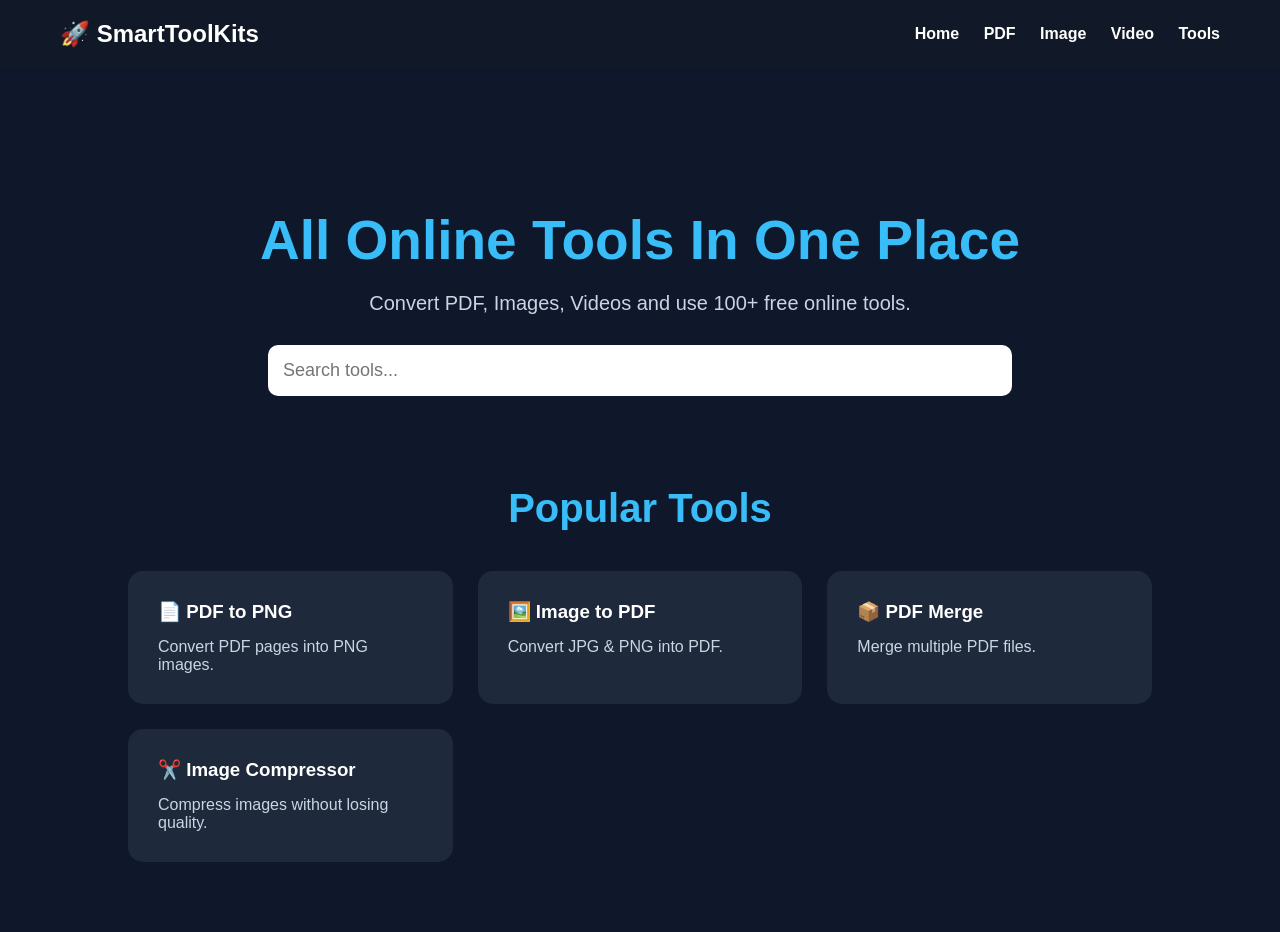
==== index.html @ 5db736d0 "Initial commit" ====
<!DOCTYPE html>
<html lang="en">
<head>
    <meta charset="UTF-8">
    <meta name="viewport" content="width=device-width, initial-scale=1.0">
    <title>SmartToolKits</title>
    <link rel="stylesheet" href="style.css">
</head>
<body>

<header>
    <h2>🚀 SmartToolKits</h2>

    <nav>
        <a href="#">Home</a>
        <a href="#">PDF</a>
        <a href="#">Image</a>
        <a href="#">Video</a>
        <a href="#">Tools</a>
    </nav>
</header>

<section class="hero">

<h1>All Online Tools In One Place</h1>

<p>
Convert PDF, Images, Videos and use 100+ free online tools.
</p>

<input type="text" placeholder="Search tools...">

</section>
<section class="tools">

<h2>Popular Tools</h2>

<div class="tool-grid">

<div class="card">
<h3>📄 PDF to PNG</h3>
<p>Convert PDF pages into PNG images.</p>
</div>

<div class="card">
<h3>🖼️ Image to PDF</h3>
<p>Convert JPG & PNG into PDF.</p>
</div>

<div class="card">
<h3>📦 PDF Merge</h3>
<p>Merge multiple PDF files.</p>
</div>

<div class="card">
<h3>✂️ Image Compressor</h3>
<p>Compress images without losing quality.</p>
</div>

</div>

</section>

<script src="script.js"></script>

</body>
</html>
---- style.css ----
*{
margin:0;
padding:0;
box-sizing:border-box;
font-family:Arial,sans-serif;
}

body{
background:#0f172a;
color:white;
}

header{
display:flex;
justify-content:space-between;
align-items:center;
padding:20px 60px;
background:#111827;
}

nav a{
color:white;
text-decoration:none;
margin-left:20px;
font-weight:bold;
}

.hero{
text-align:center;
margin-top:120px;
padding:20px;
}

.hero h1{
font-size:55px;
color:#38bdf8;
margin-bottom:20px;
}

.hero p{
font-size:20px;
color:#cbd5e1;
margin-bottom:30px;
}

input{
width:60%;
padding:15px;
border:none;
border-radius:10px;
font-size:18px;
}
.tools{
    padding:70px 10%;
}

.tools h2{
    text-align:center;
    font-size:40px;
    margin-bottom:40px;
    color:#38bdf8;
}

.tool-grid{
    display:grid;
    grid-template-columns:repeat(auto-fit,minmax(250px,1fr));
    gap:25px;
}

.card{
    background:#1e293b;
    padding:30px;
    border-radius:15px;
    transition:.3s;
    cursor:pointer;
}

.card:hover{
    transform:translateY(-10px);
    background:#2563eb;
}

.card h3{
    margin-bottom:15px;
}

.card p{
    color:#cbd5e1;
}
.convert-btn{
    padding:15px 40px;
    border:none;
    border-radius:10px;
    background:#2563eb;
    color:white;
    font-size:18px;
    cursor:pointer;
    transition:.3s;
}

.convert-btn:hover{
    background:#1d4ed8;
}
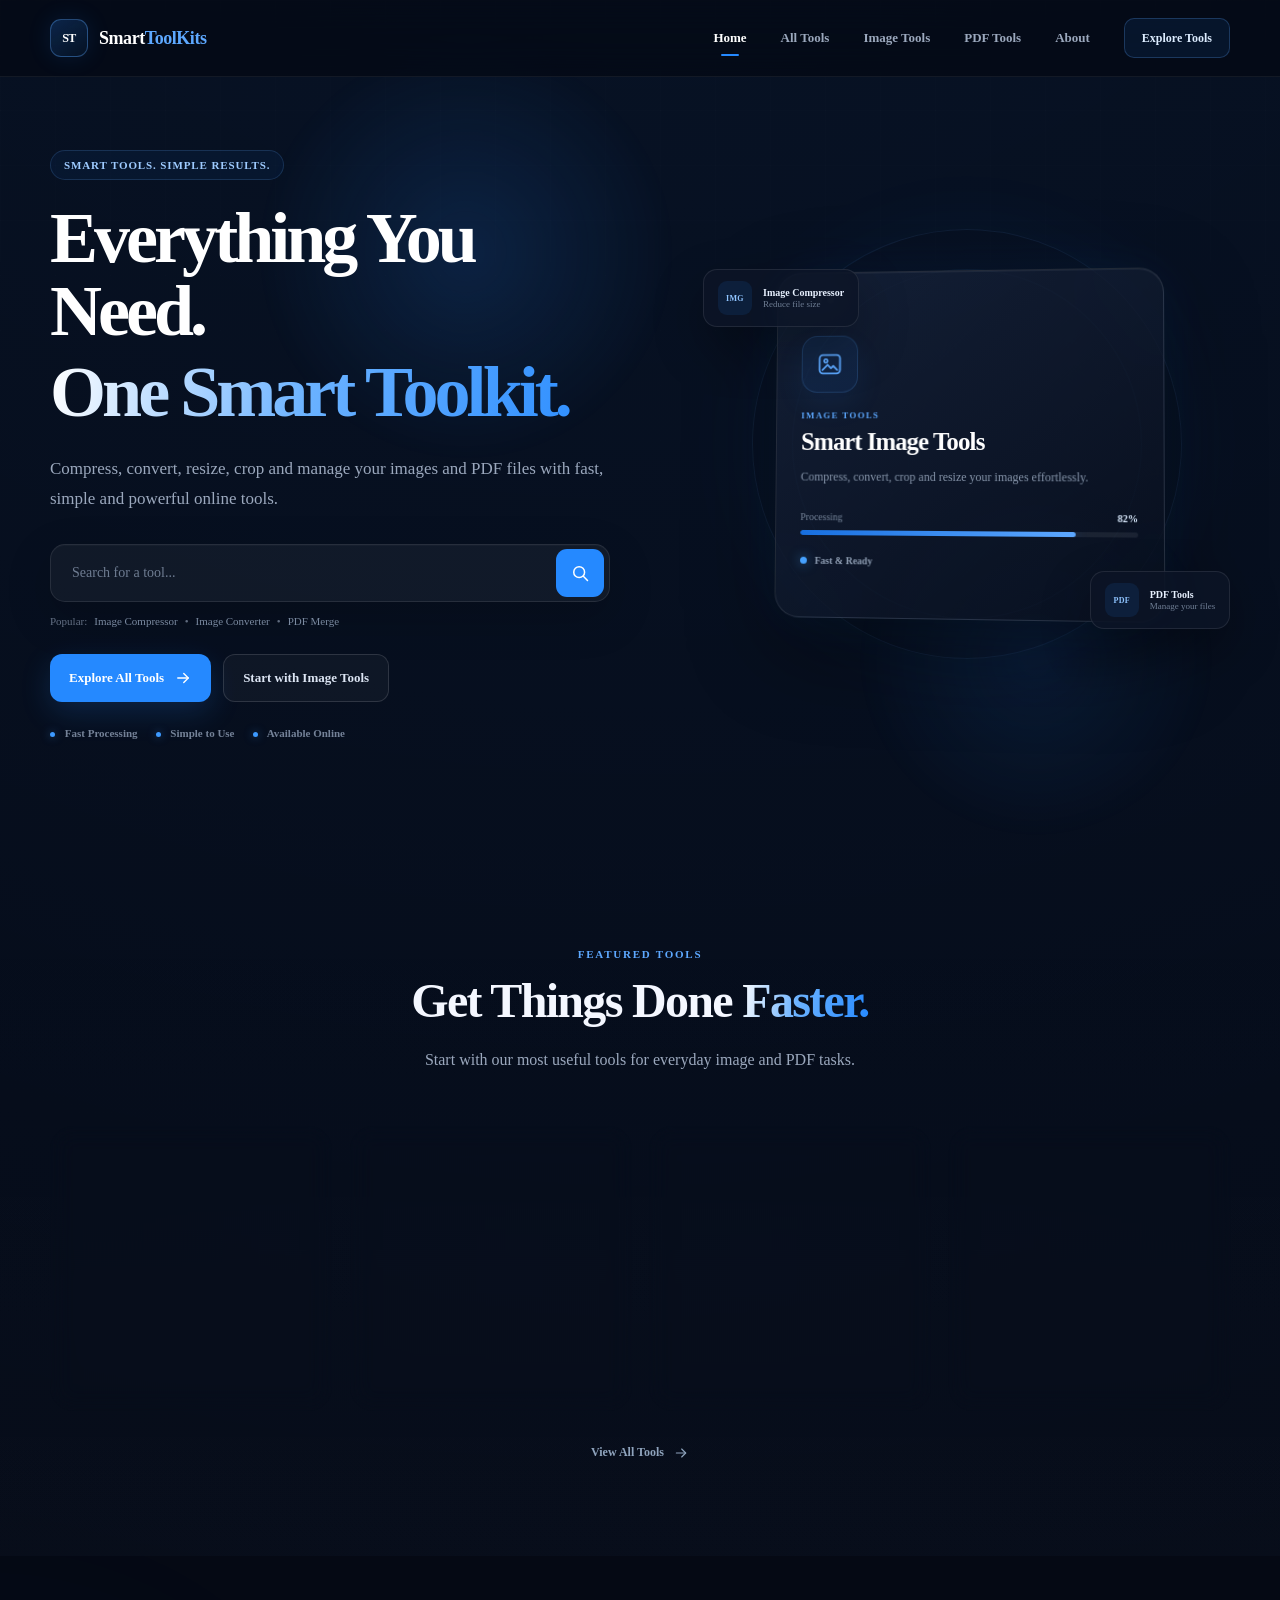
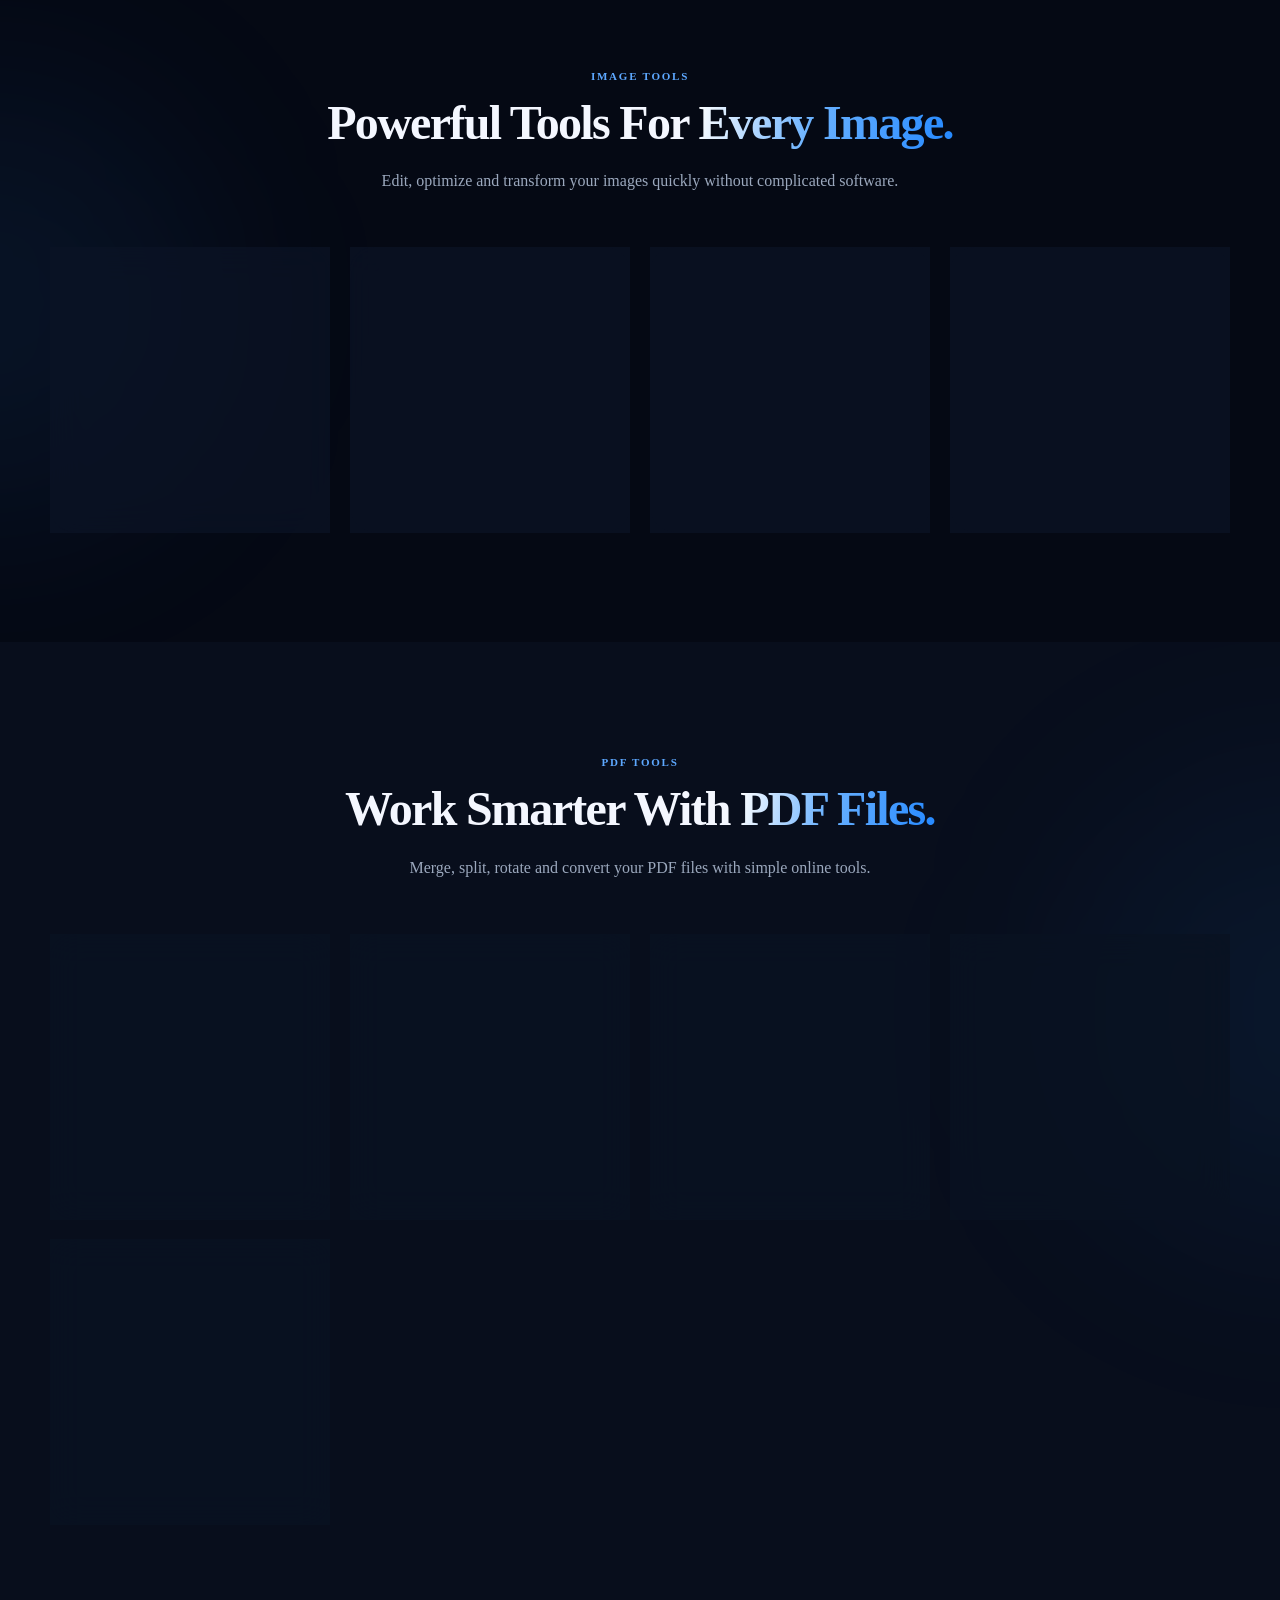
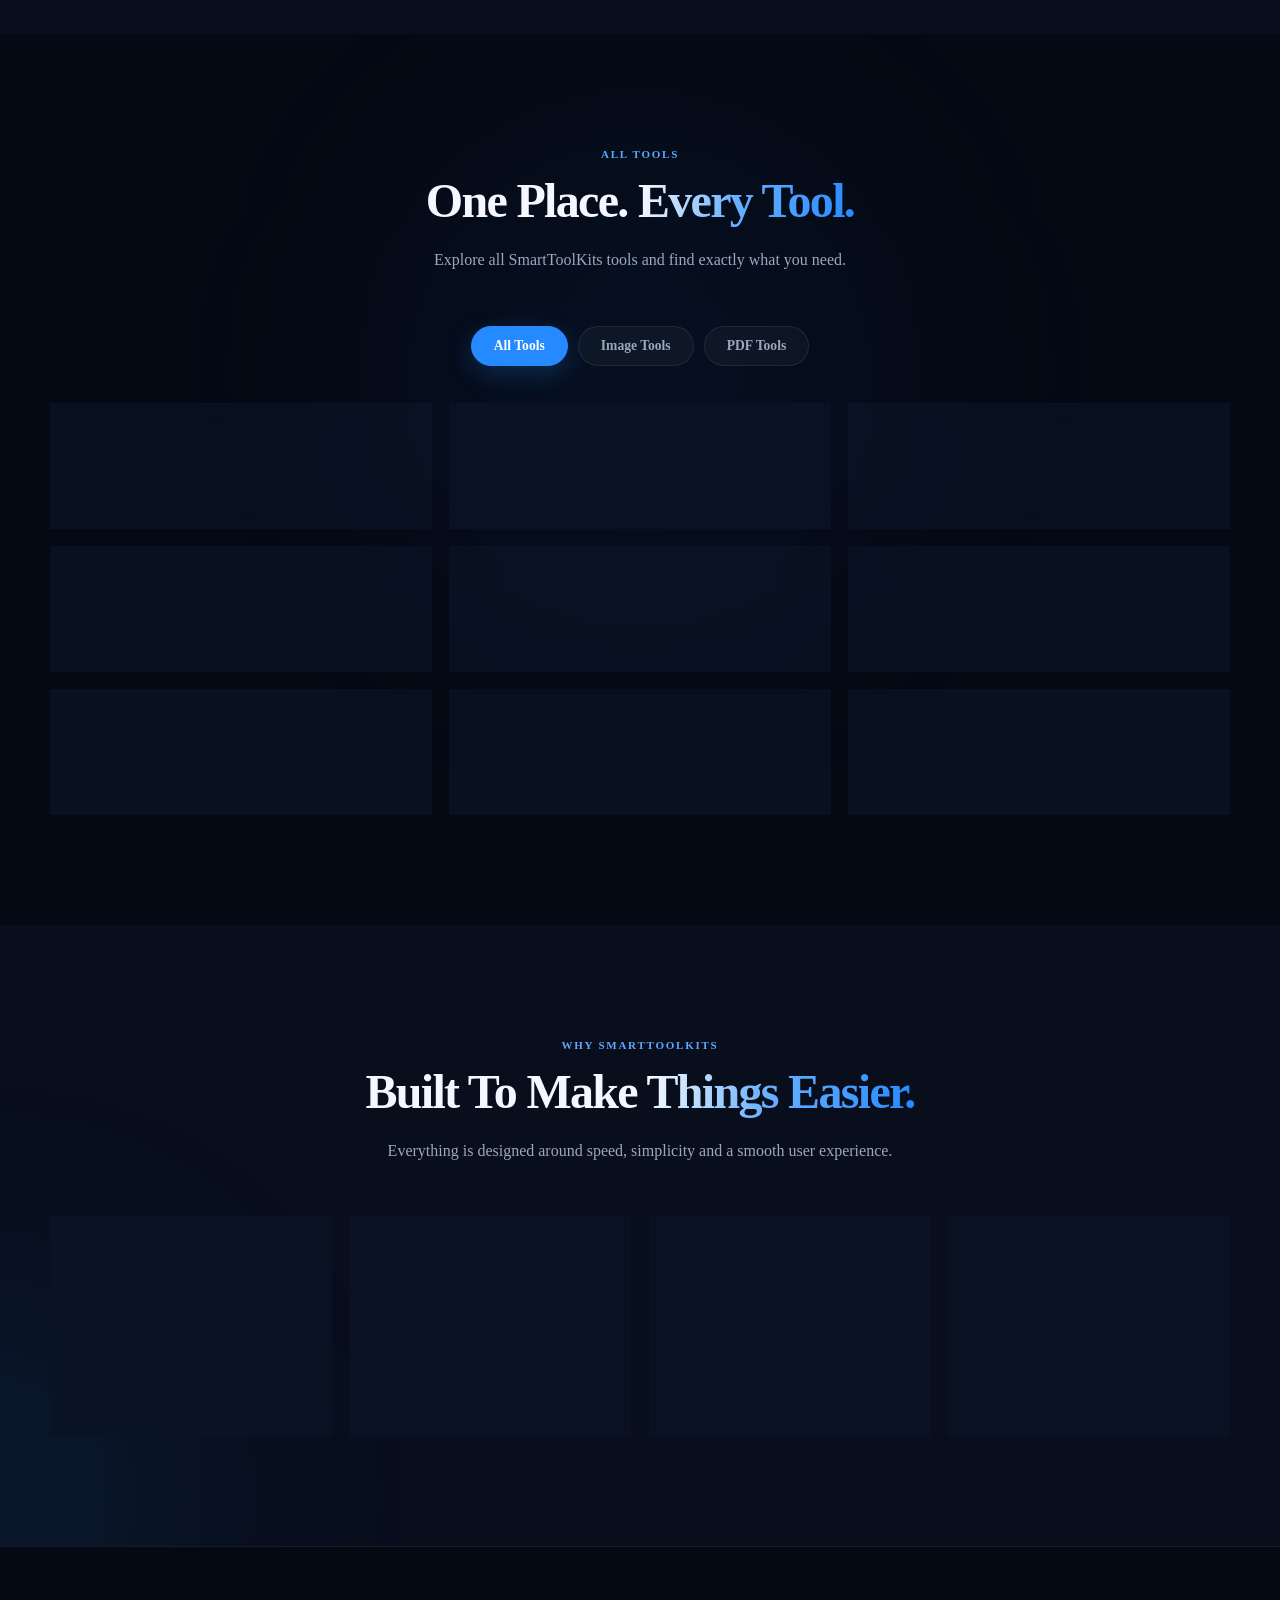
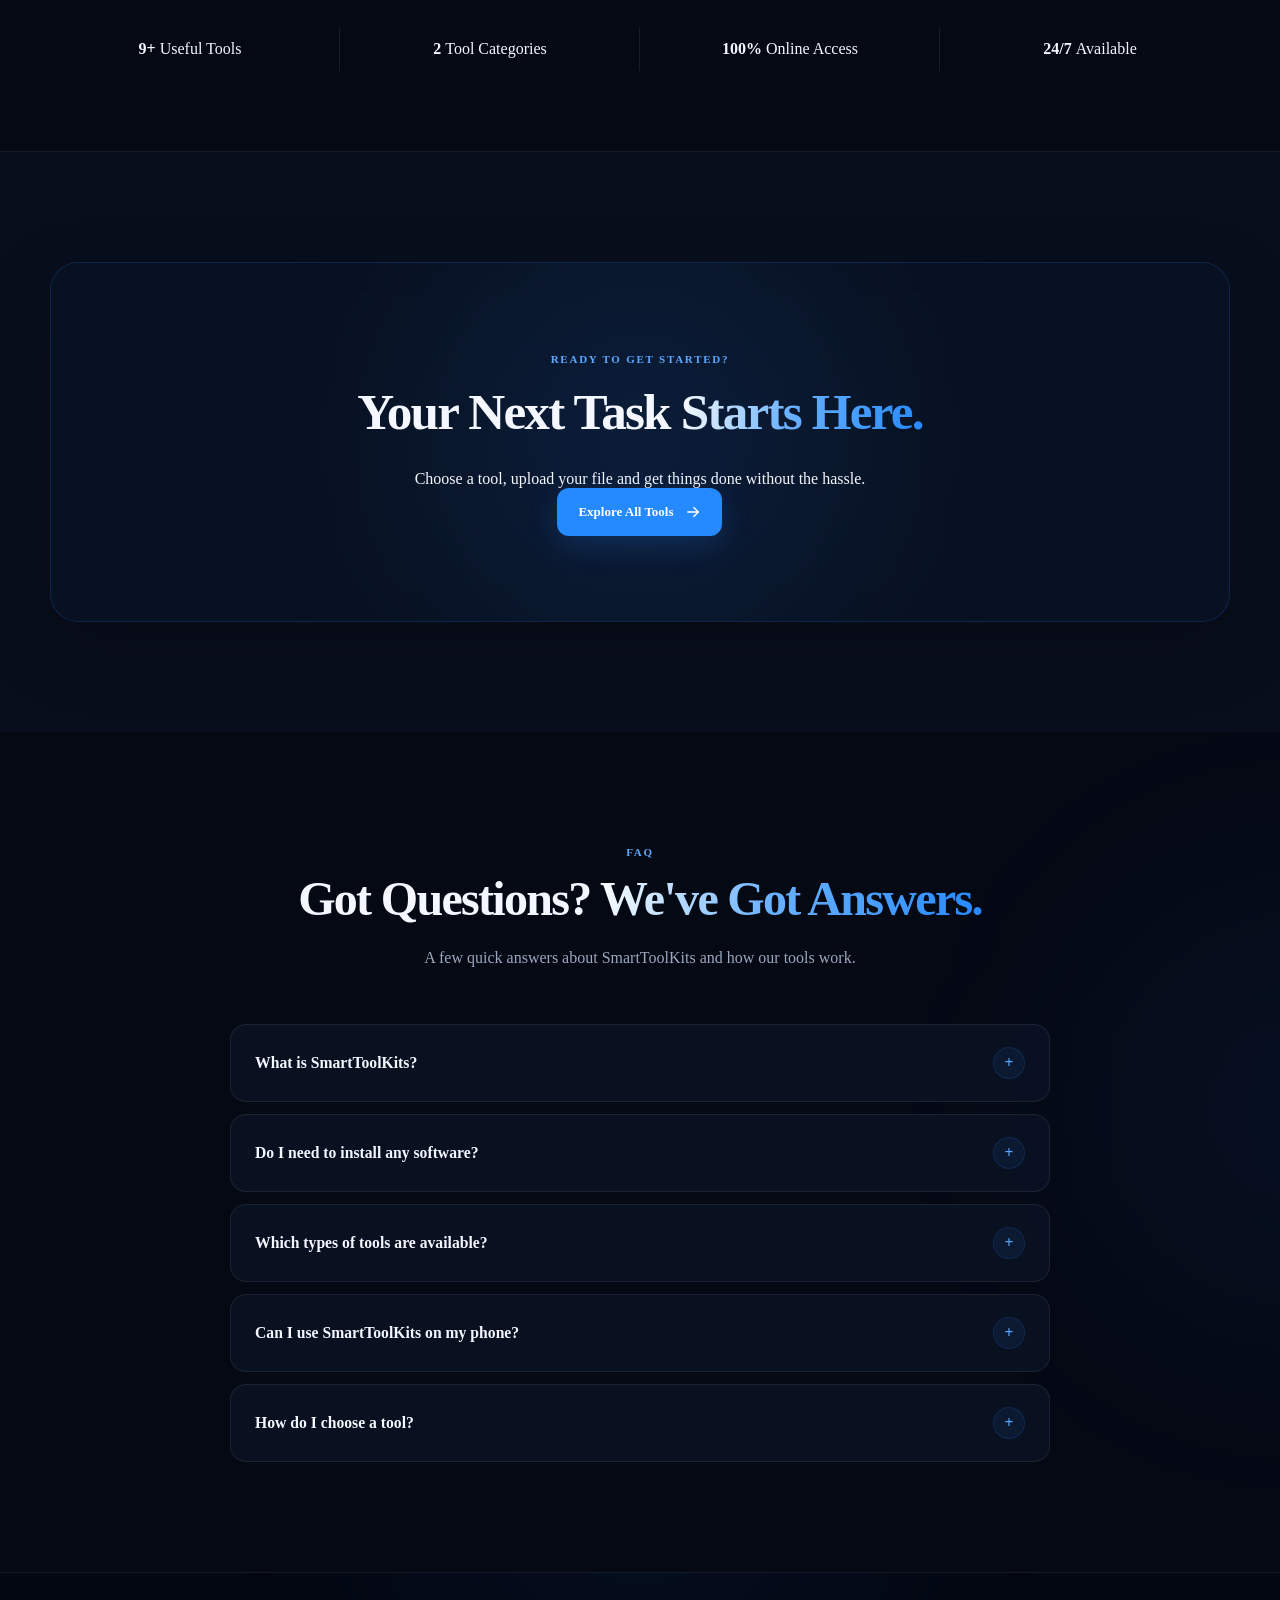
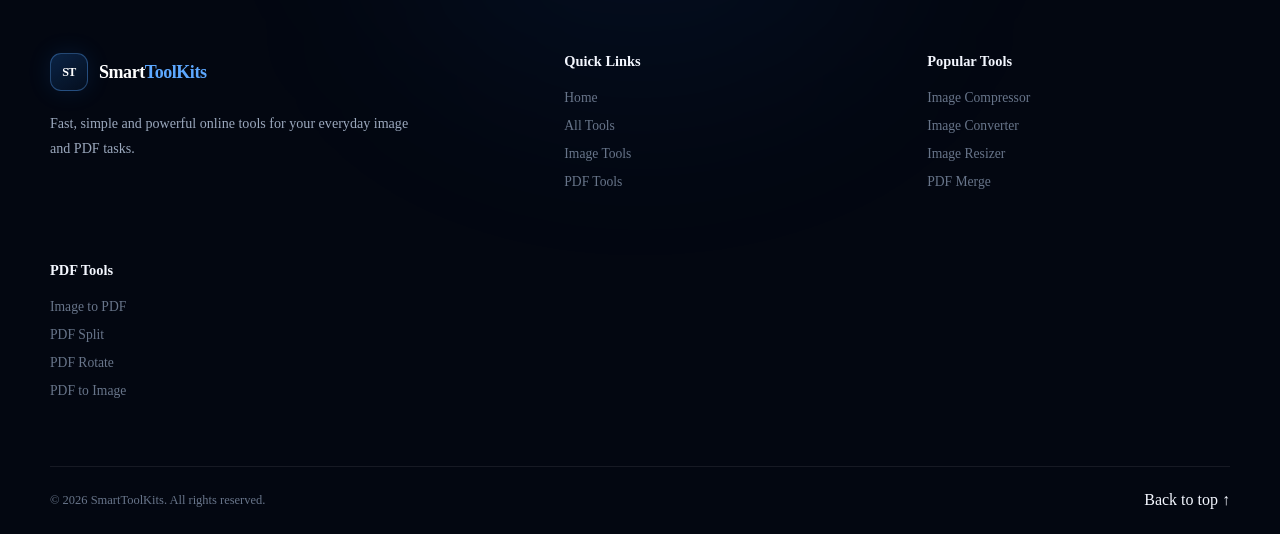
==== commit e337c265: "Fresh SmartToolKits website" ====
--- a/index.html
+++ b/index.html
@@ -2,64 +2,3029 @@
 <html lang="en">
 <head>
     <meta charset="UTF-8">
-    <meta name="viewport" content="width=device-width, initial-scale=1.0">
-    <title>SmartToolKits</title>
-    <link rel="stylesheet" href="style.css">
+
+    <meta
+        name="viewport"
+        content="width=device-width, initial-scale=1.0"
+    >
+
+    <meta
+        name="description"
+        content="SmartToolKits — Fast, simple and powerful online tools for images and PDF files."
+    >
+
+    <meta
+        name="keywords"
+        content="image tools, PDF tools, image compressor, image converter, PDF merge, PDF split"
+    >
+
+    <meta
+        name="author"
+        content="SmartToolKits"
+    >
+
+    <title>SmartToolKits — Fast Online Image & PDF Tools</title>
+
+    <link
+        rel="stylesheet"
+        href="style.css"
+    >
 </head>
+
 <body>
 
-<header>
-    <h2>🚀 SmartToolKits</h2>
-
-    <nav>
-        <a href="#">Home</a>
-        <a href="#">PDF</a>
-        <a href="#">Image</a>
-        <a href="#">Video</a>
-        <a href="#">Tools</a>
-    </nav>
+    <!-- =========================================
+         PAGE LOADER
+         ========================================= -->
+
+    <div
+        id="page-loader"
+        class="page-loader"
+    >
+        <div class="loader-content">
+
+            <div class="loader-logo">
+                ST
+            </div>
+
+            <div class="loader-bar">
+                <span></span>
+            </div>
+
+        </div>
+    </div>
+
+
+    <!-- =========================================
+         WEBSITE
+         ========================================= -->
+
+    <div class="site-wrapper">
+        <!-- =========================================
+     NAVBAR
+     ========================================= -->
+
+<header class="navbar">
+
+    <div class="navbar-container">
+
+        <a
+            href="index.html"
+            class="brand-logo"
+            aria-label="SmartToolKits Home"
+        >
+
+            <span class="brand-mark">
+                ST
+            </span>
+
+            <span class="brand-name">
+                Smart<span>ToolKits</span>
+            </span>
+
+        </a>
+
+
+        <nav
+            class="nav-menu"
+            aria-label="Main Navigation"
+        >
+
+            <a
+                href="#home"
+                class="nav-link active"
+            >
+                Home
+            </a>
+
+            <a
+                href="#tools"
+                class="nav-link"
+            >
+                All Tools
+            </a>
+
+            <a
+                href="#image-tools"
+                class="nav-link"
+            >
+                Image Tools
+            </a>
+
+            <a
+                href="#pdf-tools"
+                class="nav-link"
+            >
+                PDF Tools
+            </a>
+
+            <a
+                href="#about"
+                class="nav-link"
+            >
+                About
+            </a>
+
+        </nav>
+
+
+        <div class="navbar-actions">
+
+            <a
+                href="#tools"
+                class="nav-cta"
+            >
+                Explore Tools
+            </a>
+
+            <button
+                type="button"
+                class="mobile-menu-btn"
+                aria-label="Open navigation menu"
+                aria-expanded="false"
+            >
+
+                <span></span>
+                <span></span>
+                <span></span>
+
+            </button>
+
+        </div>
+
+    </div>
+
 </header>
 
-<section class="hero">
-
-<h1>All Online Tools In One Place</h1>
-
-<p>
-Convert PDF, Images, Videos and use 100+ free online tools.
-</p>
-
-<input type="text" placeholder="Search tools...">
+
+<!-- =========================================
+     MOBILE NAVIGATION
+     ========================================= -->
+
+<div
+    class="mobile-nav"
+    aria-hidden="true"
+>
+
+    <a
+        href="#home"
+        class="mobile-nav-link active"
+    >
+        Home
+    </a>
+
+    <a
+        href="#tools"
+        class="mobile-nav-link"
+    >
+        All Tools
+    </a>
+
+    <a
+        href="#image-tools"
+        class="mobile-nav-link"
+    >
+        Image Tools
+    </a>
+
+    <a
+        href="#pdf-tools"
+        class="mobile-nav-link"
+    >
+        PDF Tools
+    </a>
+
+    <a
+        href="#about"
+        class="mobile-nav-link"
+    >
+        About
+    </a>
+
+</div>
+<!-- =========================================
+     HERO SECTION
+     ========================================= -->
+
+<main>
+
+<section
+    class="hero-section"
+    id="home"
+>
+
+    <div class="hero-glow hero-glow-one"></div>
+    <div class="hero-glow hero-glow-two"></div>
+
+    <div class="hero-grid"></div>
+
+
+    <div class="hero-container">
+
+
+        <!-- HERO CONTENT -->
+
+        <div class="hero-content">
+
+            <div class="hero-badge">
+                Smart Tools. Simple Results.
+            </div>
+
+
+            <h1 class="hero-title">
+
+                Everything You Need.
+                <span class="gradient-text">
+                    One Smart Toolkit.
+                </span>
+
+            </h1>
+
+
+            <p class="hero-description">
+
+                Compress, convert, resize, crop and manage
+                your images and PDF files with fast,
+                simple and powerful online tools.
+
+            </p>
+
+
+            <!-- HERO SEARCH -->
+
+            <div class="hero-search">
+
+                <input
+                    type="search"
+                    id="tool-search"
+                    placeholder="Search for a tool..."
+                    autocomplete="off"
+                    aria-label="Search tools"
+                >
+
+                <button
+                    type="button"
+                    id="search-button"
+                    aria-label="Search"
+                >
+
+                    <svg
+                        viewBox="0 0 24 24"
+                        fill="none"
+                        xmlns="http://www.w3.org/2000/svg"
+                        aria-hidden="true"
+                    >
+
+                        <circle
+                            cx="11"
+                            cy="11"
+                            r="6.5"
+                            stroke="currentColor"
+                            stroke-width="1.8"
+                        />
+
+                        <path
+                            d="M16 16L21 21"
+                            stroke="currentColor"
+                            stroke-width="1.8"
+                            stroke-linecap="round"
+                        />
+
+                    </svg>
+
+                </button>
+
+            </div>
+
+
+            <!-- QUICK LINKS -->
+
+            <div class="hero-quick-links">
+
+                <span>Popular:</span>
+
+                <a href="Image/Image-compressor/image-compressor.html">
+                    Image Compressor
+                </a>
+
+                <span>•</span>
+
+                <a href="Image/image-conversion/image-converter.html">
+                    Image Converter
+                </a>
+
+                <span>•</span>
+
+                <a href="pdf/Pdf-Merge/pdf-merge.html">
+                    PDF Merge
+                </a>
+
+            </div>
+
+
+            <!-- HERO ACTIONS -->
+
+            <div class="hero-actions">
+
+                <a
+                    href="#tools"
+                    class="primary-btn"
+                >
+
+                    Explore All Tools
+
+                    <svg
+                        viewBox="0 0 24 24"
+                        fill="none"
+                        xmlns="http://www.w3.org/2000/svg"
+                        aria-hidden="true"
+                    >
+
+                        <path
+                            d="M5 12H19"
+                            stroke="currentColor"
+                            stroke-width="1.8"
+                            stroke-linecap="round"
+                        />
+
+                        <path
+                            d="M13 6L19 12L13 18"
+                            stroke="currentColor"
+                            stroke-width="1.8"
+                            stroke-linecap="round"
+                            stroke-linejoin="round"
+                        />
+
+                    </svg>
+
+                </a>
+
+
+                <a
+                    href="#image-tools"
+                    class="secondary-btn"
+                >
+                    Start with Image Tools
+                </a>
+
+            </div>
+
+
+            <!-- TRUST POINTS -->
+
+            <div class="hero-trust">
+
+                <span class="trust-point">
+                    Fast Processing
+                </span>
+
+                <span class="trust-point">
+                    Simple to Use
+                </span>
+
+                <span class="trust-point">
+                    Available Online
+                </span>
+
+            </div>
+
+        </div>
+
+
+        <!-- =========================================
+             HERO VISUAL
+             ========================================= -->
+
+        <div class="hero-visual">
+
+            <div class="hero-orbit orbit-one"></div>
+            <div class="hero-orbit orbit-two"></div>
+
+
+            <!-- MAIN VISUAL CARD -->
+
+            <div class="hero-visual-card">
+
+                <div class="visual-window-bar">
+
+                    <span></span>
+                    <span></span>
+                    <span></span>
+
+                </div>
+
+
+                <div class="visual-icon">
+
+                    <svg
+                        viewBox="0 0 24 24"
+                        fill="none"
+                        xmlns="http://www.w3.org/2000/svg"
+                        aria-hidden="true"
+                    >
+
+                        <rect
+                            x="3"
+                            y="4"
+                            width="18"
+                            height="16"
+                            rx="3"
+                            stroke="currentColor"
+                            stroke-width="1.6"
+                        />
+
+                        <circle
+                            cx="8.5"
+                            cy="9"
+                            r="1.5"
+                            stroke="currentColor"
+                            stroke-width="1.5"
+                        />
+
+                        <path
+                            d="M5.5 17L10 12.5L13 15.5L15 13.5L18.5 17"
+                            stroke="currentColor"
+                            stroke-width="1.6"
+                            stroke-linecap="round"
+                            stroke-linejoin="round"
+                        />
+
+                    </svg>
+
+                </div>
+
+
+                <div class="visual-category">
+                    IMAGE TOOLS
+                </div>
+
+
+                <h2>
+                    Smart Image Tools
+                </h2>
+
+
+                <p>
+                    Compress, convert, crop and resize
+                    your images effortlessly.
+                </p>
+
+
+                <div class="visual-progress">
+
+                    <div class="visual-progress-info">
+
+                        <span>
+                            Processing
+                        </span>
+
+                        <strong>
+                            82%
+                        </strong>
+
+                    </div>
+
+
+                    <div class="visual-progress-bar">
+                        <span></span>
+                    </div>
+
+                </div>
+
+
+                <div class="visual-status">
+
+                    <span class="status-dot"></span>
+
+                    <span>
+                        Fast & Ready
+                    </span>
+
+                </div>
+
+            </div>
+
+
+            <!-- FLOATING CARD 1 -->
+
+            <div class="floating-tool floating-tool-one">
+
+                <div class="floating-tool-icon">
+                    IMG
+                </div>
+
+                <div class="floating-tool-text">
+
+                    <strong>
+                        Image Compressor
+                    </strong>
+
+                    <small>
+                        Reduce file size
+                    </small>
+
+                </div>
+
+            </div>
+
+
+            <!-- FLOATING CARD 2 -->
+
+            <div class="floating-tool floating-tool-two">
+
+                <div class="floating-tool-icon">
+                    PDF
+                </div>
+
+                <div class="floating-tool-text">
+
+                    <strong>
+                        PDF Tools
+                    </strong>
+
+                    <small>
+                        Manage your files
+                    </small>
+
+                </div>
+
+            </div>
+
+        </div>
+
+    </div>
 
 </section>
-<section class="tools">
-
-<h2>Popular Tools</h2>
-
-<div class="tool-grid">
-
-<div class="card">
-<h3>📄 PDF to PNG</h3>
-<p>Convert PDF pages into PNG images.</p>
+<!-- =========================================
+     FEATURED TOOLS
+     ========================================= -->
+
+<section
+    class="featured-section"
+    id="tools"
+>
+
+    <div class="section-container">
+
+
+        <!-- SECTION HEADER -->
+
+        <div class="section-header">
+
+            <div class="section-label">
+                FEATURED TOOLS
+            </div>
+
+            <h2 class="section-title">
+
+                Get Things Done
+                <span class="gradient-text">
+                    Faster.
+                </span>
+
+            </h2>
+
+            <p class="section-description">
+
+                Start with our most useful tools for
+                everyday image and PDF tasks.
+
+            </p>
+
+        </div>
+
+
+        <!-- FEATURED GRID -->
+
+        <div class="featured-grid">
+
+
+            <!-- IMAGE COMPRESSOR -->
+
+            <a
+                href="Image/Image-compressor/image-compressor.html"
+                class="featured-card"
+            >
+
+                <div class="featured-icon">
+
+                    <svg
+                        viewBox="0 0 24 24"
+                        fill="none"
+                        xmlns="http://www.w3.org/2000/svg"
+                        aria-hidden="true"
+                    >
+
+                        <path
+                            d="M4 7.5C4 5.57 5.57 4 7.5 4H16.5C18.43 4 20 5.57 20 7.5V16.5C20 18.43 18.43 20 16.5 20H7.5C5.57 20 4 18.43 4 16.5V7.5Z"
+                            stroke="currentColor"
+                            stroke-width="1.6"
+                        />
+
+                        <path
+                            d="M8 15L10.5 12.5L13 15L15 13L17 15"
+                            stroke="currentColor"
+                            stroke-width="1.6"
+                            stroke-linecap="round"
+                            stroke-linejoin="round"
+                        />
+
+                    </svg>
+
+                </div>
+
+                <span class="featured-category">
+                    IMAGE
+                </span>
+
+                <h3>
+                    Image Compressor
+                </h3>
+
+                <p>
+                    Reduce image file size while keeping
+                    your images looking sharp.
+                </p>
+
+                <span class="featured-arrow">
+
+                    <svg
+                        viewBox="0 0 24 24"
+                        fill="none"
+                        xmlns="http://www.w3.org/2000/svg"
+                        aria-hidden="true"
+                    >
+
+                        <path
+                            d="M5 12H19"
+                            stroke="currentColor"
+                            stroke-width="1.7"
+                            stroke-linecap="round"
+                        />
+
+                        <path
+                            d="M13 6L19 12L13 18"
+                            stroke="currentColor"
+                            stroke-width="1.7"
+                            stroke-linecap="round"
+                            stroke-linejoin="round"
+                        />
+
+                    </svg>
+
+                </span>
+
+            </a>
+
+
+            <!-- IMAGE CONVERTER -->
+
+            <a
+                href="Image/image-conversion/image-converter.html"
+                class="featured-card"
+            >
+
+                <div class="featured-icon">
+
+                    <svg
+                        viewBox="0 0 24 24"
+                        fill="none"
+                        xmlns="http://www.w3.org/2000/svg"
+                        aria-hidden="true"
+                    >
+
+                        <path
+                            d="M7 7H17"
+                            stroke="currentColor"
+                            stroke-width="1.7"
+                            stroke-linecap="round"
+                        />
+
+                        <path
+                            d="M14 4L17 7L14 10"
+                            stroke="currentColor"
+                            stroke-width="1.7"
+                            stroke-linecap="round"
+                            stroke-linejoin="round"
+                        />
+
+                        <path
+                            d="M17 17H7"
+                            stroke="currentColor"
+                            stroke-width="1.7"
+                            stroke-linecap="round"
+                        />
+
+                        <path
+                            d="M10 14L7 17L10 20"
+                            stroke="currentColor"
+                            stroke-width="1.7"
+                            stroke-linecap="round"
+                            stroke-linejoin="round"
+                        />
+
+                    </svg>
+
+                </div>
+
+                <span class="featured-category">
+                    IMAGE
+                </span>
+
+                <h3>
+                    Image Converter
+                </h3>
+
+                <p>
+                    Convert images between popular formats
+                    quickly and easily.
+                </p>
+
+                <span class="featured-arrow">
+
+                    <svg
+                        viewBox="0 0 24 24"
+                        fill="none"
+                        xmlns="http://www.w3.org/2000/svg"
+                        aria-hidden="true"
+                    >
+
+                        <path
+                            d="M5 12H19"
+                            stroke="currentColor"
+                            stroke-width="1.7"
+                            stroke-linecap="round"
+                        />
+
+                        <path
+                            d="M13 6L19 12L13 18"
+                            stroke="currentColor"
+                            stroke-width="1.7"
+                            stroke-linecap="round"
+                            stroke-linejoin="round"
+                        />
+
+                    </svg>
+
+                </span>
+
+            </a>
+
+
+            <!-- IMAGE RESIZER -->
+
+            <a
+                href="Image/image-resizer/image-resizer.html"
+                class="featured-card"
+            >
+
+                <div class="featured-icon">
+
+                    <svg
+                        viewBox="0 0 24 24"
+                        fill="none"
+                        xmlns="http://www.w3.org/2000/svg"
+                        aria-hidden="true"
+                    >
+
+                        <path
+                            d="M5 9V6C5 5.448 5.448 5 6 5H9"
+                            stroke="currentColor"
+                            stroke-width="1.7"
+                            stroke-linecap="round"
+                        />
+
+                        <path
+                            d="M15 5H18C18.552 5 19 5.448 19 6V9"
+                            stroke="currentColor"
+                            stroke-width="1.7"
+                            stroke-linecap="round"
+                        />
+
+                        <path
+                            d="M19 15V18C19 18.552 18.552 19 18 19H15"
+                            stroke="currentColor"
+                            stroke-width="1.7"
+                            stroke-linecap="round"
+                        />
+
+                        <path
+                            d="M9 19H6C5.448 19 5 18.552 5 18V15"
+                            stroke="currentColor"
+                            stroke-width="1.7"
+                            stroke-linecap="round"
+                        />
+
+                        <path
+                            d="M9 9L15 15"
+                            stroke="currentColor"
+                            stroke-width="1.7"
+                            stroke-linecap="round"
+                        />
+
+                    </svg>
+
+                </div>
+
+                <span class="featured-category">
+                    IMAGE
+                </span>
+
+                <h3>
+                    Image Resizer
+                </h3>
+
+                <p>
+                    Resize your images to the dimensions
+                    you need in seconds.
+                </p>
+
+                <span class="featured-arrow">
+
+                    <svg
+                        viewBox="0 0 24 24"
+                        fill="none"
+                        xmlns="http://www.w3.org/2000/svg"
+                        aria-hidden="true"
+                    >
+
+                        <path
+                            d="M5 12H19"
+                            stroke="currentColor"
+                            stroke-width="1.7"
+                            stroke-linecap="round"
+                        />
+
+                        <path
+                            d="M13 6L19 12L13 18"
+                            stroke="currentColor"
+                            stroke-width="1.7"
+                            stroke-linecap="round"
+                            stroke-linejoin="round"
+                        />
+
+                    </svg>
+
+                </span>
+
+            </a>
+
+
+            <!-- PDF MERGE -->
+
+            <a
+                href="pdf/Pdf-Merge/pdf-merge.html"
+                class="featured-card"
+            >
+
+                <div class="featured-icon">
+
+                    <svg
+                        viewBox="0 0 24 24"
+                        fill="none"
+                        xmlns="http://www.w3.org/2000/svg"
+                        aria-hidden="true"
+                    >
+
+                        <path
+                            d="M7 4H14L18 8V19C18 19.552 17.552 20 17 20H7C6.448 20 6 19.552 6 19V5C6 4.448 6.448 4 7 4Z"
+                            stroke="currentColor"
+                            stroke-width="1.6"
+                            stroke-linejoin="round"
+                        />
+
+                        <path
+                            d="M14 4V8H18"
+                            stroke="currentColor"
+                            stroke-width="1.6"
+                            stroke-linejoin="round"
+                        />
+
+                        <path
+                            d="M9 14H15"
+                            stroke="currentColor"
+                            stroke-width="1.7"
+                            stroke-linecap="round"
+                        />
+
+                        <path
+                            d="M12 11V17"
+                            stroke="currentColor"
+                            stroke-width="1.7"
+                            stroke-linecap="round"
+                        />
+
+                    </svg>
+
+                </div>
+
+                <span class="featured-category">
+                    PDF
+                </span>
+
+                <h3>
+                    PDF Merge
+                </h3>
+
+                <p>
+                    Combine multiple PDF files into one
+                    organized document.
+                </p>
+
+                <span class="featured-arrow">
+
+                    <svg
+                        viewBox="0 0 24 24"
+                        fill="none"
+                        xmlns="http://www.w3.org/2000/svg"
+                        aria-hidden="true"
+                    >
+
+                        <path
+                            d="M5 12H19"
+                            stroke="currentColor"
+                            stroke-width="1.7"
+                            stroke-linecap="round"
+                        />
+
+                        <path
+                            d="M13 6L19 12L13 18"
+                            stroke="currentColor"
+                            stroke-width="1.7"
+                            stroke-linecap="round"
+                            stroke-linejoin="round"
+                        />
+
+                    </svg>
+
+                </span>
+
+            </a>
+
+        </div>
+
+
+        <!-- VIEW ALL -->
+
+        <div class="featured-view-all">
+
+            <a href="#all-tools">
+
+                View All Tools
+
+                <svg
+                    viewBox="0 0 24 24"
+                    fill="none"
+                    xmlns="http://www.w3.org/2000/svg"
+                    aria-hidden="true"
+                >
+
+                    <path
+                        d="M5 12H19"
+                        stroke="currentColor"
+                        stroke-width="1.7"
+                        stroke-linecap="round"
+                    />
+
+                    <path
+                        d="M13 6L19 12L13 18"
+                        stroke="currentColor"
+                        stroke-width="1.7"
+                        stroke-linecap="round"
+                        stroke-linejoin="round"
+                    />
+
+                </svg>
+
+            </a>
+
+        </div>
+
+    </div>
+
+</section>
+<!-- =========================================
+     IMAGE TOOLS
+     ========================================= -->
+
+<section
+    class="tools-section image-tools-section"
+    id="image-tools"
+>
+
+    <div class="section-container">
+
+
+        <div class="section-header">
+
+            <div class="section-label">
+                IMAGE TOOLS
+            </div>
+
+            <h2 class="section-title">
+
+                Powerful Tools For
+                <span class="gradient-text">
+                    Every Image.
+                </span>
+
+            </h2>
+
+            <p class="section-description">
+
+                Edit, optimize and transform your images
+                quickly without complicated software.
+
+            </p>
+
+        </div>
+
+
+        <div class="tools-grid">
+
+
+            <!-- IMAGE COMPRESSOR -->
+
+            <a
+                href="Image/Image-compressor/image-compressor.html"
+                class="tool-card"
+            >
+
+                <div class="tool-icon">
+
+                    <svg
+                        viewBox="0 0 24 24"
+                        fill="none"
+                        xmlns="http://www.w3.org/2000/svg"
+                        aria-hidden="true"
+                    >
+
+                        <path
+                            d="M5 7C5 5.895 5.895 5 7 5H17C18.105 5 19 5.895 19 7V17C19 18.105 18.105 19 17 19H7C5.895 19 5 18.105 5 17V7Z"
+                            stroke="currentColor"
+                            stroke-width="1.6"
+                        />
+
+                        <path
+                            d="M8 15L10.5 12.5L13 15L15 13L17 15"
+                            stroke="currentColor"
+                            stroke-width="1.6"
+                            stroke-linecap="round"
+                            stroke-linejoin="round"
+                        />
+
+                    </svg>
+
+                </div>
+
+                <span class="tool-category">
+                    IMAGE
+                </span>
+
+                <h3>
+                    Image Compressor
+                </h3>
+
+                <p>
+                    Compress images and reduce file size
+                    while maintaining good quality.
+                </p>
+
+                <span class="tool-arrow">
+
+                    <svg
+                        viewBox="0 0 24 24"
+                        fill="none"
+                        xmlns="http://www.w3.org/2000/svg"
+                        aria-hidden="true"
+                    >
+
+                        <path
+                            d="M5 12H19"
+                            stroke="currentColor"
+                            stroke-width="1.7"
+                            stroke-linecap="round"
+                        />
+
+                        <path
+                            d="M13 6L19 12L13 18"
+                            stroke="currentColor"
+                            stroke-width="1.7"
+                            stroke-linecap="round"
+                            stroke-linejoin="round"
+                        />
+
+                    </svg>
+
+                </span>
+
+            </a>
+
+
+            <!-- IMAGE CONVERTER -->
+
+            <a
+                href="Image/image-conversion/image-converter.html"
+                class="tool-card"
+            >
+
+                <div class="tool-icon">
+
+                    <svg
+                        viewBox="0 0 24 24"
+                        fill="none"
+                        xmlns="http://www.w3.org/2000/svg"
+                        aria-hidden="true"
+                    >
+
+                        <path
+                            d="M7 7H17"
+                            stroke="currentColor"
+                            stroke-width="1.7"
+                            stroke-linecap="round"
+                        />
+
+                        <path
+                            d="M14 4L17 7L14 10"
+                            stroke="currentColor"
+                            stroke-width="1.7"
+                            stroke-linecap="round"
+                            stroke-linejoin="round"
+                        />
+
+                        <path
+                            d="M17 17H7"
+                            stroke="currentColor"
+                            stroke-width="1.7"
+                            stroke-linecap="round"
+                        />
+
+                        <path
+                            d="M10 14L7 17L10 20"
+                            stroke="currentColor"
+                            stroke-width="1.7"
+                            stroke-linecap="round"
+                            stroke-linejoin="round"
+                        />
+
+                    </svg>
+
+                </div>
+
+                <span class="tool-category">
+                    IMAGE
+                </span>
+
+                <h3>
+                    Image Converter
+                </h3>
+
+                <p>
+                    Convert your images between different
+                    formats quickly and easily.
+                </p>
+
+                <span class="tool-arrow">
+
+                    <svg
+                        viewBox="0 0 24 24"
+                        fill="none"
+                        xmlns="http://www.w3.org/2000/svg"
+                        aria-hidden="true"
+                    >
+
+                        <path
+                            d="M5 12H19"
+                            stroke="currentColor"
+                            stroke-width="1.7"
+                            stroke-linecap="round"
+                        />
+
+                        <path
+                            d="M13 6L19 12L13 18"
+                            stroke="currentColor"
+                            stroke-width="1.7"
+                            stroke-linecap="round"
+                            stroke-linejoin="round"
+                        />
+
+                    </svg>
+
+                </span>
+
+            </a>
+
+
+            <!-- IMAGE CROPPER -->
+
+            <a
+                href="Image/image-cropper/image-cropper.html"
+                class="tool-card"
+            >
+
+                <div class="tool-icon">
+
+                    <svg
+                        viewBox="0 0 24 24"
+                        fill="none"
+                        xmlns="http://www.w3.org/2000/svg"
+                        aria-hidden="true"
+                    >
+
+                        <path
+                            d="M7 4V17C7 18.105 7.895 19 9 19H20"
+                            stroke="currentColor"
+                            stroke-width="1.7"
+                            stroke-linecap="round"
+                        />
+
+                        <path
+                            d="M4 7H17C18.105 7 19 7.895 19 9V20"
+                            stroke="currentColor"
+                            stroke-width="1.7"
+                            stroke-linecap="round"
+                        />
+
+                        <path
+                            d="M4 4L20 20"
+                            stroke="currentColor"
+                            stroke-width="1.7"
+                            stroke-linecap="round"
+                        />
+
+                    </svg>
+
+                </div>
+
+                <span class="tool-category">
+                    IMAGE
+                </span>
+
+                <h3>
+                    Image Cropper
+                </h3>
+
+                <p>
+                    Crop your images to the exact area
+                    and dimensions you need.
+                </p>
+
+                <span class="tool-arrow">
+
+                    <svg
+                        viewBox="0 0 24 24"
+                        fill="none"
+                        xmlns="http://www.w3.org/2000/svg"
+                        aria-hidden="true"
+                    >
+
+                        <path
+                            d="M5 12H19"
+                            stroke="currentColor"
+                            stroke-width="1.7"
+                            stroke-linecap="round"
+                        />
+
+                        <path
+                            d="M13 6L19 12L13 18"
+                            stroke="currentColor"
+                            stroke-width="1.7"
+                            stroke-linecap="round"
+                            stroke-linejoin="round"
+                        />
+
+                    </svg>
+
+                </span>
+
+            </a>
+
+
+            <!-- IMAGE RESIZER -->
+
+            <a
+                href="Image/image-resizer/image-resizer.html"
+                class="tool-card"
+            >
+
+                <div class="tool-icon">
+
+                    <svg
+                        viewBox="0 0 24 24"
+                        fill="none"
+                        xmlns="http://www.w3.org/2000/svg"
+                        aria-hidden="true"
+                    >
+
+                        <path
+                            d="M5 9V6C5 5.448 5.448 5 6 5H9"
+                            stroke="currentColor"
+                            stroke-width="1.7"
+                            stroke-linecap="round"
+                        />
+
+                        <path
+                            d="M15 5H18C18.552 5 19 5.448 19 6V9"
+                            stroke="currentColor"
+                            stroke-width="1.7"
+                            stroke-linecap="round"
+                        />
+
+                        <path
+                            d="M19 15V18C19 18.552 18.552 19 18 19H15"
+                            stroke="currentColor"
+                            stroke-width="1.7"
+                            stroke-linecap="round"
+                        />
+
+                        <path
+                            d="M9 19H6C5.448 19 5 18.552 5 18V15"
+                            stroke="currentColor"
+                            stroke-width="1.7"
+                            stroke-linecap="round"
+                        />
+
+                    </svg>
+
+                </div>
+
+                <span class="tool-category">
+                    IMAGE
+                </span>
+
+                <h3>
+                    Image Resizer
+                </h3>
+
+                <p>
+                    Resize images to custom dimensions
+                    without unnecessary complexity.
+                </p>
+
+                <span class="tool-arrow">
+
+                    <svg
+                        viewBox="0 0 24 24"
+                        fill="none"
+                        xmlns="http://www.w3.org/2000/svg"
+                        aria-hidden="true"
+                    >
+
+                        <path
+                            d="M5 12H19"
+                            stroke="currentColor"
+                            stroke-width="1.7"
+                            stroke-linecap="round"
+                        />
+
+                        <path
+                            d="M13 6L19 12L13 18"
+                            stroke="currentColor"
+                            stroke-width="1.7"
+                            stroke-linecap="round"
+                            stroke-linejoin="round"
+                        />
+
+                    </svg>
+
+                </span>
+
+            </a>
+
+        </div>
+
+    </div>
+
+</section>
+<!-- =========================================
+     PDF TOOLS
+     ========================================= -->
+
+<section
+    class="tools-section pdf-tools-section"
+    id="pdf-tools"
+>
+
+    <div class="section-container">
+
+
+        <div class="section-header">
+
+            <div class="section-label">
+                PDF TOOLS
+            </div>
+
+            <h2 class="section-title">
+
+                Work Smarter With
+                <span class="gradient-text">
+                    PDF Files.
+                </span>
+
+            </h2>
+
+            <p class="section-description">
+
+                Merge, split, rotate and convert your PDF
+                files with simple online tools.
+
+            </p>
+
+        </div>
+
+
+        <div class="tools-grid">
+
+
+            <!-- IMAGE TO PDF -->
+
+            <a
+                href="pdf/image-to-pdf/image-to-pdf.html"
+                class="tool-card"
+            >
+
+                <div class="tool-icon">
+
+                    <svg
+                        viewBox="0 0 24 24"
+                        fill="none"
+                        xmlns="http://www.w3.org/2000/svg"
+                        aria-hidden="true"
+                    >
+
+                        <path
+                            d="M7 3H14L19 8V20C19 20.552 18.552 21 18 21H7C6.448 21 6 20.552 6 20V4C6 3.448 6.448 3 7 3Z"
+                            stroke="currentColor"
+                            stroke-width="1.6"
+                            stroke-linejoin="round"
+                        />
+
+                        <path
+                            d="M14 3V8H19"
+                            stroke="currentColor"
+                            stroke-width="1.6"
+                            stroke-linejoin="round"
+                        />
+
+                        <path
+                            d="M9 14L11 12L13 14L15 11L17 14"
+                            stroke="currentColor"
+                            stroke-width="1.5"
+                            stroke-linecap="round"
+                            stroke-linejoin="round"
+                        />
+
+                    </svg>
+
+                </div>
+
+                <span class="tool-category">
+                    PDF
+                </span>
+
+                <h3>
+                    Image to PDF
+                </h3>
+
+                <p>
+                    Convert your images into a clean,
+                    shareable PDF document.
+                </p>
+
+                <span class="tool-arrow">
+
+                    <svg
+                        viewBox="0 0 24 24"
+                        fill="none"
+                        xmlns="http://www.w3.org/2000/svg"
+                        aria-hidden="true"
+                    >
+
+                        <path
+                            d="M5 12H19"
+                            stroke="currentColor"
+                            stroke-width="1.7"
+                            stroke-linecap="round"
+                        />
+
+                        <path
+                            d="M13 6L19 12L13 18"
+                            stroke="currentColor"
+                            stroke-width="1.7"
+                            stroke-linecap="round"
+                            stroke-linejoin="round"
+                        />
+
+                    </svg>
+
+                </span>
+
+            </a>
+
+
+            <!-- PDF MERGE -->
+
+            <a
+                href="pdf/Pdf-Merge/pdf-merge.html"
+                class="tool-card"
+            >
+
+                <div class="tool-icon">
+
+                    <svg
+                        viewBox="0 0 24 24"
+                        fill="none"
+                        xmlns="http://www.w3.org/2000/svg"
+                        aria-hidden="true"
+                    >
+
+                        <rect
+                            x="5"
+                            y="4"
+                            width="10"
+                            height="13"
+                            rx="2"
+                            stroke="currentColor"
+                            stroke-width="1.6"
+                        />
+
+                        <path
+                            d="M9 20H17C18.105 20 19 19.105 19 18V9"
+                            stroke="currentColor"
+                            stroke-width="1.6"
+                            stroke-linecap="round"
+                        />
+
+                        <path
+                            d="M12 10V14"
+                            stroke="currentColor"
+                            stroke-width="1.6"
+                            stroke-linecap="round"
+                        />
+
+                        <path
+                            d="M10 12H14"
+                            stroke="currentColor"
+                            stroke-width="1.6"
+                            stroke-linecap="round"
+                        />
+
+                    </svg>
+
+                </div>
+
+                <span class="tool-category">
+                    PDF
+                </span>
+
+                <h3>
+                    PDF Merge
+                </h3>
+
+                <p>
+                    Combine multiple PDF files into one
+                    organized document.
+                </p>
+
+                <span class="tool-arrow">
+
+                    <svg
+                        viewBox="0 0 24 24"
+                        fill="none"
+                        xmlns="http://www.w3.org/2000/svg"
+                        aria-hidden="true"
+                    >
+
+                        <path
+                            d="M5 12H19"
+                            stroke="currentColor"
+                            stroke-width="1.7"
+                            stroke-linecap="round"
+                        />
+
+                        <path
+                            d="M13 6L19 12L13 18"
+                            stroke="currentColor"
+                            stroke-width="1.7"
+                            stroke-linecap="round"
+                            stroke-linejoin="round"
+                        />
+
+                    </svg>
+
+                </span>
+
+            </a>
+
+
+            <!-- PDF ROTATE -->
+
+            <a
+                href="pdf/pdf-rotate/pdf-rotate.html"
+                class="tool-card"
+            >
+
+                <div class="tool-icon">
+
+                    <svg
+                        viewBox="0 0 24 24"
+                        fill="none"
+                        xmlns="http://www.w3.org/2000/svg"
+                        aria-hidden="true"
+                    >
+
+                        <path
+                            d="M19 8C17.9 5.6 15.5 4 12.7 4C8.99 4 6 6.99 6 10.7C6 14.41 8.99 17.4 12.7 17.4"
+                            stroke="currentColor"
+                            stroke-width="1.7"
+                            stroke-linecap="round"
+                        />
+
+                        <path
+                            d="M19 4V8H15"
+                            stroke="currentColor"
+                            stroke-width="1.7"
+                            stroke-linecap="round"
+                            stroke-linejoin="round"
+                        />
+
+                        <path
+                            d="M12 20H17"
+                            stroke="currentColor"
+                            stroke-width="1.7"
+                            stroke-linecap="round"
+                        />
+
+                    </svg>
+
+                </div>
+
+                <span class="tool-category">
+                    PDF
+                </span>
+
+                <h3>
+                    PDF Rotate
+                </h3>
+
+                <p>
+                    Rotate PDF pages to the correct
+                    orientation in seconds.
+                </p>
+
+                <span class="tool-arrow">
+
+                    <svg
+                        viewBox="0 0 24 24"
+                        fill="none"
+                        xmlns="http://www.w3.org/2000/svg"
+                        aria-hidden="true"
+                    >
+
+                        <path
+                            d="M5 12H19"
+                            stroke="currentColor"
+                            stroke-width="1.7"
+                            stroke-linecap="round"
+                        />
+
+                        <path
+                            d="M13 6L19 12L13 18"
+                            stroke="currentColor"
+                            stroke-width="1.7"
+                            stroke-linecap="round"
+                            stroke-linejoin="round"
+                        />
+
+                    </svg>
+
+                </span>
+
+            </a>
+
+
+            <!-- PDF SPLIT -->
+
+            <a
+                href="pdf/pdf-split/pdf-split.html"
+                class="tool-card"
+            >
+
+                <div class="tool-icon">
+
+                    <svg
+                        viewBox="0 0 24 24"
+                        fill="none"
+                        xmlns="http://www.w3.org/2000/svg"
+                        aria-hidden="true"
+                    >
+
+                        <path
+                            d="M6 4H18V20H6V4Z"
+                            stroke="currentColor"
+                            stroke-width="1.6"
+                            stroke-linejoin="round"
+                        />
+
+                        <path
+                            d="M6 12H18"
+                            stroke="currentColor"
+                            stroke-width="1.6"
+                            stroke-dasharray="2 2"
+                        />
+
+                        <path
+                            d="M9 8H15"
+                            stroke="currentColor"
+                            stroke-width="1.5"
+                            stroke-linecap="round"
+                        />
+
+                        <path
+                            d="M9 16H15"
+                            stroke="currentColor"
+                            stroke-width="1.5"
+                            stroke-linecap="round"
+                        />
+
+                    </svg>
+
+                </div>
+
+                <span class="tool-category">
+                    PDF
+                </span>
+
+                <h3>
+                    PDF Split
+                </h3>
+
+                <p>
+                    Split PDF documents into smaller
+                    files or selected pages.
+                </p>
+
+                <span class="tool-arrow">
+
+                    <svg
+                        viewBox="0 0 24 24"
+                        fill="none"
+                        xmlns="http://www.w3.org/2000/svg"
+                        aria-hidden="true"
+                    >
+
+                        <path
+                            d="M5 12H19"
+                            stroke="currentColor"
+                            stroke-width="1.7"
+                            stroke-linecap="round"
+                        />
+
+                        <path
+                            d="M13 6L19 12L13 18"
+                            stroke="currentColor"
+                            stroke-width="1.7"
+                            stroke-linecap="round"
+                            stroke-linejoin="round"
+                        />
+
+                    </svg>
+
+                </span>
+
+            </a>
+
+
+            <!-- PDF TO IMAGE -->
+
+            <a
+                href="pdf/Pdf-to-image/pdf-to-image.html"
+                class="tool-card"
+            >
+
+                <div class="tool-icon">
+
+                    <svg
+                        viewBox="0 0 24 24"
+                        fill="none"
+                        xmlns="http://www.w3.org/2000/svg"
+                        aria-hidden="true"
+                    >
+
+                        <path
+                            d="M7 3H14L19 8V20C19 20.552 18.552 21 18 21H7C6.448 21 6 20.552 6 20V4C6 3.448 6.448 3 7 3Z"
+                            stroke="currentColor"
+                            stroke-width="1.6"
+                            stroke-linejoin="round"
+                        />
+
+                        <path
+                            d="M14 3V8H19"
+                            stroke="currentColor"
+                            stroke-width="1.6"
+                            stroke-linejoin="round"
+                        />
+
+                        <circle
+                            cx="10"
+                            cy="13"
+                            r="1.5"
+                            stroke="currentColor"
+                            stroke-width="1.4"
+                        />
+
+                        <path
+                            d="M8 17L11 14L13 16L15 14L17 17"
+                            stroke="currentColor"
+                            stroke-width="1.5"
+                            stroke-linecap="round"
+                            stroke-linejoin="round"
+                        />
+
+                    </svg>
+
+                </div>
+
+                <span class="tool-category">
+                    PDF
+                </span>
+
+                <h3>
+                    PDF to Image
+                </h3>
+
+                <p>
+                    Convert PDF pages into convenient
+                    image files for easy sharing.
+                </p>
+
+                <span class="tool-arrow">
+
+                    <svg
+                        viewBox="0 0 24 24"
+                        fill="none"
+                        xmlns="http://www.w3.org/2000/svg"
+                        aria-hidden="true"
+                    >
+
+                        <path
+                            d="M5 12H19"
+                            stroke="currentColor"
+                            stroke-width="1.7"
+                            stroke-linecap="round"
+                        />
+
+                        <path
+                            d="M13 6L19 12L13 18"
+                            stroke="currentColor"
+                            stroke-width="1.7"
+                            stroke-linecap="round"
+                            stroke-linejoin="round"
+                        />
+
+                    </svg>
+
+                </span>
+
+            </a>
+
+        </div>
+
+    </div>
+
+</section>
+<!-- =========================================
+     ALL TOOLS
+     ========================================= -->
+
+<section
+    class="all-tools-section"
+    id="all-tools"
+>
+
+    <div class="section-container">
+
+
+        <div class="section-header">
+
+            <div class="section-label">
+                ALL TOOLS
+            </div>
+
+            <h2 class="section-title">
+
+                One Place.
+                <span class="gradient-text">
+                    Every Tool.
+                </span>
+
+            </h2>
+
+            <p class="section-description">
+
+                Explore all SmartToolKits tools and find
+                exactly what you need.
+
+            </p>
+
+        </div>
+
+
+        <!-- TOOL FILTER -->
+
+        <div
+            class="tools-filter"
+            role="tablist"
+            aria-label="Filter tools"
+        >
+
+            <button
+                type="button"
+                class="filter-btn active"
+                data-filter="all"
+            >
+                All Tools
+            </button>
+
+            <button
+                type="button"
+                class="filter-btn"
+                data-filter="image"
+            >
+                Image Tools
+            </button>
+
+            <button
+                type="button"
+                class="filter-btn"
+                data-filter="pdf"
+            >
+                PDF Tools
+            </button>
+
+        </div>
+
+
+        <!-- ALL TOOLS GRID -->
+
+        <div class="all-tools-grid">
+
+
+            <!-- IMAGE COMPRESSOR -->
+
+            <a
+                href="Image/Image-compressor/image-compressor.html"
+                class="all-tool-card"
+                data-category="image"
+            >
+
+                <div class="all-tool-icon">
+                    IMG
+                </div>
+
+                <div class="all-tool-content">
+
+                    <span class="all-tool-category">
+                        IMAGE
+                    </span>
+
+                    <h3>
+                        Image Compressor
+                    </h3>
+
+                    <p>
+                        Reduce image file size quickly.
+                    </p>
+
+                </div>
+
+                <span class="all-tool-arrow">
+                    →
+                </span>
+
+            </a>
+
+
+            <!-- IMAGE CONVERTER -->
+
+            <a
+                href="Image/image-conversion/image-converter.html"
+                class="all-tool-card"
+                data-category="image"
+            >
+
+                <div class="all-tool-icon">
+                    CONV
+                </div>
+
+                <div class="all-tool-content">
+
+                    <span class="all-tool-category">
+                        IMAGE
+                    </span>
+
+                    <h3>
+                        Image Converter
+                    </h3>
+
+                    <p>
+                        Convert images between popular formats.
+                    </p>
+
+                </div>
+
+                <span class="all-tool-arrow">
+                    →
+                </span>
+
+            </a>
+
+
+            <!-- IMAGE CROPPER -->
+
+            <a
+                href="Image/image-cropper/image-cropper.html"
+                class="all-tool-card"
+                data-category="image"
+            >
+
+                <div class="all-tool-icon">
+                    CROP
+                </div>
+
+                <div class="all-tool-content">
+
+                    <span class="all-tool-category">
+                        IMAGE
+                    </span>
+
+                    <h3>
+                        Image Cropper
+                    </h3>
+
+                    <p>
+                        Crop images to the exact area you need.
+                    </p>
+
+                </div>
+
+                <span class="all-tool-arrow">
+                    →
+                </span>
+
+            </a>
+
+
+            <!-- IMAGE RESIZER -->
+
+            <a
+                href="Image/image-resizer/image-resizer.html"
+                class="all-tool-card"
+                data-category="image"
+            >
+
+                <div class="all-tool-icon">
+                    SIZE
+                </div>
+
+                <div class="all-tool-content">
+
+                    <span class="all-tool-category">
+                        IMAGE
+                    </span>
+
+                    <h3>
+                        Image Resizer
+                    </h3>
+
+                    <p>
+                        Resize images to custom dimensions.
+                    </p>
+
+                </div>
+
+                <span class="all-tool-arrow">
+                    →
+                </span>
+
+            </a>
+
+
+            <!-- IMAGE TO PDF -->
+
+            <a
+                href="pdf/image-to-pdf/image-to-pdf.html"
+                class="all-tool-card"
+                data-category="pdf"
+            >
+
+                <div class="all-tool-icon">
+                    PDF
+                </div>
+
+                <div class="all-tool-content">
+
+                    <span class="all-tool-category">
+                        PDF
+                    </span>
+
+                    <h3>
+                        Image to PDF
+                    </h3>
+
+                    <p>
+                        Turn images into PDF documents.
+                    </p>
+
+                </div>
+
+                <span class="all-tool-arrow">
+                    →
+                </span>
+
+            </a>
+
+
+            <!-- PDF MERGE -->
+
+            <a
+                href="pdf/Pdf-Merge/pdf-merge.html"
+                class="all-tool-card"
+                data-category="pdf"
+            >
+
+                <div class="all-tool-icon">
+                    MERGE
+                </div>
+
+                <div class="all-tool-content">
+
+                    <span class="all-tool-category">
+                        PDF
+                    </span>
+
+                    <h3>
+                        PDF Merge
+                    </h3>
+
+                    <p>
+                        Combine multiple PDF files into one.
+                    </p>
+
+                </div>
+
+                <span class="all-tool-arrow">
+                    →
+                </span>
+
+            </a>
+
+
+            <!-- PDF ROTATE -->
+
+            <a
+                href="pdf/pdf-rotate/pdf-rotate.html"
+                class="all-tool-card"
+                data-category="pdf"
+            >
+
+                <div class="all-tool-icon">
+                    ROT
+                </div>
+
+                <div class="all-tool-content">
+
+                    <span class="all-tool-category">
+                        PDF
+                    </span>
+
+                    <h3>
+                        PDF Rotate
+                    </h3>
+
+                    <p>
+                        Rotate PDF pages with ease.
+                    </p>
+
+                </div>
+
+                <span class="all-tool-arrow">
+                    →
+                </span>
+
+            </a>
+
+
+            <!-- PDF SPLIT -->
+
+            <a
+                href="pdf/pdf-split/pdf-split.html"
+                class="all-tool-card"
+                data-category="pdf"
+            >
+
+                <div class="all-tool-icon">
+                    SPLIT
+                </div>
+
+                <div class="all-tool-content">
+
+                    <span class="all-tool-category">
+                        PDF
+                    </span>
+
+                    <h3>
+                        PDF Split
+                    </h3>
+
+                    <p>
+                        Split PDF documents into smaller files.
+                    </p>
+
+                </div>
+
+                <span class="all-tool-arrow">
+                    →
+                </span>
+
+            </a>
+
+
+            <!-- PDF TO IMAGE -->
+
+            <a
+                href="pdf/Pdf-to-image/pdf-to-image.html"
+                class="all-tool-card"
+                data-category="pdf"
+            >
+
+                <div class="all-tool-icon">
+                    IMG
+                </div>
+
+                <div class="all-tool-content">
+
+                    <span class="all-tool-category">
+                        PDF
+                    </span>
+
+                    <h3>
+                        PDF to Image
+                    </h3>
+
+                    <p>
+                        Convert PDF pages into images.
+                    </p>
+
+                </div>
+
+                <span class="all-tool-arrow">
+                    →
+                </span>
+
+            </a>
+
+        </div>
+
+    </div>
+
+</section>
+<!-- =========================================
+     FEATURES
+     ========================================= -->
+
+<section
+    class="features-section"
+    id="about"
+>
+
+    <div class="section-container">
+
+
+        <div class="section-header">
+
+            <div class="section-label">
+                WHY SMARTTOOLKITS
+            </div>
+
+            <h2 class="section-title">
+
+                Built To Make
+                <span class="gradient-text">
+                    Things Easier.
+                </span>
+
+            </h2>
+
+            <p class="section-description">
+
+                Everything is designed around speed,
+                simplicity and a smooth user experience.
+
+            </p>
+
+        </div>
+
+
+        <div class="features-grid">
+
+
+            <!-- FEATURE 1 -->
+
+            <div class="feature-card">
+
+                <div class="feature-icon">
+
+                    <svg
+                        viewBox="0 0 24 24"
+                        fill="none"
+                        xmlns="http://www.w3.org/2000/svg"
+                        aria-hidden="true"
+                    >
+
+                        <path
+                            d="M13 2L4 14H11L10 22L20 9H13L13 2Z"
+                            stroke="currentColor"
+                            stroke-width="1.7"
+                            stroke-linejoin="round"
+                        />
+
+                    </svg>
+
+                </div>
+
+                <h3>
+                    Fast Processing
+                </h3>
+
+                <p>
+                    Get your files processed quickly
+                    without unnecessary steps.
+                </p>
+
+            </div>
+
+
+            <!-- FEATURE 2 -->
+
+            <div class="feature-card">
+
+                <div class="feature-icon">
+
+                    <svg
+                        viewBox="0 0 24 24"
+                        fill="none"
+                        xmlns="http://www.w3.org/2000/svg"
+                        aria-hidden="true"
+                    >
+
+                        <circle
+                            cx="12"
+                            cy="12"
+                            r="9"
+                            stroke="currentColor"
+                            stroke-width="1.7"
+                        />
+
+                        <path
+                            d="M9 12L11 14L15 10"
+                            stroke="currentColor"
+                            stroke-width="1.7"
+                            stroke-linecap="round"
+                            stroke-linejoin="round"
+                        />
+
+                    </svg>
+
+                </div>
+
+                <h3>
+                    Simple To Use
+                </h3>
+
+                <p>
+                    Clean interfaces make every tool
+                    easy to understand and use.
+                </p>
+
+            </div>
+
+
+            <!-- FEATURE 3 -->
+
+            <div class="feature-card">
+
+                <div class="feature-icon">
+
+                    <svg
+                        viewBox="0 0 24 24"
+                        fill="none"
+                        xmlns="http://www.w3.org/2000/svg"
+                        aria-hidden="true"
+                    >
+
+                        <path
+                            d="M12 3V15"
+                            stroke="currentColor"
+                            stroke-width="1.7"
+                            stroke-linecap="round"
+                        />
+
+                        <path
+                            d="M8 11L12 15L16 11"
+                            stroke="currentColor"
+                            stroke-width="1.7"
+                            stroke-linecap="round"
+                            stroke-linejoin="round"
+                        />
+
+                        <path
+                            d="M5 20H19"
+                            stroke="currentColor"
+                            stroke-width="1.7"
+                            stroke-linecap="round"
+                        />
+
+                    </svg>
+
+                </div>
+
+                <h3>
+                    Easy Downloads
+                </h3>
+
+                <p>
+                    Download your processed files
+                    whenever your work is complete.
+                </p>
+
+            </div>
+
+
+            <!-- FEATURE 4 -->
+
+            <div class="feature-card">
+
+                <div class="feature-icon">
+
+                    <svg
+                        viewBox="0 0 24 24"
+                        fill="none"
+                        xmlns="http://www.w3.org/2000/svg"
+                        aria-hidden="true"
+                    >
+
+                        <rect
+                            x="5"
+                            y="10"
+                            width="14"
+                            height="10"
+                            rx="2"
+                            stroke="currentColor"
+                            stroke-width="1.7"
+                        />
+
+                        <path
+                            d="M8 10V7C8 4.791 9.791 3 12 3C14.209 3 16 4.791 16 7V10"
+                            stroke="currentColor"
+                            stroke-width="1.7"
+                            stroke-linecap="round"
+                        />
+
+                        <circle
+                            cx="12"
+                            cy="15"
+                            r="1"
+                            fill="currentColor"
+                        />
+
+                    </svg>
+
+                </div>
+
+                <h3>
+                    Privacy Focused
+                </h3>
+
+                <p>
+                    Your files are handled through
+                    straightforward and secure workflows.
+                </p>
+
+            </div>
+
+        </div>
+
+    </div>
+
+</section>
+<!-- =========================================
+     STATS
+     ========================================= -->
+
+<section class="stats-section">
+
+    <div class="section-container">
+
+        <div class="stats-grid">
+
+            <div class="stat-item">
+
+                <strong>
+                    9+
+                </strong>
+
+                <span>
+                    Useful Tools
+                </span>
+
+            </div>
+
+
+            <div class="stat-item">
+
+                <strong>
+                    2
+                </strong>
+
+                <span>
+                    Tool Categories
+                </span>
+
+            </div>
+
+
+            <div class="stat-item">
+
+                <strong>
+                    100%
+                </strong>
+
+                <span>
+                    Online Access
+                </span>
+
+            </div>
+
+
+            <div class="stat-item">
+
+                <strong>
+                    24/7
+                </strong>
+
+                <span>
+                    Available
+                </span>
+
+            </div>
+
+        </div>
+
+    </div>
+
+</section>
+
+
+<!-- =========================================
+     CTA SECTION
+     ========================================= -->
+
+<section class="cta-section">
+
+    <div class="section-container">
+
+        <div class="cta-card">
+
+
+            <div class="cta-glow"></div>
+
+
+            <div class="cta-content">
+
+                <div class="section-label">
+                    READY TO GET STARTED?
+                </div>
+
+                <h2>
+
+                    Your Next Task
+                    <span class="gradient-text">
+                        Starts Here.
+                    </span>
+
+                </h2>
+
+                <p>
+
+                    Choose a tool, upload your file and
+                    get things done without the hassle.
+
+                </p>
+
+
+                <a
+                    href="#all-tools"
+                    class="primary-btn cta-btn"
+                >
+
+                    Explore All Tools
+
+                    <svg
+                        viewBox="0 0 24 24"
+                        fill="none"
+                        xmlns="http://www.w3.org/2000/svg"
+                        aria-hidden="true"
+                    >
+
+                        <path
+                            d="M5 12H19"
+                            stroke="currentColor"
+                            stroke-width="1.8"
+                            stroke-linecap="round"
+                        />
+
+                        <path
+                            d="M13 6L19 12L13 18"
+                            stroke="currentColor"
+                            stroke-width="1.8"
+                            stroke-linecap="round"
+                            stroke-linejoin="round"
+                        />
+
+                    </svg>
+
+                </a>
+
+            </div>
+
+        </div>
+
+    </div>
+
+</section>
+<!-- =========================================
+     FAQ SECTION
+     ========================================= -->
+
+<section class="faq-section">
+
+    <div class="section-container">
+
+
+        <div class="section-header">
+
+            <div class="section-label">
+                FAQ
+            </div>
+
+            <h2 class="section-title">
+
+                Got Questions?
+                <span class="gradient-text">
+                    We've Got Answers.
+                </span>
+
+            </h2>
+
+            <p class="section-description">
+
+                A few quick answers about SmartToolKits
+                and how our tools work.
+
+            </p>
+
+        </div>
+
+
+        <div class="faq-list">
+
+
+            <!-- FAQ 1 -->
+
+            <div class="faq-item">
+
+                <button
+                    type="button"
+                    class="faq-question"
+                    aria-expanded="false"
+                >
+
+                    <span>
+                        What is SmartToolKits?
+                    </span>
+
+                    <span class="faq-icon">
+                        +
+                    </span>
+
+                </button>
+
+
+                <div class="faq-answer">
+
+                    <p>
+                        SmartToolKits is a collection of simple
+                        online tools for working with images
+                        and PDF files.
+                    </p>
+
+                </div>
+
+            </div>
+
+
+            <!-- FAQ 2 -->
+
+            <div class="faq-item">
+
+                <button
+                    type="button"
+                    class="faq-question"
+                    aria-expanded="false"
+                >
+
+                    <span>
+                        Do I need to install any software?
+                    </span>
+
+                    <span class="faq-icon">
+                        +
+                    </span>
+
+                </button>
+
+
+                <div class="faq-answer">
+
+                    <p>
+                        No. SmartToolKits is designed to work
+                        directly in your web browser, so there
+                        is no software installation required.
+                    </p>
+
+                </div>
+
+            </div>
+
+
+            <!-- FAQ 3 -->
+
+            <div class="faq-item">
+
+                <button
+                    type="button"
+                    class="faq-question"
+                    aria-expanded="false"
+                >
+
+                    <span>
+                        Which types of tools are available?
+                    </span>
+
+                    <span class="faq-icon">
+                        +
+                    </span>
+
+                </button>
+
+
+                <div class="faq-answer">
+
+                    <p>
+                        You can find tools for image compression,
+                        conversion, cropping and resizing, along
+                        with several PDF management tools.
+                    </p>
+
+                </div>
+
+            </div>
+
+
+            <!-- FAQ 4 -->
+
+            <div class="faq-item">
+
+                <button
+                    type="button"
+                    class="faq-question"
+                    aria-expanded="false"
+                >
+
+                    <span>
+                        Can I use SmartToolKits on my phone?
+                    </span>
+
+                    <span class="faq-icon">
+                        +
+                    </span>
+
+                </button>
+
+
+                <div class="faq-answer">
+
+                    <p>
+                        Yes. The website is designed to provide
+                        a smooth experience across desktop,
+                        tablet and mobile devices.
+                    </p>
+
+                </div>
+
+            </div>
+
+
+            <!-- FAQ 5 -->
+
+            <div class="faq-item">
+
+                <button
+                    type="button"
+                    class="faq-question"
+                    aria-expanded="false"
+                >
+
+                    <span>
+                        How do I choose a tool?
+                    </span>
+
+                    <span class="faq-icon">
+                        +
+                    </span>
+
+                </button>
+
+
+                <div class="faq-answer">
+
+                    <p>
+                        You can browse the tool sections or use
+                        the search box at the top of the homepage
+                        to quickly find a specific tool.
+                    </p>
+
+                </div>
+
+            </div>
+
+
+        </div>
+
+    </div>
+
+</section>
+<!-- =========================================
+     FOOTER
+     ========================================= -->
+
+<footer class="site-footer">
+
+    <div class="section-container">
+
+        <div class="footer-main">
+
+
+            <!-- BRAND -->
+
+            <div class="footer-brand">
+
+                <a
+                    href="index.html"
+                    class="brand-logo"
+                    aria-label="SmartToolKits Home"
+                >
+
+                    <span class="brand-mark">
+                        ST
+                    </span>
+
+                    <span class="brand-name">
+                        Smart<span>ToolKits</span>
+                    </span>
+
+                </a>
+
+
+                <p>
+
+                    Fast, simple and powerful online tools
+                    for your everyday image and PDF tasks.
+
+                </p>
+
+            </div>
+
+
+            <!-- QUICK LINKS -->
+
+            <div class="footer-column">
+
+                <h3>
+                    Quick Links
+                </h3>
+
+                <a href="#home">
+                    Home
+                </a>
+
+                <a href="#tools">
+                    All Tools
+                </a>
+
+                <a href="#image-tools">
+                    Image Tools
+                </a>
+
+                <a href="#pdf-tools">
+                    PDF Tools
+                </a>
+
+            </div>
+
+
+            <!-- POPULAR TOOLS -->
+
+            <div class="footer-column">
+
+                <h3>
+                    Popular Tools
+                </h3>
+
+                <a href="Image/Image-compressor/image-compressor.html">
+                    Image Compressor
+                </a>
+
+                <a href="Image/image-conversion/image-converter.html">
+                    Image Converter
+                </a>
+
+                <a href="Image/image-resizer/image-resizer.html">
+                    Image Resizer
+                </a>
+
+                <a href="pdf/Pdf-Merge/pdf-merge.html">
+                    PDF Merge
+                </a>
+
+            </div>
+
+
+            <!-- PDF TOOLS -->
+
+            <div class="footer-column">
+
+                <h3>
+                    PDF Tools
+                </h3>
+
+                <a href="pdf/image-to-pdf/image-to-pdf.html">
+                    Image to PDF
+                </a>
+
+                <a href="pdf/pdf-split/pdf-split.html">
+                    PDF Split
+                </a>
+
+                <a href="pdf/pdf-rotate/pdf-rotate.html">
+                    PDF Rotate
+                </a>
+
+                <a href="pdf/Pdf-to-image/pdf-to-image.html">
+                    PDF to Image
+                </a>
+
+            </div>
+
+        </div>
+
+
+        <!-- FOOTER BOTTOM -->
+
+        <div class="footer-bottom">
+
+            <p>
+                © 2026 SmartToolKits. All rights reserved.
+            </p>
+
+            <a href="#home">
+                Back to top ↑
+            </a>
+
+        </div>
+
+    </div>
+
+</footer>
+
+
+<!-- =========================================
+     CLOSE WEBSITE
+     ========================================= -->
+
 </div>
 
-<div class="card">
-<h3>🖼️ Image to PDF</h3>
-<p>Convert JPG & PNG into PDF.</p>
-</div>
-
-<div class="card">
-<h3>📦 PDF Merge</h3>
-<p>Merge multiple PDF files.</p>
-</div>
-
-<div class="card">
-<h3>✂️ Image Compressor</h3>
-<p>Compress images without losing quality.</p>
-</div>
-
-</div>
-
-</section>
 
 <script src="script.js"></script>
 
--- a/style.css
+++ b/style.css
@@ -1,103 +1,3547 @@
-*{
-margin:0;
-padding:0;
-box-sizing:border-box;
-font-family:Arial,sans-serif;
-}
-
-body{
-background:#0f172a;
-color:white;
-}
-
-header{
-display:flex;
-justify-content:space-between;
-align-items:center;
-padding:20px 60px;
-background:#111827;
-}
-
-nav a{
-color:white;
-text-decoration:none;
-margin-left:20px;
-font-weight:bold;
-}
-
-.hero{
-text-align:center;
-margin-top:120px;
-padding:20px;
-}
-
-.hero h1{
-font-size:55px;
-color:#38bdf8;
-margin-bottom:20px;
-}
-
-.hero p{
-font-size:20px;
-color:#cbd5e1;
-margin-bottom:30px;
-}
-
-input{
-width:60%;
-padding:15px;
-border:none;
-border-radius:10px;
-font-size:18px;
-}
-.tools{
-    padding:70px 10%;
-}
-
-.tools h2{
-    text-align:center;
-    font-size:40px;
-    margin-bottom:40px;
-    color:#38bdf8;
-}
-
-.tool-grid{
-    display:grid;
-    grid-template-columns:repeat(auto-fit,minmax(250px,1fr));
-    gap:25px;
-}
-
-.card{
-    background:#1e293b;
-    padding:30px;
-    border-radius:15px;
-    transition:.3s;
-    cursor:pointer;
-}
-
-.card:hover{
-    transform:translateY(-10px);
-    background:#2563eb;
-}
-
-.card h3{
-    margin-bottom:15px;
-}
-
-.card p{
-    color:#cbd5e1;
-}
-.convert-btn{
-    padding:15px 40px;
-    border:none;
-    border-radius:10px;
-    background:#2563eb;
-    color:white;
-    font-size:18px;
-    cursor:pointer;
-    transition:.3s;
-}
-
-.convert-btn:hover{
-    background:#1d4ed8;
+/* =========================================
+   SMARTTOOLKITS
+   GLOBAL CSS — PART 1
+   ========================================= */
+
+
+/* =========================================
+   ROOT VARIABLES
+   ========================================= */
+
+:root {
+
+    --bg-main: #050914;
+    --bg-secondary: #080e1c;
+    --bg-card: rgba(12, 20, 38, 0.72);
+
+    --text-primary: #f4f7ff;
+    --text-secondary: #9ba8bd;
+    --text-muted: #68758a;
+
+    --accent: #2589ff;
+    --accent-light: #5da8ff;
+    --accent-dark: #1165d8;
+
+    --border: rgba(255, 255, 255, 0.08);
+    --border-light: rgba(255, 255, 255, 0.13);
+
+    --shadow-card:
+        0 20px 60px rgba(0, 0, 0, 0.28);
+
+    --shadow-glow:
+        0 0 45px rgba(37, 137, 255, 0.16);
+
+    --radius-sm: 10px;
+    --radius-md: 16px;
+    --radius-lg: 24px;
+    --radius-xl: 32px;
+
+    --container-width: 1180px;
+
+    --transition-fast: 180ms ease;
+    --transition-normal: 280ms ease;
+    --transition-smooth: 420ms cubic-bezier(.2,.8,.2,1);
+
+}
+
+
+/* =========================================
+   RESET
+   ========================================= */
+
+*,
+*::before,
+*::after {
+    box-sizing: border-box;
+    margin: 0;
+    padding: 0;
+}
+
+
+html {
+    scroll-behavior: smooth;
+}
+
+
+body {
+    min-height: 100vh;
+
+    background:
+        radial-gradient(
+            circle at 50% -10%,
+            rgba(37, 137, 255, 0.09),
+            transparent 38%
+        ),
+        var(--bg-main);
+
+    color: var(--text-primary);
+
+    font-family:
+        Inter,
+        ui-sans-serif,
+        system-ui,
+        -apple-system,
+        BlinkMacSystemFont,
+        "Segoe UI",
+        sans-serif;
+
+    line-height: 1.6;
+
+    overflow-x: hidden;
+
+    -webkit-font-smoothing: antialiased;
+    text-rendering: optimizeLegibility;
+}
+
+
+body,
+button,
+input {
+    font: inherit;
+}
+
+
+button,
+a {
+    -webkit-tap-highlight-color: transparent;
+}
+
+
+button {
+    border: 0;
+    background: none;
+    color: inherit;
+    cursor: pointer;
+}
+
+
+a {
+    color: inherit;
+    text-decoration: none;
+}
+
+
+img,
+svg {
+    display: block;
+    max-width: 100%;
+}
+
+
+input {
+    border: 0;
+    outline: 0;
+}
+
+
+/* =========================================
+   SITE WRAPPER
+   ========================================= */
+
+.site-wrapper {
+    position: relative;
+    width: 100%;
+    min-height: 100vh;
+    overflow: hidden;
+}
+
+
+/* =========================================
+   COMMON CONTAINER
+   ========================================= */
+
+.section-container {
+    width: min(
+        calc(100% - 48px),
+        var(--container-width)
+    );
+
+    margin-inline: auto;
+}
+
+
+/* =========================================
+   GRADIENT TEXT
+   ========================================= */
+
+.gradient-text {
+    background:
+        linear-gradient(
+            100deg,
+            #ffffff 0%,
+            #69b1ff 45%,
+            #2589ff 100%
+        );
+
+    -webkit-background-clip: text;
+    background-clip: text;
+
+    -webkit-text-fill-color: transparent;
+    color: transparent;
+}
+
+
+/* =========================================
+   SECTION COMMON
+   ========================================= */
+
+section {
+    position: relative;
+}
+
+
+.section-header {
+    max-width: 720px;
+    margin-inline: auto;
+    margin-bottom: 52px;
+    text-align: center;
+}
+
+
+.section-label {
+    display: inline-flex;
+    align-items: center;
+    justify-content: center;
+
+    margin-bottom: 14px;
+
+    color: var(--accent-light);
+
+    font-size: 11px;
+    font-weight: 700;
+
+    letter-spacing: 0.16em;
+    text-transform: uppercase;
+}
+
+
+.section-title {
+    color: var(--text-primary);
+
+    font-size: clamp(
+        32px,
+        4vw,
+        48px
+    );
+
+    font-weight: 750;
+    line-height: 1.12;
+    letter-spacing: -0.035em;
+}
+
+
+.section-description {
+    max-width: 620px;
+
+    margin: 18px auto 0;
+
+    color: var(--text-secondary);
+
+    font-size: 16px;
+    line-height: 1.75;
+}
+
+
+/* =========================================
+   ACCESSIBILITY
+   ========================================= */
+
+:focus-visible {
+    outline: 2px solid var(--accent-light);
+    outline-offset: 4px;
+}
+
+
+::selection {
+    background: rgba(37, 137, 255, 0.28);
+    color: #ffffff;
+}
+
+
+/* =========================================
+   SCROLLBAR
+   ========================================= */
+
+::-webkit-scrollbar {
+    width: 8px;
+}
+
+
+::-webkit-scrollbar-track {
+    background: var(--bg-main);
+}
+
+
+::-webkit-scrollbar-thumb {
+    background: rgba(255, 255, 255, 0.14);
+    border-radius: 999px;
+}
+
+
+::-webkit-scrollbar-thumb:hover {
+    background: rgba(255, 255, 255, 0.22);
+}
+
+
+/* =========================================
+   REDUCED MOTION
+   ========================================= */
+
+@media (prefers-reduced-motion: reduce) {
+
+    html {
+        scroll-behavior: auto;
+    }
+
+    *,
+    *::before,
+    *::after {
+        animation-duration: 0.01ms !important;
+        animation-iteration-count: 1 !important;
+        transition-duration: 0.01ms !important;
+    }
+
+}
+/* =========================================
+   NAVBAR
+   ========================================= */
+
+.navbar {
+    position: fixed;
+    top: 0;
+    left: 0;
+    z-index: 1000;
+
+    width: 100%;
+
+    border-bottom: 1px solid rgba(255, 255, 255, 0.06);
+
+    background: rgba(5, 9, 20, 0.72);
+
+    backdrop-filter: blur(18px);
+    -webkit-backdrop-filter: blur(18px);
+}
+
+
+.navbar-container {
+    display: flex;
+    align-items: center;
+    justify-content: space-between;
+
+    width: min(
+        calc(100% - 48px),
+        var(--container-width)
+    );
+
+    min-height: 76px;
+    margin-inline: auto;
+}
+
+
+/* =========================================
+   BRAND
+   ========================================= */
+
+.brand-logo {
+    display: inline-flex;
+    align-items: center;
+    gap: 11px;
+
+    flex-shrink: 0;
+}
+
+
+.brand-mark {
+    display: grid;
+    place-items: center;
+
+    width: 38px;
+    height: 38px;
+
+    border: 1px solid rgba(93, 168, 255, 0.35);
+    border-radius: 11px;
+
+    background:
+        linear-gradient(
+            145deg,
+            rgba(37, 137, 255, 0.22),
+            rgba(37, 137, 255, 0.06)
+        );
+
+    box-shadow:
+        0 0 24px rgba(37, 137, 255, 0.12);
+
+    color: #ffffff;
+
+    font-size: 12px;
+    font-weight: 800;
+    letter-spacing: -0.04em;
+}
+
+
+.brand-name {
+    color: #ffffff;
+
+    font-size: 18px;
+    font-weight: 750;
+    letter-spacing: -0.025em;
+}
+
+
+.brand-name span {
+    color: var(--accent-light);
+}
+
+
+/* =========================================
+   DESKTOP NAVIGATION
+   ========================================= */
+
+.nav-menu {
+    display: flex;
+    align-items: center;
+    gap: 34px;
+
+    margin-left: auto;
+    margin-right: 34px;
+}
+
+
+.nav-link {
+    position: relative;
+
+    padding: 28px 0;
+
+    color: var(--text-secondary);
+
+    font-size: 13px;
+    font-weight: 600;
+
+    transition:
+        color var(--transition-fast);
+}
+
+
+.nav-link::after {
+    content: "";
+
+    position: absolute;
+    left: 50%;
+    bottom: 18px;
+
+    width: 0;
+    height: 2px;
+
+    border-radius: 999px;
+
+    background: var(--accent);
+
+    transform: translateX(-50%);
+
+    transition:
+        width var(--transition-normal);
+}
+
+
+.nav-link:hover,
+.nav-link.active {
+    color: #ffffff;
+}
+
+
+.nav-link:hover::after,
+.nav-link.active::after {
+    width: 18px;
+}
+
+
+/* =========================================
+   NAV CTA
+   ========================================= */
+
+.navbar-actions {
+    display: flex;
+    align-items: center;
+}
+
+
+.nav-cta {
+    display: inline-flex;
+    align-items: center;
+    justify-content: center;
+
+    min-height: 40px;
+    padding: 0 17px;
+
+    border: 1px solid rgba(93, 168, 255, 0.24);
+    border-radius: 10px;
+
+    background: rgba(37, 137, 255, 0.09);
+
+    color: #dcecff;
+
+    font-size: 12px;
+    font-weight: 700;
+
+    transition:
+        background var(--transition-fast),
+        border-color var(--transition-fast),
+        transform var(--transition-fast),
+        box-shadow var(--transition-fast);
+}
+
+
+.nav-cta:hover {
+    border-color: rgba(93, 168, 255, 0.5);
+
+    background: rgba(37, 137, 255, 0.16);
+
+    box-shadow:
+        0 8px 28px rgba(37, 137, 255, 0.12);
+
+    transform: translateY(-1px);
+}
+
+
+/* =========================================
+   MOBILE MENU BUTTON
+   ========================================= */
+
+.mobile-menu-btn {
+    display: none;
+
+    flex-direction: column;
+    justify-content: center;
+    align-items: center;
+
+    gap: 5px;
+
+    width: 42px;
+    height: 42px;
+
+    border: 1px solid var(--border);
+    border-radius: 11px;
+
+    background: rgba(255, 255, 255, 0.035);
+}
+
+
+.mobile-menu-btn span {
+    width: 18px;
+    height: 2px;
+
+    border-radius: 999px;
+
+    background: #ffffff;
+
+    transition:
+        transform var(--transition-normal),
+        opacity var(--transition-normal);
+}
+
+
+/* =========================================
+   MOBILE NAVIGATION
+   ========================================= */
+
+.mobile-nav {
+    position: fixed;
+    top: 76px;
+    left: 16px;
+    right: 16px;
+
+    z-index: 999;
+
+    display: flex;
+    flex-direction: column;
+
+    padding: 10px;
+
+    border: 1px solid var(--border);
+    border-radius: 18px;
+
+    background: rgba(8, 14, 28, 0.96);
+
+    backdrop-filter: blur(20px);
+    -webkit-backdrop-filter: blur(20px);
+
+    box-shadow:
+        0 25px 70px rgba(0, 0, 0, 0.4);
+
+    opacity: 0;
+    visibility: hidden;
+    transform: translateY(-10px);
+
+    pointer-events: none;
+
+    transition:
+        opacity var(--transition-normal),
+        visibility var(--transition-normal),
+        transform var(--transition-normal);
+}
+
+
+.mobile-nav-link {
+    padding: 13px 14px;
+
+    border-radius: 10px;
+
+    color: var(--text-secondary);
+
+    font-size: 14px;
+    font-weight: 600;
+
+    transition:
+        color var(--transition-fast),
+        background var(--transition-fast);
+}
+
+
+.mobile-nav-link:hover,
+.mobile-nav-link.active {
+    background: rgba(37, 137, 255, 0.09);
+    color: #ffffff;
+}
+
+
+/* =========================================
+   MOBILE NAV OPEN STATE
+   ========================================= */
+
+.mobile-nav.open {
+    opacity: 1;
+    visibility: visible;
+    transform: translateY(0);
+    pointer-events: auto;
+}
+
+
+.mobile-menu-btn.open span:nth-child(1) {
+    transform: translateY(7px) rotate(45deg);
+}
+
+
+.mobile-menu-btn.open span:nth-child(2) {
+    opacity: 0;
+}
+
+
+.mobile-menu-btn.open span:nth-child(3) {
+    transform: translateY(-7px) rotate(-45deg);
+}
+
+
+/* =========================================
+   NAVBAR RESPONSIVE
+   ========================================= */
+
+@media (max-width: 850px) {
+
+    .nav-menu,
+    .nav-cta {
+        display: none;
+    }
+
+    .mobile-menu-btn {
+        display: flex;
+    }
+
+}
+
+
+@media (max-width: 520px) {
+
+    .navbar-container {
+        width: min(
+            calc(100% - 32px),
+            var(--container-width)
+        );
+
+        min-height: 68px;
+    }
+
+    .brand-mark {
+        width: 35px;
+        height: 35px;
+    }
+
+    .brand-name {
+        font-size: 16px;
+    }
+
+    .mobile-nav {
+        top: 68px;
+    }
+
+}
+/* =========================================
+   PAGE LOADER
+   ========================================= */
+
+.page-loader {
+    position: fixed;
+    inset: 0;
+    z-index: 9999;
+
+    display: grid;
+    place-items: center;
+
+    background: #050914;
+
+    opacity: 1;
+    visibility: visible;
+
+    transition:
+        opacity 500ms ease,
+        visibility 500ms ease;
+}
+
+
+.page-loader.hide {
+    opacity: 0;
+    visibility: hidden;
+    pointer-events: none;
+}
+
+
+/* =========================================
+   LOADER CONTENT
+   ========================================= */
+
+.loader-content {
+    display: flex;
+    flex-direction: column;
+    align-items: center;
+    gap: 24px;
+}
+
+
+/* =========================================
+   LOADER LOGO
+   ========================================= */
+
+.loader-logo {
+    display: grid;
+    place-items: center;
+
+    width: 58px;
+    height: 58px;
+
+    border: 1px solid rgba(93, 168, 255, 0.35);
+    border-radius: 17px;
+
+    background:
+        linear-gradient(
+            145deg,
+            rgba(37, 137, 255, 0.2),
+            rgba(37, 137, 255, 0.04)
+        );
+
+    box-shadow:
+        0 0 35px rgba(37, 137, 255, 0.2);
+
+    color: #ffffff;
+
+    font-size: 17px;
+    font-weight: 800;
+    letter-spacing: -0.04em;
+
+    animation:
+        loader-logo-pulse 1.6s ease-in-out infinite;
+}
+
+
+/* =========================================
+   LOADER BAR
+   ========================================= */
+
+.loader-bar {
+    width: 120px;
+    height: 3px;
+
+    overflow: hidden;
+
+    border-radius: 999px;
+
+    background: rgba(255, 255, 255, 0.08);
+}
+
+
+.loader-bar span {
+    display: block;
+
+    width: 45%;
+    height: 100%;
+
+    border-radius: inherit;
+
+    background:
+        linear-gradient(
+            90deg,
+            transparent,
+            var(--accent-light),
+            transparent
+        );
+
+    transform: translateX(-120%);
+
+    animation:
+        loader-progress 1.15s ease-in-out infinite;
+}
+
+
+/* =========================================
+   LOADER ANIMATIONS
+   ========================================= */
+
+@keyframes loader-logo-pulse {
+
+    0%,
+    100% {
+        transform: scale(1);
+        box-shadow:
+            0 0 25px rgba(37, 137, 255, 0.12);
+    }
+
+    50% {
+        transform: scale(1.04);
+        box-shadow:
+            0 0 40px rgba(37, 137, 255, 0.24);
+    }
+
+}
+
+
+@keyframes loader-progress {
+
+    0% {
+        transform: translateX(-120%);
+    }
+
+    100% {
+        transform: translateX(340%);
+    }
+
+}
+/* =========================================
+   HERO SECTION
+   ========================================= */
+
+.hero-section {
+    position: relative;
+
+    min-height: 760px;
+    padding: 150px 0 100px;
+
+    display: flex;
+    align-items: center;
+
+    overflow: hidden;
+}
+
+
+/* =========================================
+   HERO BACKGROUND
+   ========================================= */
+
+.hero-grid {
+    position: absolute;
+    inset: 0;
+
+    opacity: 0.35;
+
+    background-image:
+        linear-gradient(
+            rgba(255, 255, 255, 0.035) 1px,
+            transparent 1px
+        ),
+        linear-gradient(
+            90deg,
+            rgba(255, 255, 255, 0.035) 1px,
+            transparent 1px
+        );
+
+    background-size: 55px 55px;
+
+    mask-image:
+        linear-gradient(
+            to bottom,
+            black,
+            transparent 80%
+        );
+
+    pointer-events: none;
+}
+
+
+.hero-glow {
+    position: absolute;
+
+    border-radius: 50%;
+
+    filter: blur(5px);
+
+    pointer-events: none;
+
+    will-change: transform;
+}
+
+
+.hero-glow-one {
+    top: 5%;
+    left: 20%;
+
+    width: 420px;
+    height: 420px;
+
+    background:
+        radial-gradient(
+            circle,
+            rgba(37, 137, 255, 0.15),
+            transparent 70%
+        );
+
+    animation:
+        hero-glow-one 9s ease-in-out infinite;
+}
+
+
+.hero-glow-two {
+    right: 5%;
+    bottom: 0;
+
+    width: 360px;
+    height: 360px;
+
+    background:
+        radial-gradient(
+            circle,
+            rgba(37, 137, 255, 0.10),
+            transparent 70%
+        );
+
+    animation:
+        hero-glow-two 11s ease-in-out infinite;
+}
+
+
+@keyframes hero-glow-one {
+
+    0%,
+    100% {
+        transform: translate3d(0, 0, 0);
+    }
+
+    50% {
+        transform: translate3d(25px, 18px, 0);
+    }
+
+}
+
+
+@keyframes hero-glow-two {
+
+    0%,
+    100% {
+        transform: translate3d(0, 0, 0);
+    }
+
+    50% {
+        transform: translate3d(-20px, -25px, 0);
+    }
+
+}
+
+
+/* =========================================
+   HERO CONTAINER
+   ========================================= */
+
+.hero-container {
+    position: relative;
+    z-index: 2;
+
+    display: grid;
+    grid-template-columns: minmax(0, 1.05fr) minmax(420px, 0.95fr);
+
+    align-items: center;
+    gap: 70px;
+
+    width: min(
+        calc(100% - 48px),
+        var(--container-width)
+    );
+
+    margin-inline: auto;
+}
+
+
+/* =========================================
+   HERO CONTENT
+   ========================================= */
+
+.hero-content {
+    position: relative;
+    z-index: 3;
+
+    max-width: 650px;
+
+    animation:
+        hero-content-in 700ms cubic-bezier(.2,.8,.2,1) both;
+}
+
+
+@keyframes hero-content-in {
+
+    from {
+        opacity: 0;
+        transform: translateY(22px);
+    }
+
+    to {
+        opacity: 1;
+        transform: translateY(0);
+    }
+
+}
+
+
+/* =========================================
+   HERO BADGE
+   ========================================= */
+
+.hero-badge {
+    display: inline-flex;
+    align-items: center;
+
+    margin-bottom: 22px;
+    padding: 8px 13px;
+
+    border: 1px solid rgba(93, 168, 255, 0.18);
+    border-radius: 999px;
+
+    background: rgba(37, 137, 255, 0.06);
+
+    color: #9ecbff;
+
+    font-size: 11px;
+    font-weight: 700;
+
+    letter-spacing: 0.08em;
+    text-transform: uppercase;
+
+    box-shadow:
+        inset 0 0 20px rgba(37, 137, 255, 0.025);
+}
+
+
+/* =========================================
+   HERO TITLE
+   ========================================= */
+
+.hero-title {
+    max-width: 720px;
+
+    color: #ffffff;
+
+    font-size: clamp(
+        46px,
+        6vw,
+        72px
+    );
+
+    font-weight: 800;
+    line-height: 1.02;
+
+    letter-spacing: -0.055em;
+}
+
+
+.hero-title .gradient-text {
+    display: block;
+    margin-top: 7px;
+}
+
+
+/* =========================================
+   HERO DESCRIPTION
+   ========================================= */
+
+.hero-description {
+    max-width: 590px;
+
+    margin-top: 25px;
+
+    color: var(--text-secondary);
+
+    font-size: 17px;
+    line-height: 1.75;
+}
+
+
+/* =========================================
+   HERO SEARCH
+   ========================================= */
+
+.hero-search {
+    display: flex;
+    align-items: center;
+
+    width: min(100%, 560px);
+    height: 58px;
+
+    margin-top: 30px;
+
+    padding: 5px;
+
+    border: 1px solid rgba(255, 255, 255, 0.09);
+    border-radius: 15px;
+
+    background: rgba(255, 255, 255, 0.045);
+
+    box-shadow:
+        0 15px 45px rgba(0, 0, 0, 0.18),
+        inset 0 1px 0 rgba(255, 255, 255, 0.025);
+
+    backdrop-filter: blur(14px);
+    -webkit-backdrop-filter: blur(14px);
+
+    transition:
+        border-color var(--transition-normal),
+        box-shadow var(--transition-normal);
+}
+
+
+.hero-search:focus-within {
+    border-color: rgba(93, 168, 255, 0.4);
+
+    box-shadow:
+        0 15px 45px rgba(0, 0, 0, 0.2),
+        0 0 30px rgba(37, 137, 255, 0.09);
+}
+
+
+.hero-search input {
+    flex: 1;
+
+    width: 100%;
+    height: 100%;
+
+    padding: 0 16px;
+
+    background: transparent;
+
+    color: #ffffff;
+
+    font-size: 14px;
+}
+
+
+.hero-search input::placeholder {
+    color: #6f7d92;
+}
+
+
+.hero-search button {
+    display: grid;
+    place-items: center;
+
+    flex-shrink: 0;
+
+    width: 48px;
+    height: 48px;
+
+    border-radius: 11px;
+
+    background: var(--accent);
+
+    color: #ffffff;
+
+    transition:
+        background var(--transition-fast),
+        transform var(--transition-fast),
+        box-shadow var(--transition-fast);
+}
+
+
+.hero-search button:hover {
+    background: var(--accent-light);
+
+    box-shadow:
+        0 8px 25px rgba(37, 137, 255, 0.25);
+
+    transform: translateY(-1px);
+}
+
+
+.hero-search button svg {
+    width: 20px;
+    height: 20px;
+}
+
+
+/* =========================================
+   QUICK LINKS
+   ========================================= */
+
+.hero-quick-links {
+    display: flex;
+    align-items: center;
+    flex-wrap: wrap;
+    gap: 7px;
+
+    margin-top: 13px;
+
+    color: var(--text-muted);
+
+    font-size: 11px;
+}
+
+
+.hero-quick-links a {
+    color: #8495ad;
+
+    transition:
+        color var(--transition-fast);
+}
+
+
+.hero-quick-links a:hover {
+    color: var(--accent-light);
+}
+
+
+/* =========================================
+   HERO ACTIONS
+   ========================================= */
+
+.hero-actions {
+    display: flex;
+    align-items: center;
+    flex-wrap: wrap;
+    gap: 12px;
+
+    margin-top: 27px;
+}
+
+
+.primary-btn,
+.secondary-btn {
+    display: inline-flex;
+    align-items: center;
+    justify-content: center;
+    gap: 10px;
+
+    min-height: 48px;
+    padding: 0 19px;
+
+    border-radius: 12px;
+
+    font-size: 13px;
+    font-weight: 700;
+
+    transition:
+        transform var(--transition-fast),
+        background var(--transition-fast),
+        border-color var(--transition-fast),
+        box-shadow var(--transition-fast);
+}
+
+
+.primary-btn {
+    background: var(--accent);
+
+    color: #ffffff;
+
+    box-shadow:
+        0 10px 30px rgba(37, 137, 255, 0.18);
+}
+
+
+.primary-btn:hover {
+    background: var(--accent-light);
+
+    box-shadow:
+        0 14px 35px rgba(37, 137, 255, 0.25);
+
+    transform: translateY(-2px);
+}
+
+
+.secondary-btn {
+    border: 1px solid var(--border-light);
+
+    background: rgba(255, 255, 255, 0.035);
+
+    color: #dce5f3;
+}
+
+
+.secondary-btn:hover {
+    border-color: rgba(93, 168, 255, 0.3);
+
+    background: rgba(255, 255, 255, 0.065);
+
+    transform: translateY(-2px);
+}
+
+
+.primary-btn svg,
+.secondary-btn svg {
+    width: 18px;
+    height: 18px;
+}
+
+
+/* =========================================
+   HERO TRUST
+   ========================================= */
+
+.hero-trust {
+    display: flex;
+    align-items: center;
+    flex-wrap: wrap;
+    gap: 18px;
+
+    margin-top: 25px;
+}
+
+
+.trust-point {
+    position: relative;
+
+    color: #748298;
+
+    font-size: 11px;
+    font-weight: 600;
+}
+
+
+.trust-point::before {
+    content: "";
+
+    display: inline-block;
+
+    width: 5px;
+    height: 5px;
+
+    margin-right: 7px;
+
+    border-radius: 50%;
+
+    background: #3d9aff;
+
+    box-shadow:
+        0 0 9px rgba(61, 154, 255, 0.5);
+}
+
+
+/* =========================================
+   HERO VISUAL
+   ========================================= */
+
+.hero-visual {
+    position: relative;
+
+    display: grid;
+    place-items: center;
+
+    min-height: 520px;
+
+    perspective: 1000px;
+
+    animation:
+        hero-visual-in 850ms 120ms
+        cubic-bezier(.2,.8,.2,1) both;
+}
+
+
+@keyframes hero-visual-in {
+
+    from {
+        opacity: 0;
+        transform: translateY(28px) scale(0.97);
+    }
+
+    to {
+        opacity: 1;
+        transform: translateY(0) scale(1);
+    }
+
+}
+
+
+/* =========================================
+   ORBITS
+   ========================================= */
+
+.hero-orbit {
+    position: absolute;
+
+    border: 1px solid rgba(93, 168, 255, 0.09);
+
+    border-radius: 50%;
+
+    pointer-events: none;
+}
+
+
+.orbit-one {
+    width: 430px;
+    height: 430px;
+
+    transform: rotate(-18deg);
+
+    box-shadow:
+        0 0 80px rgba(37, 137, 255, 0.05);
+
+    animation:
+        orbit-one 18s linear infinite;
+}
+
+
+.orbit-two {
+    width: 350px;
+    height: 350px;
+
+    transform: rotate(28deg);
+
+    border-color: rgba(93, 168, 255, 0.07);
+
+    animation:
+        orbit-two 14s linear infinite reverse;
+}
+
+
+@keyframes orbit-one {
+
+    to {
+        transform: rotate(342deg);
+    }
+
+}
+
+
+@keyframes orbit-two {
+
+    to {
+        transform: rotate(-332deg);
+    }
+
+}
+
+
+/* =========================================
+   MAIN VISUAL CARD
+   ========================================= */
+
+.hero-visual-card {
+    position: relative;
+    z-index: 4;
+
+    width: min(390px, 82%);
+    min-height: 350px;
+
+    padding: 18px 25px 26px;
+
+    border: 1px solid rgba(255, 255, 255, 0.10);
+    border-radius: 25px;
+
+    background:
+        linear-gradient(
+            145deg,
+            rgba(22, 35, 59, 0.82),
+            rgba(8, 15, 29, 0.84)
+        );
+
+    box-shadow:
+        0 30px 90px rgba(0, 0, 0, 0.42),
+        0 0 55px rgba(37, 137, 255, 0.08),
+        inset 0 1px 0 rgba(255, 255, 255, 0.055);
+
+    backdrop-filter: blur(20px);
+    -webkit-backdrop-filter: blur(20px);
+
+    transform: rotateY(-5deg) rotateX(2deg);
+
+    transition:
+        transform var(--transition-smooth),
+        box-shadow var(--transition-smooth);
+}
+
+
+.hero-visual-card:hover {
+    transform:
+        rotateY(-2deg)
+        rotateX(1deg)
+        translateY(-5px);
+
+    box-shadow:
+        0 38px 100px rgba(0, 0, 0, 0.46),
+        0 0 65px rgba(37, 137, 255, 0.12),
+        inset 0 1px 0 rgba(255, 255, 255, 0.07);
+}
+
+
+/* =========================================
+   VISUAL WINDOW BAR
+   ========================================= */
+
+.visual-window-bar {
+    display: flex;
+    align-items: center;
+    gap: 6px;
+
+    height: 18px;
+
+    margin-bottom: 28px;
+}
+
+
+.visual-window-bar span {
+    width: 7px;
+    height: 7px;
+
+    border-radius: 50%;
+
+    background: rgba(255, 255, 255, 0.18);
+}
+
+
+/* =========================================
+   VISUAL ICON
+   ========================================= */
+
+.visual-icon {
+    display: grid;
+    place-items: center;
+
+    width: 58px;
+    height: 58px;
+
+    margin-bottom: 18px;
+
+    border: 1px solid rgba(93, 168, 255, 0.18);
+    border-radius: 16px;
+
+    background: rgba(37, 137, 255, 0.09);
+
+    color: var(--accent-light);
+
+    box-shadow:
+        0 12px 30px rgba(37, 137, 255, 0.08);
+}
+
+
+.visual-icon svg {
+    width: 28px;
+    height: 28px;
+}
+
+
+.visual-category {
+    color: var(--accent-light);
+
+    font-size: 9px;
+    font-weight: 800;
+
+    letter-spacing: 0.16em;
+}
+
+
+.hero-visual-card h2 {
+    margin-top: 7px;
+
+    color: #ffffff;
+
+    font-size: 25px;
+    font-weight: 750;
+    line-height: 1.2;
+
+    letter-spacing: -0.035em;
+}
+
+
+.hero-visual-card p {
+    margin-top: 10px;
+
+    color: #8795aa;
+
+    font-size: 12px;
+    line-height: 1.7;
+}
+
+
+/* =========================================
+   VISUAL PROGRESS
+   ========================================= */
+
+.visual-progress {
+    margin-top: 25px;
+}
+
+
+.visual-progress-info {
+    display: flex;
+    align-items: center;
+    justify-content: space-between;
+
+    margin-bottom: 8px;
+
+    color: #78869b;
+
+    font-size: 10px;
+}
+
+
+.visual-progress-info strong {
+    color: #dcecff;
+
+    font-size: 10px;
+}
+
+
+.visual-progress-bar {
+    width: 100%;
+    height: 5px;
+
+    overflow: hidden;
+
+    border-radius: 999px;
+
+    background: rgba(255, 255, 255, 0.07);
+}
+
+
+.visual-progress-bar span {
+    display: block;
+
+    width: 82%;
+    height: 100%;
+
+    border-radius: inherit;
+
+    background:
+        linear-gradient(
+            90deg,
+            #176fe0,
+            #5da8ff
+        );
+
+    box-shadow:
+        0 0 14px rgba(37, 137, 255, 0.3);
+}
+
+
+/* =========================================
+   VISUAL STATUS
+   ========================================= */
+
+.visual-status {
+    display: flex;
+    align-items: center;
+    gap: 8px;
+
+    margin-top: 20px;
+
+    color: #91a0b5;
+
+    font-size: 10px;
+    font-weight: 600;
+}
+
+
+.status-dot {
+    width: 7px;
+    height: 7px;
+
+    border-radius: 50%;
+
+    background: #46a1ff;
+
+    box-shadow:
+        0 0 12px rgba(70, 161, 255, 0.6);
+
+    animation:
+        status-pulse 2s ease-in-out infinite;
+}
+
+
+@keyframes status-pulse {
+
+    0%,
+    100% {
+        opacity: 0.55;
+        transform: scale(0.9);
+    }
+
+    50% {
+        opacity: 1;
+        transform: scale(1);
+    }
+
+}
+
+
+/* =========================================
+   FLOATING TOOL CARDS
+   ========================================= */
+
+.floating-tool {
+    position: absolute;
+    z-index: 5;
+
+    display: flex;
+    align-items: center;
+    gap: 11px;
+
+    padding: 11px 14px;
+
+    border: 1px solid rgba(255, 255, 255, 0.09);
+    border-radius: 14px;
+
+    background: rgba(12, 21, 39, 0.84);
+
+    box-shadow:
+        0 20px 50px rgba(0, 0, 0, 0.3);
+
+    backdrop-filter: blur(15px);
+    -webkit-backdrop-filter: blur(15px);
+}
+
+
+.floating-tool-one {
+    top: 85px;
+    left: 0;
+
+    animation:
+        floating-one 5s ease-in-out infinite;
+}
+
+
+.floating-tool-two {
+    right: 0;
+    bottom: 75px;
+
+    animation:
+        floating-two 6s ease-in-out infinite;
+}
+
+
+@keyframes floating-one {
+
+    0%,
+    100% {
+        transform: translateY(0);
+    }
+
+    50% {
+        transform: translateY(-9px);
+    }
+
+}
+
+
+@keyframes floating-two {
+
+    0%,
+    100% {
+        transform: translateY(0);
+    }
+
+    50% {
+        transform: translateY(8px);
+    }
+
+}
+
+
+.floating-tool-icon {
+    display: grid;
+    place-items: center;
+
+    width: 34px;
+    height: 34px;
+
+    border-radius: 9px;
+
+    background: rgba(37, 137, 255, 0.1);
+
+    color: #8fc4ff;
+
+    font-size: 8px;
+    font-weight: 800;
+    letter-spacing: 0.04em;
+}
+
+
+.floating-tool-text {
+    display: flex;
+    flex-direction: column;
+    gap: 1px;
+}
+
+
+.floating-tool-text strong {
+    color: #e8f1ff;
+
+    font-size: 10px;
+    font-weight: 700;
+}
+
+
+.floating-tool-text small {
+    color: #6f7e94;
+
+    font-size: 9px;
+}
+
+
+/* =========================================
+   HERO RESPONSIVE
+   ========================================= */
+
+@media (max-width: 1050px) {
+
+    .hero-container {
+        grid-template-columns:
+            minmax(0, 1fr)
+            minmax(360px, 0.8fr);
+
+        gap: 35px;
+    }
+
+    .hero-title {
+        font-size: clamp(44px, 5.5vw, 62px);
+    }
+
+}
+
+
+@media (max-width: 850px) {
+
+    .hero-section {
+        min-height: auto;
+        padding: 125px 0 80px;
+    }
+
+    .hero-container {
+        grid-template-columns: 1fr;
+        gap: 55px;
+    }
+
+    .hero-content {
+        max-width: 720px;
+        margin-inline: auto;
+        text-align: center;
+    }
+
+    .hero-description {
+        margin-inline: auto;
+    }
+
+    .hero-search {
+        margin-inline: auto;
+    }
+
+    .hero-quick-links,
+    .hero-actions,
+    .hero-trust {
+        justify-content: center;
+    }
+
+    .hero-visual {
+        min-height: 460px;
+    }
+
+}
+
+
+@media (max-width: 520px) {
+
+    .hero-section {
+        padding: 105px 0 60px;
+    }
+
+    .hero-container {
+        width: min(
+            calc(100% - 32px),
+            var(--container-width)
+        );
+    }
+
+    .hero-badge {
+        font-size: 9px;
+    }
+
+    .hero-title {
+        font-size: clamp(38px, 11vw, 50px);
+    }
+
+    .hero-description {
+        margin-top: 20px;
+        font-size: 14px;
+    }
+
+    .hero-search {
+        height: 54px;
+        margin-top: 25px;
+    }
+
+    .hero-search button {
+        width: 44px;
+        height: 44px;
+    }
+
+    .hero-actions {
+        flex-direction: column;
+        width: 100%;
+    }
+
+    .primary-btn,
+    .secondary-btn {
+        width: 100%;
+    }
+
+    .hero-trust {
+        gap: 10px 16px;
+    }
+
+    .hero-visual {
+        min-height: 400px;
+    }
+
+    .hero-visual-card {
+        width: min(350px, 86%);
+        min-height: 325px;
+        padding: 16px 20px 22px;
+    }
+
+    .orbit-one {
+        width: 340px;
+        height: 340px;
+    }
+
+    .orbit-two {
+        width: 280px;
+        height: 280px;
+    }
+
+    .floating-tool {
+        padding: 9px 11px;
+    }
+
+    .floating-tool-one {
+        top: 55px;
+        left: 0;
+    }
+
+    .floating-tool-two {
+        right: 0;
+        bottom: 50px;
+    }
+
+}
+/* =========================================
+   FEATURED TOOLS
+   ========================================= */
+
+.featured-section {
+    padding: 105px 0 95px;
+
+    background:
+        linear-gradient(
+            180deg,
+            transparent,
+            rgba(255, 255, 255, 0.012)
+        );
+}
+
+
+/* =========================================
+   FEATURED GRID
+   ========================================= */
+
+.featured-grid {
+    display: grid;
+
+    grid-template-columns:
+        repeat(4, minmax(0, 1fr));
+
+    gap: 18px;
+}
+
+
+/* =========================================
+   FEATURED CARD
+   ========================================= */
+
+.featured-card {
+    position: relative;
+
+    min-height: 285px;
+
+    padding: 25px;
+
+    overflow: hidden;
+
+    border: 1px solid var(--border);
+    border-radius: var(--radius-lg);
+
+    background:
+        linear-gradient(
+            145deg,
+            rgba(17, 28, 49, 0.72),
+            rgba(8, 15, 29, 0.72)
+        );
+
+    box-shadow:
+        0 18px 55px rgba(0, 0, 0, 0.18);
+
+    backdrop-filter: blur(12px);
+    -webkit-backdrop-filter: blur(12px);
+
+    transition:
+        transform var(--transition-smooth),
+        border-color var(--transition-normal),
+        box-shadow var(--transition-smooth);
+}
+
+
+.featured-card::before {
+    content: "";
+
+    position: absolute;
+    top: -100px;
+    right: -100px;
+
+    width: 200px;
+    height: 200px;
+
+    border-radius: 50%;
+
+    background:
+        radial-gradient(
+            circle,
+            rgba(37, 137, 255, 0.13),
+            transparent 70%
+        );
+
+    opacity: 0;
+
+    transition:
+        opacity var(--transition-smooth);
+}
+
+
+.featured-card:hover {
+    transform: translateY(-7px);
+
+    border-color:
+        rgba(93, 168, 255, 0.22);
+
+    box-shadow:
+        0 28px 70px rgba(0, 0, 0, 0.28),
+        0 0 35px rgba(37, 137, 255, 0.06);
+}
+
+
+.featured-card:hover::before {
+    opacity: 1;
+}
+
+
+/* =========================================
+   FEATURED ICON
+   ========================================= */
+
+.featured-icon {
+    position: relative;
+    z-index: 1;
+
+    display: grid;
+    place-items: center;
+
+    width: 52px;
+    height: 52px;
+
+    margin-bottom: 24px;
+
+    border: 1px solid rgba(93, 168, 255, 0.14);
+    border-radius: 14px;
+
+    background:
+        rgba(37, 137, 255, 0.08);
+
+    color: var(--accent-light);
+
+    transition:
+        transform var(--transition-normal),
+        background var(--transition-normal);
+}
+
+
+.featured-icon svg {
+    width: 25px;
+    height: 25px;
+}
+
+
+.featured-card:hover .featured-icon {
+    background:
+        rgba(37, 137, 255, 0.13);
+
+    transform: translateY(-2px);
+}
+
+
+/* =========================================
+   FEATURED CONTENT
+   ========================================= */
+
+.featured-category {
+    position: relative;
+    z-index: 1;
+
+    display: block;
+
+    margin-bottom: 7px;
+
+    color: var(--accent-light);
+
+    font-size: 9px;
+    font-weight: 800;
+
+    letter-spacing: 0.15em;
+}
+
+
+.featured-card h3 {
+    position: relative;
+    z-index: 1;
+
+    color: #ffffff;
+
+    font-size: 18px;
+    font-weight: 700;
+
+    line-height: 1.3;
+
+    letter-spacing: -0.025em;
+}
+
+
+.featured-card p {
+    position: relative;
+    z-index: 1;
+
+    max-width: 250px;
+
+    margin-top: 10px;
+
+    color: var(--text-secondary);
+
+    font-size: 12px;
+    line-height: 1.7;
+}
+
+
+/* =========================================
+   FEATURED ARROW
+   ========================================= */
+
+.featured-arrow {
+    position: absolute;
+    right: 22px;
+    bottom: 21px;
+
+    display: grid;
+    place-items: center;
+
+    width: 34px;
+    height: 34px;
+
+    border: 1px solid var(--border);
+    border-radius: 10px;
+
+    background:
+        rgba(255, 255, 255, 0.035);
+
+    color: #8e9eb5;
+
+    transition:
+        color var(--transition-fast),
+        background var(--transition-fast),
+        border-color var(--transition-fast),
+        transform var(--transition-fast);
+}
+
+
+.featured-arrow svg {
+    width: 16px;
+    height: 16px;
+}
+
+
+.featured-card:hover .featured-arrow {
+    border-color:
+        rgba(93, 168, 255, 0.25);
+
+    background:
+        rgba(37, 137, 255, 0.1);
+
+    color: var(--accent-light);
+
+    transform: translateX(3px);
+}
+
+
+/* =========================================
+   VIEW ALL
+   ========================================= */
+
+.featured-view-all {
+    display: flex;
+    justify-content: center;
+
+    margin-top: 34px;
+}
+
+
+.featured-view-all a {
+    display: inline-flex;
+    align-items: center;
+    gap: 9px;
+
+    color: #8fa4bd;
+
+    font-size: 12px;
+    font-weight: 700;
+
+    transition:
+        color var(--transition-fast);
+}
+
+
+.featured-view-all a:hover {
+    color: var(--accent-light);
+}
+
+
+.featured-view-all svg {
+    width: 16px;
+    height: 16px;
+
+    transition:
+        transform var(--transition-fast);
+}
+
+
+.featured-view-all a:hover svg {
+    transform: translateX(4px);
+}
+
+
+/* =========================================
+   FEATURED RESPONSIVE
+   ========================================= */
+
+@media (max-width: 1000px) {
+
+    .featured-grid {
+        grid-template-columns:
+            repeat(2, minmax(0, 1fr));
+    }
+
+}
+
+
+@media (max-width: 600px) {
+
+    .featured-section {
+        padding: 80px 0 75px;
+    }
+
+    .featured-grid {
+        grid-template-columns: 1fr;
+        gap: 14px;
+    }
+
+    .featured-card {
+        min-height: 255px;
+        padding: 22px;
+    }
+
+}
+/* =========================================
+   IMAGE TOOLS
+========================================= */
+
+.tools-section {
+    position: relative;
+    padding: 110px 0;
+    background: var(--bg-main);
+    overflow: hidden;
+}
+
+.image-tools-section::before {
+    content: "";
+    position: absolute;
+    width: 420px;
+    height: 420px;
+    top: 20%;
+    left: -220px;
+    background: rgba(37, 137, 255, 0.08);
+    filter: blur(100px);
+    border-radius: 50%;
+    pointer-events: none;
+}
+
+.tools-grid {
+    display: grid;
+    grid-template-columns: repeat(4, 1fr);
+    gap: 20px;
+    margin-top: 48px;
+}
+
+.tool-card {
+    position: relative;
+    display: flex;
+    flex-direction: column;
+    min-height: 285px;
+    padding: 28px;
+    background: var(--bg-card);
+    border: 1px solid var(--border);
+    border-radius: var(--radius-lg);
+    overflow: hidden;
+    backdrop-filter: blur(16px);
+    -webkit-backdrop-filter: blur(16px);
+    transition:
+        transform var(--transition-normal),
+        border-color var(--transition-normal),
+        background var(--transition-normal),
+        box-shadow var(--transition-normal);
+}
+
+.tool-card::before {
+    content: "";
+    position: absolute;
+    width: 180px;
+    height: 180px;
+    top: -100px;
+    right: -80px;
+    background: rgba(37, 137, 255, 0.10);
+    border-radius: 50%;
+    filter: blur(35px);
+    opacity: 0;
+    transition: opacity var(--transition-normal);
+}
+
+.tool-card:hover {
+    transform: translateY(-7px);
+    border-color: rgba(37, 137, 255, 0.30);
+    background: rgba(14, 25, 47, 0.86);
+    box-shadow: 0 18px 45px rgba(0, 0, 0, 0.25);
+}
+
+.tool-card:hover::before {
+    opacity: 1;
+}
+
+.tool-icon {
+    position: relative;
+    z-index: 1;
+    display: flex;
+    align-items: center;
+    justify-content: center;
+    width: 58px;
+    height: 58px;
+    margin-bottom: 24px;
+    color: var(--accent-light);
+    background: rgba(37, 137, 255, 0.10);
+    border: 1px solid rgba(37, 137, 255, 0.18);
+    border-radius: 16px;
+    transition:
+        transform var(--transition-normal),
+        background var(--transition-normal);
+}
+
+.tool-icon svg {
+    width: 28px;
+    height: 28px;
+}
+
+.tool-card:hover .tool-icon {
+    transform: translateY(-2px);
+    background: rgba(37, 137, 255, 0.16);
+}
+
+.tool-category {
+    position: relative;
+    z-index: 1;
+    margin-bottom: 9px;
+    color: var(--accent-light);
+    font-size: 0.72rem;
+    font-weight: 700;
+    letter-spacing: 0.12em;
+    text-transform: uppercase;
+}
+
+.tool-card h3 {
+    position: relative;
+    z-index: 1;
+    margin-bottom: 10px;
+    color: var(--text-primary);
+    font-size: 1.18rem;
+    font-weight: 700;
+    line-height: 1.35;
+}
+
+.tool-card p {
+    position: relative;
+    z-index: 1;
+    margin: 0;
+    color: var(--text-secondary);
+    font-size: 0.9rem;
+    line-height: 1.7;
+}
+
+.tool-arrow {
+    position: relative;
+    z-index: 1;
+    display: flex;
+    align-items: center;
+    justify-content: center;
+    width: 38px;
+    height: 38px;
+    margin-top: auto;
+    margin-left: auto;
+    color: var(--text-secondary);
+    background: rgba(255, 255, 255, 0.04);
+    border: 1px solid var(--border);
+    border-radius: 50%;
+    transition:
+        transform var(--transition-fast),
+        color var(--transition-fast),
+        background var(--transition-fast),
+        border-color var(--transition-fast);
+}
+
+.tool-arrow svg {
+    width: 17px;
+    height: 17px;
+}
+
+.tool-card:hover .tool-arrow {
+    color: #ffffff;
+    background: var(--accent);
+    border-color: var(--accent);
+    transform: translateX(3px);
+}
+
+
+/* =========================================
+   IMAGE TOOLS RESPONSIVE
+========================================= */
+
+@media (max-width: 1050px) {
+    .tools-grid {
+        grid-template-columns: repeat(2, 1fr);
+    }
+}
+
+@media (max-width: 600px) {
+    .tools-section {
+        padding: 80px 0;
+    }
+
+    .tools-grid {
+        grid-template-columns: 1fr;
+        gap: 16px;
+        margin-top: 36px;
+    }
+
+    .tool-card {
+        min-height: 255px;
+        padding: 24px;
+    }
+
+    .tool-icon {
+        width: 54px;
+        height: 54px;
+        margin-bottom: 20px;
+    }
+}
+/* =========================================
+   PDF TOOLS
+========================================= */
+
+.pdf-tools-section {
+    background: var(--bg-secondary);
+}
+
+.pdf-tools-section::before {
+    content: "";
+    position: absolute;
+    width: 440px;
+    height: 440px;
+    top: 15%;
+    right: -240px;
+    background: rgba(37, 137, 255, 0.07);
+    filter: blur(110px);
+    border-radius: 50%;
+    pointer-events: none;
+}
+
+.pdf-tools-section .tools-grid {
+    position: relative;
+    z-index: 1;
+}
+
+.pdf-tools-section .tool-card {
+    background: rgba(10, 18, 34, 0.78);
+}
+
+.pdf-tools-section .tool-card:hover {
+    background: rgba(14, 25, 47, 0.90);
+}
+
+.pdf-tools-section .tool-icon {
+    background: rgba(37, 137, 255, 0.09);
+}
+
+.pdf-tools-section .tool-card:hover .tool-icon {
+    background: rgba(37, 137, 255, 0.16);
+}
+
+
+/* =========================================
+   PDF TOOLS RESPONSIVE
+========================================= */
+
+@media (max-width: 1050px) {
+    .pdf-tools-section .tools-grid {
+        grid-template-columns: repeat(2, 1fr);
+    }
+}
+
+@media (max-width: 600px) {
+    .pdf-tools-section .tools-grid {
+        grid-template-columns: 1fr;
+    }
+}
+/* =========================================
+   ALL TOOLS
+========================================= */
+
+.all-tools-section {
+    position: relative;
+    padding: 110px 0;
+    background: var(--bg-main);
+    overflow: hidden;
+}
+
+.all-tools-section::before {
+    content: "";
+    position: absolute;
+    width: 500px;
+    height: 500px;
+    top: 10%;
+    left: 50%;
+    transform: translateX(-50%);
+    background: rgba(37, 137, 255, 0.055);
+    filter: blur(120px);
+    border-radius: 50%;
+    pointer-events: none;
+}
+
+.tools-filter {
+    position: relative;
+    z-index: 2;
+    display: flex;
+    justify-content: center;
+    gap: 10px;
+    margin-top: 38px;
+}
+
+.filter-btn {
+    padding: 11px 22px;
+    color: var(--text-secondary);
+    background: rgba(255, 255, 255, 0.035);
+    border: 1px solid var(--border);
+    border-radius: 999px;
+    font-size: 0.85rem;
+    font-weight: 600;
+    cursor: pointer;
+    transition:
+        color var(--transition-fast),
+        background var(--transition-fast),
+        border-color var(--transition-fast),
+        transform var(--transition-fast);
+}
+
+.filter-btn:hover {
+    color: var(--text-primary);
+    border-color: var(--border-light);
+    transform: translateY(-1px);
+}
+
+.filter-btn.active {
+    color: #ffffff;
+    background: var(--accent);
+    border-color: var(--accent);
+    box-shadow: 0 8px 24px rgba(37, 137, 255, 0.22);
+}
+
+.all-tools-grid {
+    position: relative;
+    z-index: 1;
+    display: grid;
+    grid-template-columns: repeat(3, 1fr);
+    gap: 18px;
+    margin-top: 38px;
+}
+
+.all-tool-card {
+    position: relative;
+    display: flex;
+    align-items: center;
+    gap: 18px;
+    min-height: 125px;
+    padding: 22px;
+    background: var(--bg-card);
+    border: 1px solid var(--border);
+    border-radius: var(--radius-md);
+    overflow: hidden;
+    backdrop-filter: blur(14px);
+    -webkit-backdrop-filter: blur(14px);
+    transition:
+        transform var(--transition-normal),
+        border-color var(--transition-normal),
+        background var(--transition-normal),
+        opacity var(--transition-normal);
+}
+
+.all-tool-card::before {
+    content: "";
+    position: absolute;
+    width: 160px;
+    height: 160px;
+    top: -100px;
+    right: -70px;
+    background: rgba(37, 137, 255, 0.10);
+    filter: blur(35px);
+    border-radius: 50%;
+    opacity: 0;
+    transition: opacity var(--transition-normal);
+}
+
+.all-tool-card:hover {
+    transform: translateY(-5px);
+    border-color: rgba(37, 137, 255, 0.28);
+    background: rgba(14, 25, 47, 0.86);
+}
+
+.all-tool-card:hover::before {
+    opacity: 1;
+}
+
+.all-tool-icon {
+    position: relative;
+    z-index: 1;
+    flex: 0 0 auto;
+    display: flex;
+    align-items: center;
+    justify-content: center;
+    width: 52px;
+    height: 52px;
+    color: var(--accent-light);
+    background: rgba(37, 137, 255, 0.10);
+    border: 1px solid rgba(37, 137, 255, 0.16);
+    border-radius: 14px;
+    transition: transform var(--transition-fast);
+}
+
+.all-tool-icon svg {
+    width: 25px;
+    height: 25px;
+}
+
+.all-tool-card:hover .all-tool-icon {
+    transform: scale(1.04);
+}
+
+.all-tool-content {
+    position: relative;
+    z-index: 1;
+    min-width: 0;
+    flex: 1;
+}
+
+.all-tool-category {
+    margin-bottom: 5px;
+    color: var(--accent-light);
+    font-size: 0.68rem;
+    font-weight: 700;
+    letter-spacing: 0.1em;
+    text-transform: uppercase;
+}
+
+.all-tool-card h3 {
+    margin: 0;
+    color: var(--text-primary);
+    font-size: 1rem;
+    font-weight: 700;
+}
+
+.all-tool-arrow {
+    position: relative;
+    z-index: 1;
+    flex: 0 0 auto;
+    display: flex;
+    align-items: center;
+    justify-content: center;
+    width: 34px;
+    height: 34px;
+    color: var(--text-muted);
+    border: 1px solid var(--border);
+    border-radius: 50%;
+    transition:
+        color var(--transition-fast),
+        background var(--transition-fast),
+        border-color var(--transition-fast),
+        transform var(--transition-fast);
+}
+
+.all-tool-arrow svg {
+    width: 15px;
+    height: 15px;
+}
+
+.all-tool-card:hover .all-tool-arrow {
+    color: #ffffff;
+    background: var(--accent);
+    border-color: var(--accent);
+    transform: translateX(3px);
+}
+
+
+/* =========================================
+   FILTER HIDDEN STATE
+========================================= */
+
+.all-tool-card.is-hidden {
+    display: none;
+}
+
+
+/* =========================================
+   ALL TOOLS RESPONSIVE
+========================================= */
+
+@media (max-width: 1000px) {
+    .all-tools-grid {
+        grid-template-columns: repeat(2, 1fr);
+    }
+}
+
+@media (max-width: 650px) {
+    .all-tools-section {
+        padding: 80px 0;
+    }
+
+    .tools-filter {
+        flex-wrap: wrap;
+        margin-top: 30px;
+    }
+
+    .filter-btn {
+        padding: 10px 18px;
+    }
+
+    .all-tools-grid {
+        grid-template-columns: 1fr;
+        gap: 14px;
+        margin-top: 30px;
+    }
+
+    .all-tool-card {
+        min-height: 105px;
+        padding: 18px;
+    }
+
+    .all-tool-icon {
+        width: 48px;
+        height: 48px;
+    }
+}
+/* =========================================
+   FEATURES
+========================================= */
+
+.features-section {
+    position: relative;
+    padding: 110px 0;
+    background: var(--bg-secondary);
+    overflow: hidden;
+}
+
+.features-section::before {
+    content: "";
+    position: absolute;
+    width: 460px;
+    height: 460px;
+    left: -240px;
+    bottom: -180px;
+    background: rgba(37, 137, 255, 0.07);
+    filter: blur(110px);
+    border-radius: 50%;
+    pointer-events: none;
+}
+
+.features-grid {
+    position: relative;
+    z-index: 1;
+    display: grid;
+    grid-template-columns: repeat(4, 1fr);
+    gap: 18px;
+    margin-top: 48px;
+}
+
+.feature-card {
+    position: relative;
+    padding: 30px 26px;
+    background: var(--bg-card);
+    border: 1px solid var(--border);
+    border-radius: var(--radius-lg);
+    overflow: hidden;
+    backdrop-filter: blur(15px);
+    -webkit-backdrop-filter: blur(15px);
+    transition:
+        transform var(--transition-normal),
+        border-color var(--transition-normal),
+        background var(--transition-normal),
+        box-shadow var(--transition-normal);
+}
+
+.feature-card::before {
+    content: "";
+    position: absolute;
+    width: 150px;
+    height: 150px;
+    top: -90px;
+    right: -70px;
+    background: rgba(37, 137, 255, 0.10);
+    filter: blur(35px);
+    border-radius: 50%;
+    opacity: 0;
+    transition: opacity var(--transition-normal);
+}
+
+.feature-card:hover {
+    transform: translateY(-6px);
+    border-color: rgba(37, 137, 255, 0.28);
+    background: rgba(14, 25, 47, 0.86);
+    box-shadow: 0 18px 40px rgba(0, 0, 0, 0.22);
+}
+
+.feature-card:hover::before {
+    opacity: 1;
+}
+
+.feature-icon {
+    position: relative;
+    z-index: 1;
+    display: flex;
+    align-items: center;
+    justify-content: center;
+    width: 56px;
+    height: 56px;
+    margin-bottom: 24px;
+    color: var(--accent-light);
+    background: rgba(37, 137, 255, 0.10);
+    border: 1px solid rgba(37, 137, 255, 0.17);
+    border-radius: 15px;
+    transition:
+        transform var(--transition-normal),
+        background var(--transition-normal);
+}
+
+.feature-icon svg {
+    width: 27px;
+    height: 27px;
+}
+
+.feature-card:hover .feature-icon {
+    transform: translateY(-2px);
+    background: rgba(37, 137, 255, 0.16);
+}
+
+.feature-card h3 {
+    position: relative;
+    z-index: 1;
+    margin-bottom: 10px;
+    color: var(--text-primary);
+    font-size: 1.08rem;
+    font-weight: 700;
+}
+
+.feature-card p {
+    position: relative;
+    z-index: 1;
+    margin: 0;
+    color: var(--text-secondary);
+    font-size: 0.88rem;
+    line-height: 1.7;
+}
+
+
+/* =========================================
+   FEATURES RESPONSIVE
+========================================= */
+
+@media (max-width: 1000px) {
+    .features-grid {
+        grid-template-columns: repeat(2, 1fr);
+    }
+}
+
+@media (max-width: 600px) {
+    .features-section {
+        padding: 80px 0;
+    }
+
+    .features-grid {
+        grid-template-columns: 1fr;
+        gap: 15px;
+        margin-top: 36px;
+    }
+
+    .feature-card {
+        padding: 25px 22px;
+    }
+}
+/* =========================================
+   STATS
+========================================= */
+
+.stats-section {
+    position: relative;
+    padding: 75px 0;
+    background: var(--bg-main);
+    border-top: 1px solid var(--border);
+    border-bottom: 1px solid var(--border);
+    overflow: hidden;
+}
+
+.stats-grid {
+    display: grid;
+    grid-template-columns: repeat(4, 1fr);
+    gap: 20px;
+}
+
+.stat-item {
+    position: relative;
+    text-align: center;
+    padding: 18px 10px;
+}
+
+.stat-item:not(:last-child)::after {
+    content: "";
+    position: absolute;
+    top: 10%;
+    right: -10px;
+    width: 1px;
+    height: 80%;
+    background: var(--border);
+}
+
+.stat-item h3 {
+    margin-bottom: 7px;
+    color: var(--text-primary);
+    font-size: 2rem;
+    font-weight: 800;
+    letter-spacing: -0.03em;
+}
+
+.stat-item p {
+    margin: 0;
+    color: var(--text-muted);
+    font-size: 0.82rem;
+    font-weight: 600;
+}
+
+
+/* =========================================
+   CTA
+========================================= */
+
+.cta-section {
+    position: relative;
+    padding: 110px 0;
+    background: var(--bg-secondary);
+    overflow: hidden;
+}
+
+.cta-card {
+    position: relative;
+    display: flex;
+    align-items: center;
+    justify-content: center;
+    min-height: 360px;
+    padding: 60px 40px;
+    text-align: center;
+    background: rgba(10, 18, 35, 0.78);
+    border: 1px solid rgba(37, 137, 255, 0.18);
+    border-radius: 28px;
+    overflow: hidden;
+    backdrop-filter: blur(18px);
+    -webkit-backdrop-filter: blur(18px);
+    box-shadow: 0 25px 70px rgba(0, 0, 0, 0.25);
+}
+
+.cta-glow {
+    position: absolute;
+    width: 420px;
+    height: 420px;
+    top: 50%;
+    left: 50%;
+    transform: translate(-50%, -50%);
+    background: rgba(37, 137, 255, 0.11);
+    filter: blur(100px);
+    border-radius: 50%;
+    pointer-events: none;
+}
+
+.cta-content {
+    position: relative;
+    z-index: 1;
+    max-width: 680px;
+    margin: 0 auto;
+}
+
+.cta-content .section-label {
+    margin-bottom: 18px;
+}
+
+.cta-content h2 {
+    margin-bottom: 28px;
+    color: var(--text-primary);
+    font-size: clamp(2rem, 4vw, 3.3rem);
+    font-weight: 800;
+    line-height: 1.15;
+    letter-spacing: -0.035em;
+}
+
+.cta-btn {
+    display: inline-flex;
+    align-items: center;
+    justify-content: center;
+    min-width: 165px;
+}
+
+
+/* =========================================
+   STATS + CTA RESPONSIVE
+========================================= */
+
+@media (max-width: 800px) {
+    .stats-grid {
+        grid-template-columns: repeat(2, 1fr);
+        gap: 10px;
+    }
+
+    .stat-item:nth-child(2)::after {
+        display: none;
+    }
+
+    .cta-section {
+        padding: 80px 0;
+    }
+
+    .cta-card {
+        min-height: 320px;
+        padding: 50px 25px;
+        border-radius: 22px;
+    }
+}
+
+@media (max-width: 520px) {
+    .stats-section {
+        padding: 55px 0;
+    }
+
+    .stats-grid {
+        grid-template-columns: repeat(2, 1fr);
+    }
+
+    .stat-item {
+        padding: 14px 5px;
+    }
+
+    .stat-item h3 {
+        font-size: 1.55rem;
+    }
+
+    .stat-item p {
+        font-size: 0.75rem;
+    }
+
+    .cta-card {
+        min-height: 290px;
+        padding: 40px 20px;
+    }
+
+    .cta-content h2 {
+        margin-bottom: 24px;
+        font-size: 2rem;
+    }
+}
+/* =========================================
+   FAQ
+========================================= */
+
+.faq-section {
+    position: relative;
+    padding: 110px 0;
+    background: var(--bg-main);
+    overflow: hidden;
+}
+
+.faq-section::before {
+    content: "";
+    position: absolute;
+    width: 420px;
+    height: 420px;
+    top: 20%;
+    right: -230px;
+    background: rgba(37, 137, 255, 0.06);
+    filter: blur(110px);
+    border-radius: 50%;
+    pointer-events: none;
+}
+
+.faq-list {
+    position: relative;
+    z-index: 1;
+    max-width: 820px;
+    margin: 48px auto 0;
+}
+
+.faq-item {
+    border: 1px solid var(--border);
+    border-radius: var(--radius-md);
+    background: var(--bg-card);
+    overflow: hidden;
+    transition:
+        border-color var(--transition-normal),
+        background var(--transition-normal);
+}
+
+.faq-item + .faq-item {
+    margin-top: 12px;
+}
+
+.faq-item:hover {
+    border-color: var(--border-light);
+}
+
+.faq-question {
+    width: 100%;
+    display: flex;
+    align-items: center;
+    justify-content: space-between;
+    gap: 20px;
+    padding: 22px 24px;
+    color: var(--text-primary);
+    background: transparent;
+    border: 0;
+    text-align: left;
+    font-size: 0.98rem;
+    font-weight: 650;
+    cursor: pointer;
+}
+
+.faq-icon {
+    flex: 0 0 auto;
+    display: flex;
+    align-items: center;
+    justify-content: center;
+    width: 32px;
+    height: 32px;
+    color: var(--accent-light);
+    background: rgba(37, 137, 255, 0.08);
+    border: 1px solid rgba(37, 137, 255, 0.15);
+    border-radius: 50%;
+    transition:
+        transform var(--transition-normal),
+        background var(--transition-normal);
+}
+
+.faq-icon svg {
+    width: 15px;
+    height: 15px;
+}
+
+.faq-question[aria-expanded="true"] .faq-icon {
+    transform: rotate(180deg);
+    background: rgba(37, 137, 255, 0.15);
+}
+
+.faq-answer {
+    max-height: 0;
+    overflow: hidden;
+    opacity: 0;
+    transition:
+        max-height 0.35s ease,
+        opacity 0.25s ease;
+}
+
+.faq-answer p {
+    padding: 0 24px 22px;
+    margin: 0;
+    color: var(--text-secondary);
+    font-size: 0.9rem;
+    line-height: 1.75;
+}
+
+.faq-item.active .faq-answer {
+    max-height: 300px;
+    opacity: 1;
+}
+
+
+/* =========================================
+   FAQ RESPONSIVE
+========================================= */
+
+@media (max-width: 600px) {
+    .faq-section {
+        padding: 80px 0;
+    }
+
+    .faq-list {
+        margin-top: 36px;
+    }
+
+    .faq-question {
+        padding: 18px;
+        font-size: 0.9rem;
+    }
+
+    .faq-icon {
+        width: 29px;
+        height: 29px;
+    }
+
+    .faq-answer p {
+        padding: 0 18px 18px;
+        font-size: 0.85rem;
+    }
+}
+/* =========================================
+   FOOTER
+========================================= */
+
+.site-footer {
+    position: relative;
+    padding: 80px 0 25px;
+    background: #030711;
+    border-top: 1px solid var(--border);
+    overflow: hidden;
+}
+
+.site-footer::before {
+    content: "";
+    position: absolute;
+    width: 500px;
+    height: 300px;
+    left: 50%;
+    top: -180px;
+    transform: translateX(-50%);
+    background: rgba(37, 137, 255, 0.06);
+    filter: blur(100px);
+    border-radius: 50%;
+    pointer-events: none;
+}
+
+.footer-main {
+    position: relative;
+    z-index: 1;
+    display: grid;
+    grid-template-columns: 1.5fr 1fr 1fr;
+    gap: 60px;
+    padding-bottom: 55px;
+}
+
+.footer-brand {
+    max-width: 360px;
+}
+
+.footer-brand .brand-logo {
+    display: inline-flex;
+    margin-bottom: 20px;
+}
+
+.footer-brand p {
+    margin: 0;
+    color: var(--text-secondary);
+    font-size: 0.88rem;
+    line-height: 1.75;
+}
+
+.footer-column h3 {
+    margin-bottom: 20px;
+    color: var(--text-primary);
+    font-size: 0.9rem;
+    font-weight: 700;
+}
+
+.footer-column a {
+    display: block;
+    width: fit-content;
+    margin-bottom: 12px;
+    color: var(--text-muted);
+    font-size: 0.85rem;
+    transition:
+        color var(--transition-fast),
+        transform var(--transition-fast);
+}
+
+.footer-column a:hover {
+    color: var(--accent-light);
+    transform: translateX(3px);
+}
+
+.footer-bottom {
+    position: relative;
+    z-index: 1;
+    display: flex;
+    align-items: center;
+    justify-content: space-between;
+    gap: 20px;
+    padding-top: 24px;
+    border-top: 1px solid var(--border);
+}
+
+.footer-bottom p {
+    margin: 0;
+    color: var(--text-muted);
+    font-size: 0.78rem;
+}
+
+
+/* =========================================
+   FOOTER RESPONSIVE
+========================================= */
+
+@media (max-width: 800px) {
+    .site-footer {
+        padding-top: 65px;
+    }
+
+    .footer-main {
+        grid-template-columns: 1fr 1fr;
+        gap: 40px 30px;
+    }
+
+    .footer-brand {
+        grid-column: 1 / -1;
+        max-width: 500px;
+    }
+}
+
+@media (max-width: 520px) {
+    .site-footer {
+        padding: 60px 0 22px;
+    }
+
+    .footer-main {
+        grid-template-columns: 1fr 1fr;
+        gap: 35px 20px;
+        padding-bottom: 40px;
+    }
+
+    .footer-brand {
+        grid-column: 1 / -1;
+    }
+
+    .footer-column h3 {
+        margin-bottom: 16px;
+    }
+
+    .footer-column a {
+        margin-bottom: 10px;
+        font-size: 0.8rem;
+    }
+
+    .footer-bottom {
+        flex-direction: column;
+        align-items: flex-start;
+        gap: 8px;
+    }
+}
+/* =========================================
+   FINAL RESPONSIVE POLISH
+========================================= */
+
+@media (max-width: 1050px) {
+    .section-container {
+        width: min(100% - 40px, var(--container-width));
+    }
+
+    .hero-container {
+        gap: 45px;
+    }
+
+    .hero-title {
+        font-size: clamp(2.7rem, 5vw, 4.2rem);
+    }
+}
+
+@media (max-width: 850px) {
+    .section-container {
+        width: min(100% - 32px, var(--container-width));
+    }
+
+    .hero-container {
+        grid-template-columns: 1fr;
+        text-align: center;
+    }
+
+    .hero-content {
+        max-width: 700px;
+        margin: 0 auto;
+    }
+
+    .hero-badge,
+    .hero-actions,
+    .hero-trust {
+        justify-content: center;
+    }
+
+    .hero-search {
+        margin-left: auto;
+        margin-right: auto;
+    }
+
+    .hero-visual {
+        max-width: 600px;
+        width: 100%;
+        margin: 20px auto 0;
+    }
+}
+
+@media (max-width: 600px) {
+    .section-container {
+        width: min(100% - 28px, var(--container-width));
+    }
+
+    .section-header {
+        margin-bottom: 0;
+    }
+
+    .section-title {
+        font-size: clamp(1.8rem, 8vw, 2.5rem);
+    }
+
+    .section-description {
+        font-size: 0.88rem;
+    }
+
+    .hero-section {
+        min-height: auto;
+        padding-top: 75px;
+        padding-bottom: 70px;
+    }
+
+    .hero-title {
+        font-size: clamp(2.35rem, 11vw, 3.5rem);
+        line-height: 1.08;
+    }
+
+    .hero-description {
+        font-size: 0.92rem;
+    }
+
+    .hero-search {
+        width: 100%;
+    }
+
+    .hero-actions {
+        flex-direction: column;
+        width: 100%;
+    }
+
+    .primary-btn,
+    .secondary-btn {
+        width: 100%;
+    }
+
+    .hero-trust {
+        flex-direction: column;
+        gap: 10px;
+    }
+
+    .hero-orbit {
+        display: none;
+    }
+
+    .hero-visual-card {
+        padding: 22px;
+    }
+
+    .floating-tool {
+        display: none;
+    }
+}
+
+@media (max-width: 420px) {
+    .hero-title {
+        font-size: 2.2rem;
+    }
+
+    .hero-badge {
+        font-size: 0.68rem;
+    }
+
+    .hero-visual-card {
+        padding: 18px;
+    }
+
+    .visual-window-bar {
+        margin-bottom: 22px;
+    }
+
+    .brand-name {
+        font-size: 1rem;
+    }
+
+    .navbar-container {
+        min-height: 68px;
+    }
+}
+/* =========================================
+   SCROLL REVEAL
+========================================= */
+
+.reveal {
+    opacity: 0;
+    transform: translateY(22px);
+    transition:
+        opacity 0.55s ease,
+        transform 0.55s ease;
+}
+
+.reveal.revealed {
+    opacity: 1;
+    transform: translateY(0);
+}
+
+@media (prefers-reduced-motion: reduce) {
+    .reveal {
+        opacity: 1;
+        transform: none;
+        transition: none;
+    }
 }
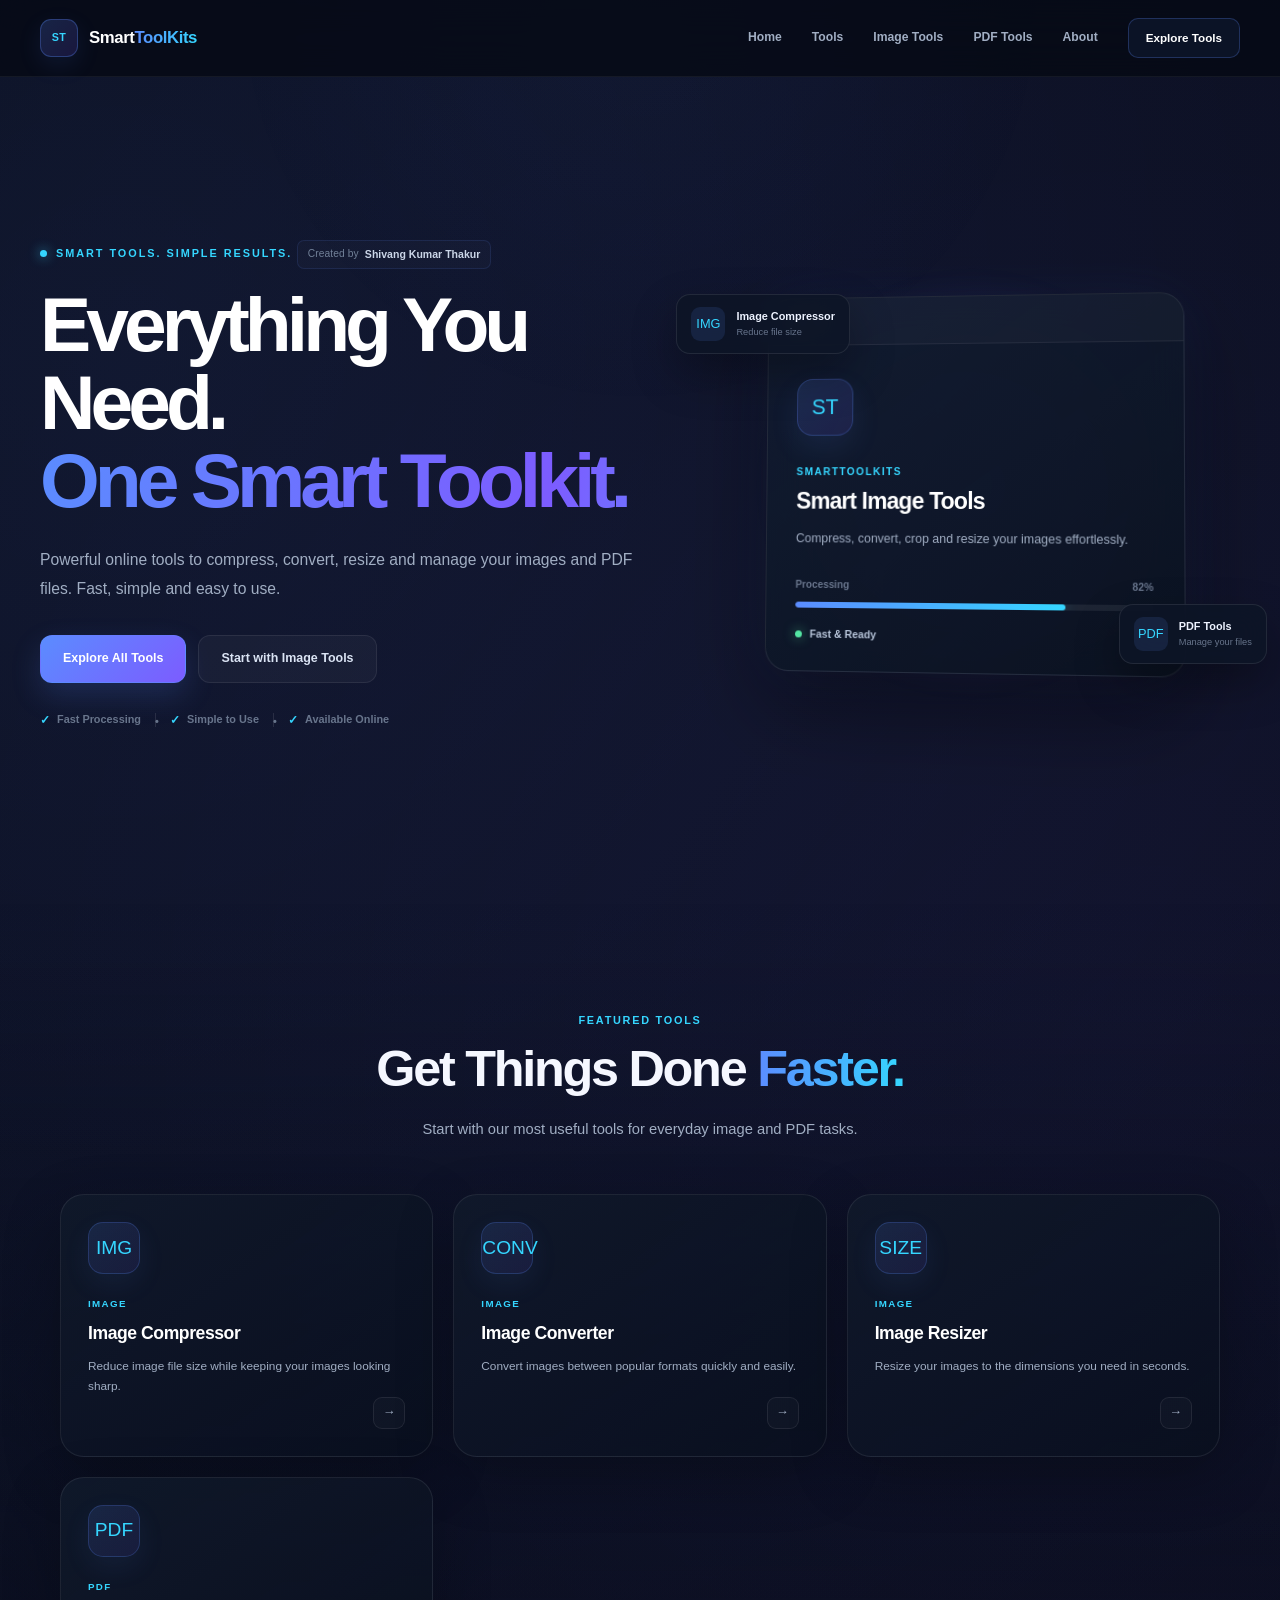
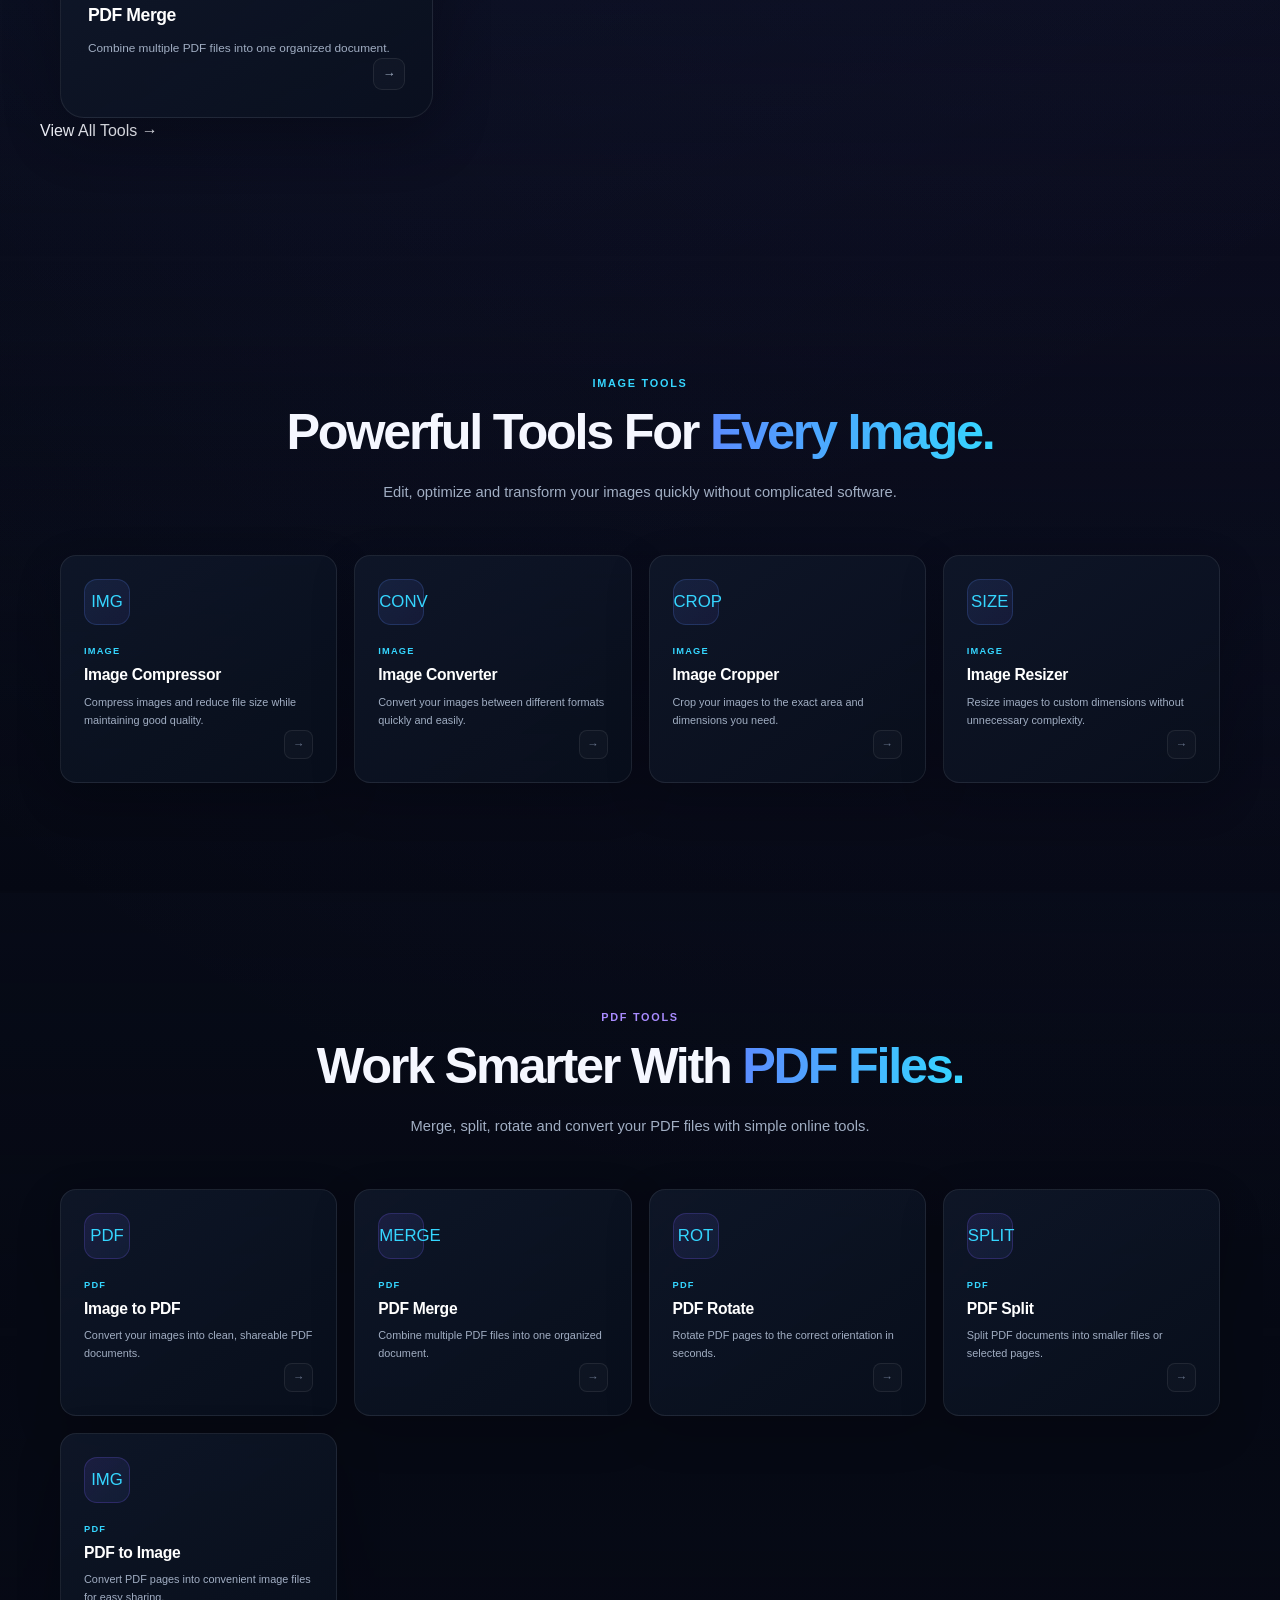
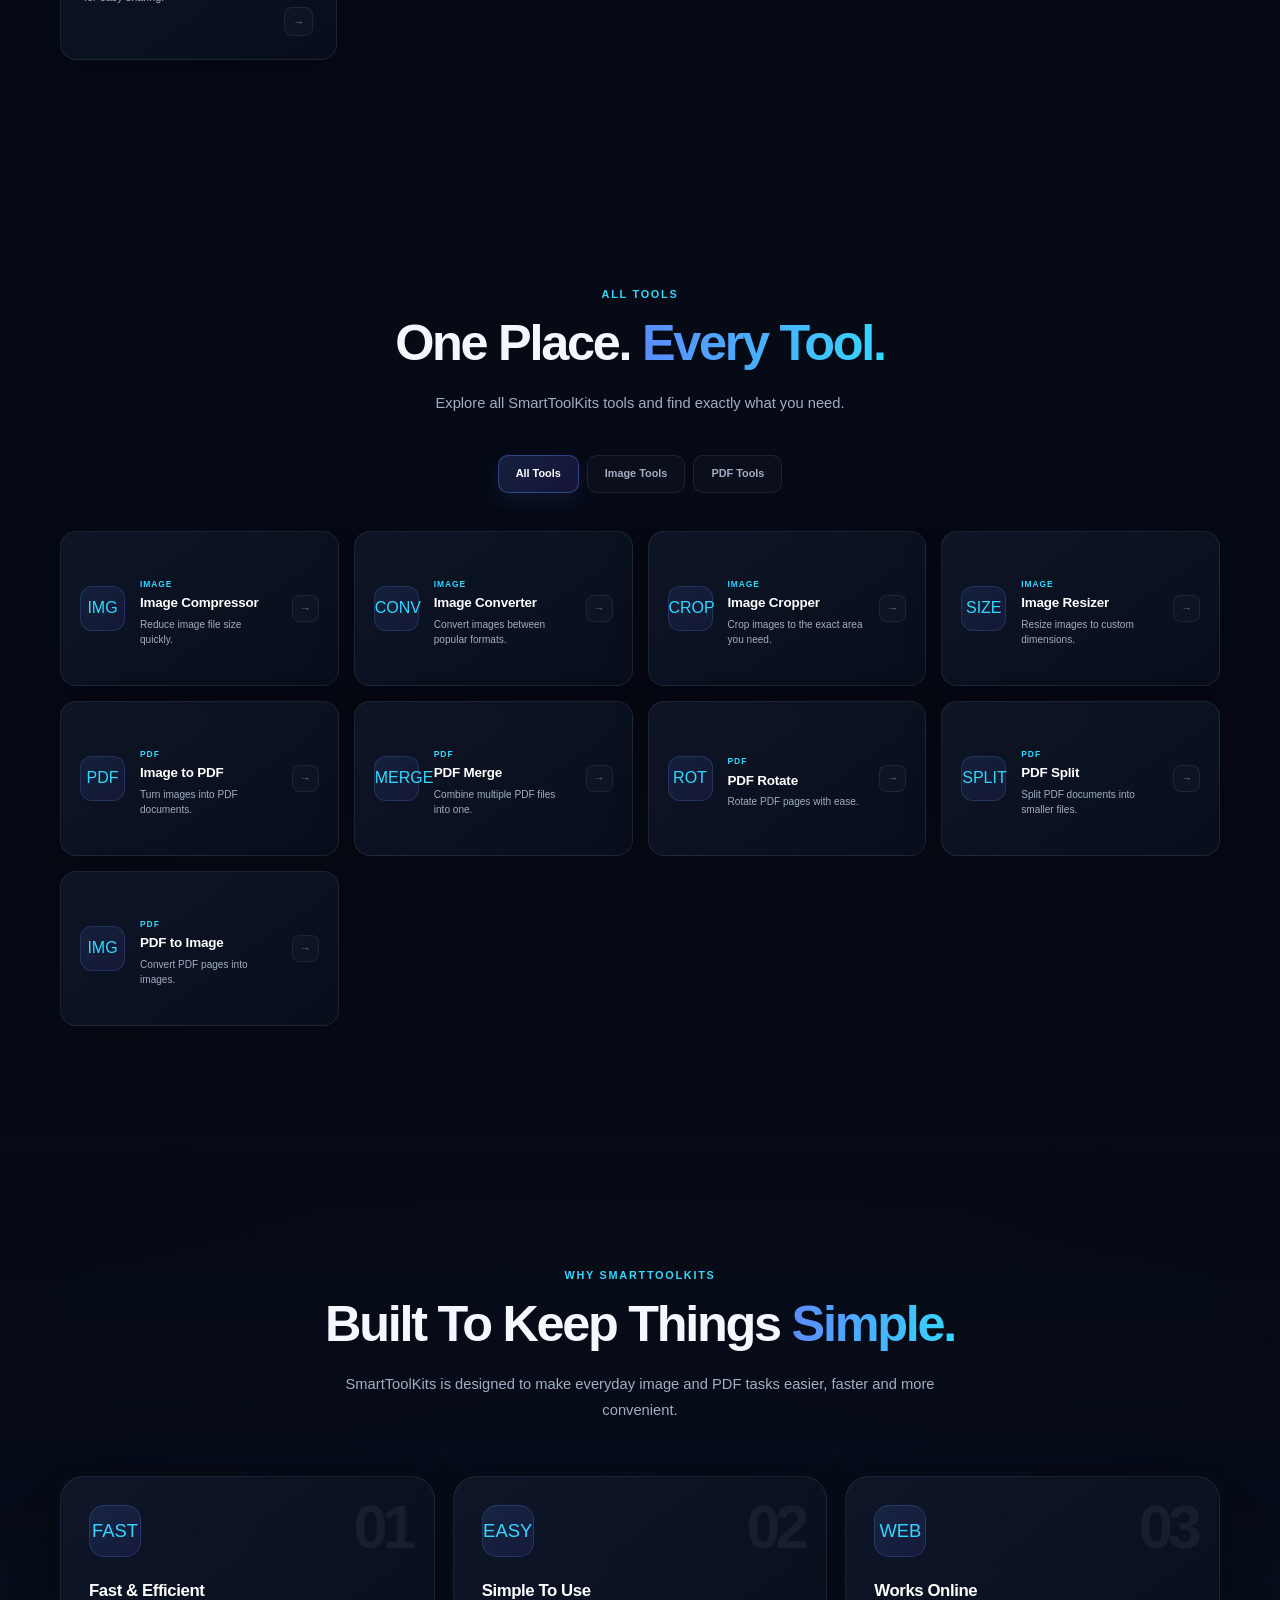
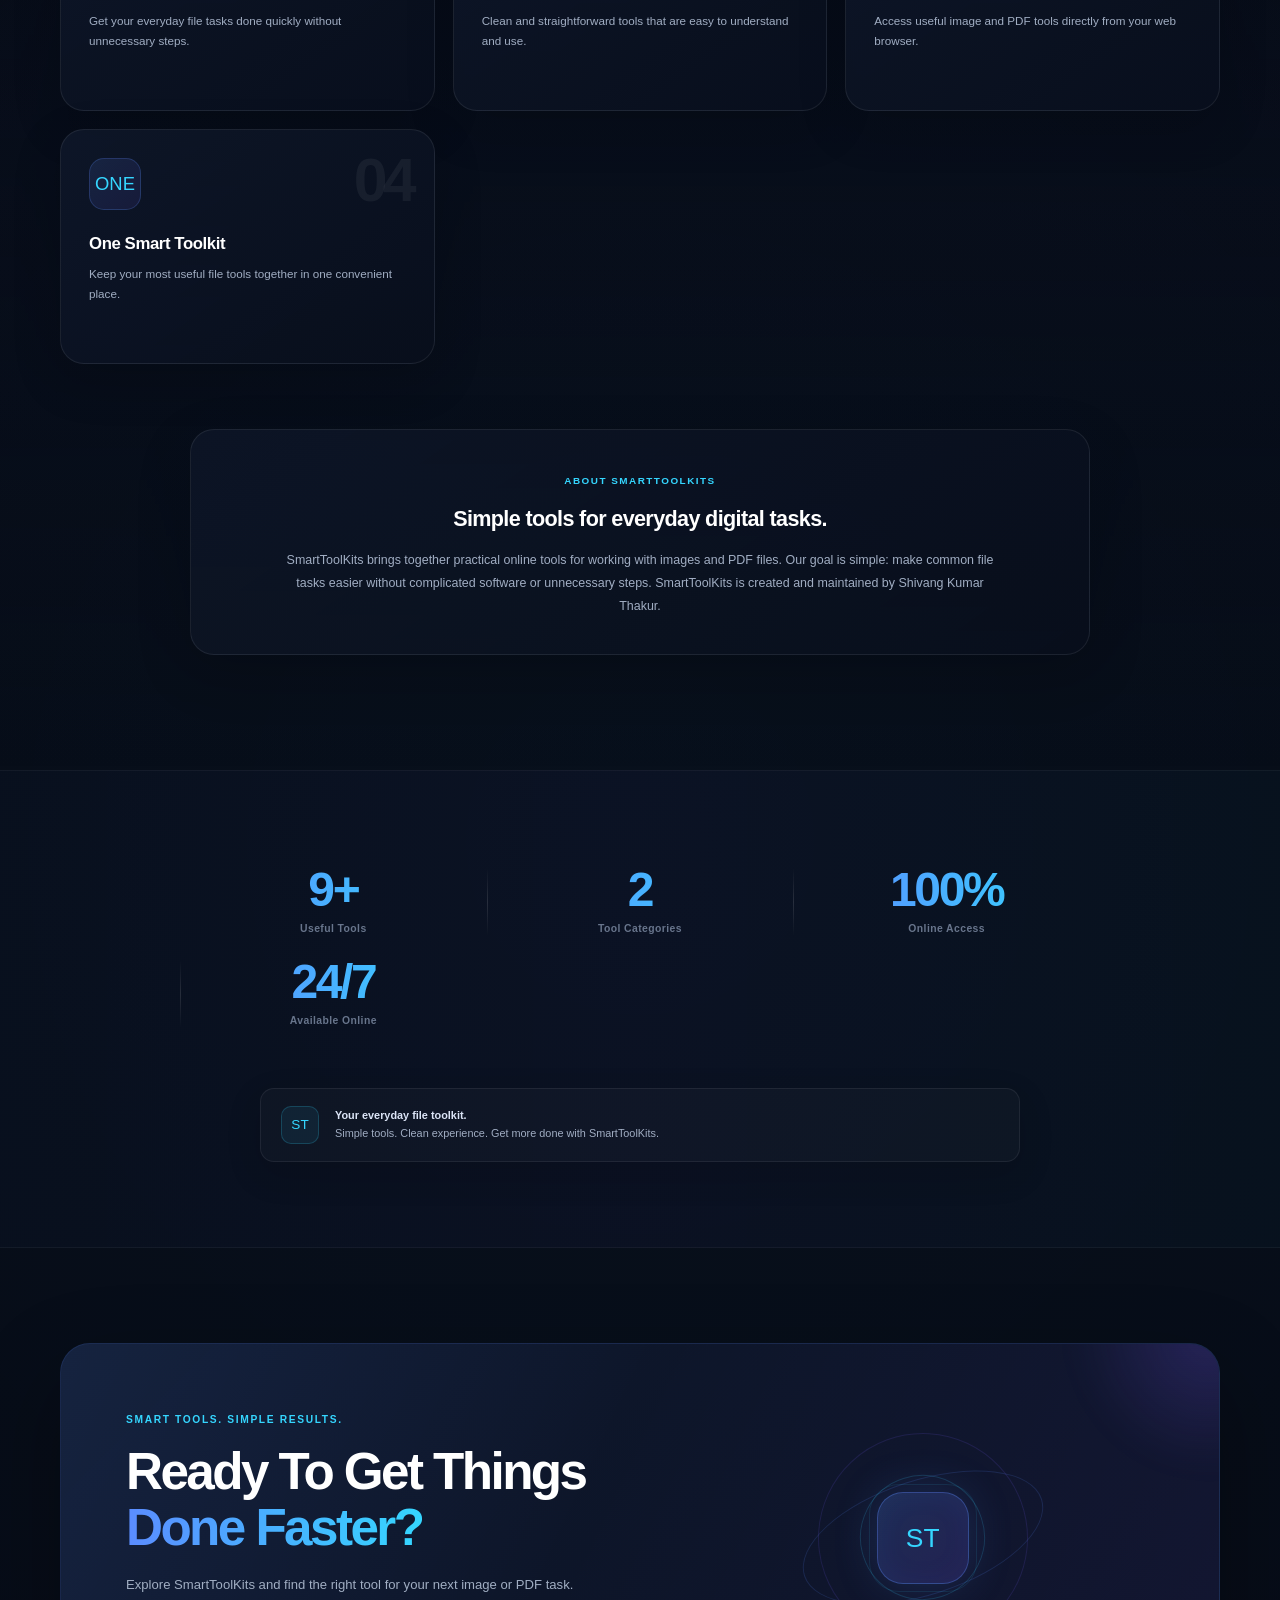
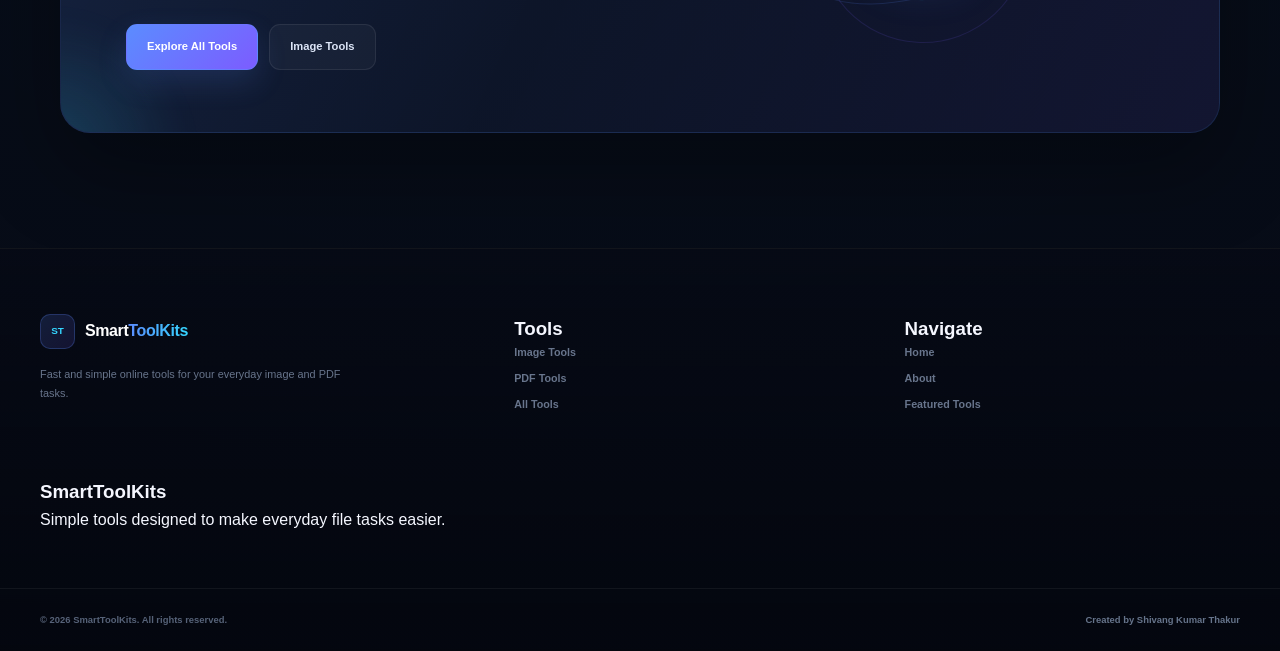
==== commit 089648da: "Update SmartToolKits homepage" ====
--- a/index.html
+++ b/index.html
@@ -1,6 +1,8 @@
 <!DOCTYPE html>
 <html lang="en">
+
 <head>
+
     <meta charset="UTF-8">
 
     <meta
@@ -10,12 +12,7 @@
 
     <meta
         name="description"
-        content="SmartToolKits — Fast, simple and powerful online tools for images and PDF files."
-    >
-
-    <meta
-        name="keywords"
-        content="image tools, PDF tools, image compressor, image converter, PDF merge, PDF split"
+        content="SmartToolKits — Fast and simple online tools for images and PDF files."
     >
 
     <meta
@@ -25,1966 +22,429 @@
 
     <title>SmartToolKits — Fast Online Image & PDF Tools</title>
 
-    <link
-        rel="stylesheet"
-        href="style.css"
-    >
+    <link rel="stylesheet" href="style.css">
+
 </head>
 
+
 <body>
 
     <!-- =========================================
-         PAGE LOADER
+         HEADER / NAVIGATION
          ========================================= -->
 
-    <div
-        id="page-loader"
-        class="page-loader"
-    >
-        <div class="loader-content">
-
-            <div class="loader-logo">
-                ST
-            </div>
-
-            <div class="loader-bar">
-                <span></span>
-            </div>
-
-        </div>
-    </div>
-
-
-    <!-- =========================================
-         WEBSITE
-         ========================================= -->
-
-    <div class="site-wrapper">
-        <!-- =========================================
-     NAVBAR
-     ========================================= -->
-
-<header class="navbar">
-
-    <div class="navbar-container">
-
-        <a
-            href="index.html"
-            class="brand-logo"
-            aria-label="SmartToolKits Home"
-        >
-
-            <span class="brand-mark">
-                ST
-            </span>
-
-            <span class="brand-name">
-                Smart<span>ToolKits</span>
-            </span>
-
-        </a>
-
-
-        <nav
-            class="nav-menu"
-            aria-label="Main Navigation"
-        >
+    <header class="site-header">
+
+        <div class="header-container">
+
+            <!-- BRAND -->
 
             <a
-                href="#home"
-                class="nav-link active"
+                href="index.html"
+                class="brand"
+                aria-label="SmartToolKits Home"
             >
-                Home
+
+                <span class="brand-symbol">
+                    ST
+                </span>
+
+                <span class="brand-name">
+                    Smart<span>ToolKits</span>
+                </span>
+
             </a>
 
-            <a
-                href="#tools"
-                class="nav-link"
+
+            <!-- MAIN NAVIGATION -->
+
+            <nav
+                class="main-navigation"
+                aria-label="Main Navigation"
             >
-                All Tools
-            </a>
-
-            <a
-                href="#image-tools"
-                class="nav-link"
-            >
-                Image Tools
-            </a>
-
-            <a
-                href="#pdf-tools"
-                class="nav-link"
-            >
-                PDF Tools
-            </a>
-
-            <a
-                href="#about"
-                class="nav-link"
-            >
-                About
-            </a>
-
-        </nav>
-
-
-        <div class="navbar-actions">
-
-            <a
-                href="#tools"
-                class="nav-cta"
-            >
-                Explore Tools
-            </a>
-
-            <button
-                type="button"
-                class="mobile-menu-btn"
-                aria-label="Open navigation menu"
-                aria-expanded="false"
-            >
-
-                <span></span>
-                <span></span>
-                <span></span>
-
-            </button>
-
-        </div>
-
-    </div>
-
-</header>
-
-
-<!-- =========================================
-     MOBILE NAVIGATION
-     ========================================= -->
-
-<div
-    class="mobile-nav"
-    aria-hidden="true"
->
-
-    <a
-        href="#home"
-        class="mobile-nav-link active"
-    >
-        Home
-    </a>
-
-    <a
-        href="#tools"
-        class="mobile-nav-link"
-    >
-        All Tools
-    </a>
-
-    <a
-        href="#image-tools"
-        class="mobile-nav-link"
-    >
-        Image Tools
-    </a>
-
-    <a
-        href="#pdf-tools"
-        class="mobile-nav-link"
-    >
-        PDF Tools
-    </a>
-
-    <a
-        href="#about"
-        class="mobile-nav-link"
-    >
-        About
-    </a>
-
-</div>
-<!-- =========================================
-     HERO SECTION
-     ========================================= -->
-
-<main>
-
-<section
-    class="hero-section"
-    id="home"
->
-
-    <div class="hero-glow hero-glow-one"></div>
-    <div class="hero-glow hero-glow-two"></div>
-
-    <div class="hero-grid"></div>
-
-
-    <div class="hero-container">
-
-
-        <!-- HERO CONTENT -->
-
-        <div class="hero-content">
-
-            <div class="hero-badge">
-                Smart Tools. Simple Results.
-            </div>
-
-
-            <h1 class="hero-title">
-
-                Everything You Need.
-                <span class="gradient-text">
-                    One Smart Toolkit.
-                </span>
-
-            </h1>
-
-
-            <p class="hero-description">
-
-                Compress, convert, resize, crop and manage
-                your images and PDF files with fast,
-                simple and powerful online tools.
-
-            </p>
-
-
-            <!-- HERO SEARCH -->
-
-            <div class="hero-search">
-
-                <input
-                    type="search"
-                    id="tool-search"
-                    placeholder="Search for a tool..."
-                    autocomplete="off"
-                    aria-label="Search tools"
-                >
+
+                <a
+                    href="#home"
+                    class="nav-link active"
+                >
+                    Home
+                </a>
+
+                <a
+                    href="#tools"
+                    class="nav-link"
+                >
+                    Tools
+                </a>
+
+                <a
+                    href="#image-tools"
+                    class="nav-link"
+                >
+                    Image Tools
+                </a>
+
+                <a
+                    href="#pdf-tools"
+                    class="nav-link"
+                >
+                    PDF Tools
+                </a>
+
+                <a
+                    href="#about"
+                    class="nav-link"
+                >
+                    About
+                </a>
+
+            </nav>
+
+
+            <!-- HEADER ACTION -->
+
+            <div class="header-action">
+
+                <a
+                    href="#tools"
+                    class="header-button"
+                >
+                    Explore Tools
+                </a>
 
                 <button
                     type="button"
-                    id="search-button"
-                    aria-label="Search"
-                >
-
-                    <svg
-                        viewBox="0 0 24 24"
-                        fill="none"
-                        xmlns="http://www.w3.org/2000/svg"
-                        aria-hidden="true"
-                    >
-
-                        <circle
-                            cx="11"
-                            cy="11"
-                            r="6.5"
-                            stroke="currentColor"
-                            stroke-width="1.8"
-                        />
-
-                        <path
-                            d="M16 16L21 21"
-                            stroke="currentColor"
-                            stroke-width="1.8"
-                            stroke-linecap="round"
-                        />
-
-                    </svg>
-
-                </button>
-
-            </div>
-
-
-            <!-- QUICK LINKS -->
-
-            <div class="hero-quick-links">
-
-                <span>Popular:</span>
-
-                <a href="Image/Image-compressor/image-compressor.html">
-                    Image Compressor
-                </a>
-
-                <span>•</span>
-
-                <a href="Image/image-conversion/image-converter.html">
-                    Image Converter
-                </a>
-
-                <span>•</span>
-
-                <a href="pdf/Pdf-Merge/pdf-merge.html">
-                    PDF Merge
-                </a>
-
-            </div>
-
-
-            <!-- HERO ACTIONS -->
-
-            <div class="hero-actions">
-
-                <a
-                    href="#tools"
-                    class="primary-btn"
-                >
-
-                    Explore All Tools
-
-                    <svg
-                        viewBox="0 0 24 24"
-                        fill="none"
-                        xmlns="http://www.w3.org/2000/svg"
-                        aria-hidden="true"
-                    >
-
-                        <path
-                            d="M5 12H19"
-                            stroke="currentColor"
-                            stroke-width="1.8"
-                            stroke-linecap="round"
-                        />
-
-                        <path
-                            d="M13 6L19 12L13 18"
-                            stroke="currentColor"
-                            stroke-width="1.8"
-                            stroke-linecap="round"
-                            stroke-linejoin="round"
-                        />
-
-                    </svg>
-
-                </a>
-
-
-                <a
-                    href="#image-tools"
-                    class="secondary-btn"
-                >
-                    Start with Image Tools
-                </a>
-
-            </div>
-
-
-            <!-- TRUST POINTS -->
-
-            <div class="hero-trust">
-
-                <span class="trust-point">
-                    Fast Processing
-                </span>
-
-                <span class="trust-point">
-                    Simple to Use
-                </span>
-
-                <span class="trust-point">
-                    Available Online
-                </span>
-
-            </div>
-
-        </div>
-
-
-        <!-- =========================================
-             HERO VISUAL
-             ========================================= -->
-
-        <div class="hero-visual">
-
-            <div class="hero-orbit orbit-one"></div>
-            <div class="hero-orbit orbit-two"></div>
-
-
-            <!-- MAIN VISUAL CARD -->
-
-            <div class="hero-visual-card">
-
-                <div class="visual-window-bar">
+                    class="menu-toggle"
+                    aria-label="Open navigation menu"
+                    aria-expanded="false"
+                >
 
                     <span></span>
                     <span></span>
                     <span></span>
 
+                </button>
+
+            </div>
+
+        </div>
+
+    </header>
+
+
+    <!-- =========================================
+         MOBILE NAVIGATION
+         ========================================= -->
+
+    <nav
+        class="mobile-navigation"
+        aria-label="Mobile Navigation"
+    >
+
+        <a href="#home">
+            Home
+        </a>
+
+        <a href="#tools">
+            Tools
+        </a>
+
+        <a href="#image-tools">
+            Image Tools
+        </a>
+
+        <a href="#pdf-tools">
+            PDF Tools
+        </a>
+
+        <a href="#about">
+            About
+        </a>
+
+    </nav>
+
+
+    <!-- =========================================
+         MAIN CONTENT
+         HTML PART 2 WILL START HERE
+         ========================================= -->
+
+    <main id="home">
+            <!-- =========================================
+         HERO SECTION
+         ========================================= -->
+
+    <section
+        class="hero-section"
+        id="hero"
+    >
+
+        <div class="hero-container">
+
+
+            <!-- HERO CONTENT -->
+
+            <div class="hero-content">
+
+                <div class="hero-eyebrow">
+                    SMART TOOLS. SIMPLE RESULTS.
                 </div>
-
-
-                <div class="visual-icon">
-
-                    <svg
-                        viewBox="0 0 24 24"
-                        fill="none"
-                        xmlns="http://www.w3.org/2000/svg"
-                        aria-hidden="true"
+                <div class="hero-creator">
+    Created by <strong>Shivang Kumar Thakur</strong>
+</div>
+
+                <h1 class="hero-title">
+
+                    Everything You Need.
+
+                    <span class="hero-title-highlight">
+                        One Smart Toolkit.
+                    </span>
+
+                </h1>
+
+
+                <p class="hero-description">
+
+                    Powerful online tools to compress, convert,
+                    resize and manage your images and PDF files.
+                    Fast, simple and easy to use.
+
+                </p>
+
+
+                <!-- HERO ACTIONS -->
+
+                <div class="hero-actions">
+
+                    <a
+                        href="#tools"
+                        class="hero-primary-button"
                     >
-
-                        <rect
-                            x="3"
-                            y="4"
-                            width="18"
-                            height="16"
-                            rx="3"
-                            stroke="currentColor"
-                            stroke-width="1.6"
-                        />
-
-                        <circle
-                            cx="8.5"
-                            cy="9"
-                            r="1.5"
-                            stroke="currentColor"
-                            stroke-width="1.5"
-                        />
-
-                        <path
-                            d="M5.5 17L10 12.5L13 15.5L15 13.5L18.5 17"
-                            stroke="currentColor"
-                            stroke-width="1.6"
-                            stroke-linecap="round"
-                            stroke-linejoin="round"
-                        />
-
-                    </svg>
+                        Explore All Tools
+                    </a>
+
+                    <a
+                        href="#image-tools"
+                        class="hero-secondary-button"
+                    >
+                        Start with Image Tools
+                    </a>
 
                 </div>
 
 
-                <div class="visual-category">
-                    IMAGE TOOLS
+                <!-- HERO TRUST POINTS -->
+
+                <div class="hero-trust">
+
+                    <span class="trust-item">
+                        Fast Processing
+                    </span>
+
+                    <span class="trust-divider">
+                        •
+                    </span>
+
+                    <span class="trust-item">
+                        Simple to Use
+                    </span>
+
+                    <span class="trust-divider">
+                        •
+                    </span>
+
+                    <span class="trust-item">
+                        Available Online
+                    </span>
+
                 </div>
 
-
-                <h2>
-                    Smart Image Tools
+            </div>
+
+
+            <!-- HERO VISUAL -->
+
+            <div class="hero-visual">
+
+                <div class="hero-glow"></div>
+
+
+                <div class="hero-card">
+
+                    <div class="hero-card-top">
+
+                        <span class="window-dot"></span>
+                        <span class="window-dot"></span>
+                        <span class="window-dot"></span>
+
+                    </div>
+
+
+                    <div class="hero-card-content">
+
+                        <div class="hero-card-icon">
+                            ST
+                        </div>
+
+                        <span class="hero-card-label">
+                            SMARTTOOLKITS
+                        </span>
+
+                        <h2>
+                            Smart Image Tools
+                        </h2>
+
+                        <p>
+                            Compress, convert, crop and resize
+                            your images effortlessly.
+                        </p>
+
+
+                        <div class="hero-progress">
+
+                            <div class="hero-progress-info">
+
+                                <span>
+                                    Processing
+                                </span>
+
+                                <strong>
+                                    82%
+                                </strong>
+
+                            </div>
+
+                            <div class="hero-progress-bar">
+
+                                <span></span>
+
+                            </div>
+
+                        </div>
+
+
+                        <div class="hero-status">
+
+                            <span class="status-indicator"></span>
+
+                            <span>
+                                Fast &amp; Ready
+                            </span>
+
+                        </div>
+
+                    </div>
+
+                </div>
+
+
+                <!-- FLOATING TOOL CARD -->
+
+                <div class="floating-card floating-card-image">
+
+                    <span class="floating-card-icon">
+                        IMG
+                    </span>
+
+                    <div>
+
+                        <strong>
+                            Image Compressor
+                        </strong>
+
+                        <small>
+                            Reduce file size
+                        </small>
+
+                    </div>
+
+                </div>
+
+
+                <!-- FLOATING TOOL CARD -->
+
+                <div class="floating-card floating-card-pdf">
+
+                    <span class="floating-card-icon">
+                        PDF
+                    </span>
+
+                    <div>
+
+                        <strong>
+                            PDF Tools
+                        </strong>
+
+                        <small>
+                            Manage your files
+                        </small>
+
+                    </div>
+
+                </div>
+
+            </div>
+
+        </div>
+
+    </section>
+        <!-- =========================================
+         FEATURED TOOLS SECTION
+         ========================================= -->
+
+    <section
+        class="featured-tools-section"
+        id="tools"
+    >
+
+        <div class="section-container">
+
+
+            <!-- SECTION HEADER -->
+
+            <div class="section-header">
+
+                <span class="section-label">
+                    FEATURED TOOLS
+                </span>
+
+                <h2 class="section-title">
+
+                    Get Things Done
+                    <span>
+                        Faster.
+                    </span>
+
                 </h2>
 
-
-                <p>
-                    Compress, convert, crop and resize
-                    your images effortlessly.
+                <p class="section-description">
+
+                    Start with our most useful tools for
+                    everyday image and PDF tasks.
+
                 </p>
 
-
-                <div class="visual-progress">
-
-                    <div class="visual-progress-info">
-
-                        <span>
-                            Processing
-                        </span>
-
-                        <strong>
-                            82%
-                        </strong>
-
-                    </div>
-
-
-                    <div class="visual-progress-bar">
-                        <span></span>
-                    </div>
-
-                </div>
-
-
-                <div class="visual-status">
-
-                    <span class="status-dot"></span>
-
-                    <span>
-                        Fast & Ready
-                    </span>
-
-                </div>
-
-            </div>
-
-
-            <!-- FLOATING CARD 1 -->
-
-            <div class="floating-tool floating-tool-one">
-
-                <div class="floating-tool-icon">
-                    IMG
-                </div>
-
-                <div class="floating-tool-text">
-
-                    <strong>
-                        Image Compressor
-                    </strong>
-
-                    <small>
-                        Reduce file size
-                    </small>
-
-                </div>
-
-            </div>
-
-
-            <!-- FLOATING CARD 2 -->
-
-            <div class="floating-tool floating-tool-two">
-
-                <div class="floating-tool-icon">
-                    PDF
-                </div>
-
-                <div class="floating-tool-text">
-
-                    <strong>
-                        PDF Tools
-                    </strong>
-
-                    <small>
-                        Manage your files
-                    </small>
-
-                </div>
-
-            </div>
-
-        </div>
-
-    </div>
-
-</section>
-<!-- =========================================
-     FEATURED TOOLS
-     ========================================= -->
-
-<section
-    class="featured-section"
-    id="tools"
->
-
-    <div class="section-container">
-
-
-        <!-- SECTION HEADER -->
-
-        <div class="section-header">
-
-            <div class="section-label">
-                FEATURED TOOLS
-            </div>
-
-            <h2 class="section-title">
-
-                Get Things Done
-                <span class="gradient-text">
-                    Faster.
-                </span>
-
-            </h2>
-
-            <p class="section-description">
-
-                Start with our most useful tools for
-                everyday image and PDF tasks.
-
-            </p>
-
-        </div>
-
-
-        <!-- FEATURED GRID -->
-
-        <div class="featured-grid">
-
-
-            <!-- IMAGE COMPRESSOR -->
-
-            <a
-                href="Image/Image-compressor/image-compressor.html"
-                class="featured-card"
-            >
-
-                <div class="featured-icon">
-
-                    <svg
-                        viewBox="0 0 24 24"
-                        fill="none"
-                        xmlns="http://www.w3.org/2000/svg"
-                        aria-hidden="true"
-                    >
-
-                        <path
-                            d="M4 7.5C4 5.57 5.57 4 7.5 4H16.5C18.43 4 20 5.57 20 7.5V16.5C20 18.43 18.43 20 16.5 20H7.5C5.57 20 4 18.43 4 16.5V7.5Z"
-                            stroke="currentColor"
-                            stroke-width="1.6"
-                        />
-
-                        <path
-                            d="M8 15L10.5 12.5L13 15L15 13L17 15"
-                            stroke="currentColor"
-                            stroke-width="1.6"
-                            stroke-linecap="round"
-                            stroke-linejoin="round"
-                        />
-
-                    </svg>
-
-                </div>
-
-                <span class="featured-category">
-                    IMAGE
-                </span>
-
-                <h3>
-                    Image Compressor
-                </h3>
-
-                <p>
-                    Reduce image file size while keeping
-                    your images looking sharp.
-                </p>
-
-                <span class="featured-arrow">
-
-                    <svg
-                        viewBox="0 0 24 24"
-                        fill="none"
-                        xmlns="http://www.w3.org/2000/svg"
-                        aria-hidden="true"
-                    >
-
-                        <path
-                            d="M5 12H19"
-                            stroke="currentColor"
-                            stroke-width="1.7"
-                            stroke-linecap="round"
-                        />
-
-                        <path
-                            d="M13 6L19 12L13 18"
-                            stroke="currentColor"
-                            stroke-width="1.7"
-                            stroke-linecap="round"
-                            stroke-linejoin="round"
-                        />
-
-                    </svg>
-
-                </span>
-
-            </a>
-
-
-            <!-- IMAGE CONVERTER -->
-
-            <a
-                href="Image/image-conversion/image-converter.html"
-                class="featured-card"
-            >
-
-                <div class="featured-icon">
-
-                    <svg
-                        viewBox="0 0 24 24"
-                        fill="none"
-                        xmlns="http://www.w3.org/2000/svg"
-                        aria-hidden="true"
-                    >
-
-                        <path
-                            d="M7 7H17"
-                            stroke="currentColor"
-                            stroke-width="1.7"
-                            stroke-linecap="round"
-                        />
-
-                        <path
-                            d="M14 4L17 7L14 10"
-                            stroke="currentColor"
-                            stroke-width="1.7"
-                            stroke-linecap="round"
-                            stroke-linejoin="round"
-                        />
-
-                        <path
-                            d="M17 17H7"
-                            stroke="currentColor"
-                            stroke-width="1.7"
-                            stroke-linecap="round"
-                        />
-
-                        <path
-                            d="M10 14L7 17L10 20"
-                            stroke="currentColor"
-                            stroke-width="1.7"
-                            stroke-linecap="round"
-                            stroke-linejoin="round"
-                        />
-
-                    </svg>
-
-                </div>
-
-                <span class="featured-category">
-                    IMAGE
-                </span>
-
-                <h3>
-                    Image Converter
-                </h3>
-
-                <p>
-                    Convert images between popular formats
-                    quickly and easily.
-                </p>
-
-                <span class="featured-arrow">
-
-                    <svg
-                        viewBox="0 0 24 24"
-                        fill="none"
-                        xmlns="http://www.w3.org/2000/svg"
-                        aria-hidden="true"
-                    >
-
-                        <path
-                            d="M5 12H19"
-                            stroke="currentColor"
-                            stroke-width="1.7"
-                            stroke-linecap="round"
-                        />
-
-                        <path
-                            d="M13 6L19 12L13 18"
-                            stroke="currentColor"
-                            stroke-width="1.7"
-                            stroke-linecap="round"
-                            stroke-linejoin="round"
-                        />
-
-                    </svg>
-
-                </span>
-
-            </a>
-
-
-            <!-- IMAGE RESIZER -->
-
-            <a
-                href="Image/image-resizer/image-resizer.html"
-                class="featured-card"
-            >
-
-                <div class="featured-icon">
-
-                    <svg
-                        viewBox="0 0 24 24"
-                        fill="none"
-                        xmlns="http://www.w3.org/2000/svg"
-                        aria-hidden="true"
-                    >
-
-                        <path
-                            d="M5 9V6C5 5.448 5.448 5 6 5H9"
-                            stroke="currentColor"
-                            stroke-width="1.7"
-                            stroke-linecap="round"
-                        />
-
-                        <path
-                            d="M15 5H18C18.552 5 19 5.448 19 6V9"
-                            stroke="currentColor"
-                            stroke-width="1.7"
-                            stroke-linecap="round"
-                        />
-
-                        <path
-                            d="M19 15V18C19 18.552 18.552 19 18 19H15"
-                            stroke="currentColor"
-                            stroke-width="1.7"
-                            stroke-linecap="round"
-                        />
-
-                        <path
-                            d="M9 19H6C5.448 19 5 18.552 5 18V15"
-                            stroke="currentColor"
-                            stroke-width="1.7"
-                            stroke-linecap="round"
-                        />
-
-                        <path
-                            d="M9 9L15 15"
-                            stroke="currentColor"
-                            stroke-width="1.7"
-                            stroke-linecap="round"
-                        />
-
-                    </svg>
-
-                </div>
-
-                <span class="featured-category">
-                    IMAGE
-                </span>
-
-                <h3>
-                    Image Resizer
-                </h3>
-
-                <p>
-                    Resize your images to the dimensions
-                    you need in seconds.
-                </p>
-
-                <span class="featured-arrow">
-
-                    <svg
-                        viewBox="0 0 24 24"
-                        fill="none"
-                        xmlns="http://www.w3.org/2000/svg"
-                        aria-hidden="true"
-                    >
-
-                        <path
-                            d="M5 12H19"
-                            stroke="currentColor"
-                            stroke-width="1.7"
-                            stroke-linecap="round"
-                        />
-
-                        <path
-                            d="M13 6L19 12L13 18"
-                            stroke="currentColor"
-                            stroke-width="1.7"
-                            stroke-linecap="round"
-                            stroke-linejoin="round"
-                        />
-
-                    </svg>
-
-                </span>
-
-            </a>
-
-
-            <!-- PDF MERGE -->
-
-            <a
-                href="pdf/Pdf-Merge/pdf-merge.html"
-                class="featured-card"
-            >
-
-                <div class="featured-icon">
-
-                    <svg
-                        viewBox="0 0 24 24"
-                        fill="none"
-                        xmlns="http://www.w3.org/2000/svg"
-                        aria-hidden="true"
-                    >
-
-                        <path
-                            d="M7 4H14L18 8V19C18 19.552 17.552 20 17 20H7C6.448 20 6 19.552 6 19V5C6 4.448 6.448 4 7 4Z"
-                            stroke="currentColor"
-                            stroke-width="1.6"
-                            stroke-linejoin="round"
-                        />
-
-                        <path
-                            d="M14 4V8H18"
-                            stroke="currentColor"
-                            stroke-width="1.6"
-                            stroke-linejoin="round"
-                        />
-
-                        <path
-                            d="M9 14H15"
-                            stroke="currentColor"
-                            stroke-width="1.7"
-                            stroke-linecap="round"
-                        />
-
-                        <path
-                            d="M12 11V17"
-                            stroke="currentColor"
-                            stroke-width="1.7"
-                            stroke-linecap="round"
-                        />
-
-                    </svg>
-
-                </div>
-
-                <span class="featured-category">
-                    PDF
-                </span>
-
-                <h3>
-                    PDF Merge
-                </h3>
-
-                <p>
-                    Combine multiple PDF files into one
-                    organized document.
-                </p>
-
-                <span class="featured-arrow">
-
-                    <svg
-                        viewBox="0 0 24 24"
-                        fill="none"
-                        xmlns="http://www.w3.org/2000/svg"
-                        aria-hidden="true"
-                    >
-
-                        <path
-                            d="M5 12H19"
-                            stroke="currentColor"
-                            stroke-width="1.7"
-                            stroke-linecap="round"
-                        />
-
-                        <path
-                            d="M13 6L19 12L13 18"
-                            stroke="currentColor"
-                            stroke-width="1.7"
-                            stroke-linecap="round"
-                            stroke-linejoin="round"
-                        />
-
-                    </svg>
-
-                </span>
-
-            </a>
-
-        </div>
-
-
-        <!-- VIEW ALL -->
-
-        <div class="featured-view-all">
-
-            <a href="#all-tools">
-
-                View All Tools
-
-                <svg
-                    viewBox="0 0 24 24"
-                    fill="none"
-                    xmlns="http://www.w3.org/2000/svg"
-                    aria-hidden="true"
-                >
-
-                    <path
-                        d="M5 12H19"
-                        stroke="currentColor"
-                        stroke-width="1.7"
-                        stroke-linecap="round"
-                    />
-
-                    <path
-                        d="M13 6L19 12L13 18"
-                        stroke="currentColor"
-                        stroke-width="1.7"
-                        stroke-linecap="round"
-                        stroke-linejoin="round"
-                    />
-
-                </svg>
-
-            </a>
-
-        </div>
-
-    </div>
-
-</section>
-<!-- =========================================
-     IMAGE TOOLS
-     ========================================= -->
-
-<section
-    class="tools-section image-tools-section"
-    id="image-tools"
->
-
-    <div class="section-container">
-
-
-        <div class="section-header">
-
-            <div class="section-label">
-                IMAGE TOOLS
-            </div>
-
-            <h2 class="section-title">
-
-                Powerful Tools For
-                <span class="gradient-text">
-                    Every Image.
-                </span>
-
-            </h2>
-
-            <p class="section-description">
-
-                Edit, optimize and transform your images
-                quickly without complicated software.
-
-            </p>
-
-        </div>
-
-
-        <div class="tools-grid">
-
-
-            <!-- IMAGE COMPRESSOR -->
-
-            <a
-                href="Image/Image-compressor/image-compressor.html"
-                class="tool-card"
-            >
-
-                <div class="tool-icon">
-
-                    <svg
-                        viewBox="0 0 24 24"
-                        fill="none"
-                        xmlns="http://www.w3.org/2000/svg"
-                        aria-hidden="true"
-                    >
-
-                        <path
-                            d="M5 7C5 5.895 5.895 5 7 5H17C18.105 5 19 5.895 19 7V17C19 18.105 18.105 19 17 19H7C5.895 19 5 18.105 5 17V7Z"
-                            stroke="currentColor"
-                            stroke-width="1.6"
-                        />
-
-                        <path
-                            d="M8 15L10.5 12.5L13 15L15 13L17 15"
-                            stroke="currentColor"
-                            stroke-width="1.6"
-                            stroke-linecap="round"
-                            stroke-linejoin="round"
-                        />
-
-                    </svg>
-
-                </div>
-
-                <span class="tool-category">
-                    IMAGE
-                </span>
-
-                <h3>
-                    Image Compressor
-                </h3>
-
-                <p>
-                    Compress images and reduce file size
-                    while maintaining good quality.
-                </p>
-
-                <span class="tool-arrow">
-
-                    <svg
-                        viewBox="0 0 24 24"
-                        fill="none"
-                        xmlns="http://www.w3.org/2000/svg"
-                        aria-hidden="true"
-                    >
-
-                        <path
-                            d="M5 12H19"
-                            stroke="currentColor"
-                            stroke-width="1.7"
-                            stroke-linecap="round"
-                        />
-
-                        <path
-                            d="M13 6L19 12L13 18"
-                            stroke="currentColor"
-                            stroke-width="1.7"
-                            stroke-linecap="round"
-                            stroke-linejoin="round"
-                        />
-
-                    </svg>
-
-                </span>
-
-            </a>
-
-
-            <!-- IMAGE CONVERTER -->
-
-            <a
-                href="Image/image-conversion/image-converter.html"
-                class="tool-card"
-            >
-
-                <div class="tool-icon">
-
-                    <svg
-                        viewBox="0 0 24 24"
-                        fill="none"
-                        xmlns="http://www.w3.org/2000/svg"
-                        aria-hidden="true"
-                    >
-
-                        <path
-                            d="M7 7H17"
-                            stroke="currentColor"
-                            stroke-width="1.7"
-                            stroke-linecap="round"
-                        />
-
-                        <path
-                            d="M14 4L17 7L14 10"
-                            stroke="currentColor"
-                            stroke-width="1.7"
-                            stroke-linecap="round"
-                            stroke-linejoin="round"
-                        />
-
-                        <path
-                            d="M17 17H7"
-                            stroke="currentColor"
-                            stroke-width="1.7"
-                            stroke-linecap="round"
-                        />
-
-                        <path
-                            d="M10 14L7 17L10 20"
-                            stroke="currentColor"
-                            stroke-width="1.7"
-                            stroke-linecap="round"
-                            stroke-linejoin="round"
-                        />
-
-                    </svg>
-
-                </div>
-
-                <span class="tool-category">
-                    IMAGE
-                </span>
-
-                <h3>
-                    Image Converter
-                </h3>
-
-                <p>
-                    Convert your images between different
-                    formats quickly and easily.
-                </p>
-
-                <span class="tool-arrow">
-
-                    <svg
-                        viewBox="0 0 24 24"
-                        fill="none"
-                        xmlns="http://www.w3.org/2000/svg"
-                        aria-hidden="true"
-                    >
-
-                        <path
-                            d="M5 12H19"
-                            stroke="currentColor"
-                            stroke-width="1.7"
-                            stroke-linecap="round"
-                        />
-
-                        <path
-                            d="M13 6L19 12L13 18"
-                            stroke="currentColor"
-                            stroke-width="1.7"
-                            stroke-linecap="round"
-                            stroke-linejoin="round"
-                        />
-
-                    </svg>
-
-                </span>
-
-            </a>
-
-
-            <!-- IMAGE CROPPER -->
-
-            <a
-                href="Image/image-cropper/image-cropper.html"
-                class="tool-card"
-            >
-
-                <div class="tool-icon">
-
-                    <svg
-                        viewBox="0 0 24 24"
-                        fill="none"
-                        xmlns="http://www.w3.org/2000/svg"
-                        aria-hidden="true"
-                    >
-
-                        <path
-                            d="M7 4V17C7 18.105 7.895 19 9 19H20"
-                            stroke="currentColor"
-                            stroke-width="1.7"
-                            stroke-linecap="round"
-                        />
-
-                        <path
-                            d="M4 7H17C18.105 7 19 7.895 19 9V20"
-                            stroke="currentColor"
-                            stroke-width="1.7"
-                            stroke-linecap="round"
-                        />
-
-                        <path
-                            d="M4 4L20 20"
-                            stroke="currentColor"
-                            stroke-width="1.7"
-                            stroke-linecap="round"
-                        />
-
-                    </svg>
-
-                </div>
-
-                <span class="tool-category">
-                    IMAGE
-                </span>
-
-                <h3>
-                    Image Cropper
-                </h3>
-
-                <p>
-                    Crop your images to the exact area
-                    and dimensions you need.
-                </p>
-
-                <span class="tool-arrow">
-
-                    <svg
-                        viewBox="0 0 24 24"
-                        fill="none"
-                        xmlns="http://www.w3.org/2000/svg"
-                        aria-hidden="true"
-                    >
-
-                        <path
-                            d="M5 12H19"
-                            stroke="currentColor"
-                            stroke-width="1.7"
-                            stroke-linecap="round"
-                        />
-
-                        <path
-                            d="M13 6L19 12L13 18"
-                            stroke="currentColor"
-                            stroke-width="1.7"
-                            stroke-linecap="round"
-                            stroke-linejoin="round"
-                        />
-
-                    </svg>
-
-                </span>
-
-            </a>
-
-
-            <!-- IMAGE RESIZER -->
-
-            <a
-                href="Image/image-resizer/image-resizer.html"
-                class="tool-card"
-            >
-
-                <div class="tool-icon">
-
-                    <svg
-                        viewBox="0 0 24 24"
-                        fill="none"
-                        xmlns="http://www.w3.org/2000/svg"
-                        aria-hidden="true"
-                    >
-
-                        <path
-                            d="M5 9V6C5 5.448 5.448 5 6 5H9"
-                            stroke="currentColor"
-                            stroke-width="1.7"
-                            stroke-linecap="round"
-                        />
-
-                        <path
-                            d="M15 5H18C18.552 5 19 5.448 19 6V9"
-                            stroke="currentColor"
-                            stroke-width="1.7"
-                            stroke-linecap="round"
-                        />
-
-                        <path
-                            d="M19 15V18C19 18.552 18.552 19 18 19H15"
-                            stroke="currentColor"
-                            stroke-width="1.7"
-                            stroke-linecap="round"
-                        />
-
-                        <path
-                            d="M9 19H6C5.448 19 5 18.552 5 18V15"
-                            stroke="currentColor"
-                            stroke-width="1.7"
-                            stroke-linecap="round"
-                        />
-
-                    </svg>
-
-                </div>
-
-                <span class="tool-category">
-                    IMAGE
-                </span>
-
-                <h3>
-                    Image Resizer
-                </h3>
-
-                <p>
-                    Resize images to custom dimensions
-                    without unnecessary complexity.
-                </p>
-
-                <span class="tool-arrow">
-
-                    <svg
-                        viewBox="0 0 24 24"
-                        fill="none"
-                        xmlns="http://www.w3.org/2000/svg"
-                        aria-hidden="true"
-                    >
-
-                        <path
-                            d="M5 12H19"
-                            stroke="currentColor"
-                            stroke-width="1.7"
-                            stroke-linecap="round"
-                        />
-
-                        <path
-                            d="M13 6L19 12L13 18"
-                            stroke="currentColor"
-                            stroke-width="1.7"
-                            stroke-linecap="round"
-                            stroke-linejoin="round"
-                        />
-
-                    </svg>
-
-                </span>
-
-            </a>
-
-        </div>
-
-    </div>
-
-</section>
-<!-- =========================================
-     PDF TOOLS
-     ========================================= -->
-
-<section
-    class="tools-section pdf-tools-section"
-    id="pdf-tools"
->
-
-    <div class="section-container">
-
-
-        <div class="section-header">
-
-            <div class="section-label">
-                PDF TOOLS
-            </div>
-
-            <h2 class="section-title">
-
-                Work Smarter With
-                <span class="gradient-text">
-                    PDF Files.
-                </span>
-
-            </h2>
-
-            <p class="section-description">
-
-                Merge, split, rotate and convert your PDF
-                files with simple online tools.
-
-            </p>
-
-        </div>
-
-
-        <div class="tools-grid">
-
-
-            <!-- IMAGE TO PDF -->
-
-            <a
-                href="pdf/image-to-pdf/image-to-pdf.html"
-                class="tool-card"
-            >
-
-                <div class="tool-icon">
-
-                    <svg
-                        viewBox="0 0 24 24"
-                        fill="none"
-                        xmlns="http://www.w3.org/2000/svg"
-                        aria-hidden="true"
-                    >
-
-                        <path
-                            d="M7 3H14L19 8V20C19 20.552 18.552 21 18 21H7C6.448 21 6 20.552 6 20V4C6 3.448 6.448 3 7 3Z"
-                            stroke="currentColor"
-                            stroke-width="1.6"
-                            stroke-linejoin="round"
-                        />
-
-                        <path
-                            d="M14 3V8H19"
-                            stroke="currentColor"
-                            stroke-width="1.6"
-                            stroke-linejoin="round"
-                        />
-
-                        <path
-                            d="M9 14L11 12L13 14L15 11L17 14"
-                            stroke="currentColor"
-                            stroke-width="1.5"
-                            stroke-linecap="round"
-                            stroke-linejoin="round"
-                        />
-
-                    </svg>
-
-                </div>
-
-                <span class="tool-category">
-                    PDF
-                </span>
-
-                <h3>
-                    Image to PDF
-                </h3>
-
-                <p>
-                    Convert your images into a clean,
-                    shareable PDF document.
-                </p>
-
-                <span class="tool-arrow">
-
-                    <svg
-                        viewBox="0 0 24 24"
-                        fill="none"
-                        xmlns="http://www.w3.org/2000/svg"
-                        aria-hidden="true"
-                    >
-
-                        <path
-                            d="M5 12H19"
-                            stroke="currentColor"
-                            stroke-width="1.7"
-                            stroke-linecap="round"
-                        />
-
-                        <path
-                            d="M13 6L19 12L13 18"
-                            stroke="currentColor"
-                            stroke-width="1.7"
-                            stroke-linecap="round"
-                            stroke-linejoin="round"
-                        />
-
-                    </svg>
-
-                </span>
-
-            </a>
-
-
-            <!-- PDF MERGE -->
-
-            <a
-                href="pdf/Pdf-Merge/pdf-merge.html"
-                class="tool-card"
-            >
-
-                <div class="tool-icon">
-
-                    <svg
-                        viewBox="0 0 24 24"
-                        fill="none"
-                        xmlns="http://www.w3.org/2000/svg"
-                        aria-hidden="true"
-                    >
-
-                        <rect
-                            x="5"
-                            y="4"
-                            width="10"
-                            height="13"
-                            rx="2"
-                            stroke="currentColor"
-                            stroke-width="1.6"
-                        />
-
-                        <path
-                            d="M9 20H17C18.105 20 19 19.105 19 18V9"
-                            stroke="currentColor"
-                            stroke-width="1.6"
-                            stroke-linecap="round"
-                        />
-
-                        <path
-                            d="M12 10V14"
-                            stroke="currentColor"
-                            stroke-width="1.6"
-                            stroke-linecap="round"
-                        />
-
-                        <path
-                            d="M10 12H14"
-                            stroke="currentColor"
-                            stroke-width="1.6"
-                            stroke-linecap="round"
-                        />
-
-                    </svg>
-
-                </div>
-
-                <span class="tool-category">
-                    PDF
-                </span>
-
-                <h3>
-                    PDF Merge
-                </h3>
-
-                <p>
-                    Combine multiple PDF files into one
-                    organized document.
-                </p>
-
-                <span class="tool-arrow">
-
-                    <svg
-                        viewBox="0 0 24 24"
-                        fill="none"
-                        xmlns="http://www.w3.org/2000/svg"
-                        aria-hidden="true"
-                    >
-
-                        <path
-                            d="M5 12H19"
-                            stroke="currentColor"
-                            stroke-width="1.7"
-                            stroke-linecap="round"
-                        />
-
-                        <path
-                            d="M13 6L19 12L13 18"
-                            stroke="currentColor"
-                            stroke-width="1.7"
-                            stroke-linecap="round"
-                            stroke-linejoin="round"
-                        />
-
-                    </svg>
-
-                </span>
-
-            </a>
-
-
-            <!-- PDF ROTATE -->
-
-            <a
-                href="pdf/pdf-rotate/pdf-rotate.html"
-                class="tool-card"
-            >
-
-                <div class="tool-icon">
-
-                    <svg
-                        viewBox="0 0 24 24"
-                        fill="none"
-                        xmlns="http://www.w3.org/2000/svg"
-                        aria-hidden="true"
-                    >
-
-                        <path
-                            d="M19 8C17.9 5.6 15.5 4 12.7 4C8.99 4 6 6.99 6 10.7C6 14.41 8.99 17.4 12.7 17.4"
-                            stroke="currentColor"
-                            stroke-width="1.7"
-                            stroke-linecap="round"
-                        />
-
-                        <path
-                            d="M19 4V8H15"
-                            stroke="currentColor"
-                            stroke-width="1.7"
-                            stroke-linecap="round"
-                            stroke-linejoin="round"
-                        />
-
-                        <path
-                            d="M12 20H17"
-                            stroke="currentColor"
-                            stroke-width="1.7"
-                            stroke-linecap="round"
-                        />
-
-                    </svg>
-
-                </div>
-
-                <span class="tool-category">
-                    PDF
-                </span>
-
-                <h3>
-                    PDF Rotate
-                </h3>
-
-                <p>
-                    Rotate PDF pages to the correct
-                    orientation in seconds.
-                </p>
-
-                <span class="tool-arrow">
-
-                    <svg
-                        viewBox="0 0 24 24"
-                        fill="none"
-                        xmlns="http://www.w3.org/2000/svg"
-                        aria-hidden="true"
-                    >
-
-                        <path
-                            d="M5 12H19"
-                            stroke="currentColor"
-                            stroke-width="1.7"
-                            stroke-linecap="round"
-                        />
-
-                        <path
-                            d="M13 6L19 12L13 18"
-                            stroke="currentColor"
-                            stroke-width="1.7"
-                            stroke-linecap="round"
-                            stroke-linejoin="round"
-                        />
-
-                    </svg>
-
-                </span>
-
-            </a>
-
-
-            <!-- PDF SPLIT -->
-
-            <a
-                href="pdf/pdf-split/pdf-split.html"
-                class="tool-card"
-            >
-
-                <div class="tool-icon">
-
-                    <svg
-                        viewBox="0 0 24 24"
-                        fill="none"
-                        xmlns="http://www.w3.org/2000/svg"
-                        aria-hidden="true"
-                    >
-
-                        <path
-                            d="M6 4H18V20H6V4Z"
-                            stroke="currentColor"
-                            stroke-width="1.6"
-                            stroke-linejoin="round"
-                        />
-
-                        <path
-                            d="M6 12H18"
-                            stroke="currentColor"
-                            stroke-width="1.6"
-                            stroke-dasharray="2 2"
-                        />
-
-                        <path
-                            d="M9 8H15"
-                            stroke="currentColor"
-                            stroke-width="1.5"
-                            stroke-linecap="round"
-                        />
-
-                        <path
-                            d="M9 16H15"
-                            stroke="currentColor"
-                            stroke-width="1.5"
-                            stroke-linecap="round"
-                        />
-
-                    </svg>
-
-                </div>
-
-                <span class="tool-category">
-                    PDF
-                </span>
-
-                <h3>
-                    PDF Split
-                </h3>
-
-                <p>
-                    Split PDF documents into smaller
-                    files or selected pages.
-                </p>
-
-                <span class="tool-arrow">
-
-                    <svg
-                        viewBox="0 0 24 24"
-                        fill="none"
-                        xmlns="http://www.w3.org/2000/svg"
-                        aria-hidden="true"
-                    >
-
-                        <path
-                            d="M5 12H19"
-                            stroke="currentColor"
-                            stroke-width="1.7"
-                            stroke-linecap="round"
-                        />
-
-                        <path
-                            d="M13 6L19 12L13 18"
-                            stroke="currentColor"
-                            stroke-width="1.7"
-                            stroke-linecap="round"
-                            stroke-linejoin="round"
-                        />
-
-                    </svg>
-
-                </span>
-
-            </a>
-
-
-            <!-- PDF TO IMAGE -->
-
-            <a
-                href="pdf/Pdf-to-image/pdf-to-image.html"
-                class="tool-card"
-            >
-
-                <div class="tool-icon">
-
-                    <svg
-                        viewBox="0 0 24 24"
-                        fill="none"
-                        xmlns="http://www.w3.org/2000/svg"
-                        aria-hidden="true"
-                    >
-
-                        <path
-                            d="M7 3H14L19 8V20C19 20.552 18.552 21 18 21H7C6.448 21 6 20.552 6 20V4C6 3.448 6.448 3 7 3Z"
-                            stroke="currentColor"
-                            stroke-width="1.6"
-                            stroke-linejoin="round"
-                        />
-
-                        <path
-                            d="M14 3V8H19"
-                            stroke="currentColor"
-                            stroke-width="1.6"
-                            stroke-linejoin="round"
-                        />
-
-                        <circle
-                            cx="10"
-                            cy="13"
-                            r="1.5"
-                            stroke="currentColor"
-                            stroke-width="1.4"
-                        />
-
-                        <path
-                            d="M8 17L11 14L13 16L15 14L17 17"
-                            stroke="currentColor"
-                            stroke-width="1.5"
-                            stroke-linecap="round"
-                            stroke-linejoin="round"
-                        />
-
-                    </svg>
-
-                </div>
-
-                <span class="tool-category">
-                    PDF
-                </span>
-
-                <h3>
-                    PDF to Image
-                </h3>
-
-                <p>
-                    Convert PDF pages into convenient
-                    image files for easy sharing.
-                </p>
-
-                <span class="tool-arrow">
-
-                    <svg
-                        viewBox="0 0 24 24"
-                        fill="none"
-                        xmlns="http://www.w3.org/2000/svg"
-                        aria-hidden="true"
-                    >
-
-                        <path
-                            d="M5 12H19"
-                            stroke="currentColor"
-                            stroke-width="1.7"
-                            stroke-linecap="round"
-                        />
-
-                        <path
-                            d="M13 6L19 12L13 18"
-                            stroke="currentColor"
-                            stroke-width="1.7"
-                            stroke-linecap="round"
-                            stroke-linejoin="round"
-                        />
-
-                    </svg>
-
-                </span>
-
-            </a>
-
-        </div>
-
-    </div>
-
-</section>
-<!-- =========================================
-     ALL TOOLS
-     ========================================= -->
-
-<section
-    class="all-tools-section"
-    id="all-tools"
->
-
-    <div class="section-container">
-
-
-        <div class="section-header">
-
-            <div class="section-label">
-                ALL TOOLS
-            </div>
-
-            <h2 class="section-title">
-
-                One Place.
-                <span class="gradient-text">
-                    Every Tool.
-                </span>
-
-            </h2>
-
-            <p class="section-description">
-
-                Explore all SmartToolKits tools and find
-                exactly what you need.
-
-            </p>
-
-        </div>
-
-
-        <!-- TOOL FILTER -->
-
-        <div
-            class="tools-filter"
-            role="tablist"
-            aria-label="Filter tools"
-        >
-
-            <button
-                type="button"
-                class="filter-btn active"
-                data-filter="all"
-            >
-                All Tools
-            </button>
-
-            <button
-                type="button"
-                class="filter-btn"
-                data-filter="image"
-            >
-                Image Tools
-            </button>
-
-            <button
-                type="button"
-                class="filter-btn"
-                data-filter="pdf"
-            >
-                PDF Tools
-            </button>
-
-        </div>
-
-
-        <!-- ALL TOOLS GRID -->
-
-        <div class="all-tools-grid">
-
-
-            <!-- IMAGE COMPRESSOR -->
-
-            <a
-                href="Image/Image-compressor/image-compressor.html"
-                class="all-tool-card"
-                data-category="image"
-            >
-
-                <div class="all-tool-icon">
-                    IMG
-                </div>
-
-                <div class="all-tool-content">
-
-                    <span class="all-tool-category">
+            </div>
+
+
+            <!-- FEATURED TOOLS GRID -->
+
+            <div class="featured-tools-grid">
+
+
+                <!-- IMAGE COMPRESSOR -->
+
+                <a
+                    href="Image/Image-compressor/image-compressor.html"
+                    class="featured-tool-card"
+                >
+
+                    <div class="tool-card-icon">
+                        IMG
+                    </div>
+
+                    <span class="tool-card-category">
                         IMAGE
                     </span>
 
@@ -1993,33 +453,29 @@
                     </h3>
 
                     <p>
-                        Reduce image file size quickly.
+                        Reduce image file size while keeping
+                        your images looking sharp.
                     </p>
 
-                </div>
-
-                <span class="all-tool-arrow">
-                    →
-                </span>
-
-            </a>
-
-
-            <!-- IMAGE CONVERTER -->
-
-            <a
-                href="Image/image-conversion/image-converter.html"
-                class="all-tool-card"
-                data-category="image"
-            >
-
-                <div class="all-tool-icon">
-                    CONV
-                </div>
-
-                <div class="all-tool-content">
-
-                    <span class="all-tool-category">
+                    <span class="tool-card-arrow">
+                        →
+                    </span>
+
+                </a>
+
+
+                <!-- IMAGE CONVERTER -->
+
+                <a
+                    href="Image/image-conversion/image-converter.html"
+                    class="featured-tool-card"
+                >
+
+                    <div class="tool-card-icon">
+                        CONV
+                    </div>
+
+                    <span class="tool-card-category">
                         IMAGE
                     </span>
 
@@ -2028,33 +484,212 @@
                     </h3>
 
                     <p>
-                        Convert images between popular formats.
+                        Convert images between popular formats
+                        quickly and easily.
                     </p>
 
-                </div>
-
-                <span class="all-tool-arrow">
-                    →
+                    <span class="tool-card-arrow">
+                        →
+                    </span>
+
+                </a>
+
+
+                <!-- IMAGE RESIZER -->
+
+                <a
+                    href="Image/image-resizer/image-resizer.html"
+                    class="featured-tool-card"
+                >
+
+                    <div class="tool-card-icon">
+                        SIZE
+                    </div>
+
+                    <span class="tool-card-category">
+                        IMAGE
+                    </span>
+
+                    <h3>
+                        Image Resizer
+                    </h3>
+
+                    <p>
+                        Resize your images to the dimensions
+                        you need in seconds.
+                    </p>
+
+                    <span class="tool-card-arrow">
+                        →
+                    </span>
+
+                </a>
+
+
+                <!-- PDF MERGE -->
+
+                <a
+                    href="pdf/Pdf-Merge/pdf-merge.html"
+                    class="featured-tool-card"
+                >
+
+                    <div class="tool-card-icon">
+                        PDF
+                    </div>
+
+                    <span class="tool-card-category">
+                        PDF
+                    </span>
+
+                    <h3>
+                        PDF Merge
+                    </h3>
+
+                    <p>
+                        Combine multiple PDF files into one
+                        organized document.
+                    </p>
+
+                    <span class="tool-card-arrow">
+                        →
+                    </span>
+
+                </a>
+
+            </div>
+
+
+            <!-- VIEW ALL TOOLS -->
+
+            <div class="section-action">
+
+                <a href="#all-tools">
+                    View All Tools →
+                </a>
+
+            </div>
+
+        </div>
+
+    </section>
+        <!-- =========================================
+         IMAGE TOOLS SECTION
+         ========================================= -->
+
+    <section
+        class="tools-section image-tools-section"
+        id="image-tools"
+    >
+
+        <div class="section-container">
+
+
+            <!-- SECTION HEADER -->
+
+            <div class="section-header">
+
+                <span class="section-label">
+                    IMAGE TOOLS
                 </span>
 
-            </a>
-
-
-            <!-- IMAGE CROPPER -->
-
-            <a
-                href="Image/image-cropper/image-cropper.html"
-                class="all-tool-card"
-                data-category="image"
-            >
-
-                <div class="all-tool-icon">
-                    CROP
-                </div>
-
-                <div class="all-tool-content">
-
-                    <span class="all-tool-category">
+                <h2 class="section-title">
+
+                    Powerful Tools For
+                    <span>
+                        Every Image.
+                    </span>
+
+                </h2>
+
+                <p class="section-description">
+
+                    Edit, optimize and transform your images
+                    quickly without complicated software.
+
+                </p>
+
+            </div>
+
+
+            <!-- IMAGE TOOLS GRID -->
+
+            <div class="tools-grid">
+
+
+                <!-- IMAGE COMPRESSOR -->
+
+                <a
+                    href="Image/Image-compressor/image-compressor.html"
+                    class="tool-card"
+                >
+
+                    <div class="tool-icon">
+                        IMG
+                    </div>
+
+                    <span class="tool-category">
+                        IMAGE
+                    </span>
+
+                    <h3>
+                        Image Compressor
+                    </h3>
+
+                    <p>
+                        Compress images and reduce file size
+                        while maintaining good quality.
+                    </p>
+
+                    <span class="tool-arrow">
+                        →
+                    </span>
+
+                </a>
+
+
+                <!-- IMAGE CONVERTER -->
+
+                <a
+                    href="Image/image-conversion/image-converter.html"
+                    class="tool-card"
+                >
+
+                    <div class="tool-icon">
+                        CONV
+                    </div>
+
+                    <span class="tool-category">
+                        IMAGE
+                    </span>
+
+                    <h3>
+                        Image Converter
+                    </h3>
+
+                    <p>
+                        Convert your images between different
+                        formats quickly and easily.
+                    </p>
+
+                    <span class="tool-arrow">
+                        →
+                    </span>
+
+                </a>
+
+
+                <!-- IMAGE CROPPER -->
+
+                <a
+                    href="Image/image-cropper/image-cropper.html"
+                    class="tool-card"
+                >
+
+                    <div class="tool-icon">
+                        CROP
+                    </div>
+
+                    <span class="tool-category">
                         IMAGE
                     </span>
 
@@ -2063,33 +698,29 @@
                     </h3>
 
                     <p>
-                        Crop images to the exact area you need.
+                        Crop your images to the exact area
+                        and dimensions you need.
                     </p>
 
-                </div>
-
-                <span class="all-tool-arrow">
-                    →
-                </span>
-
-            </a>
-
-
-            <!-- IMAGE RESIZER -->
-
-            <a
-                href="Image/image-resizer/image-resizer.html"
-                class="all-tool-card"
-                data-category="image"
-            >
-
-                <div class="all-tool-icon">
-                    SIZE
-                </div>
-
-                <div class="all-tool-content">
-
-                    <span class="all-tool-category">
+                    <span class="tool-arrow">
+                        →
+                    </span>
+
+                </a>
+
+
+                <!-- IMAGE RESIZER -->
+
+                <a
+                    href="Image/image-resizer/image-resizer.html"
+                    class="tool-card"
+                >
+
+                    <div class="tool-icon">
+                        SIZE
+                    </div>
+
+                    <span class="tool-category">
                         IMAGE
                     </span>
 
@@ -2098,33 +729,77 @@
                     </h3>
 
                     <p>
-                        Resize images to custom dimensions.
+                        Resize images to custom dimensions
+                        without unnecessary complexity.
                     </p>
 
-                </div>
-
-                <span class="all-tool-arrow">
-                    →
+                    <span class="tool-arrow">
+                        →
+                    </span>
+
+                </a>
+
+            </div>
+
+        </div>
+
+    </section>
+        <!-- =========================================
+         PDF TOOLS SECTION
+         ========================================= -->
+
+    <section
+        class="tools-section pdf-tools-section"
+        id="pdf-tools"
+    >
+
+        <div class="section-container">
+
+
+            <!-- SECTION HEADER -->
+
+            <div class="section-header">
+
+                <span class="section-label">
+                    PDF TOOLS
                 </span>
 
-            </a>
-
-
-            <!-- IMAGE TO PDF -->
-
-            <a
-                href="pdf/image-to-pdf/image-to-pdf.html"
-                class="all-tool-card"
-                data-category="pdf"
-            >
-
-                <div class="all-tool-icon">
-                    PDF
-                </div>
-
-                <div class="all-tool-content">
-
-                    <span class="all-tool-category">
+                <h2 class="section-title">
+
+                    Work Smarter With
+                    <span>
+                        PDF Files.
+                    </span>
+
+                </h2>
+
+                <p class="section-description">
+
+                    Merge, split, rotate and convert your PDF
+                    files with simple online tools.
+
+                </p>
+
+            </div>
+
+
+            <!-- PDF TOOLS GRID -->
+
+            <div class="tools-grid">
+
+
+                <!-- IMAGE TO PDF -->
+
+                <a
+                    href="pdf/image-to-pdf/image-to-pdf.html"
+                    class="tool-card"
+                >
+
+                    <div class="tool-icon">
+                        PDF
+                    </div>
+
+                    <span class="tool-category">
                         PDF
                     </span>
 
@@ -2133,33 +808,29 @@
                     </h3>
 
                     <p>
-                        Turn images into PDF documents.
+                        Convert your images into clean,
+                        shareable PDF documents.
                     </p>
 
-                </div>
-
-                <span class="all-tool-arrow">
-                    →
-                </span>
-
-            </a>
-
-
-            <!-- PDF MERGE -->
-
-            <a
-                href="pdf/Pdf-Merge/pdf-merge.html"
-                class="all-tool-card"
-                data-category="pdf"
-            >
-
-                <div class="all-tool-icon">
-                    MERGE
-                </div>
-
-                <div class="all-tool-content">
-
-                    <span class="all-tool-category">
+                    <span class="tool-arrow">
+                        →
+                    </span>
+
+                </a>
+
+
+                <!-- PDF MERGE -->
+
+                <a
+                    href="pdf/Pdf-Merge/pdf-merge.html"
+                    class="tool-card"
+                >
+
+                    <div class="tool-icon">
+                        MERGE
+                    </div>
+
+                    <span class="tool-category">
                         PDF
                     </span>
 
@@ -2168,33 +839,29 @@
                     </h3>
 
                     <p>
-                        Combine multiple PDF files into one.
+                        Combine multiple PDF files into one
+                        organized document.
                     </p>
 
-                </div>
-
-                <span class="all-tool-arrow">
-                    →
-                </span>
-
-            </a>
-
-
-            <!-- PDF ROTATE -->
-
-            <a
-                href="pdf/pdf-rotate/pdf-rotate.html"
-                class="all-tool-card"
-                data-category="pdf"
-            >
-
-                <div class="all-tool-icon">
-                    ROT
-                </div>
-
-                <div class="all-tool-content">
-
-                    <span class="all-tool-category">
+                    <span class="tool-arrow">
+                        →
+                    </span>
+
+                </a>
+
+
+                <!-- PDF ROTATE -->
+
+                <a
+                    href="pdf/pdf-rotate/pdf-rotate.html"
+                    class="tool-card"
+                >
+
+                    <div class="tool-icon">
+                        ROT
+                    </div>
+
+                    <span class="tool-category">
                         PDF
                     </span>
 
@@ -2203,33 +870,29 @@
                     </h3>
 
                     <p>
-                        Rotate PDF pages with ease.
+                        Rotate PDF pages to the correct
+                        orientation in seconds.
                     </p>
 
-                </div>
-
-                <span class="all-tool-arrow">
-                    →
-                </span>
-
-            </a>
-
-
-            <!-- PDF SPLIT -->
-
-            <a
-                href="pdf/pdf-split/pdf-split.html"
-                class="all-tool-card"
-                data-category="pdf"
-            >
-
-                <div class="all-tool-icon">
-                    SPLIT
-                </div>
-
-                <div class="all-tool-content">
-
-                    <span class="all-tool-category">
+                    <span class="tool-arrow">
+                        →
+                    </span>
+
+                </a>
+
+
+                <!-- PDF SPLIT -->
+
+                <a
+                    href="pdf/pdf-split/pdf-split.html"
+                    class="tool-card"
+                >
+
+                    <div class="tool-icon">
+                        SPLIT
+                    </div>
+
+                    <span class="tool-category">
                         PDF
                     </span>
 
@@ -2238,33 +901,29 @@
                     </h3>
 
                     <p>
-                        Split PDF documents into smaller files.
+                        Split PDF documents into smaller
+                        files or selected pages.
                     </p>
 
-                </div>
-
-                <span class="all-tool-arrow">
-                    →
-                </span>
-
-            </a>
-
-
-            <!-- PDF TO IMAGE -->
-
-            <a
-                href="pdf/Pdf-to-image/pdf-to-image.html"
-                class="all-tool-card"
-                data-category="pdf"
-            >
-
-                <div class="all-tool-icon">
-                    IMG
-                </div>
-
-                <div class="all-tool-content">
-
-                    <span class="all-tool-category">
+                    <span class="tool-arrow">
+                        →
+                    </span>
+
+                </a>
+
+
+                <!-- PDF TO IMAGE -->
+
+                <a
+                    href="pdf/Pdf-to-image/pdf-to-image.html"
+                    class="tool-card"
+                >
+
+                    <div class="tool-icon">
+                        IMG
+                    </div>
+
+                    <span class="tool-category">
                         PDF
                     </span>
 
@@ -2273,727 +932,881 @@
                     </h3>
 
                     <p>
-                        Convert PDF pages into images.
+                        Convert PDF pages into convenient
+                        image files for easy sharing.
                     </p>
 
-                </div>
-
-                <span class="all-tool-arrow">
-                    →
+                    <span class="tool-arrow">
+                        →
+                    </span>
+
+                </a>
+
+            </div>
+
+        </div>
+
+    </section>
+        <!-- =========================================
+         ALL TOOLS SECTION
+         ========================================= -->
+
+    <section
+        class="all-tools-section"
+        id="all-tools"
+    >
+
+        <div class="section-container">
+
+
+            <!-- SECTION HEADER -->
+
+            <div class="section-header">
+
+                <span class="section-label">
+                    ALL TOOLS
                 </span>
 
-            </a>
-
-        </div>
-
-    </div>
-
-</section>
-<!-- =========================================
-     FEATURES
-     ========================================= -->
-
-<section
-    class="features-section"
-    id="about"
->
-
-    <div class="section-container">
-
-
-        <div class="section-header">
-
-            <div class="section-label">
-                WHY SMARTTOOLKITS
-            </div>
-
-            <h2 class="section-title">
-
-                Built To Make
-                <span class="gradient-text">
-                    Things Easier.
-                </span>
-
-            </h2>
-
-            <p class="section-description">
-
-                Everything is designed around speed,
-                simplicity and a smooth user experience.
-
-            </p>
-
-        </div>
-
-
-        <div class="features-grid">
-
-
-            <!-- FEATURE 1 -->
-
-            <div class="feature-card">
-
-                <div class="feature-icon">
-
-                    <svg
-                        viewBox="0 0 24 24"
-                        fill="none"
-                        xmlns="http://www.w3.org/2000/svg"
-                        aria-hidden="true"
-                    >
-
-                        <path
-                            d="M13 2L4 14H11L10 22L20 9H13L13 2Z"
-                            stroke="currentColor"
-                            stroke-width="1.7"
-                            stroke-linejoin="round"
-                        />
-
-                    </svg>
-
-                </div>
-
-                <h3>
-                    Fast Processing
-                </h3>
-
-                <p>
-                    Get your files processed quickly
-                    without unnecessary steps.
+                <h2 class="section-title">
+
+                    One Place.
+                    <span>
+                        Every Tool.
+                    </span>
+
+                </h2>
+
+                <p class="section-description">
+
+                    Explore all SmartToolKits tools and find
+                    exactly what you need.
+
                 </p>
 
             </div>
 
 
-            <!-- FEATURE 2 -->
-
-            <div class="feature-card">
-
-                <div class="feature-icon">
-
-                    <svg
-                        viewBox="0 0 24 24"
-                        fill="none"
-                        xmlns="http://www.w3.org/2000/svg"
-                        aria-hidden="true"
-                    >
-
-                        <circle
-                            cx="12"
-                            cy="12"
-                            r="9"
-                            stroke="currentColor"
-                            stroke-width="1.7"
-                        />
-
-                        <path
-                            d="M9 12L11 14L15 10"
-                            stroke="currentColor"
-                            stroke-width="1.7"
-                            stroke-linecap="round"
-                            stroke-linejoin="round"
-                        />
-
-                    </svg>
-
-                </div>
-
-                <h3>
-                    Simple To Use
-                </h3>
-
-                <p>
-                    Clean interfaces make every tool
-                    easy to understand and use.
-                </p>
-
-            </div>
-
-
-            <!-- FEATURE 3 -->
-
-            <div class="feature-card">
-
-                <div class="feature-icon">
-
-                    <svg
-                        viewBox="0 0 24 24"
-                        fill="none"
-                        xmlns="http://www.w3.org/2000/svg"
-                        aria-hidden="true"
-                    >
-
-                        <path
-                            d="M12 3V15"
-                            stroke="currentColor"
-                            stroke-width="1.7"
-                            stroke-linecap="round"
-                        />
-
-                        <path
-                            d="M8 11L12 15L16 11"
-                            stroke="currentColor"
-                            stroke-width="1.7"
-                            stroke-linecap="round"
-                            stroke-linejoin="round"
-                        />
-
-                        <path
-                            d="M5 20H19"
-                            stroke="currentColor"
-                            stroke-width="1.7"
-                            stroke-linecap="round"
-                        />
-
-                    </svg>
-
-                </div>
-
-                <h3>
-                    Easy Downloads
-                </h3>
-
-                <p>
-                    Download your processed files
-                    whenever your work is complete.
-                </p>
-
-            </div>
-
-
-            <!-- FEATURE 4 -->
-
-            <div class="feature-card">
-
-                <div class="feature-icon">
-
-                    <svg
-                        viewBox="0 0 24 24"
-                        fill="none"
-                        xmlns="http://www.w3.org/2000/svg"
-                        aria-hidden="true"
-                    >
-
-                        <rect
-                            x="5"
-                            y="10"
-                            width="14"
-                            height="10"
-                            rx="2"
-                            stroke="currentColor"
-                            stroke-width="1.7"
-                        />
-
-                        <path
-                            d="M8 10V7C8 4.791 9.791 3 12 3C14.209 3 16 4.791 16 7V10"
-                            stroke="currentColor"
-                            stroke-width="1.7"
-                            stroke-linecap="round"
-                        />
-
-                        <circle
-                            cx="12"
-                            cy="15"
-                            r="1"
-                            fill="currentColor"
-                        />
-
-                    </svg>
-
-                </div>
-
-                <h3>
-                    Privacy Focused
-                </h3>
-
-                <p>
-                    Your files are handled through
-                    straightforward and secure workflows.
-                </p>
-
-            </div>
-
-        </div>
-
-    </div>
-
-</section>
-<!-- =========================================
-     STATS
-     ========================================= -->
-
-<section class="stats-section">
-
-    <div class="section-container">
-
-        <div class="stats-grid">
-
-            <div class="stat-item">
-
-                <strong>
-                    9+
-                </strong>
-
-                <span>
-                    Useful Tools
-                </span>
-
-            </div>
-
-
-            <div class="stat-item">
-
-                <strong>
-                    2
-                </strong>
-
-                <span>
-                    Tool Categories
-                </span>
-
-            </div>
-
-
-            <div class="stat-item">
-
-                <strong>
-                    100%
-                </strong>
-
-                <span>
-                    Online Access
-                </span>
-
-            </div>
-
-
-            <div class="stat-item">
-
-                <strong>
-                    24/7
-                </strong>
-
-                <span>
-                    Available
-                </span>
-
-            </div>
-
-        </div>
-
-    </div>
-
-</section>
-
-
-<!-- =========================================
-     CTA SECTION
-     ========================================= -->
-
-<section class="cta-section">
-
-    <div class="section-container">
-
-        <div class="cta-card">
-
-
-            <div class="cta-glow"></div>
-
-
-            <div class="cta-content">
-
-                <div class="section-label">
-                    READY TO GET STARTED?
-                </div>
-
-                <h2>
-
-                    Your Next Task
-                    <span class="gradient-text">
-                        Starts Here.
-                    </span>
-
-                </h2>
-
-                <p>
-
-                    Choose a tool, upload your file and
-                    get things done without the hassle.
-
-                </p>
-
-
-                <a
-                    href="#all-tools"
-                    class="primary-btn cta-btn"
-                >
-
-                    Explore All Tools
-
-                    <svg
-                        viewBox="0 0 24 24"
-                        fill="none"
-                        xmlns="http://www.w3.org/2000/svg"
-                        aria-hidden="true"
-                    >
-
-                        <path
-                            d="M5 12H19"
-                            stroke="currentColor"
-                            stroke-width="1.8"
-                            stroke-linecap="round"
-                        />
-
-                        <path
-                            d="M13 6L19 12L13 18"
-                            stroke="currentColor"
-                            stroke-width="1.8"
-                            stroke-linecap="round"
-                            stroke-linejoin="round"
-                        />
-
-                    </svg>
-
-                </a>
-
-            </div>
-
-        </div>
-
-    </div>
-
-</section>
-<!-- =========================================
-     FAQ SECTION
-     ========================================= -->
-
-<section class="faq-section">
-
-    <div class="section-container">
-
-
-        <div class="section-header">
-
-            <div class="section-label">
-                FAQ
-            </div>
-
-            <h2 class="section-title">
-
-                Got Questions?
-                <span class="gradient-text">
-                    We've Got Answers.
-                </span>
-
-            </h2>
-
-            <p class="section-description">
-
-                A few quick answers about SmartToolKits
-                and how our tools work.
-
-            </p>
-
-        </div>
-
-
-        <div class="faq-list">
-
-
-            <!-- FAQ 1 -->
-
-            <div class="faq-item">
+            <!-- TOOL FILTER -->
+
+            <div
+                class="tools-filter"
+            >
 
                 <button
                     type="button"
-                    class="faq-question"
-                    aria-expanded="false"
-                >
-
-                    <span>
-                        What is SmartToolKits?
-                    </span>
-
-                    <span class="faq-icon">
-                        +
-                    </span>
-
+                    class="filter-button active"
+                    data-filter="all"
+                >
+                    All Tools
                 </button>
-
-
-                <div class="faq-answer">
-
-                    <p>
-                        SmartToolKits is a collection of simple
-                        online tools for working with images
-                        and PDF files.
-                    </p>
-
-                </div>
-
-            </div>
-
-
-            <!-- FAQ 2 -->
-
-            <div class="faq-item">
 
                 <button
                     type="button"
-                    class="faq-question"
-                    aria-expanded="false"
-                >
-
-                    <span>
-                        Do I need to install any software?
-                    </span>
-
-                    <span class="faq-icon">
-                        +
-                    </span>
-
+                    class="filter-button"
+                    data-filter="image"
+                >
+                    Image Tools
                 </button>
-
-
-                <div class="faq-answer">
-
-                    <p>
-                        No. SmartToolKits is designed to work
-                        directly in your web browser, so there
-                        is no software installation required.
-                    </p>
-
-                </div>
-
-            </div>
-
-
-            <!-- FAQ 3 -->
-
-            <div class="faq-item">
 
                 <button
                     type="button"
-                    class="faq-question"
-                    aria-expanded="false"
-                >
-
+                    class="filter-button"
+                    data-filter="pdf"
+                >
+                    PDF Tools
+                </button>
+
+            </div>
+
+
+            <!-- ALL TOOLS GRID -->
+
+            <div class="all-tools-grid">
+
+
+                <!-- IMAGE COMPRESSOR -->
+
+                <a
+                    href="Image/Image-compressor/image-compressor.html"
+                    class="all-tool-card"
+                    data-category="image"
+                >
+
+                    <div class="all-tool-icon">
+                        IMG
+                    </div>
+
+                    <div class="all-tool-content">
+
+                        <span class="all-tool-category">
+                            IMAGE
+                        </span>
+
+                        <h3>
+                            Image Compressor
+                        </h3>
+
+                        <p>
+                            Reduce image file size quickly.
+                        </p>
+
+                    </div>
+
+                    <span class="all-tool-arrow">
+                        →
+                    </span>
+
+                </a>
+
+
+                <!-- IMAGE CONVERTER -->
+
+                <a
+                    href="Image/image-conversion/image-converter.html"
+                    class="all-tool-card"
+                    data-category="image"
+                >
+
+                    <div class="all-tool-icon">
+                        CONV
+                    </div>
+
+                    <div class="all-tool-content">
+
+                        <span class="all-tool-category">
+                            IMAGE
+                        </span>
+
+                        <h3>
+                            Image Converter
+                        </h3>
+
+                        <p>
+                            Convert images between popular formats.
+                        </p>
+
+                    </div>
+
+                    <span class="all-tool-arrow">
+                        →
+                    </span>
+
+                </a>
+
+
+                <!-- IMAGE CROPPER -->
+
+                <a
+                    href="Image/image-cropper/image-cropper.html"
+                    class="all-tool-card"
+                    data-category="image"
+                >
+
+                    <div class="all-tool-icon">
+                        CROP
+                    </div>
+
+                    <div class="all-tool-content">
+
+                        <span class="all-tool-category">
+                            IMAGE
+                        </span>
+
+                        <h3>
+                            Image Cropper
+                        </h3>
+
+                        <p>
+                            Crop images to the exact area you need.
+                        </p>
+
+                    </div>
+
+                    <span class="all-tool-arrow">
+                        →
+                    </span>
+
+                </a>
+
+
+                <!-- IMAGE RESIZER -->
+
+                <a
+                    href="Image/image-resizer/image-resizer.html"
+                    class="all-tool-card"
+                    data-category="image"
+                >
+
+                    <div class="all-tool-icon">
+                        SIZE
+                    </div>
+
+                    <div class="all-tool-content">
+
+                        <span class="all-tool-category">
+                            IMAGE
+                        </span>
+
+                        <h3>
+                            Image Resizer
+                        </h3>
+
+                        <p>
+                            Resize images to custom dimensions.
+                        </p>
+
+                    </div>
+
+                    <span class="all-tool-arrow">
+                        →
+                    </span>
+
+                </a>
+
+
+                <!-- IMAGE TO PDF -->
+
+                <a
+                    href="pdf/image-to-pdf/image-to-pdf.html"
+                    class="all-tool-card"
+                    data-category="pdf"
+                >
+
+                    <div class="all-tool-icon">
+                        PDF
+                    </div>
+
+                    <div class="all-tool-content">
+
+                        <span class="all-tool-category">
+                            PDF
+                        </span>
+
+                        <h3>
+                            Image to PDF
+                        </h3>
+
+                        <p>
+                            Turn images into PDF documents.
+                        </p>
+
+                    </div>
+
+                    <span class="all-tool-arrow">
+                        →
+                    </span>
+
+                </a>
+
+
+                <!-- PDF MERGE -->
+
+                <a
+                    href="pdf/Pdf-Merge/pdf-merge.html"
+                    class="all-tool-card"
+                    data-category="pdf"
+                >
+
+                    <div class="all-tool-icon">
+                        MERGE
+                    </div>
+
+                    <div class="all-tool-content">
+
+                        <span class="all-tool-category">
+                            PDF
+                        </span>
+
+                        <h3>
+                            PDF Merge
+                        </h3>
+
+                        <p>
+                            Combine multiple PDF files into one.
+                        </p>
+
+                    </div>
+
+                    <span class="all-tool-arrow">
+                        →
+                    </span>
+
+                </a>
+
+
+                <!-- PDF ROTATE -->
+
+                <a
+                    href="pdf/pdf-rotate/pdf-rotate.html"
+                    class="all-tool-card"
+                    data-category="pdf"
+                >
+
+                    <div class="all-tool-icon">
+                        ROT
+                    </div>
+
+                    <div class="all-tool-content">
+
+                        <span class="all-tool-category">
+                            PDF
+                        </span>
+
+                        <h3>
+                            PDF Rotate
+                        </h3>
+
+                        <p>
+                            Rotate PDF pages with ease.
+                        </p>
+
+                    </div>
+
+                    <span class="all-tool-arrow">
+                        →
+                    </span>
+
+                </a>
+
+
+                <!-- PDF SPLIT -->
+
+                <a
+                    href="pdf/pdf-split/pdf-split.html"
+                    class="all-tool-card"
+                    data-category="pdf"
+                >
+
+                    <div class="all-tool-icon">
+                        SPLIT
+                    </div>
+
+                    <div class="all-tool-content">
+
+                        <span class="all-tool-category">
+                            PDF
+                        </span>
+
+                        <h3>
+                            PDF Split
+                        </h3>
+
+                        <p>
+                            Split PDF documents into smaller files.
+                        </p>
+
+                    </div>
+
+                    <span class="all-tool-arrow">
+                        →
+                    </span>
+
+                </a>
+
+
+                <!-- PDF TO IMAGE -->
+
+                <a
+                    href="pdf/Pdf-to-image/pdf-to-image.html"
+                    class="all-tool-card"
+                    data-category="pdf"
+                >
+
+                    <div class="all-tool-icon">
+                        IMG
+                    </div>
+
+                    <div class="all-tool-content">
+
+                        <span class="all-tool-category">
+                            PDF
+                        </span>
+
+                        <h3>
+                            PDF to Image
+                        </h3>
+
+                        <p>
+                            Convert PDF pages into images.
+                        </p>
+
+                    </div>
+
+                    <span class="all-tool-arrow">
+                        →
+                    </span>
+
+                </a>
+
+            </div>
+
+        </div>
+
+    </section>
+        <!-- =========================================
+         WHY SMARTTOOLKITS SECTION
+         ========================================= -->
+
+    <section
+        class="why-section"
+        id="about"
+    >
+
+        <div class="section-container">
+
+
+            <!-- SECTION HEADER -->
+
+            <div class="section-header">
+
+                <span class="section-label">
+                    WHY SMARTTOOLKITS
+                </span>
+
+                <h2 class="section-title">
+
+                    Built To Keep Things
                     <span>
-                        Which types of tools are available?
-                    </span>
-
-                    <span class="faq-icon">
-                        +
-                    </span>
-
-                </button>
-
-
-                <div class="faq-answer">
+                        Simple.
+                    </span>
+
+                </h2>
+
+                <p class="section-description">
+
+                    SmartToolKits is designed to make everyday
+                    image and PDF tasks easier, faster and more
+                    convenient.
+
+                </p>
+
+            </div>
+
+
+            <!-- WHY FEATURES -->
+
+            <div class="why-features-grid">
+
+
+                <!-- FEATURE 1 -->
+
+                <div class="why-feature-card">
+
+                    <div class="why-feature-number">
+                        01
+                    </div>
+
+                    <div class="why-feature-icon">
+                        FAST
+                    </div>
+
+                    <h3>
+                        Fast &amp; Efficient
+                    </h3>
 
                     <p>
-                        You can find tools for image compression,
-                        conversion, cropping and resizing, along
-                        with several PDF management tools.
+                        Get your everyday file tasks done
+                        quickly without unnecessary steps.
                     </p>
 
                 </div>
 
-            </div>
-
-
-            <!-- FAQ 4 -->
-
-            <div class="faq-item">
-
-                <button
-                    type="button"
-                    class="faq-question"
-                    aria-expanded="false"
-                >
-
-                    <span>
-                        Can I use SmartToolKits on my phone?
-                    </span>
-
-                    <span class="faq-icon">
-                        +
-                    </span>
-
-                </button>
-
-
-                <div class="faq-answer">
+
+                <!-- FEATURE 2 -->
+
+                <div class="why-feature-card">
+
+                    <div class="why-feature-number">
+                        02
+                    </div>
+
+                    <div class="why-feature-icon">
+                        EASY
+                    </div>
+
+                    <h3>
+                        Simple To Use
+                    </h3>
 
                     <p>
-                        Yes. The website is designed to provide
-                        a smooth experience across desktop,
-                        tablet and mobile devices.
+                        Clean and straightforward tools that
+                        are easy to understand and use.
                     </p>
 
                 </div>
 
-            </div>
-
-
-            <!-- FAQ 5 -->
-
-            <div class="faq-item">
-
-                <button
-                    type="button"
-                    class="faq-question"
-                    aria-expanded="false"
-                >
-
-                    <span>
-                        How do I choose a tool?
-                    </span>
-
-                    <span class="faq-icon">
-                        +
-                    </span>
-
-                </button>
-
-
-                <div class="faq-answer">
+
+                <!-- FEATURE 3 -->
+
+                <div class="why-feature-card">
+
+                    <div class="why-feature-number">
+                        03
+                    </div>
+
+                    <div class="why-feature-icon">
+                        WEB
+                    </div>
+
+                    <h3>
+                        Works Online
+                    </h3>
 
                     <p>
-                        You can browse the tool sections or use
-                        the search box at the top of the homepage
-                        to quickly find a specific tool.
+                        Access useful image and PDF tools
+                        directly from your web browser.
                     </p>
 
                 </div>
 
-            </div>
-
+
+                <!-- FEATURE 4 -->
+
+                <div class="why-feature-card">
+
+                    <div class="why-feature-number">
+                        04
+                    </div>
+
+                    <div class="why-feature-icon">
+                        ONE
+                    </div>
+
+                    <h3>
+                        One Smart Toolkit
+                    </h3>
+
+                    <p>
+                        Keep your most useful file tools
+                        together in one convenient place.
+                    </p>
+
+                </div>
+
+            </div>
+
+
+            <!-- ABOUT TEXT -->
+
+            <div class="about-content">
+
+                <div class="about-content-label">
+                    ABOUT SMARTTOOLKITS
+                </div>
+
+                <h3>
+                    Simple tools for everyday
+                    digital tasks.
+                </h3>
+
+                <p>
+                    SmartToolKits brings together practical
+    online tools for working with images and
+    PDF files. Our goal is simple: make common
+    file tasks easier without complicated
+    software or unnecessary steps.
+    SmartToolKits is created and maintained by
+    Shivang Kumar Thakur.
+                </p>
+
+            </div>
 
         </div>
 
-    </div>
-
-</section>
-<!-- =========================================
-     FOOTER
-     ========================================= -->
-
-<footer class="site-footer">
-
-    <div class="section-container">
-
-        <div class="footer-main">
-
-
-            <!-- BRAND -->
+    </section>
+        <!-- =========================================
+         STATS / TRUST SECTION
+         ========================================= -->
+
+    <section
+        class="stats-section"
+    >
+
+        <div class="section-container">
+
+
+            <!-- STATS GRID -->
+
+            <div class="stats-grid">
+
+
+                <!-- STAT 1 -->
+
+                <div class="stat-item">
+
+                    <div class="stat-value">
+                        9+
+                    </div>
+
+                    <div class="stat-label">
+                        Useful Tools
+                    </div>
+
+                </div>
+
+
+                <!-- STAT 2 -->
+
+                <div class="stat-item">
+
+                    <div class="stat-value">
+                        2
+                    </div>
+
+                    <div class="stat-label">
+                        Tool Categories
+                    </div>
+
+                </div>
+
+
+                <!-- STAT 3 -->
+
+                <div class="stat-item">
+
+                    <div class="stat-value">
+                        100%
+                    </div>
+
+                    <div class="stat-label">
+                        Online Access
+                    </div>
+
+                </div>
+
+
+                <!-- STAT 4 -->
+
+                <div class="stat-item">
+
+                    <div class="stat-value">
+                        24/7
+                    </div>
+
+                    <div class="stat-label">
+                        Available Online
+                    </div>
+
+                </div>
+
+            </div>
+
+
+            <!-- TRUST MESSAGE -->
+
+            <div class="trust-message">
+
+                <span class="trust-message-icon">
+                    ST
+                </span>
+
+                <div class="trust-message-content">
+
+                    <strong>
+                        Your everyday file toolkit.
+                    </strong>
+
+                    <p>
+                        Simple tools. Clean experience.
+                        Get more done with SmartToolKits.
+                    </p>
+
+                </div>
+
+            </div>
+
+        </div>
+
+    </section>
+        <!-- =========================================
+         FINAL CTA SECTION
+         ========================================= -->
+
+    <section
+        class="cta-section"
+    >
+
+        <div class="section-container">
+
+            <div class="cta-card">
+
+
+                <!-- CTA BACKGROUND ELEMENTS -->
+
+                <div class="cta-glow cta-glow-left"></div>
+
+                <div class="cta-glow cta-glow-right"></div>
+
+
+                <!-- CTA CONTENT -->
+
+                <div class="cta-content">
+
+                    <span class="cta-label">
+                        SMART TOOLS. SIMPLE RESULTS.
+                    </span>
+
+                    <h2>
+
+                        Ready To Get Things
+                        <span>
+                            Done Faster?
+                        </span>
+
+                    </h2>
+
+                    <p>
+
+                        Explore SmartToolKits and find the right
+                        tool for your next image or PDF task.
+
+                    </p>
+
+
+                    <!-- CTA ACTION -->
+
+                    <div class="cta-actions">
+
+                        <a
+                            href="#tools"
+                            class="cta-primary-button"
+                        >
+                            Explore All Tools
+                        </a>
+
+                        <a
+                            href="#image-tools"
+                            class="cta-secondary-button"
+                        >
+                            Image Tools
+                        </a>
+
+                    </div>
+
+                </div>
+
+
+                <!-- CTA VISUAL -->
+
+                <div class="cta-visual">
+
+                    <div class="cta-orbit orbit-one"></div>
+
+                    <div class="cta-orbit orbit-two"></div>
+
+                    <div class="cta-orbit orbit-three"></div>
+
+
+                    <div class="cta-core">
+
+                        <span>
+                            ST
+                        </span>
+
+                    </div>
+
+                </div>
+
+            </div>
+
+        </div>
+
+    </section>
+        <!-- =========================================
+         FOOTER
+         ========================================= -->
+
+    <footer class="site-footer">
+
+        <div class="footer-container">
+
+
+            <!-- FOOTER BRAND -->
 
             <div class="footer-brand">
 
                 <a
                     href="index.html"
-                    class="brand-logo"
+                    class="footer-logo"
                     aria-label="SmartToolKits Home"
                 >
 
-                    <span class="brand-mark">
+                    <span class="footer-logo-symbol">
                         ST
                     </span>
 
-                    <span class="brand-name">
+                    <span class="footer-logo-name">
                         Smart<span>ToolKits</span>
                     </span>
 
                 </a>
 
-
                 <p>
-
-                    Fast, simple and powerful online tools
-                    for your everyday image and PDF tasks.
-
+                    Fast and simple online tools for your
+                    everyday image and PDF tasks.
                 </p>
 
             </div>
 
 
-            <!-- QUICK LINKS -->
-
-            <div class="footer-column">
+            <!-- FOOTER LINKS -->
+
+            <div class="footer-links-group">
 
                 <h3>
-                    Quick Links
+                    Tools
+                </h3>
+
+                <a href="#image-tools">
+                    Image Tools
+                </a>
+
+                <a href="#pdf-tools">
+                    PDF Tools
+                </a>
+
+                <a href="#all-tools">
+                    All Tools
+                </a>
+
+            </div>
+
+
+            <!-- FOOTER NAVIGATION -->
+
+            <div class="footer-links-group">
+
+                <h3>
+                    Navigate
                 </h3>
 
                 <a href="#home">
                     Home
                 </a>
 
+                <a href="#about">
+                    About
+                </a>
+
                 <a href="#tools">
-                    All Tools
-                </a>
-
-                <a href="#image-tools">
-                    Image Tools
-                </a>
-
-                <a href="#pdf-tools">
-                    PDF Tools
-                </a>
-
-            </div>
-
-
-            <!-- POPULAR TOOLS -->
-
-            <div class="footer-column">
+                    Featured Tools
+                </a>
+
+            </div>
+
+
+            <!-- FOOTER INFO -->
+
+            <div class="footer-links-group">
 
                 <h3>
-                    Popular Tools
+                    SmartToolKits
                 </h3>
 
-                <a href="Image/Image-compressor/image-compressor.html">
-                    Image Compressor
-                </a>
-
-                <a href="Image/image-conversion/image-converter.html">
-                    Image Converter
-                </a>
-
-                <a href="Image/image-resizer/image-resizer.html">
-                    Image Resizer
-                </a>
-
-                <a href="pdf/Pdf-Merge/pdf-merge.html">
-                    PDF Merge
-                </a>
-
-            </div>
-
-
-            <!-- PDF TOOLS -->
-
-            <div class="footer-column">
-
-                <h3>
-                    PDF Tools
-                </h3>
-
-                <a href="pdf/image-to-pdf/image-to-pdf.html">
-                    Image to PDF
-                </a>
-
-                <a href="pdf/pdf-split/pdf-split.html">
-                    PDF Split
-                </a>
-
-                <a href="pdf/pdf-rotate/pdf-rotate.html">
-                    PDF Rotate
-                </a>
-
-                <a href="pdf/Pdf-to-image/pdf-to-image.html">
-                    PDF to Image
-                </a>
+                <p class="footer-info">
+                    Simple tools designed to make
+                    everyday file tasks easier.
+                </p>
 
             </div>
 
@@ -3004,29 +1817,31 @@
 
         <div class="footer-bottom">
 
-            <p>
-                © 2026 SmartToolKits. All rights reserved.
-            </p>
-
-            <a href="#home">
-                Back to top ↑
-            </a>
+            <div class="footer-bottom-container">
+<span>
+    © 2026 SmartToolKits. All rights reserved.
+</span>
+
+<span>
+    Created by Shivang Kumar Thakur
+</span>
+            </div>
 
         </div>
 
-    </div>
-
-</footer>
+    </footer>
+
+
+</main>
 
 
 <!-- =========================================
-     CLOSE WEBSITE
+     JAVASCRIPT
+     WILL BE ADDED AFTER CSS
      ========================================= -->
 
-</div>
-
-
 <script src="script.js"></script>
 
 </body>
+
 </html>
--- a/style.css
+++ b/style.css
@@ -1,47 +1,41 @@
 /* =========================================
    SMARTTOOLKITS
-   GLOBAL CSS — PART 1
-   ========================================= */
-
-
-/* =========================================
-   ROOT VARIABLES
+   PREMIUM FUTURISTIC HOMEPAGE
+   CSS PART 1 — BASE & GLOBAL
    ========================================= */
 
 :root {
-
-    --bg-main: #050914;
-    --bg-secondary: #080e1c;
-    --bg-card: rgba(12, 20, 38, 0.72);
-
-    --text-primary: #f4f7ff;
-    --text-secondary: #9ba8bd;
-    --text-muted: #68758a;
-
-    --accent: #2589ff;
-    --accent-light: #5da8ff;
-    --accent-dark: #1165d8;
+    --bg-main: #060914;
+    --bg-secondary: #0a1020;
+    --bg-surface: #0d1424;
+    --bg-card: #10192b;
+
+    --text-primary: #f5f7ff;
+    --text-secondary: #a1aec3;
+    --text-muted: #68758c;
+
+    --accent-blue: #5b8cff;
+    --accent-purple: #7c5cff;
+    --accent-cyan: #35d6ff;
 
     --border: rgba(255, 255, 255, 0.08);
-    --border-light: rgba(255, 255, 255, 0.13);
-
-    --shadow-card:
-        0 20px 60px rgba(0, 0, 0, 0.28);
-
-    --shadow-glow:
-        0 0 45px rgba(37, 137, 255, 0.16);
+    --border-light: rgba(255, 255, 255, 0.055);
+    --border-hover: rgba(91, 140, 255, 0.35);
+
+    --container: 1200px;
 
     --radius-sm: 10px;
     --radius-md: 16px;
     --radius-lg: 24px;
-    --radius-xl: 32px;
-
-    --container-width: 1180px;
-
-    --transition-fast: 180ms ease;
-    --transition-normal: 280ms ease;
-    --transition-smooth: 420ms cubic-bezier(.2,.8,.2,1);
-
+    --radius-xl: 30px;
+
+    --shadow-card:
+        0 18px 55px rgba(0, 0, 0, 0.25);
+
+    --shadow-hover:
+        0 28px 75px rgba(0, 0, 0, 0.38);
+
+    --transition: 0.3s ease;
 }
 
 
@@ -49,28 +43,36 @@
    RESET
    ========================================= */
 
-*,
-*::before,
-*::after {
-    box-sizing: border-box;
+* {
     margin: 0;
     padding: 0;
-}
-
+    box-sizing: border-box;
+}
 
 html {
     scroll-behavior: smooth;
-}
-
+    scroll-padding-top: 90px;
+}
 
 body {
     min-height: 100vh;
+    overflow-x: hidden;
 
     background:
         radial-gradient(
-            circle at 50% -10%,
-            rgba(37, 137, 255, 0.09),
-            transparent 38%
+            circle at 10% 5%,
+            rgba(91, 140, 255, 0.10),
+            transparent 28%
+        ),
+        radial-gradient(
+            circle at 90% 15%,
+            rgba(124, 92, 255, 0.08),
+            transparent 30%
+        ),
+        radial-gradient(
+            circle at 50% 80%,
+            rgba(53, 214, 255, 0.035),
+            transparent 32%
         ),
         var(--bg-main);
 
@@ -78,71 +80,51 @@
 
     font-family:
         Inter,
-        ui-sans-serif,
-        system-ui,
         -apple-system,
         BlinkMacSystemFont,
         "Segoe UI",
+        Roboto,
+        Arial,
         sans-serif;
 
     line-height: 1.6;
-
-    overflow-x: hidden;
-
     -webkit-font-smoothing: antialiased;
     text-rendering: optimizeLegibility;
 }
 
-
-body,
+a {
+    color: inherit;
+    text-decoration: none;
+}
+
 button,
-input {
+input,
+textarea,
+select {
     font: inherit;
 }
-
-
-button,
-a {
-    -webkit-tap-highlight-color: transparent;
-}
-
 
 button {
     border: 0;
+    outline: 0;
     background: none;
     color: inherit;
     cursor: pointer;
 }
 
-
-a {
-    color: inherit;
-    text-decoration: none;
-}
-
-
-img,
-svg {
+img {
     display: block;
     max-width: 100%;
 }
 
-
-input {
-    border: 0;
-    outline: 0;
-}
-
-
-/* =========================================
-   SITE WRAPPER
-   ========================================= */
-
-.site-wrapper {
+main {
+    width: 100%;
+    overflow: hidden;
+}
+
+section {
     position: relative;
     width: 100%;
-    min-height: 100vh;
-    overflow: hidden;
 }
 
 
@@ -150,110 +132,89 @@
    COMMON CONTAINER
    ========================================= */
 
-.section-container {
+.section-container,
+.header-container,
+.footer-container,
+.footer-bottom-container {
     width: min(
-        calc(100% - 48px),
-        var(--container-width)
+        calc(100% - 40px),
+        var(--container)
     );
 
-    margin-inline: auto;
-}
-
-
-/* =========================================
-   GRADIENT TEXT
-   ========================================= */
-
-.gradient-text {
-    background:
-        linear-gradient(
-            100deg,
-            #ffffff 0%,
-            #69b1ff 45%,
-            #2589ff 100%
+    margin-left: auto;
+    margin-right: auto;
+}
+
+
+/* =========================================
+   COMMON SECTION HEADER
+   ========================================= */
+
+.section-header {
+    max-width: 760px;
+    margin-left: auto;
+    margin-right: auto;
+    text-align: center;
+}
+
+.section-label {
+    display: inline-block;
+
+    margin-bottom: 14px;
+
+    color: var(--accent-cyan);
+
+    font-size: 0.68rem;
+    font-weight: 750;
+    letter-spacing: 0.16em;
+    line-height: 1.2;
+}
+
+.section-title {
+    color: var(--text-primary);
+
+    font-size: clamp(
+        2rem,
+        4vw,
+        3.15rem
+    );
+
+    font-weight: 750;
+    line-height: 1.13;
+    letter-spacing: -0.045em;
+}
+
+.section-title span {
+    background:
+        linear-gradient(
+            90deg,
+            var(--accent-blue),
+            var(--accent-cyan)
         );
 
     -webkit-background-clip: text;
     background-clip: text;
-
     -webkit-text-fill-color: transparent;
-    color: transparent;
-}
-
-
-/* =========================================
-   SECTION COMMON
-   ========================================= */
-
-section {
-    position: relative;
-}
-
-
-.section-header {
-    max-width: 720px;
-    margin-inline: auto;
-    margin-bottom: 52px;
-    text-align: center;
-}
-
-
-.section-label {
-    display: inline-flex;
-    align-items: center;
-    justify-content: center;
-
-    margin-bottom: 14px;
-
-    color: var(--accent-light);
-
-    font-size: 11px;
-    font-weight: 700;
-
-    letter-spacing: 0.16em;
-    text-transform: uppercase;
-}
-
-
-.section-title {
-    color: var(--text-primary);
-
-    font-size: clamp(
-        32px,
-        4vw,
-        48px
-    );
-
-    font-weight: 750;
-    line-height: 1.12;
-    letter-spacing: -0.035em;
-}
-
+}
 
 .section-description {
-    max-width: 620px;
+    max-width: 650px;
 
     margin: 18px auto 0;
 
     color: var(--text-secondary);
 
-    font-size: 16px;
-    line-height: 1.75;
-}
-
-
-/* =========================================
-   ACCESSIBILITY
-   ========================================= */
-
-:focus-visible {
-    outline: 2px solid var(--accent-light);
-    outline-offset: 4px;
-}
-
+    font-size: 0.92rem;
+    line-height: 1.8;
+}
+
+
+/* =========================================
+   SELECTION
+   ========================================= */
 
 ::selection {
-    background: rgba(37, 137, 255, 0.28);
+    background: rgba(91, 140, 255, 0.32);
     color: #ffffff;
 }
 
@@ -266,20 +227,75 @@
     width: 8px;
 }
 
-
 ::-webkit-scrollbar-track {
     background: var(--bg-main);
 }
 
-
 ::-webkit-scrollbar-thumb {
-    background: rgba(255, 255, 255, 0.14);
-    border-radius: 999px;
-}
-
+    border-radius: 20px;
+
+    background:
+        linear-gradient(
+            180deg,
+            var(--accent-blue),
+            var(--accent-purple)
+        );
+}
 
 ::-webkit-scrollbar-thumb:hover {
-    background: rgba(255, 255, 255, 0.22);
+    background:
+        linear-gradient(
+            180deg,
+            var(--accent-cyan),
+            var(--accent-blue)
+        );
+}
+
+
+/* =========================================
+   FOCUS ACCESSIBILITY
+   ========================================= */
+
+a:focus-visible,
+button:focus-visible {
+    outline: 2px solid var(--accent-cyan);
+    outline-offset: 4px;
+}
+
+
+/* =========================================
+   HIDDEN ATTRIBUTE
+   ========================================= */
+
+[hidden] {
+    display: none !important;
+}
+
+
+/* =========================================
+   MOBILE BASE
+   ========================================= */
+
+@media (max-width: 600px) {
+
+    .section-container,
+    .header-container,
+    .footer-container,
+    .footer-bottom-container {
+        width: min(
+            calc(100% - 28px),
+            var(--container)
+        );
+    }
+
+    .section-title {
+        font-size: 1.9rem;
+    }
+
+    .section-description {
+        font-size: 0.84rem;
+        line-height: 1.7;
+    }
 }
 
 
@@ -300,41 +316,39 @@
         animation-iteration-count: 1 !important;
         transition-duration: 0.01ms !important;
     }
-
-}
-/* =========================================
-   NAVBAR
-   ========================================= */
-
-.navbar {
-    position: fixed;
+}
+/* =========================================
+   CSS PART 2 — HEADER & NAVIGATION
+   ========================================= */
+
+/* =========================================
+   HEADER
+   ========================================= */
+
+.site-header {
+    position: sticky;
     top: 0;
-    left: 0;
     z-index: 1000;
 
     width: 100%;
 
-    border-bottom: 1px solid rgba(255, 255, 255, 0.06);
-
-    background: rgba(5, 9, 20, 0.72);
+    border-bottom: 1px solid rgba(255, 255, 255, 0.055);
+
+    background:
+        rgba(6, 9, 20, 0.78);
 
     backdrop-filter: blur(18px);
     -webkit-backdrop-filter: blur(18px);
 }
 
-
-.navbar-container {
+.header-container {
+    min-height: 76px;
+
     display: flex;
     align-items: center;
     justify-content: space-between;
 
-    width: min(
-        calc(100% - 48px),
-        var(--container-width)
-    );
-
-    min-height: 76px;
-    margin-inline: auto;
+    gap: 30px;
 }
 
 
@@ -342,70 +356,78 @@
    BRAND
    ========================================= */
 
-.brand-logo {
+.brand {
     display: inline-flex;
     align-items: center;
+
     gap: 11px;
 
     flex-shrink: 0;
 }
 
-
-.brand-mark {
+.brand-symbol {
+    width: 38px;
+    height: 38px;
+
     display: grid;
     place-items: center;
 
-    width: 38px;
-    height: 38px;
-
-    border: 1px solid rgba(93, 168, 255, 0.35);
+    border: 1px solid rgba(91, 140, 255, 0.30);
     border-radius: 11px;
 
     background:
         linear-gradient(
-            145deg,
-            rgba(37, 137, 255, 0.22),
-            rgba(37, 137, 255, 0.06)
-        );
+            135deg,
+            rgba(91, 140, 255, 0.20),
+            rgba(124, 92, 255, 0.16)
+        );
+
+    color: var(--accent-cyan);
+
+    font-size: 0.67rem;
+    font-weight: 800;
+    letter-spacing: 0.03em;
 
     box-shadow:
-        0 0 24px rgba(37, 137, 255, 0.12);
-
-    color: #ffffff;
-
-    font-size: 12px;
-    font-weight: 800;
-    letter-spacing: -0.04em;
-}
-
+        0 8px 25px rgba(91, 140, 255, 0.10);
+}
 
 .brand-name {
     color: #ffffff;
 
-    font-size: 18px;
+    font-size: 1.05rem;
     font-weight: 750;
+
     letter-spacing: -0.025em;
-}
-
+    white-space: nowrap;
+}
 
 .brand-name span {
-    color: var(--accent-light);
-}
-
-
-/* =========================================
-   DESKTOP NAVIGATION
-   ========================================= */
-
-.nav-menu {
+    background:
+        linear-gradient(
+            90deg,
+            var(--accent-blue),
+            var(--accent-cyan)
+        );
+
+    -webkit-background-clip: text;
+    background-clip: text;
+    -webkit-text-fill-color: transparent;
+}
+
+
+/* =========================================
+   MAIN NAVIGATION
+   ========================================= */
+
+.main-navigation {
     display: flex;
     align-items: center;
-    gap: 34px;
+
+    gap: 30px;
 
     margin-left: auto;
-    margin-right: 34px;
-}
-
+}
 
 .nav-link {
     position: relative;
@@ -414,129 +436,151 @@
 
     color: var(--text-secondary);
 
-    font-size: 13px;
+    font-size: 0.76rem;
     font-weight: 600;
 
     transition:
-        color var(--transition-fast);
-}
-
+        color var(--transition);
+}
 
 .nav-link::after {
     content: "";
 
     position: absolute;
+
     left: 50%;
-    bottom: 18px;
+    bottom: 17px;
 
     width: 0;
     height: 2px;
 
-    border-radius: 999px;
-
-    background: var(--accent);
-
     transform: translateX(-50%);
 
+    border-radius: 10px;
+
+    background:
+        linear-gradient(
+            90deg,
+            var(--accent-blue),
+            var(--accent-cyan)
+        );
+
     transition:
-        width var(--transition-normal);
-}
-
-
-.nav-link:hover,
+        width var(--transition);
+}
+
+.nav-link:hover {
+    color: #ffffff;
+}
+
+.nav-link:hover::after,
+.nav-link.active::after {
+    width: 22px;
+}
+
 .nav-link.active {
     color: #ffffff;
 }
 
 
-.nav-link:hover::after,
-.nav-link.active::after {
-    width: 18px;
-}
-
-
-/* =========================================
-   NAV CTA
-   ========================================= */
-
-.navbar-actions {
+/* =========================================
+   HEADER ACTION
+   ========================================= */
+
+.header-action {
     display: flex;
     align-items: center;
-}
-
-
-.nav-cta {
+
+    gap: 12px;
+
+    flex-shrink: 0;
+}
+
+.header-button {
+    min-height: 40px;
+
     display: inline-flex;
     align-items: center;
     justify-content: center;
 
-    min-height: 40px;
     padding: 0 17px;
 
-    border: 1px solid rgba(93, 168, 255, 0.24);
+    border: 1px solid rgba(91, 140, 255, 0.25);
     border-radius: 10px;
 
-    background: rgba(37, 137, 255, 0.09);
-
-    color: #dcecff;
-
-    font-size: 12px;
-    font-weight: 700;
+    background:
+        rgba(91, 140, 255, 0.07);
+
+    color: #ffffff;
+
+    font-size: 0.73rem;
+    font-weight: 650;
 
     transition:
-        background var(--transition-fast),
-        border-color var(--transition-fast),
-        transform var(--transition-fast),
-        box-shadow var(--transition-fast);
-}
-
-
-.nav-cta:hover {
-    border-color: rgba(93, 168, 255, 0.5);
-
-    background: rgba(37, 137, 255, 0.16);
+        transform var(--transition),
+        background var(--transition),
+        border-color var(--transition),
+        box-shadow var(--transition);
+}
+
+.header-button:hover {
+    transform: translateY(-2px);
+
+    border-color: rgba(91, 140, 255, 0.45);
+
+    background:
+        rgba(91, 140, 255, 0.13);
 
     box-shadow:
-        0 8px 28px rgba(37, 137, 255, 0.12);
-
-    transform: translateY(-1px);
-}
-
-
-/* =========================================
-   MOBILE MENU BUTTON
-   ========================================= */
-
-.mobile-menu-btn {
-    display: none;
-
-    flex-direction: column;
-    justify-content: center;
-    align-items: center;
-
-    gap: 5px;
-
+        0 8px 25px rgba(91, 140, 255, 0.12);
+}
+
+
+/* =========================================
+   MENU TOGGLE
+   ========================================= */
+
+.menu-toggle {
     width: 42px;
     height: 42px;
 
+    display: none;
+
+    align-items: center;
+    justify-content: center;
+    flex-direction: column;
+
+    gap: 5px;
+
     border: 1px solid var(--border);
-    border-radius: 11px;
-
-    background: rgba(255, 255, 255, 0.035);
-}
-
-
-.mobile-menu-btn span {
+    border-radius: 10px;
+
+    background:
+        rgba(255, 255, 255, 0.025);
+
+    transition:
+        border-color var(--transition),
+        background var(--transition);
+}
+
+.menu-toggle:hover {
+    border-color: var(--border-hover);
+    background: rgba(91, 140, 255, 0.07);
+}
+
+.menu-toggle span {
     width: 18px;
     height: 2px;
 
-    border-radius: 999px;
-
-    background: #ffffff;
+    display: block;
+
+    border-radius: 10px;
+
+    background: var(--text-primary);
 
     transition:
-        transform var(--transition-normal),
-        opacity var(--transition-normal);
+        transform var(--transition),
+        opacity var(--transition);
 }
 
 
@@ -544,500 +588,242 @@
    MOBILE NAVIGATION
    ========================================= */
 
-.mobile-nav {
+.mobile-navigation {
     position: fixed;
+
     top: 76px;
-    left: 16px;
-    right: 16px;
+    left: 0;
+    right: 0;
 
     z-index: 999;
 
     display: flex;
     flex-direction: column;
 
-    padding: 10px;
-
-    border: 1px solid var(--border);
-    border-radius: 18px;
-
-    background: rgba(8, 14, 28, 0.96);
+    padding: 12px 20px 18px;
+
+    border-bottom: 1px solid var(--border);
+
+    background:
+        rgba(6, 9, 20, 0.96);
 
     backdrop-filter: blur(20px);
     -webkit-backdrop-filter: blur(20px);
 
-    box-shadow:
-        0 25px 70px rgba(0, 0, 0, 0.4);
-
     opacity: 0;
     visibility: hidden;
-    transform: translateY(-10px);
-
-    pointer-events: none;
+
+    transform: translateY(-12px);
 
     transition:
-        opacity var(--transition-normal),
-        visibility var(--transition-normal),
-        transform var(--transition-normal);
-}
-
-
-.mobile-nav-link {
-    padding: 13px 14px;
-
-    border-radius: 10px;
-
-    color: var(--text-secondary);
-
-    font-size: 14px;
-    font-weight: 600;
-
-    transition:
-        color var(--transition-fast),
-        background var(--transition-fast);
-}
-
-
-.mobile-nav-link:hover,
-.mobile-nav-link.active {
-    background: rgba(37, 137, 255, 0.09);
-    color: #ffffff;
-}
-
-
-/* =========================================
-   MOBILE NAV OPEN STATE
-   ========================================= */
-
-.mobile-nav.open {
+        opacity var(--transition),
+        visibility var(--transition),
+        transform var(--transition);
+}
+
+.mobile-navigation.active {
     opacity: 1;
     visibility: visible;
+
     transform: translateY(0);
-    pointer-events: auto;
-}
-
-
-.mobile-menu-btn.open span:nth-child(1) {
-    transform: translateY(7px) rotate(45deg);
-}
-
-
-.mobile-menu-btn.open span:nth-child(2) {
-    opacity: 0;
-}
-
-
-.mobile-menu-btn.open span:nth-child(3) {
-    transform: translateY(-7px) rotate(-45deg);
-}
-
-
-/* =========================================
-   NAVBAR RESPONSIVE
-   ========================================= */
-
-@media (max-width: 850px) {
-
-    .nav-menu,
-    .nav-cta {
+}
+
+.mobile-navigation a {
+    min-height: 48px;
+
+    display: flex;
+    align-items: center;
+
+    padding: 0 14px;
+
+    border-radius: 10px;
+
+    color: var(--text-secondary);
+
+    font-size: 0.82rem;
+    font-weight: 600;
+
+    transition:
+        color var(--transition),
+        background var(--transition);
+}
+
+.mobile-navigation a:hover {
+    color: #ffffff;
+
+    background:
+        rgba(91, 140, 255, 0.07);
+}
+
+
+/* =========================================
+   TABLET
+   ========================================= */
+
+@media (max-width: 900px) {
+
+    .main-navigation {
+        gap: 20px;
+    }
+
+    .header-button {
         display: none;
     }
 
-    .mobile-menu-btn {
+    .menu-toggle {
         display: flex;
     }
-
-}
-
-
-@media (max-width: 520px) {
-
-    .navbar-container {
-        width: min(
-            calc(100% - 32px),
-            var(--container-width)
-        );
-
+}
+
+
+/* =========================================
+   MOBILE
+   ========================================= */
+
+@media (max-width: 600px) {
+
+    .header-container {
         min-height: 68px;
     }
 
-    .brand-mark {
-        width: 35px;
-        height: 35px;
+    .brand-symbol {
+        width: 36px;
+        height: 36px;
     }
 
     .brand-name {
-        font-size: 16px;
-    }
-
-    .mobile-nav {
+        font-size: 0.98rem;
+    }
+
+    .main-navigation {
+        display: none;
+    }
+
+    .mobile-navigation {
         top: 68px;
-    }
-
-}
-/* =========================================
-   PAGE LOADER
-   ========================================= */
-
-.page-loader {
-    position: fixed;
-    inset: 0;
-    z-index: 9999;
-
-    display: grid;
-    place-items: center;
-
-    background: #050914;
-
-    opacity: 1;
-    visibility: visible;
-
-    transition:
-        opacity 500ms ease,
-        visibility 500ms ease;
-}
-
-
-.page-loader.hide {
-    opacity: 0;
-    visibility: hidden;
-    pointer-events: none;
-}
-
-
-/* =========================================
-   LOADER CONTENT
-   ========================================= */
-
-.loader-content {
-    display: flex;
-    flex-direction: column;
-    align-items: center;
-    gap: 24px;
-}
-
-
-/* =========================================
-   LOADER LOGO
-   ========================================= */
-
-.loader-logo {
-    display: grid;
-    place-items: center;
-
-    width: 58px;
-    height: 58px;
-
-    border: 1px solid rgba(93, 168, 255, 0.35);
-    border-radius: 17px;
-
-    background:
-        linear-gradient(
-            145deg,
-            rgba(37, 137, 255, 0.2),
-            rgba(37, 137, 255, 0.04)
-        );
-
-    box-shadow:
-        0 0 35px rgba(37, 137, 255, 0.2);
-
-    color: #ffffff;
-
-    font-size: 17px;
-    font-weight: 800;
-    letter-spacing: -0.04em;
-
-    animation:
-        loader-logo-pulse 1.6s ease-in-out infinite;
-}
-
-
-/* =========================================
-   LOADER BAR
-   ========================================= */
-
-.loader-bar {
-    width: 120px;
-    height: 3px;
-
-    overflow: hidden;
-
-    border-radius: 999px;
-
-    background: rgba(255, 255, 255, 0.08);
-}
-
-
-.loader-bar span {
-    display: block;
-
-    width: 45%;
-    height: 100%;
-
-    border-radius: inherit;
-
-    background:
-        linear-gradient(
-            90deg,
-            transparent,
-            var(--accent-light),
-            transparent
-        );
-
-    transform: translateX(-120%);
-
-    animation:
-        loader-progress 1.15s ease-in-out infinite;
-}
-
-
-/* =========================================
-   LOADER ANIMATIONS
-   ========================================= */
-
-@keyframes loader-logo-pulse {
-
-    0%,
-    100% {
-        transform: scale(1);
-        box-shadow:
-            0 0 25px rgba(37, 137, 255, 0.12);
-    }
-
-    50% {
-        transform: scale(1.04);
-        box-shadow:
-            0 0 40px rgba(37, 137, 255, 0.24);
-    }
-
-}
-
-
-@keyframes loader-progress {
-
-    0% {
-        transform: translateX(-120%);
-    }
-
-    100% {
-        transform: translateX(340%);
-    }
-
-}
-/* =========================================
-   HERO SECTION
+        padding-left: 14px;
+        padding-right: 14px;
+    }
+
+    .menu-toggle {
+        width: 40px;
+        height: 40px;
+    }
+}
+
+
+/* =========================================
+   VERY SMALL MOBILE
+   ========================================= */
+
+@media (max-width: 360px) {
+
+    .brand {
+        gap: 8px;
+    }
+
+    .brand-name {
+        font-size: 0.92rem;
+    }
+
+    .brand-symbol {
+        width: 34px;
+        height: 34px;
+    }
+}
+/* =========================================
+   CSS PART 3 — HERO SECTION
    ========================================= */
 
 .hero-section {
     position: relative;
-
-    min-height: 760px;
-    padding: 150px 0 100px;
-
+    min-height: calc(100vh - 76px);
     display: flex;
     align-items: center;
-
+    padding: 90px 0 100px;
     overflow: hidden;
 }
-
-
-/* =========================================
-   HERO BACKGROUND
-   ========================================= */
-
-.hero-grid {
-    position: absolute;
-    inset: 0;
-
-    opacity: 0.35;
-
-    background-image:
-        linear-gradient(
-            rgba(255, 255, 255, 0.035) 1px,
-            transparent 1px
-        ),
-        linear-gradient(
-            90deg,
-            rgba(255, 255, 255, 0.035) 1px,
-            transparent 1px
-        );
-
-    background-size: 55px 55px;
-
-    mask-image:
-        linear-gradient(
-            to bottom,
-            black,
-            transparent 80%
-        );
-
-    pointer-events: none;
-}
-
-
-.hero-glow {
-    position: absolute;
-
-    border-radius: 50%;
-
-    filter: blur(5px);
-
-    pointer-events: none;
-
-    will-change: transform;
-}
-
-
-.hero-glow-one {
-    top: 5%;
-    left: 20%;
-
-    width: 420px;
-    height: 420px;
-
-    background:
-        radial-gradient(
-            circle,
-            rgba(37, 137, 255, 0.15),
-            transparent 70%
-        );
-
-    animation:
-        hero-glow-one 9s ease-in-out infinite;
-}
-
-
-.hero-glow-two {
-    right: 5%;
-    bottom: 0;
-
-    width: 360px;
-    height: 360px;
-
-    background:
-        radial-gradient(
-            circle,
-            rgba(37, 137, 255, 0.10),
-            transparent 70%
-        );
-
-    animation:
-        hero-glow-two 11s ease-in-out infinite;
-}
-
-
-@keyframes hero-glow-one {
-
-    0%,
-    100% {
-        transform: translate3d(0, 0, 0);
-    }
-
-    50% {
-        transform: translate3d(25px, 18px, 0);
-    }
-
-}
-
-
-@keyframes hero-glow-two {
-
-    0%,
-    100% {
-        transform: translate3d(0, 0, 0);
-    }
-
-    50% {
-        transform: translate3d(-20px, -25px, 0);
-    }
-
-}
-
-
-/* =========================================
-   HERO CONTAINER
-   ========================================= */
 
 .hero-container {
     position: relative;
     z-index: 2;
 
+    width: min(
+        calc(100% - 40px),
+        var(--container)
+    );
+
+    margin: 0 auto;
+
     display: grid;
     grid-template-columns: minmax(0, 1.05fr) minmax(420px, 0.95fr);
-
     align-items: center;
     gap: 70px;
-
-    width: min(
-        calc(100% - 48px),
-        var(--container-width)
-    );
-
-    margin-inline: auto;
-}
-
-
-/* =========================================
-   HERO CONTENT
-   ========================================= */
+}
 
 .hero-content {
-    position: relative;
-    z-index: 3;
-
-    max-width: 650px;
-
-    animation:
-        hero-content-in 700ms cubic-bezier(.2,.8,.2,1) both;
-}
-
-
-@keyframes hero-content-in {
-
-    from {
-        opacity: 0;
-        transform: translateY(22px);
-    }
-
-    to {
-        opacity: 1;
-        transform: translateY(0);
-    }
-
-}
-
-
-/* =========================================
-   HERO BADGE
-   ========================================= */
-
-.hero-badge {
+    max-width: 680px;
+}
+
+.hero-eyebrow {
     display: inline-flex;
     align-items: center;
-
-    margin-bottom: 22px;
-    padding: 8px 13px;
-
-    border: 1px solid rgba(93, 168, 255, 0.18);
-    border-radius: 999px;
-
-    background: rgba(37, 137, 255, 0.06);
-
-    color: #9ecbff;
-
-    font-size: 11px;
-    font-weight: 700;
-
-    letter-spacing: 0.08em;
-    text-transform: uppercase;
+    gap: 9px;
+
+    margin-bottom: 18px;
+
+    color: var(--accent-cyan);
+
+    font-size: 0.68rem;
+    font-weight: 750;
+    letter-spacing: 0.18em;
+    line-height: 1.2;
+}
+
+.hero-eyebrow::before {
+    content: "";
+
+    width: 7px;
+    height: 7px;
+
+    border-radius: 50%;
+
+    background: var(--accent-cyan);
 
     box-shadow:
-        inset 0 0 20px rgba(37, 137, 255, 0.025);
-}
-
-
-/* =========================================
-   HERO TITLE
-   ========================================= */
+        0 0 12px rgba(53, 214, 255, 0.75);
+}
+
+.hero-creator {
+    display: inline-flex;
+    align-items: center;
+    gap: 6px;
+
+    margin-bottom: 16px;
+
+    padding: 5px 10px;
+
+    border: 1px solid rgba(91, 140, 255, 0.13);
+    border-radius: 7px;
+
+    background: rgba(255, 255, 255, 0.018);
+
+    color: #718098;
+
+    font-size: 0.64rem;
+    font-weight: 500;
+    letter-spacing: 0.01em;
+
+    box-shadow: none;
+}
+
+.hero-creator strong {
+    color: #cbd6e8;
+
+    font-size: 0.66rem;
+    font-weight: 650;
+    letter-spacing: 0;
+}
 
 .hero-title {
     max-width: 720px;
@@ -1045,175 +831,46 @@
     color: #ffffff;
 
     font-size: clamp(
-        46px,
+        3rem,
         6vw,
-        72px
+        5.4rem
     );
 
     font-weight: 800;
     line-height: 1.02;
-
-    letter-spacing: -0.055em;
-}
-
-
-.hero-title .gradient-text {
+    letter-spacing: -0.065em;
+}
+
+.hero-title-highlight {
     display: block;
-    margin-top: 7px;
-}
-
-
-/* =========================================
-   HERO DESCRIPTION
-   ========================================= */
+
+    background:
+        linear-gradient(
+            100deg,
+            var(--accent-blue),
+            var(--accent-purple) 48%,
+            var(--accent-cyan)
+        );
+
+    -webkit-background-clip: text;
+    background-clip: text;
+    -webkit-text-fill-color: transparent;
+
+    background-size: 180% auto;
+
+    animation: heroGradient 7s ease-in-out infinite;
+}
 
 .hero-description {
-    max-width: 590px;
+    max-width: 610px;
 
     margin-top: 25px;
 
     color: var(--text-secondary);
 
-    font-size: 17px;
-    line-height: 1.75;
-}
-
-
-/* =========================================
-   HERO SEARCH
-   ========================================= */
-
-.hero-search {
-    display: flex;
-    align-items: center;
-
-    width: min(100%, 560px);
-    height: 58px;
-
-    margin-top: 30px;
-
-    padding: 5px;
-
-    border: 1px solid rgba(255, 255, 255, 0.09);
-    border-radius: 15px;
-
-    background: rgba(255, 255, 255, 0.045);
-
-    box-shadow:
-        0 15px 45px rgba(0, 0, 0, 0.18),
-        inset 0 1px 0 rgba(255, 255, 255, 0.025);
-
-    backdrop-filter: blur(14px);
-    -webkit-backdrop-filter: blur(14px);
-
-    transition:
-        border-color var(--transition-normal),
-        box-shadow var(--transition-normal);
-}
-
-
-.hero-search:focus-within {
-    border-color: rgba(93, 168, 255, 0.4);
-
-    box-shadow:
-        0 15px 45px rgba(0, 0, 0, 0.2),
-        0 0 30px rgba(37, 137, 255, 0.09);
-}
-
-
-.hero-search input {
-    flex: 1;
-
-    width: 100%;
-    height: 100%;
-
-    padding: 0 16px;
-
-    background: transparent;
-
-    color: #ffffff;
-
-    font-size: 14px;
-}
-
-
-.hero-search input::placeholder {
-    color: #6f7d92;
-}
-
-
-.hero-search button {
-    display: grid;
-    place-items: center;
-
-    flex-shrink: 0;
-
-    width: 48px;
-    height: 48px;
-
-    border-radius: 11px;
-
-    background: var(--accent);
-
-    color: #ffffff;
-
-    transition:
-        background var(--transition-fast),
-        transform var(--transition-fast),
-        box-shadow var(--transition-fast);
-}
-
-
-.hero-search button:hover {
-    background: var(--accent-light);
-
-    box-shadow:
-        0 8px 25px rgba(37, 137, 255, 0.25);
-
-    transform: translateY(-1px);
-}
-
-
-.hero-search button svg {
-    width: 20px;
-    height: 20px;
-}
-
-
-/* =========================================
-   QUICK LINKS
-   ========================================= */
-
-.hero-quick-links {
-    display: flex;
-    align-items: center;
-    flex-wrap: wrap;
-    gap: 7px;
-
-    margin-top: 13px;
-
-    color: var(--text-muted);
-
-    font-size: 11px;
-}
-
-
-.hero-quick-links a {
-    color: #8495ad;
-
-    transition:
-        color var(--transition-fast);
-}
-
-
-.hero-quick-links a:hover {
-    color: var(--accent-light);
-}
-
-
-/* =========================================
-   HERO ACTIONS
-   ========================================= */
+    font-size: 0.98rem;
+    line-height: 1.85;
+}
 
 .hero-actions {
     display: flex;
@@ -1221,118 +878,104 @@
     flex-wrap: wrap;
     gap: 12px;
 
-    margin-top: 27px;
-}
-
-
-.primary-btn,
-.secondary-btn {
+    margin-top: 32px;
+}
+
+.hero-primary-button,
+.hero-secondary-button {
+    min-height: 48px;
+
     display: inline-flex;
     align-items: center;
     justify-content: center;
-    gap: 10px;
-
-    min-height: 48px;
-    padding: 0 19px;
+
+    padding: 0 22px;
 
     border-radius: 12px;
 
-    font-size: 13px;
+    font-size: 0.78rem;
     font-weight: 700;
 
     transition:
-        transform var(--transition-fast),
-        background var(--transition-fast),
-        border-color var(--transition-fast),
-        box-shadow var(--transition-fast);
-}
-
-
-.primary-btn {
-    background: var(--accent);
+        transform var(--transition),
+        box-shadow var(--transition),
+        border-color var(--transition),
+        background var(--transition);
+}
+
+.hero-primary-button {
+    border: 1px solid rgba(91, 140, 255, 0.45);
+
+    background:
+        linear-gradient(
+            135deg,
+            var(--accent-blue),
+            var(--accent-purple)
+        );
 
     color: #ffffff;
 
     box-shadow:
-        0 10px 30px rgba(37, 137, 255, 0.18);
-}
-
-
-.primary-btn:hover {
-    background: var(--accent-light);
+        0 12px 30px rgba(91, 140, 255, 0.18);
+}
+
+.hero-primary-button:hover {
+    transform: translateY(-3px);
 
     box-shadow:
-        0 14px 35px rgba(37, 137, 255, 0.25);
-
-    transform: translateY(-2px);
-}
-
-
-.secondary-btn {
-    border: 1px solid var(--border-light);
+        0 18px 40px rgba(91, 140, 255, 0.28);
+}
+
+.hero-secondary-button {
+    border: 1px solid var(--border);
 
     background: rgba(255, 255, 255, 0.035);
 
-    color: #dce5f3;
-}
-
-
-.secondary-btn:hover {
-    border-color: rgba(93, 168, 255, 0.3);
-
-    background: rgba(255, 255, 255, 0.065);
-
-    transform: translateY(-2px);
-}
-
-
-.primary-btn svg,
-.secondary-btn svg {
-    width: 18px;
-    height: 18px;
-}
-
-
-/* =========================================
-   HERO TRUST
-   ========================================= */
+    color: #dbe4f4;
+}
+
+.hero-secondary-button:hover {
+    transform: translateY(-3px);
+
+    border-color: var(--border-hover);
+
+    background: rgba(91, 140, 255, 0.07);
+}
 
 .hero-trust {
     display: flex;
     align-items: center;
     flex-wrap: wrap;
-    gap: 18px;
-
-    margin-top: 25px;
-}
-
-
-.trust-point {
-    position: relative;
-
-    color: #748298;
-
-    font-size: 11px;
+    gap: 14px;
+
+    margin-top: 28px;
+
+    color: var(--text-muted);
+
+    font-size: 0.68rem;
     font-weight: 600;
 }
 
-
-.trust-point::before {
-    content: "";
-
-    display: inline-block;
-
-    width: 5px;
-    height: 5px;
-
-    margin-right: 7px;
-
-    border-radius: 50%;
-
-    background: #3d9aff;
-
-    box-shadow:
-        0 0 9px rgba(61, 154, 255, 0.5);
+.trust-item {
+    display: inline-flex;
+    align-items: center;
+    gap: 7px;
+}
+
+.trust-item::before {
+    content: "✓";
+
+    color: var(--accent-cyan);
+
+    font-size: 0.72rem;
+    font-weight: 800;
+}
+
+.trust-divider {
+    width: 1px;
+    height: 14px;
+
+    background: rgba(255, 255, 255, 0.10);
 }
 
 
@@ -1343,280 +986,199 @@
 .hero-visual {
     position: relative;
 
+    min-height: 500px;
+
+    display: flex;
+    align-items: center;
+    justify-content: center;
+}
+
+.hero-glow {
+    position: absolute;
+
+    width: 430px;
+    height: 430px;
+
+    border-radius: 50%;
+
+    background:
+        radial-gradient(
+            circle,
+            rgba(91, 140, 255, 0.20),
+            rgba(124, 92, 255, 0.09) 42%,
+            transparent 70%
+        );
+
+    filter: blur(8px);
+
+    pointer-events: none;
+
+    animation: heroGlow 6s ease-in-out infinite;
+}
+
+.hero-card {
+    position: relative;
+    z-index: 3;
+
+    width: min(100%, 420px);
+
+    padding: 0 0 28px;
+
+    border: 1px solid rgba(255, 255, 255, 0.09);
+    border-radius: 24px;
+
+    background:
+        linear-gradient(
+            145deg,
+            rgba(17, 27, 48, 0.96),
+            rgba(10, 17, 32, 0.94)
+        );
+
+    box-shadow:
+        0 35px 90px rgba(0, 0, 0, 0.42),
+        0 0 60px rgba(91, 140, 255, 0.08);
+
+    backdrop-filter: blur(20px);
+    -webkit-backdrop-filter: blur(20px);
+
+    overflow: hidden;
+
+    transform: perspective(1000px) rotateY(-5deg) rotateX(2deg);
+
+    transition:
+        transform 0.5s ease,
+        box-shadow 0.5s ease;
+}
+
+.hero-card:hover {
+    transform:
+        perspective(1000px)
+        rotateY(0deg)
+        rotateX(0deg)
+        translateY(-5px);
+
+    box-shadow:
+        0 42px 100px rgba(0, 0, 0, 0.48),
+        0 0 75px rgba(91, 140, 255, 0.12);
+}
+
+.hero-card-top {
+    min-height: 48px;
+
+    display: flex;
+    align-items: center;
+
+    padding: 0 18px;
+
+    border-bottom: 1px solid rgba(255, 255, 255, 0.065);
+
+    background: rgba(255, 255, 255, 0.025);
+}
+
+.window-dot {
+    width: 8px;
+    height: 8px;
+
+    margin-right: 6px;
+
+    border-radius: 50%;
+
+    background: rgba(255, 255, 255, 0.20);
+}
+
+.hero-card-content {
+    padding: 34px 30px 0;
+}
+
+.hero-card-icon {
+    width: 58px;
+    height: 58px;
+
     display: grid;
     place-items: center;
 
-    min-height: 520px;
-
-    perspective: 1000px;
-
-    animation:
-        hero-visual-in 850ms 120ms
-        cubic-bezier(.2,.8,.2,1) both;
-}
-
-
-@keyframes hero-visual-in {
-
-    from {
-        opacity: 0;
-        transform: translateY(28px) scale(0.97);
-    }
-
-    to {
-        opacity: 1;
-        transform: translateY(0) scale(1);
-    }
-
-}
-
-
-/* =========================================
-   ORBITS
-   ========================================= */
-
-.hero-orbit {
-    position: absolute;
-
-    border: 1px solid rgba(93, 168, 255, 0.09);
-
-    border-radius: 50%;
-
-    pointer-events: none;
-}
-
-
-.orbit-one {
-    width: 430px;
-    height: 430px;
-
-    transform: rotate(-18deg);
+    margin-bottom: 22px;
+
+    border: 1px solid rgba(91, 140, 255, 0.25);
+    border-radius: 16px;
+
+    background:
+        linear-gradient(
+            135deg,
+            rgba(91, 140, 255, 0.16),
+            rgba(124, 92, 255, 0.13)
+        );
+
+    color: var(--accent-cyan);
+
+    font-size: 1.35rem;
 
     box-shadow:
-        0 0 80px rgba(37, 137, 255, 0.05);
-
-    animation:
-        orbit-one 18s linear infinite;
-}
-
-
-.orbit-two {
-    width: 350px;
-    height: 350px;
-
-    transform: rotate(28deg);
-
-    border-color: rgba(93, 168, 255, 0.07);
-
-    animation:
-        orbit-two 14s linear infinite reverse;
-}
-
-
-@keyframes orbit-one {
-
-    to {
-        transform: rotate(342deg);
-    }
-
-}
-
-
-@keyframes orbit-two {
-
-    to {
-        transform: rotate(-332deg);
-    }
-
-}
-
-
-/* =========================================
-   MAIN VISUAL CARD
-   ========================================= */
-
-.hero-visual-card {
-    position: relative;
-    z-index: 4;
-
-    width: min(390px, 82%);
-    min-height: 350px;
-
-    padding: 18px 25px 26px;
-
-    border: 1px solid rgba(255, 255, 255, 0.10);
-    border-radius: 25px;
-
-    background:
-        linear-gradient(
-            145deg,
-            rgba(22, 35, 59, 0.82),
-            rgba(8, 15, 29, 0.84)
-        );
-
-    box-shadow:
-        0 30px 90px rgba(0, 0, 0, 0.42),
-        0 0 55px rgba(37, 137, 255, 0.08),
-        inset 0 1px 0 rgba(255, 255, 255, 0.055);
-
-    backdrop-filter: blur(20px);
-    -webkit-backdrop-filter: blur(20px);
-
-    transform: rotateY(-5deg) rotateX(2deg);
-
-    transition:
-        transform var(--transition-smooth),
-        box-shadow var(--transition-smooth);
-}
-
-
-.hero-visual-card:hover {
-    transform:
-        rotateY(-2deg)
-        rotateX(1deg)
-        translateY(-5px);
-
-    box-shadow:
-        0 38px 100px rgba(0, 0, 0, 0.46),
-        0 0 65px rgba(37, 137, 255, 0.12),
-        inset 0 1px 0 rgba(255, 255, 255, 0.07);
-}
-
-
-/* =========================================
-   VISUAL WINDOW BAR
-   ========================================= */
-
-.visual-window-bar {
-    display: flex;
-    align-items: center;
-    gap: 6px;
-
-    height: 18px;
-
-    margin-bottom: 28px;
-}
-
-
-.visual-window-bar span {
-    width: 7px;
-    height: 7px;
-
-    border-radius: 50%;
-
-    background: rgba(255, 255, 255, 0.18);
-}
-
-
-/* =========================================
-   VISUAL ICON
-   ========================================= */
-
-.visual-icon {
-    display: grid;
-    place-items: center;
-
-    width: 58px;
-    height: 58px;
-
-    margin-bottom: 18px;
-
-    border: 1px solid rgba(93, 168, 255, 0.18);
-    border-radius: 16px;
-
-    background: rgba(37, 137, 255, 0.09);
-
-    color: var(--accent-light);
-
-    box-shadow:
-        0 12px 30px rgba(37, 137, 255, 0.08);
-}
-
-
-.visual-icon svg {
-    width: 28px;
-    height: 28px;
-}
-
-
-.visual-category {
-    color: var(--accent-light);
-
-    font-size: 9px;
-    font-weight: 800;
-
-    letter-spacing: 0.16em;
-}
-
-
-.hero-visual-card h2 {
-    margin-top: 7px;
+        0 12px 30px rgba(91, 140, 255, 0.10);
+}
+
+.hero-card-label {
+    margin-bottom: 8px;
+
+    color: var(--accent-cyan);
+
+    font-size: 0.65rem;
+    font-weight: 750;
+    letter-spacing: 0.14em;
+    text-transform: uppercase;
+}
+
+.hero-card h2 {
+    margin-bottom: 9px;
 
     color: #ffffff;
 
-    font-size: 25px;
+    font-size: 1.45rem;
     font-weight: 750;
-    line-height: 1.2;
-
     letter-spacing: -0.035em;
 }
 
-
-.hero-visual-card p {
-    margin-top: 10px;
-
-    color: #8795aa;
-
-    font-size: 12px;
+.hero-card p {
+    color: var(--text-secondary);
+
+    font-size: 0.78rem;
     line-height: 1.7;
 }
 
-
-/* =========================================
-   VISUAL PROGRESS
-   ========================================= */
-
-.visual-progress {
-    margin-top: 25px;
-}
-
-
-.visual-progress-info {
+.hero-progress {
+    margin-top: 28px;
+}
+
+.hero-progress-info {
     display: flex;
     align-items: center;
     justify-content: space-between;
 
-    margin-bottom: 8px;
-
-    color: #78869b;
-
-    font-size: 10px;
-}
-
-
-.visual-progress-info strong {
-    color: #dcecff;
-
-    font-size: 10px;
-}
-
-
-.visual-progress-bar {
+    margin-bottom: 9px;
+
+    color: var(--text-muted);
+
+    font-size: 0.64rem;
+    font-weight: 650;
+}
+
+.hero-progress-bar {
     width: 100%;
-    height: 5px;
+    height: 6px;
 
     overflow: hidden;
 
-    border-radius: 999px;
+    border-radius: 20px;
 
     background: rgba(255, 255, 255, 0.07);
 }
 
-
-.visual-progress-bar span {
+.hero-progress-bar::before {
+    content: "";
+
     display: block;
 
-    width: 82%;
+    width: 76%;
     height: 100%;
 
     border-radius: inherit;
@@ -1624,112 +1186,183 @@
     background:
         linear-gradient(
             90deg,
-            #176fe0,
-            #5da8ff
+            var(--accent-blue),
+            var(--accent-cyan)
         );
 
     box-shadow:
-        0 0 14px rgba(37, 137, 255, 0.3);
-}
-
-
-/* =========================================
-   VISUAL STATUS
-   ========================================= */
-
-.visual-status {
+        0 0 14px rgba(53, 214, 255, 0.30);
+
+    animation: progressPulse 3s ease-in-out infinite;
+}
+
+.hero-status {
     display: flex;
     align-items: center;
     gap: 8px;
 
-    margin-top: 20px;
-
-    color: #91a0b5;
-
-    font-size: 10px;
+    margin-top: 18px;
+
+    color: #b9c7dc;
+
+    font-size: 0.67rem;
     font-weight: 600;
 }
 
-
-.status-dot {
+.status-indicator {
     width: 7px;
     height: 7px;
 
+    flex-shrink: 0;
+
     border-radius: 50%;
 
-    background: #46a1ff;
+    background: #54e6a3;
 
     box-shadow:
-        0 0 12px rgba(70, 161, 255, 0.6);
-
-    animation:
-        status-pulse 2s ease-in-out infinite;
-}
-
-
-@keyframes status-pulse {
-
-    0%,
-    100% {
-        opacity: 0.55;
-        transform: scale(0.9);
-    }
-
-    50% {
-        opacity: 1;
-        transform: scale(1);
-    }
-
-}
-
-
-/* =========================================
-   FLOATING TOOL CARDS
-   ========================================= */
-
-.floating-tool {
+        0 0 12px rgba(84, 230, 163, 0.65);
+
+    animation: statusPulse 2s ease-in-out infinite;
+}
+
+
+/* =========================================
+   FLOATING CARDS
+   ========================================= */
+
+.floating-card {
     position: absolute;
-    z-index: 5;
+    z-index: 4;
 
     display: flex;
     align-items: center;
     gap: 11px;
 
-    padding: 11px 14px;
+    min-width: 145px;
+
+    padding: 12px 14px;
 
     border: 1px solid rgba(255, 255, 255, 0.09);
     border-radius: 14px;
 
-    background: rgba(12, 21, 39, 0.84);
+    background:
+        rgba(13, 21, 38, 0.88);
 
     box-shadow:
-        0 20px 50px rgba(0, 0, 0, 0.3);
-
-    backdrop-filter: blur(15px);
-    -webkit-backdrop-filter: blur(15px);
-}
-
-
-.floating-tool-one {
-    top: 85px;
-    left: 0;
-
-    animation:
-        floating-one 5s ease-in-out infinite;
-}
-
-
-.floating-tool-two {
-    right: 0;
-    bottom: 75px;
-
-    animation:
-        floating-two 6s ease-in-out infinite;
-}
-
-
-@keyframes floating-one {
-
+        0 20px 45px rgba(0, 0, 0, 0.30);
+
+    backdrop-filter: blur(16px);
+    -webkit-backdrop-filter: blur(16px);
+
+    animation: floatingCard 5s ease-in-out infinite;
+}
+
+.floating-card-image {
+    top: 12%;
+    left: -5%;
+}
+
+.floating-card-pdf {
+    right: -5%;
+    bottom: 14%;
+
+    animation-delay: -2.2s;
+}
+
+.floating-card-icon {
+    width: 34px;
+    height: 34px;
+
+    display: grid;
+    place-items: center;
+
+    flex-shrink: 0;
+
+    border-radius: 9px;
+
+    background:
+        rgba(91, 140, 255, 0.12);
+
+    color: var(--accent-cyan);
+
+    font-size: 0.8rem;
+}
+
+.floating-card strong {
+    display: block;
+
+    color: #eef3ff;
+
+    font-size: 0.68rem;
+    font-weight: 700;
+    line-height: 1.25;
+}
+
+.floating-card small {
+    display: block;
+
+    margin-top: 3px;
+
+    color: var(--text-muted);
+
+    font-size: 0.58rem;
+    line-height: 1.2;
+}
+
+
+/* =========================================
+   HERO ANIMATIONS
+   ========================================= */
+
+@keyframes heroGradient {
+    0%,
+    100% {
+        background-position: 0% 50%;
+    }
+
+    50% {
+        background-position: 100% 50%;
+    }
+}
+
+@keyframes heroGlow {
+    0%,
+    100% {
+        transform: scale(0.95);
+        opacity: 0.75;
+    }
+
+    50% {
+        transform: scale(1.08);
+        opacity: 1;
+    }
+}
+
+@keyframes progressPulse {
+    0%,
+    100% {
+        opacity: 0.82;
+    }
+
+    50% {
+        opacity: 1;
+    }
+}
+
+@keyframes statusPulse {
+    0%,
+    100% {
+        transform: scale(1);
+        opacity: 0.8;
+    }
+
+    50% {
+        transform: scale(1.3);
+        opacity: 1;
+    }
+}
+
+@keyframes floatingCard {
     0%,
     100% {
         transform: translateY(0);
@@ -1738,1627 +1371,2561 @@
     50% {
         transform: translateY(-9px);
     }
-
-}
-
-
-@keyframes floating-two {
-
-    0%,
-    100% {
-        transform: translateY(0);
-    }
-
-    50% {
-        transform: translateY(8px);
-    }
-
-}
-
-
-.floating-tool-icon {
+}
+
+
+/* =========================================
+   HERO RESPONSIVE
+   ========================================= */
+
+@media (max-width: 1050px) {
+    .hero-container {
+        grid-template-columns: minmax(0, 1fr) minmax(360px, 0.85fr);
+        gap: 45px;
+    }
+
+    .hero-title {
+        font-size: clamp(
+            2.8rem,
+            6vw,
+            4.5rem
+        );
+    }
+
+    .hero-visual {
+        min-height: 440px;
+    }
+
+    .floating-card-image {
+        left: -2%;
+    }
+
+    .floating-card-pdf {
+        right: -2%;
+    }
+}
+
+@media (max-width: 850px) {
+    .hero-section {
+        min-height: auto;
+        padding: 75px 0 85px;
+    }
+
+    .hero-container {
+        grid-template-columns: 1fr;
+        gap: 65px;
+    }
+
+    .hero-content {
+        max-width: 720px;
+        margin: 0 auto;
+        text-align: center;
+    }
+
+    .hero-eyebrow {
+        justify-content: center;
+    }
+
+    .hero-title {
+        margin-left: auto;
+        margin-right: auto;
+    }
+
+    .hero-description {
+        margin-left: auto;
+        margin-right: auto;
+    }
+
+    .hero-actions {
+        justify-content: center;
+    }
+
+    .hero-trust {
+        justify-content: center;
+    }
+
+    .hero-visual {
+        min-height: 460px;
+    }
+}
+
+@media (max-width: 600px) {
+    .hero-section {
+        padding: 58px 0 70px;
+    }
+
+    .hero-container {
+        width: min(
+            calc(100% - 28px),
+            var(--container)
+        );
+
+        gap: 48px;
+    }
+
+    .hero-eyebrow {
+        font-size: 0.6rem;
+        letter-spacing: 0.14em;
+    }
+
+    .hero-creator {
+        font-size: 0.7rem;
+    }
+
+    .hero-title {
+        font-size: clamp(
+            2.45rem,
+            12vw,
+            3.5rem
+        );
+
+        letter-spacing: -0.055em;
+    }
+
+    .hero-description {
+        margin-top: 20px;
+
+        font-size: 0.84rem;
+        line-height: 1.75;
+    }
+
+    .hero-actions {
+        margin-top: 27px;
+    }
+
+    .hero-primary-button,
+    .hero-secondary-button {
+        min-height: 45px;
+        padding: 0 17px;
+
+        font-size: 0.7rem;
+    }
+
+    .hero-trust {
+        gap: 10px;
+
+        margin-top: 23px;
+
+        font-size: 0.6rem;
+    }
+
+    .trust-divider {
+        height: 11px;
+    }
+
+    .hero-visual {
+        min-height: 390px;
+    }
+
+    .hero-glow {
+        width: 320px;
+        height: 320px;
+    }
+
+    .hero-card {
+        width: min(
+            100%,
+            360px
+        );
+
+        border-radius: 20px;
+
+        transform: none;
+    }
+
+    .hero-card:hover {
+        transform: translateY(-3px);
+    }
+
+    .hero-card-content {
+        padding: 27px 22px 0;
+    }
+
+    .hero-card-icon {
+        width: 50px;
+        height: 50px;
+
+        margin-bottom: 17px;
+
+        border-radius: 14px;
+    }
+
+    .hero-card h2 {
+        font-size: 1.25rem;
+    }
+
+    .hero-card p {
+        font-size: 0.72rem;
+    }
+
+    .floating-card {
+        min-width: 125px;
+
+        padding: 9px 10px;
+
+        gap: 8px;
+    }
+
+    .floating-card-image {
+        top: 5%;
+        left: -2%;
+    }
+
+    .floating-card-pdf {
+        right: -2%;
+        bottom: 5%;
+    }
+
+    .floating-card-icon {
+        width: 29px;
+        height: 29px;
+
+        border-radius: 8px;
+
+        font-size: 0.7rem;
+    }
+
+    .floating-card strong {
+        font-size: 0.6rem;
+    }
+
+    .floating-card small {
+        font-size: 0.52rem;
+    }
+}
+
+@media (max-width: 390px) {
+    .hero-visual {
+        min-height: 360px;
+    }
+
+    .hero-card {
+        width: 100%;
+    }
+
+    .floating-card {
+        min-width: 112px;
+    }
+
+    .floating-card-image {
+        left: -4%;
+    }
+
+    .floating-card-pdf {
+        right: -4%;
+    }
+}
+/* =========================================
+   CSS PART 4 — FEATURED TOOLS
+   ========================================= */
+
+.featured-tools-section {
+    padding: 105px 0 115px;
+    background:
+        linear-gradient(
+            180deg,
+            transparent,
+            rgba(10, 16, 32, 0.35),
+            transparent
+        );
+}
+
+.featured-tools-grid {
+    width: min(
+        calc(100% - 40px),
+        var(--container)
+    );
+
+    margin: 52px auto 0;
+
+    display: grid;
+    grid-template-columns: repeat(3, 1fr);
+    gap: 20px;
+}
+
+.featured-tool-card {
+    position: relative;
+
+    min-height: 235px;
+
+    display: flex;
+    flex-direction: column;
+
+    padding: 27px;
+
+    border: 1px solid var(--border);
+    border-radius: var(--radius-lg);
+
+    background:
+        linear-gradient(
+            145deg,
+            rgba(16, 25, 43, 0.92),
+            rgba(10, 16, 31, 0.82)
+        );
+
+    box-shadow: var(--shadow-card);
+
+    overflow: hidden;
+
+    transition:
+        transform var(--transition),
+        border-color var(--transition),
+        box-shadow var(--transition),
+        background var(--transition);
+}
+
+.featured-tool-card::before {
+    content: "";
+
+    position: absolute;
+
+    top: -100px;
+    right: -100px;
+
+    width: 220px;
+    height: 220px;
+
+    border-radius: 50%;
+
+    background:
+        radial-gradient(
+            circle,
+            rgba(91, 140, 255, 0.14),
+            transparent 68%
+        );
+
+    opacity: 0;
+
+    transition: opacity var(--transition);
+
+    pointer-events: none;
+}
+
+.featured-tool-card::after {
+    content: "";
+
+    position: absolute;
+
+    left: 27px;
+    right: 27px;
+    bottom: 0;
+
+    height: 1px;
+
+    background:
+        linear-gradient(
+            90deg,
+            transparent,
+            rgba(91, 140, 255, 0.45),
+            transparent
+        );
+
+    opacity: 0;
+
+    transition: opacity var(--transition);
+}
+
+.featured-tool-card:hover {
+    transform: translateY(-7px);
+
+    border-color: var(--border-hover);
+
+    background:
+        linear-gradient(
+            145deg,
+            rgba(18, 29, 50, 0.98),
+            rgba(11, 18, 35, 0.94)
+        );
+
+    box-shadow: var(--shadow-hover);
+}
+
+.featured-tool-card:hover::before,
+.featured-tool-card:hover::after {
+    opacity: 1;
+}
+
+.tool-card-icon {
+    width: 52px;
+    height: 52px;
+
     display: grid;
     place-items: center;
 
-    width: 34px;
-    height: 34px;
-
+    margin-bottom: 22px;
+
+    border: 1px solid rgba(91, 140, 255, 0.22);
+    border-radius: 15px;
+
+    background:
+        linear-gradient(
+            135deg,
+            rgba(91, 140, 255, 0.13),
+            rgba(124, 92, 255, 0.10)
+        );
+
+    color: var(--accent-cyan);
+
+    font-size: 1.2rem;
+
+    box-shadow:
+        0 10px 28px rgba(91, 140, 255, 0.08);
+
+    transition:
+        transform var(--transition),
+        border-color var(--transition),
+        background var(--transition);
+}
+
+.featured-tool-card:hover .tool-card-icon {
+    transform: translateY(-3px) scale(1.04);
+
+    border-color: rgba(53, 214, 255, 0.35);
+
+    background:
+        linear-gradient(
+            135deg,
+            rgba(91, 140, 255, 0.19),
+            rgba(124, 92, 255, 0.15)
+        );
+}
+
+.tool-card-category {
+    margin-bottom: 7px;
+
+    color: var(--accent-cyan);
+
+    font-size: 0.61rem;
+    font-weight: 750;
+    letter-spacing: 0.14em;
+    text-transform: uppercase;
+}
+
+.featured-tool-card h3 {
+    margin-bottom: 9px;
+
+    color: #ffffff;
+
+    font-size: 1.1rem;
+    font-weight: 720;
+    letter-spacing: -0.025em;
+}
+
+.featured-tool-card p {
+    max-width: 330px;
+
+    color: var(--text-secondary);
+
+    font-size: 0.74rem;
+    line-height: 1.7;
+}
+
+.tool-card-arrow {
+    width: 32px;
+    height: 32px;
+
+    display: grid;
+    place-items: center;
+
+    margin-top: auto;
+    margin-left: auto;
+
+    border: 1px solid rgba(255, 255, 255, 0.08);
     border-radius: 9px;
 
-    background: rgba(37, 137, 255, 0.1);
-
-    color: #8fc4ff;
-
-    font-size: 8px;
-    font-weight: 800;
-    letter-spacing: 0.04em;
-}
-
-
-.floating-tool-text {
+    background: rgba(255, 255, 255, 0.025);
+
+    color: var(--text-secondary);
+
+    font-size: 0.8rem;
+
+    transition:
+        transform var(--transition),
+        color var(--transition),
+        border-color var(--transition),
+        background var(--transition);
+}
+
+.featured-tool-card:hover .tool-card-arrow {
+    transform: translateX(3px);
+
+    border-color: rgba(91, 140, 255, 0.35);
+
+    background: rgba(91, 140, 255, 0.10);
+
+    color: var(--accent-cyan);
+}
+
+
+/* =========================================
+   FEATURED TOOLS RESPONSIVE
+   ========================================= */
+
+@media (max-width: 900px) {
+    .featured-tools-section {
+        padding: 85px 0 95px;
+    }
+
+    .featured-tools-grid {
+        grid-template-columns: repeat(2, 1fr);
+        gap: 16px;
+    }
+
+    .featured-tool-card:last-child {
+        grid-column: 1 / -1;
+    }
+}
+
+@media (max-width: 600px) {
+    .featured-tools-section {
+        padding: 70px 0 80px;
+    }
+
+    .featured-tools-grid {
+        width: min(
+            calc(100% - 28px),
+            var(--container)
+        );
+
+        margin-top: 38px;
+
+        grid-template-columns: 1fr;
+        gap: 14px;
+    }
+
+    .featured-tool-card:last-child {
+        grid-column: auto;
+    }
+
+    .featured-tool-card {
+        min-height: 210px;
+
+        padding: 22px;
+
+        border-radius: 19px;
+    }
+
+    .tool-card-icon {
+        width: 48px;
+        height: 48px;
+
+        margin-bottom: 18px;
+
+        border-radius: 13px;
+    }
+
+    .featured-tool-card h3 {
+        font-size: 1rem;
+    }
+
+    .featured-tool-card p {
+        font-size: 0.7rem;
+    }
+
+    .tool-card-arrow {
+        width: 30px;
+        height: 30px;
+    }
+}
+/* =========================================
+   CSS PART 5 — IMAGE & PDF TOOLS
+   ========================================= */
+
+.tools-section {
+    padding: 110px 0;
+}
+
+.image-tools-section {
+    background:
+        linear-gradient(
+            180deg,
+            transparent,
+            rgba(10, 16, 32, 0.28),
+            transparent
+        );
+}
+
+.pdf-tools-section {
+    background:
+        linear-gradient(
+            180deg,
+            rgba(10, 16, 32, 0.28),
+            transparent,
+            rgba(10, 16, 32, 0.20)
+        );
+}
+
+.tools-grid {
+    width: min(
+        calc(100% - 40px),
+        var(--container)
+    );
+
+    margin: 50px auto 0;
+
+    display: grid;
+    grid-template-columns: repeat(4, 1fr);
+    gap: 17px;
+}
+
+.tool-card {
+    position: relative;
+
+    min-height: 215px;
+
     display: flex;
     flex-direction: column;
-    gap: 1px;
-}
-
-
-.floating-tool-text strong {
-    color: #e8f1ff;
-
-    font-size: 10px;
+
+    padding: 23px;
+
+    border: 1px solid var(--border);
+    border-radius: var(--radius-md);
+
+    background:
+        linear-gradient(
+            145deg,
+            rgba(16, 25, 43, 0.82),
+            rgba(9, 15, 29, 0.88)
+        );
+
+    box-shadow:
+        0 15px 45px rgba(0, 0, 0, 0.18);
+
+    overflow: hidden;
+
+    transition:
+        transform var(--transition),
+        border-color var(--transition),
+        box-shadow var(--transition),
+        background var(--transition);
+}
+
+.tool-card::before {
+    content: "";
+
+    position: absolute;
+
+    top: -80px;
+    right: -80px;
+
+    width: 170px;
+    height: 170px;
+
+    border-radius: 50%;
+
+    background:
+        radial-gradient(
+            circle,
+            rgba(91, 140, 255, 0.12),
+            transparent 68%
+        );
+
+    opacity: 0;
+
+    transition: opacity var(--transition);
+
+    pointer-events: none;
+}
+
+.tool-card:hover {
+    transform: translateY(-6px);
+
+    border-color: var(--border-hover);
+
+    background:
+        linear-gradient(
+            145deg,
+            rgba(18, 29, 50, 0.94),
+            rgba(10, 17, 32, 0.94)
+        );
+
+    box-shadow:
+        0 25px 65px rgba(0, 0, 0, 0.32);
+}
+
+.tool-card:hover::before {
+    opacity: 1;
+}
+
+.tool-icon {
+    width: 46px;
+    height: 46px;
+
+    display: grid;
+    place-items: center;
+
+    margin-bottom: 19px;
+
+    border: 1px solid rgba(91, 140, 255, 0.20);
+    border-radius: 13px;
+
+    background:
+        linear-gradient(
+            135deg,
+            rgba(91, 140, 255, 0.11),
+            rgba(124, 92, 255, 0.09)
+        );
+
+    color: var(--accent-cyan);
+
+    font-size: 1.05rem;
+
+    transition:
+        transform var(--transition),
+        border-color var(--transition),
+        background var(--transition);
+}
+
+.tool-card:hover .tool-icon {
+    transform: translateY(-3px);
+
+    border-color: rgba(53, 214, 255, 0.30);
+
+    background:
+        linear-gradient(
+            135deg,
+            rgba(91, 140, 255, 0.17),
+            rgba(124, 92, 255, 0.14)
+        );
+}
+
+.tool-category {
+    margin-bottom: 6px;
+
+    color: var(--accent-cyan);
+
+    font-size: 0.58rem;
+    font-weight: 750;
+    letter-spacing: 0.13em;
+    text-transform: uppercase;
+}
+
+.tool-card h3 {
+    margin-bottom: 8px;
+
+    color: #ffffff;
+
+    font-size: 0.98rem;
     font-weight: 700;
-}
-
-
-.floating-tool-text small {
-    color: #6f7e94;
-
-    font-size: 9px;
-}
-
-
-/* =========================================
-   HERO RESPONSIVE
-   ========================================= */
-
-@media (max-width: 1050px) {
-
-    .hero-container {
-        grid-template-columns:
-            minmax(0, 1fr)
-            minmax(360px, 0.8fr);
-
-        gap: 35px;
-    }
-
-    .hero-title {
-        font-size: clamp(44px, 5.5vw, 62px);
-    }
-
-}
-
-
-@media (max-width: 850px) {
-
-    .hero-section {
-        min-height: auto;
-        padding: 125px 0 80px;
-    }
-
-    .hero-container {
+    line-height: 1.3;
+    letter-spacing: -0.02em;
+}
+
+.tool-card p {
+    color: var(--text-secondary);
+
+    font-size: 0.68rem;
+    line-height: 1.65;
+}
+
+.tool-arrow {
+    width: 29px;
+    height: 29px;
+
+    display: grid;
+    place-items: center;
+
+    margin-top: auto;
+    margin-left: auto;
+
+    border: 1px solid rgba(255, 255, 255, 0.075);
+    border-radius: 8px;
+
+    background: rgba(255, 255, 255, 0.025);
+
+    color: var(--text-muted);
+
+    font-size: 0.72rem;
+
+    transition:
+        transform var(--transition),
+        color var(--transition),
+        border-color var(--transition),
+        background var(--transition);
+}
+
+.tool-card:hover .tool-arrow {
+    transform: translateX(3px);
+
+    border-color: rgba(91, 140, 255, 0.32);
+
+    background: rgba(91, 140, 255, 0.08);
+
+    color: var(--accent-cyan);
+}
+
+
+/* =========================================
+   IMAGE / PDF SECTION ACCENTS
+   ========================================= */
+
+.image-tools-section .section-label {
+    color: var(--accent-cyan);
+}
+
+.pdf-tools-section .section-label {
+    color: #a98cff;
+}
+
+.pdf-tools-section .tool-icon {
+    border-color: rgba(124, 92, 255, 0.22);
+
+    background:
+        linear-gradient(
+            135deg,
+            rgba(124, 92, 255, 0.13),
+            rgba(91, 140, 255, 0.08)
+        );
+}
+
+.pdf-tools-section .tool-card:hover .tool-icon {
+    border-color: rgba(124, 92, 255, 0.38);
+
+    background:
+        linear-gradient(
+            135deg,
+            rgba(124, 92, 255, 0.19),
+            rgba(91, 140, 255, 0.12)
+        );
+}
+
+
+/* =========================================
+   TOOLS RESPONSIVE
+   ========================================= */
+
+@media (max-width: 1000px) {
+    .tools-section {
+        padding: 90px 0;
+    }
+
+    .tools-grid {
+        grid-template-columns: repeat(3, 1fr);
+        gap: 15px;
+    }
+}
+
+@media (max-width: 760px) {
+    .tools-section {
+        padding: 78px 0;
+    }
+
+    .tools-grid {
+        grid-template-columns: repeat(2, 1fr);
+        gap: 14px;
+
+        margin-top: 40px;
+    }
+
+    .tool-card {
+        min-height: 205px;
+        padding: 20px;
+    }
+}
+
+@media (max-width: 600px) {
+    .tools-section {
+        padding: 68px 0;
+    }
+
+    .tools-grid {
+        width: min(
+            calc(100% - 28px),
+            var(--container)
+        );
+
         grid-template-columns: 1fr;
-        gap: 55px;
-    }
-
-    .hero-content {
-        max-width: 720px;
-        margin-inline: auto;
-        text-align: center;
-    }
-
-    .hero-description {
-        margin-inline: auto;
-    }
-
-    .hero-search {
-        margin-inline: auto;
-    }
-
-    .hero-quick-links,
-    .hero-actions,
-    .hero-trust {
-        justify-content: center;
-    }
-
-    .hero-visual {
-        min-height: 460px;
-    }
-
-}
-
-
-@media (max-width: 520px) {
-
-    .hero-section {
-        padding: 105px 0 60px;
-    }
-
-    .hero-container {
-        width: min(
-            calc(100% - 32px),
-            var(--container-width)
-        );
-    }
-
-    .hero-badge {
-        font-size: 9px;
-    }
-
-    .hero-title {
-        font-size: clamp(38px, 11vw, 50px);
-    }
-
-    .hero-description {
-        margin-top: 20px;
-        font-size: 14px;
-    }
-
-    .hero-search {
-        height: 54px;
-        margin-top: 25px;
-    }
-
-    .hero-search button {
+        gap: 13px;
+
+        margin-top: 34px;
+    }
+
+    .tool-card {
+        min-height: 185px;
+
+        padding: 20px;
+
+        border-radius: 17px;
+    }
+
+    .tool-icon {
         width: 44px;
         height: 44px;
-    }
-
-    .hero-actions {
-        flex-direction: column;
-        width: 100%;
-    }
-
-    .primary-btn,
-    .secondary-btn {
-        width: 100%;
-    }
-
-    .hero-trust {
-        gap: 10px 16px;
-    }
-
-    .hero-visual {
-        min-height: 400px;
-    }
-
-    .hero-visual-card {
-        width: min(350px, 86%);
-        min-height: 325px;
-        padding: 16px 20px 22px;
-    }
-
-    .orbit-one {
-        width: 340px;
-        height: 340px;
-    }
-
-    .orbit-two {
-        width: 280px;
-        height: 280px;
-    }
-
-    .floating-tool {
-        padding: 9px 11px;
-    }
-
-    .floating-tool-one {
-        top: 55px;
-        left: 0;
-    }
-
-    .floating-tool-two {
-        right: 0;
-        bottom: 50px;
-    }
-
-}
-/* =========================================
-   FEATURED TOOLS
-   ========================================= */
-
-.featured-section {
-    padding: 105px 0 95px;
+
+        margin-bottom: 16px;
+
+        border-radius: 12px;
+    }
+
+    .tool-card h3 {
+        font-size: 0.95rem;
+    }
+
+    .tool-card p {
+        font-size: 0.67rem;
+    }
+}
+/* =========================================
+   CSS PART 6 — ALL TOOLS SECTION
+   ========================================= */
+
+.all-tools-section {
+    padding: 110px 0 120px;
 
     background:
         linear-gradient(
             180deg,
-            transparent,
-            rgba(255, 255, 255, 0.012)
-        );
-}
-
-
-/* =========================================
-   FEATURED GRID
-   ========================================= */
-
-.featured-grid {
-    display: grid;
-
-    grid-template-columns:
-        repeat(4, minmax(0, 1fr));
-
-    gap: 18px;
-}
-
-
-/* =========================================
-   FEATURED CARD
-   ========================================= */
-
-.featured-card {
-    position: relative;
-
-    min-height: 285px;
-
-    padding: 25px;
-
-    overflow: hidden;
-
-    border: 1px solid var(--border);
-    border-radius: var(--radius-lg);
-
-    background:
-        linear-gradient(
-            145deg,
-            rgba(17, 28, 49, 0.72),
-            rgba(8, 15, 29, 0.72)
-        );
-
-    box-shadow:
-        0 18px 55px rgba(0, 0, 0, 0.18);
-
-    backdrop-filter: blur(12px);
-    -webkit-backdrop-filter: blur(12px);
-
-    transition:
-        transform var(--transition-smooth),
-        border-color var(--transition-normal),
-        box-shadow var(--transition-smooth);
-}
-
-
-.featured-card::before {
-    content: "";
-
-    position: absolute;
-    top: -100px;
-    right: -100px;
-
-    width: 200px;
-    height: 200px;
-
-    border-radius: 50%;
-
-    background:
-        radial-gradient(
-            circle,
-            rgba(37, 137, 255, 0.13),
-            transparent 70%
-        );
-
-    opacity: 0;
-
-    transition:
-        opacity var(--transition-smooth);
-}
-
-
-.featured-card:hover {
-    transform: translateY(-7px);
-
-    border-color:
-        rgba(93, 168, 255, 0.22);
-
-    box-shadow:
-        0 28px 70px rgba(0, 0, 0, 0.28),
-        0 0 35px rgba(37, 137, 255, 0.06);
-}
-
-
-.featured-card:hover::before {
-    opacity: 1;
-}
-
-
-/* =========================================
-   FEATURED ICON
-   ========================================= */
-
-.featured-icon {
-    position: relative;
-    z-index: 1;
-
-    display: grid;
-    place-items: center;
-
-    width: 52px;
-    height: 52px;
-
-    margin-bottom: 24px;
-
-    border: 1px solid rgba(93, 168, 255, 0.14);
-    border-radius: 14px;
-
-    background:
-        rgba(37, 137, 255, 0.08);
-
-    color: var(--accent-light);
-
-    transition:
-        transform var(--transition-normal),
-        background var(--transition-normal);
-}
-
-
-.featured-icon svg {
-    width: 25px;
-    height: 25px;
-}
-
-
-.featured-card:hover .featured-icon {
-    background:
-        rgba(37, 137, 255, 0.13);
-
-    transform: translateY(-2px);
-}
-
-
-/* =========================================
-   FEATURED CONTENT
-   ========================================= */
-
-.featured-category {
-    position: relative;
-    z-index: 1;
-
-    display: block;
-
-    margin-bottom: 7px;
-
-    color: var(--accent-light);
-
-    font-size: 9px;
-    font-weight: 800;
-
-    letter-spacing: 0.15em;
-}
-
-
-.featured-card h3 {
-    position: relative;
-    z-index: 1;
-
-    color: #ffffff;
-
-    font-size: 18px;
-    font-weight: 700;
-
-    line-height: 1.3;
-
-    letter-spacing: -0.025em;
-}
-
-
-.featured-card p {
-    position: relative;
-    z-index: 1;
-
-    max-width: 250px;
-
-    margin-top: 10px;
-
-    color: var(--text-secondary);
-
-    font-size: 12px;
-    line-height: 1.7;
-}
-
-
-/* =========================================
-   FEATURED ARROW
-   ========================================= */
-
-.featured-arrow {
-    position: absolute;
-    right: 22px;
-    bottom: 21px;
-
-    display: grid;
-    place-items: center;
-
-    width: 34px;
-    height: 34px;
-
-    border: 1px solid var(--border);
-    border-radius: 10px;
-
-    background:
-        rgba(255, 255, 255, 0.035);
-
-    color: #8e9eb5;
-
-    transition:
-        color var(--transition-fast),
-        background var(--transition-fast),
-        border-color var(--transition-fast),
-        transform var(--transition-fast);
-}
-
-
-.featured-arrow svg {
-    width: 16px;
-    height: 16px;
-}
-
-
-.featured-card:hover .featured-arrow {
-    border-color:
-        rgba(93, 168, 255, 0.25);
-
-    background:
-        rgba(37, 137, 255, 0.1);
-
-    color: var(--accent-light);
-
-    transform: translateX(3px);
-}
-
-
-/* =========================================
-   VIEW ALL
-   ========================================= */
-
-.featured-view-all {
-    display: flex;
-    justify-content: center;
-
-    margin-top: 34px;
-}
-
-
-.featured-view-all a {
-    display: inline-flex;
-    align-items: center;
-    gap: 9px;
-
-    color: #8fa4bd;
-
-    font-size: 12px;
-    font-weight: 700;
-
-    transition:
-        color var(--transition-fast);
-}
-
-
-.featured-view-all a:hover {
-    color: var(--accent-light);
-}
-
-
-.featured-view-all svg {
-    width: 16px;
-    height: 16px;
-
-    transition:
-        transform var(--transition-fast);
-}
-
-
-.featured-view-all a:hover svg {
-    transform: translateX(4px);
-}
-
-
-/* =========================================
-   FEATURED RESPONSIVE
-   ========================================= */
-
-@media (max-width: 1000px) {
-
-    .featured-grid {
-        grid-template-columns:
-            repeat(2, minmax(0, 1fr));
-    }
-
-}
-
-
-@media (max-width: 600px) {
-
-    .featured-section {
-        padding: 80px 0 75px;
-    }
-
-    .featured-grid {
-        grid-template-columns: 1fr;
-        gap: 14px;
-    }
-
-    .featured-card {
-        min-height: 255px;
-        padding: 22px;
-    }
-
-}
-/* =========================================
-   IMAGE TOOLS
-========================================= */
-
-.tools-section {
-    position: relative;
-    padding: 110px 0;
-    background: var(--bg-main);
-    overflow: hidden;
-}
-
-.image-tools-section::before {
-    content: "";
-    position: absolute;
-    width: 420px;
-    height: 420px;
-    top: 20%;
-    left: -220px;
-    background: rgba(37, 137, 255, 0.08);
-    filter: blur(100px);
-    border-radius: 50%;
-    pointer-events: none;
-}
-
-.tools-grid {
-    display: grid;
-    grid-template-columns: repeat(4, 1fr);
-    gap: 20px;
-    margin-top: 48px;
-}
-
-.tool-card {
-    position: relative;
-    display: flex;
-    flex-direction: column;
-    min-height: 285px;
-    padding: 28px;
-    background: var(--bg-card);
-    border: 1px solid var(--border);
-    border-radius: var(--radius-lg);
-    overflow: hidden;
-    backdrop-filter: blur(16px);
-    -webkit-backdrop-filter: blur(16px);
-    transition:
-        transform var(--transition-normal),
-        border-color var(--transition-normal),
-        background var(--transition-normal),
-        box-shadow var(--transition-normal);
-}
-
-.tool-card::before {
-    content: "";
-    position: absolute;
-    width: 180px;
-    height: 180px;
-    top: -100px;
-    right: -80px;
-    background: rgba(37, 137, 255, 0.10);
-    border-radius: 50%;
-    filter: blur(35px);
-    opacity: 0;
-    transition: opacity var(--transition-normal);
-}
-
-.tool-card:hover {
-    transform: translateY(-7px);
-    border-color: rgba(37, 137, 255, 0.30);
-    background: rgba(14, 25, 47, 0.86);
-    box-shadow: 0 18px 45px rgba(0, 0, 0, 0.25);
-}
-
-.tool-card:hover::before {
-    opacity: 1;
-}
-
-.tool-icon {
-    position: relative;
-    z-index: 1;
+            rgba(10, 16, 32, 0.25),
+            transparent
+        );
+}
+
+.tools-filter {
+    width: min(
+        calc(100% - 40px),
+        var(--container)
+    );
+
+    margin: 38px auto 0;
+
     display: flex;
     align-items: center;
     justify-content: center;
-    width: 58px;
-    height: 58px;
-    margin-bottom: 24px;
-    color: var(--accent-light);
-    background: rgba(37, 137, 255, 0.10);
-    border: 1px solid rgba(37, 137, 255, 0.18);
-    border-radius: 16px;
+    flex-wrap: wrap;
+    gap: 8px;
+}
+
+.filter-button {
+    min-height: 38px;
+
+    padding: 0 17px;
+
+    border: 1px solid var(--border);
+    border-radius: 10px;
+
+    background: rgba(255, 255, 255, 0.025);
+
+    color: var(--text-secondary);
+
+    font-size: 0.68rem;
+    font-weight: 650;
+
     transition:
-        transform var(--transition-normal),
-        background var(--transition-normal);
-}
-
-.tool-icon svg {
-    width: 28px;
-    height: 28px;
-}
-
-.tool-card:hover .tool-icon {
+        color var(--transition),
+        background var(--transition),
+        border-color var(--transition),
+        transform var(--transition);
+}
+
+.filter-button:hover {
     transform: translateY(-2px);
-    background: rgba(37, 137, 255, 0.16);
-}
-
-.tool-category {
+
+    border-color: var(--border-hover);
+
+    background: rgba(91, 140, 255, 0.07);
+
+    color: #ffffff;
+}
+
+.filter-button.active {
+    border-color: rgba(91, 140, 255, 0.38);
+
+    background:
+        linear-gradient(
+            135deg,
+            rgba(91, 140, 255, 0.18),
+            rgba(124, 92, 255, 0.14)
+        );
+
+    color: #ffffff;
+
+    box-shadow:
+        0 8px 22px rgba(91, 140, 255, 0.10);
+}
+
+.all-tools-grid {
+    width: min(
+        calc(100% - 40px),
+        var(--container)
+    );
+
+    margin: 38px auto 0;
+
+    display: grid;
+    grid-template-columns: repeat(4, 1fr);
+    gap: 15px;
+}
+
+.all-tool-card {
     position: relative;
-    z-index: 1;
+
+    min-height: 155px;
+
+    display: flex;
+    align-items: center;
+    gap: 15px;
+
+    padding: 19px;
+
+    border: 1px solid var(--border);
+    border-radius: var(--radius-md);
+
+    background:
+        linear-gradient(
+            145deg,
+            rgba(16, 25, 43, 0.78),
+            rgba(9, 15, 29, 0.88)
+        );
+
+    box-shadow:
+        0 12px 38px rgba(0, 0, 0, 0.16);
+
+    overflow: hidden;
+
+    transition:
+        transform var(--transition),
+        border-color var(--transition),
+        box-shadow var(--transition),
+        opacity var(--transition);
+}
+
+.all-tool-card::before {
+    content: "";
+
+    position: absolute;
+
+    top: -70px;
+    right: -70px;
+
+    width: 150px;
+    height: 150px;
+
+    border-radius: 50%;
+
+    background:
+        radial-gradient(
+            circle,
+            rgba(91, 140, 255, 0.12),
+            transparent 70%
+        );
+
+    opacity: 0;
+
+    transition: opacity var(--transition);
+
+    pointer-events: none;
+}
+
+.all-tool-card:hover {
+    transform: translateY(-5px);
+
+    border-color: var(--border-hover);
+
+    box-shadow:
+        0 22px 55px rgba(0, 0, 0, 0.28);
+}
+
+.all-tool-card:hover::before {
+    opacity: 1;
+}
+
+.all-tool-icon {
+    width: 45px;
+    height: 45px;
+
+    display: grid;
+    place-items: center;
+
+    flex-shrink: 0;
+
+    border: 1px solid rgba(91, 140, 255, 0.20);
+    border-radius: 12px;
+
+    background:
+        linear-gradient(
+            135deg,
+            rgba(91, 140, 255, 0.11),
+            rgba(124, 92, 255, 0.09)
+        );
+
+    color: var(--accent-cyan);
+
+    font-size: 1rem;
+
+    transition:
+        transform var(--transition),
+        border-color var(--transition);
+}
+
+.all-tool-card:hover .all-tool-icon {
+    transform: scale(1.06);
+
+    border-color: rgba(53, 214, 255, 0.32);
+}
+
+.all-tool-content {
+    min-width: 0;
+    flex: 1;
+}
+
+.all-tool-content h3 {
+    margin-bottom: 5px;
+
+    color: #ffffff;
+
+    font-size: 0.84rem;
+    font-weight: 700;
+    line-height: 1.3;
+    letter-spacing: -0.015em;
+}
+
+.all-tool-content p {
+    color: var(--text-secondary);
+
+    font-size: 0.63rem;
+    line-height: 1.55;
+}
+
+.all-tool-category {
+    display: inline-block;
+
+    margin-top: 8px;
+
+    color: var(--accent-cyan);
+
+    font-size: 0.53rem;
+    font-weight: 750;
+    letter-spacing: 0.11em;
+    text-transform: uppercase;
+}
+
+.all-tool-arrow {
+    width: 27px;
+    height: 27px;
+
+    display: grid;
+    place-items: center;
+
+    flex-shrink: 0;
+
+    border: 1px solid rgba(255, 255, 255, 0.07);
+    border-radius: 8px;
+
+    background: rgba(255, 255, 255, 0.02);
+
+    color: var(--text-muted);
+
+    font-size: 0.67rem;
+
+    transition:
+        transform var(--transition),
+        color var(--transition),
+        border-color var(--transition),
+        background var(--transition);
+}
+
+.all-tool-card:hover .all-tool-arrow {
+    transform: translateX(3px);
+
+    border-color: rgba(91, 140, 255, 0.30);
+
+    background: rgba(91, 140, 255, 0.08);
+
+    color: var(--accent-cyan);
+}
+
+
+/* =========================================
+   ALL TOOLS FILTER STATES
+   ========================================= */
+
+.all-tool-card.is-hidden {
+    display: none;
+}
+
+
+/* =========================================
+   ALL TOOLS RESPONSIVE
+   ========================================= */
+
+@media (max-width: 1000px) {
+    .all-tools-section {
+        padding: 90px 0 100px;
+    }
+
+    .all-tools-grid {
+        grid-template-columns: repeat(3, 1fr);
+    }
+}
+
+@media (max-width: 760px) {
+    .all-tools-section {
+        padding: 80px 0 90px;
+    }
+
+    .all-tools-grid {
+        grid-template-columns: repeat(2, 1fr);
+        gap: 13px;
+    }
+
+    .all-tool-card {
+        min-height: 150px;
+        padding: 17px;
+    }
+}
+
+@media (max-width: 600px) {
+    .all-tools-section {
+        padding: 68px 0 78px;
+    }
+
+    .tools-filter {
+        width: min(
+            calc(100% - 28px),
+            var(--container)
+        );
+
+        margin-top: 30px;
+    }
+
+    .filter-button {
+        min-height: 35px;
+
+        padding: 0 14px;
+
+        font-size: 0.62rem;
+    }
+
+    .all-tools-grid {
+        width: min(
+            calc(100% - 28px),
+            var(--container)
+        );
+
+        grid-template-columns: 1fr;
+
+        margin-top: 30px;
+    }
+
+    .all-tool-card {
+        min-height: 125px;
+
+        padding: 17px;
+    }
+
+    .all-tool-icon {
+        width: 42px;
+        height: 42px;
+    }
+
+    .all-tool-content h3 {
+        font-size: 0.82rem;
+    }
+
+    .all-tool-content p {
+        font-size: 0.61rem;
+    }
+}
+/* =========================================
+   CSS PART 7 — WHY SMARTTOOLKITS / ABOUT
+   ========================================= */
+
+.why-section {
+    padding: 115px 0;
+
+    background:
+        linear-gradient(
+            180deg,
+            transparent,
+            rgba(10, 16, 32, 0.30),
+            transparent
+        );
+}
+
+.why-features-grid {
+    width: min(
+        calc(100% - 40px),
+        var(--container)
+    );
+
+    margin: 52px auto 0;
+
+    display: grid;
+    grid-template-columns: repeat(3, 1fr);
+    gap: 18px;
+}
+
+.why-feature-card {
+    position: relative;
+
+    min-height: 235px;
+
+    padding: 28px;
+
+    border: 1px solid var(--border);
+    border-radius: var(--radius-lg);
+
+    background:
+        linear-gradient(
+            145deg,
+            rgba(16, 25, 43, 0.82),
+            rgba(9, 15, 29, 0.88)
+        );
+
+    box-shadow:
+        0 16px 48px rgba(0, 0, 0, 0.18);
+
+    overflow: hidden;
+
+    transition:
+        transform var(--transition),
+        border-color var(--transition),
+        box-shadow var(--transition);
+}
+
+.why-feature-card::before {
+    content: "";
+
+    position: absolute;
+
+    top: -100px;
+    right: -100px;
+
+    width: 210px;
+    height: 210px;
+
+    border-radius: 50%;
+
+    background:
+        radial-gradient(
+            circle,
+            rgba(91, 140, 255, 0.13),
+            transparent 68%
+        );
+
+    opacity: 0;
+
+    transition: opacity var(--transition);
+
+    pointer-events: none;
+}
+
+.why-feature-card:hover {
+    transform: translateY(-7px);
+
+    border-color: var(--border-hover);
+
+    box-shadow:
+        0 28px 70px rgba(0, 0, 0, 0.30);
+}
+
+.why-feature-card:hover::before {
+    opacity: 1;
+}
+
+.why-feature-number {
+    position: absolute;
+
+    top: 20px;
+    right: 22px;
+
+    color: rgba(255, 255, 255, 0.055);
+
+    font-size: 3.8rem;
+    font-weight: 800;
+    line-height: 1;
+
+    letter-spacing: -0.08em;
+
+    pointer-events: none;
+}
+
+.why-feature-icon {
+    width: 52px;
+    height: 52px;
+
+    display: grid;
+    place-items: center;
+
+    margin-bottom: 23px;
+
+    border: 1px solid rgba(91, 140, 255, 0.22);
+    border-radius: 15px;
+
+    background:
+        linear-gradient(
+            135deg,
+            rgba(91, 140, 255, 0.13),
+            rgba(124, 92, 255, 0.10)
+        );
+
+    color: var(--accent-cyan);
+
+    font-size: 1.15rem;
+
+    transition:
+        transform var(--transition),
+        border-color var(--transition),
+        background var(--transition);
+}
+
+.why-feature-card:hover .why-feature-icon {
+    transform: translateY(-3px) scale(1.04);
+
+    border-color: rgba(53, 214, 255, 0.34);
+
+    background:
+        linear-gradient(
+            135deg,
+            rgba(91, 140, 255, 0.18),
+            rgba(124, 92, 255, 0.14)
+        );
+}
+
+.why-feature-card h3 {
     margin-bottom: 9px;
-    color: var(--accent-light);
-    font-size: 0.72rem;
+
+    color: #ffffff;
+
+    font-size: 1.05rem;
+    font-weight: 720;
+    line-height: 1.3;
+    letter-spacing: -0.025em;
+}
+
+.why-feature-card p {
+    max-width: 330px;
+
+    color: var(--text-secondary);
+
+    font-size: 0.73rem;
+    line-height: 1.75;
+}
+
+
+/* =========================================
+   ABOUT CONTENT
+   ========================================= */
+
+.about-content {
+    width: min(
+        calc(100% - 40px),
+        900px
+    );
+
+    margin: 65px auto 0;
+
+    padding: 36px 42px;
+
+    border: 1px solid var(--border);
+    border-radius: var(--radius-lg);
+
+    background:
+        linear-gradient(
+            145deg,
+            rgba(16, 25, 43, 0.68),
+            rgba(9, 15, 29, 0.72)
+        );
+
+    text-align: center;
+
+    box-shadow:
+        0 18px 55px rgba(0, 0, 0, 0.16);
+}
+
+.about-content-label {
+    display: inline-block;
+
+    margin-bottom: 13px;
+
+    color: var(--accent-cyan);
+
+    font-size: 0.62rem;
+    font-weight: 750;
+    letter-spacing: 0.15em;
+    text-transform: uppercase;
+}
+
+.about-content h3 {
+    margin-bottom: 13px;
+
+    color: #ffffff;
+
+    font-size: 1.35rem;
+    font-weight: 730;
+    letter-spacing: -0.03em;
+}
+
+.about-content p {
+    max-width: 720px;
+
+    margin: 0 auto;
+
+    color: var(--text-secondary);
+
+    font-size: 0.78rem;
+    line-height: 1.85;
+}
+
+
+/* =========================================
+   WHY SECTION RESPONSIVE
+   ========================================= */
+
+@media (max-width: 900px) {
+    .why-section {
+        padding: 90px 0;
+    }
+
+    .why-features-grid {
+        grid-template-columns: repeat(2, 1fr);
+        gap: 15px;
+    }
+
+    .why-feature-card:last-child {
+        grid-column: 1 / -1;
+    }
+}
+
+@media (max-width: 600px) {
+    .why-section {
+        padding: 70px 0;
+    }
+
+    .why-features-grid {
+        width: min(
+            calc(100% - 28px),
+            var(--container)
+        );
+
+        grid-template-columns: 1fr;
+        gap: 13px;
+
+        margin-top: 38px;
+    }
+
+    .why-feature-card:last-child {
+        grid-column: auto;
+    }
+
+    .why-feature-card {
+        min-height: 205px;
+
+        padding: 22px;
+
+        border-radius: 19px;
+    }
+
+    .why-feature-number {
+        top: 17px;
+        right: 18px;
+
+        font-size: 3.2rem;
+    }
+
+    .why-feature-icon {
+        width: 47px;
+        height: 47px;
+
+        margin-bottom: 19px;
+
+        border-radius: 13px;
+    }
+
+    .why-feature-card h3 {
+        font-size: 0.98rem;
+    }
+
+    .why-feature-card p {
+        font-size: 0.69rem;
+    }
+
+    .about-content {
+        width: min(
+            calc(100% - 28px),
+            900px
+        );
+
+        margin-top: 45px;
+
+        padding: 27px 21px;
+
+        border-radius: 18px;
+    }
+
+    .about-content h3 {
+        font-size: 1.15rem;
+    }
+
+    .about-content p {
+        font-size: 0.7rem;
+        line-height: 1.75;
+    }
+}
+/* =========================================
+   CSS PART 8 — STATS & TRUST
+   ========================================= */
+
+.stats-section {
+    padding: 85px 0;
+
+    border-top: 1px solid rgba(255, 255, 255, 0.045);
+    border-bottom: 1px solid rgba(255, 255, 255, 0.045);
+
+    background:
+        linear-gradient(
+            90deg,
+            rgba(91, 140, 255, 0.025),
+            rgba(124, 92, 255, 0.035),
+            rgba(53, 214, 255, 0.025)
+        );
+}
+
+.stats-grid {
+    width: min(
+        calc(100% - 40px),
+        920px
+    );
+
+    margin: 0 auto;
+
+    display: grid;
+    grid-template-columns: repeat(3, 1fr);
+}
+
+.stat-item {
+    position: relative;
+
+    padding: 10px 30px;
+
+    text-align: center;
+}
+
+.stat-item + .stat-item::before {
+    content: "";
+
+    position: absolute;
+
+    left: 0;
+    top: 12px;
+    bottom: 12px;
+
+    width: 1px;
+
+    background:
+        linear-gradient(
+            180deg,
+            transparent,
+            rgba(255, 255, 255, 0.12),
+            transparent
+        );
+}
+
+.stat-value {
+    display: block;
+
+    margin-bottom: 7px;
+
+    background:
+        linear-gradient(
+            90deg,
+            var(--accent-blue),
+            var(--accent-cyan)
+        );
+
+    -webkit-background-clip: text;
+    background-clip: text;
+    -webkit-text-fill-color: transparent;
+
+    font-size: clamp(
+        2rem,
+        4vw,
+        3rem
+    );
+
+    font-weight: 800;
+    line-height: 1;
+
+    letter-spacing: -0.05em;
+}
+
+.stat-label {
+    display: block;
+
+    color: var(--text-muted);
+
+    font-size: 0.65rem;
+    font-weight: 650;
+    letter-spacing: 0.04em;
+}
+
+.trust-message {
+    width: min(
+        calc(100% - 40px),
+        760px
+    );
+
+    margin: 48px auto 0;
+
+    display: flex;
+    align-items: center;
+    gap: 16px;
+
+    padding: 17px 20px;
+
+    border: 1px solid rgba(255, 255, 255, 0.065);
+    border-radius: 14px;
+
+    background:
+        rgba(255, 255, 255, 0.025);
+
+    box-shadow:
+        0 12px 35px rgba(0, 0, 0, 0.14);
+}
+
+.trust-message-icon {
+    width: 38px;
+    height: 38px;
+
+    display: grid;
+    place-items: center;
+
+    flex-shrink: 0;
+
+    border: 1px solid rgba(53, 214, 255, 0.20);
+    border-radius: 10px;
+
+    background:
+        rgba(53, 214, 255, 0.07);
+
+    color: var(--accent-cyan);
+
+    font-size: 0.85rem;
+}
+
+.trust-message-content {
+    color: var(--text-secondary);
+
+    font-size: 0.68rem;
+    line-height: 1.65;
+}
+
+.trust-message-content strong {
+    color: #dce5f7;
+
     font-weight: 700;
-    letter-spacing: 0.12em;
+}
+
+
+/* =========================================
+   STATS RESPONSIVE
+   ========================================= */
+
+@media (max-width: 700px) {
+    .stats-section {
+        padding: 68px 0;
+    }
+
+    .stats-grid {
+        width: min(
+            calc(100% - 28px),
+            920px
+        );
+    }
+
+    .stat-item {
+        padding: 8px 15px;
+    }
+
+    .stat-value {
+        font-size: 2rem;
+    }
+
+    .stat-label {
+        font-size: 0.58rem;
+    }
+
+    .trust-message {
+        width: min(
+            calc(100% - 28px),
+            760px
+        );
+
+        margin-top: 38px;
+
+        padding: 14px 15px;
+
+        gap: 12px;
+    }
+
+    .trust-message-icon {
+        width: 34px;
+        height: 34px;
+
+        border-radius: 9px;
+    }
+
+    .trust-message-content {
+        font-size: 0.61rem;
+    }
+}
+
+@media (max-width: 430px) {
+    .stats-grid {
+        grid-template-columns: 1fr;
+        gap: 22px;
+    }
+
+    .stat-item + .stat-item::before {
+        top: -11px;
+        left: 20%;
+        right: 20%;
+        bottom: auto;
+
+        width: auto;
+        height: 1px;
+
+        background:
+            linear-gradient(
+                90deg,
+                transparent,
+                rgba(255, 255, 255, 0.10),
+                transparent
+            );
+    }
+
+    .trust-message {
+        align-items: flex-start;
+    }
+}
+/* =========================================
+   CSS PART 9 — CTA SECTION
+   ========================================= */
+
+.cta-section {
+    padding: 95px 0 115px;
+}
+
+.cta-card {
+    position: relative;
+
+    width: min(
+        calc(100% - 40px),
+        var(--container)
+    );
+
+    min-height: 390px;
+
+    margin: 0 auto;
+
+    display: grid;
+    grid-template-columns: 1.1fr 0.9fr;
+    align-items: center;
+
+    padding: 55px 65px;
+
+    border: 1px solid rgba(91, 140, 255, 0.18);
+    border-radius: var(--radius-xl);
+
+    background:
+        linear-gradient(
+            135deg,
+            rgba(16, 27, 49, 0.96),
+            rgba(11, 17, 34, 0.94)
+        );
+
+    box-shadow:
+        0 35px 90px rgba(0, 0, 0, 0.32);
+
+    overflow: hidden;
+}
+
+.cta-card::before {
+    content: "";
+
+    position: absolute;
+    inset: 0;
+
+    background:
+        linear-gradient(
+            115deg,
+            rgba(91, 140, 255, 0.08),
+            transparent 45%,
+            rgba(124, 92, 255, 0.07)
+        );
+
+    pointer-events: none;
+}
+
+.cta-glow {
+    position: absolute;
+
+    width: 280px;
+    height: 280px;
+
+    border-radius: 50%;
+
+    filter: blur(15px);
+
+    pointer-events: none;
+}
+
+.cta-glow-left {
+    left: -150px;
+    bottom: -160px;
+
+    background:
+        radial-gradient(
+            circle,
+            rgba(53, 214, 255, 0.18),
+            transparent 68%
+        );
+}
+
+.cta-glow-right {
+    right: -130px;
+    top: -150px;
+
+    background:
+        radial-gradient(
+            circle,
+            rgba(124, 92, 255, 0.20),
+            transparent 68%
+        );
+}
+
+.cta-content {
+    position: relative;
+    z-index: 2;
+
+    max-width: 650px;
+}
+
+.cta-label {
+    display: inline-block;
+
+    margin-bottom: 15px;
+
+    color: var(--accent-cyan);
+
+    font-size: 0.64rem;
+    font-weight: 750;
+    letter-spacing: 0.16em;
     text-transform: uppercase;
 }
 
-.tool-card h3 {
+.cta-content h2 {
+    max-width: 620px;
+
+    color: #ffffff;
+
+    font-size: clamp(
+        2rem,
+        4vw,
+        3.3rem
+    );
+
+    font-weight: 780;
+    line-height: 1.1;
+    letter-spacing: -0.05em;
+}
+
+.cta-content h2 span {
+    background:
+        linear-gradient(
+            90deg,
+            var(--accent-blue),
+            var(--accent-cyan)
+        );
+
+    -webkit-background-clip: text;
+    background-clip: text;
+    -webkit-text-fill-color: transparent;
+}
+
+.cta-content p {
+    max-width: 560px;
+
+    margin-top: 17px;
+
+    color: var(--text-secondary);
+
+    font-size: 0.82rem;
+    line-height: 1.8;
+}
+
+.cta-actions {
+    display: flex;
+    align-items: center;
+    flex-wrap: wrap;
+    gap: 11px;
+
+    margin-top: 27px;
+}
+
+.cta-primary-button,
+.cta-secondary-button {
+    min-height: 46px;
+
+    display: inline-flex;
+    align-items: center;
+    justify-content: center;
+
+    padding: 0 20px;
+
+    border-radius: 11px;
+
+    font-size: 0.7rem;
+    font-weight: 700;
+
+    transition:
+        transform var(--transition),
+        box-shadow var(--transition),
+        background var(--transition),
+        border-color var(--transition);
+}
+
+.cta-primary-button {
+    border: 1px solid rgba(91, 140, 255, 0.42);
+
+    background:
+        linear-gradient(
+            135deg,
+            var(--accent-blue),
+            var(--accent-purple)
+        );
+
+    color: #ffffff;
+
+    box-shadow:
+        0 12px 30px rgba(91, 140, 255, 0.16);
+}
+
+.cta-primary-button:hover {
+    transform: translateY(-3px);
+
+    box-shadow:
+        0 18px 40px rgba(91, 140, 255, 0.25);
+}
+
+.cta-secondary-button {
+    border: 1px solid var(--border);
+
+    background: rgba(255, 255, 255, 0.035);
+
+    color: #dce5f7;
+}
+
+.cta-secondary-button:hover {
+    transform: translateY(-3px);
+
+    border-color: var(--border-hover);
+
+    background: rgba(91, 140, 255, 0.08);
+}
+
+
+/* =========================================
+   CTA VISUAL
+   ========================================= */
+
+.cta-visual {
     position: relative;
-    z-index: 1;
-    margin-bottom: 10px;
-    color: var(--text-primary);
-    font-size: 1.18rem;
-    font-weight: 700;
-    line-height: 1.35;
-}
-
-.tool-card p {
-    position: relative;
-    z-index: 1;
-    margin: 0;
-    color: var(--text-secondary);
-    font-size: 0.9rem;
-    line-height: 1.7;
-}
-
-.tool-arrow {
-    position: relative;
-    z-index: 1;
+    z-index: 2;
+
+    min-height: 270px;
+
     display: flex;
     align-items: center;
     justify-content: center;
-    width: 38px;
-    height: 38px;
-    margin-top: auto;
-    margin-left: auto;
-    color: var(--text-secondary);
-    background: rgba(255, 255, 255, 0.04);
-    border: 1px solid var(--border);
+}
+
+.cta-orbit {
+    position: absolute;
+
+    border: 1px solid rgba(91, 140, 255, 0.16);
+
     border-radius: 50%;
-    transition:
-        transform var(--transition-fast),
-        color var(--transition-fast),
-        background var(--transition-fast),
-        border-color var(--transition-fast);
-}
-
-.tool-arrow svg {
-    width: 17px;
-    height: 17px;
-}
-
-.tool-card:hover .tool-arrow {
-    color: #ffffff;
-    background: var(--accent);
-    border-color: var(--accent);
-    transform: translateX(3px);
-}
-
-
-/* =========================================
-   IMAGE TOOLS RESPONSIVE
-========================================= */
-
-@media (max-width: 1050px) {
-    .tools-grid {
-        grid-template-columns: repeat(2, 1fr);
+
+    transform: rotate(-18deg);
+}
+
+.orbit-one {
+    width: 250px;
+    height: 115px;
+
+    animation: orbitFloatOne 7s ease-in-out infinite;
+}
+
+.orbit-two {
+    width: 210px;
+    height: 210px;
+
+    border-color: rgba(124, 92, 255, 0.14);
+
+    transform: rotate(25deg);
+
+    animation: orbitFloatTwo 8s ease-in-out infinite;
+}
+
+.orbit-three {
+    width: 125px;
+    height: 125px;
+
+    border-color: rgba(53, 214, 255, 0.17);
+
+    animation: orbitFloatThree 6s ease-in-out infinite;
+}
+
+.cta-core {
+    position: relative;
+
+    width: 92px;
+    height: 92px;
+
+    display: grid;
+    place-items: center;
+
+    border: 1px solid rgba(91, 140, 255, 0.35);
+    border-radius: 26px;
+
+    background:
+        linear-gradient(
+            135deg,
+            rgba(91, 140, 255, 0.20),
+            rgba(124, 92, 255, 0.17)
+        );
+
+    color: var(--accent-cyan);
+
+    font-size: 1.65rem;
+
+    box-shadow:
+        0 0 45px rgba(91, 140, 255, 0.18),
+        inset 0 0 30px rgba(91, 140, 255, 0.06);
+
+    animation: corePulse 4s ease-in-out infinite;
+}
+
+.cta-core::before {
+    content: "";
+
+    position: absolute;
+    inset: -9px;
+
+    border: 1px solid rgba(53, 214, 255, 0.10);
+
+    border-radius: 30px;
+}
+
+
+/* =========================================
+   CTA ANIMATIONS
+   ========================================= */
+
+@keyframes orbitFloatOne {
+    0%,
+    100% {
+        transform: rotate(-18deg) translateY(0);
+    }
+
+    50% {
+        transform: rotate(-18deg) translateY(-8px);
+    }
+}
+
+@keyframes orbitFloatTwo {
+    0%,
+    100% {
+        transform: rotate(25deg) scale(1);
+    }
+
+    50% {
+        transform: rotate(25deg) scale(1.04);
+    }
+}
+
+@keyframes orbitFloatThree {
+    0%,
+    100% {
+        transform: rotate(0deg) translateY(0);
+    }
+
+    50% {
+        transform: rotate(12deg) translateY(7px);
+    }
+}
+
+@keyframes corePulse {
+    0%,
+    100% {
+        transform: scale(1);
+        box-shadow:
+            0 0 45px rgba(91, 140, 255, 0.18),
+            inset 0 0 30px rgba(91, 140, 255, 0.06);
+    }
+
+    50% {
+        transform: scale(1.04);
+        box-shadow:
+            0 0 60px rgba(91, 140, 255, 0.25),
+            inset 0 0 35px rgba(91, 140, 255, 0.09);
+    }
+}
+
+
+/* =========================================
+   CTA RESPONSIVE
+   ========================================= */
+
+@media (max-width: 900px) {
+    .cta-section {
+        padding: 85px 0 100px;
+    }
+
+    .cta-card {
+        grid-template-columns: 1fr;
+
+        gap: 35px;
+
+        padding: 48px 45px;
+    }
+
+    .cta-content {
+        max-width: 700px;
+
+        text-align: center;
+        margin: 0 auto;
+    }
+
+    .cta-content p {
+        margin-left: auto;
+        margin-right: auto;
+    }
+
+    .cta-actions {
+        justify-content: center;
+    }
+
+    .cta-visual {
+        min-height: 220px;
     }
 }
 
 @media (max-width: 600px) {
-    .tools-section {
-        padding: 80px 0;
-    }
-
-    .tools-grid {
-        grid-template-columns: 1fr;
-        gap: 16px;
-        margin-top: 36px;
-    }
-
-    .tool-card {
-        min-height: 255px;
-        padding: 24px;
-    }
-
-    .tool-icon {
-        width: 54px;
-        height: 54px;
-        margin-bottom: 20px;
-    }
-}
-/* =========================================
-   PDF TOOLS
-========================================= */
-
-.pdf-tools-section {
-    background: var(--bg-secondary);
-}
-
-.pdf-tools-section::before {
-    content: "";
-    position: absolute;
-    width: 440px;
-    height: 440px;
-    top: 15%;
-    right: -240px;
-    background: rgba(37, 137, 255, 0.07);
-    filter: blur(110px);
-    border-radius: 50%;
-    pointer-events: none;
-}
-
-.pdf-tools-section .tools-grid {
+    .cta-section {
+        padding: 70px 0 80px;
+    }
+
+    .cta-card {
+        width: min(
+            calc(100% - 28px),
+            var(--container)
+        );
+
+        min-height: 0;
+
+        gap: 25px;
+
+        padding: 35px 22px;
+
+        border-radius: 21px;
+    }
+
+    .cta-label {
+        font-size: 0.58rem;
+    }
+
+    .cta-content h2 {
+        font-size: 1.85rem;
+    }
+
+    .cta-content p {
+        font-size: 0.7rem;
+        line-height: 1.7;
+    }
+
+    .cta-actions {
+        margin-top: 23px;
+    }
+
+    .cta-primary-button,
+    .cta-secondary-button {
+        min-height: 43px;
+
+        padding: 0 16px;
+
+        font-size: 0.65rem;
+    }
+
+    .cta-visual {
+        min-height: 180px;
+    }
+
+    .orbit-one {
+        width: 190px;
+        height: 90px;
+    }
+
+    .orbit-two {
+        width: 160px;
+        height: 160px;
+    }
+
+    .orbit-three {
+        width: 100px;
+        height: 100px;
+    }
+
+    .cta-core {
+        width: 70px;
+        height: 70px;
+
+        border-radius: 20px;
+
+        font-size: 1.25rem;
+    }
+
+    .cta-core::before {
+        border-radius: 24px;
+    }
+}
+
+@media (max-width: 380px) {
+    .cta-card {
+        padding: 30px 18px;
+    }
+
+    .cta-content h2 {
+        font-size: 1.65rem;
+    }
+
+    .cta-actions {
+        flex-direction: column;
+        align-items: stretch;
+    }
+
+    .cta-primary-button,
+    .cta-secondary-button {
+        width: 100%;
+    }
+}
+/* =========================================
+   CSS PART 10 — FOOTER
+   ========================================= */
+
+.site-footer {
     position: relative;
-    z-index: 1;
-}
-
-.pdf-tools-section .tool-card {
-    background: rgba(10, 18, 34, 0.78);
-}
-
-.pdf-tools-section .tool-card:hover {
-    background: rgba(14, 25, 47, 0.90);
-}
-
-.pdf-tools-section .tool-icon {
-    background: rgba(37, 137, 255, 0.09);
-}
-
-.pdf-tools-section .tool-card:hover .tool-icon {
-    background: rgba(37, 137, 255, 0.16);
-}
-
-
-/* =========================================
-   PDF TOOLS RESPONSIVE
-========================================= */
-
-@media (max-width: 1050px) {
-    .pdf-tools-section .tools-grid {
-        grid-template-columns: repeat(2, 1fr);
-    }
-}
-
-@media (max-width: 600px) {
-    .pdf-tools-section .tools-grid {
-        grid-template-columns: 1fr;
-    }
-}
-/* =========================================
-   ALL TOOLS
-========================================= */
-
-.all-tools-section {
-    position: relative;
-    padding: 110px 0;
-    background: var(--bg-main);
-    overflow: hidden;
-}
-
-.all-tools-section::before {
-    content: "";
-    position: absolute;
-    width: 500px;
-    height: 500px;
-    top: 10%;
-    left: 50%;
-    transform: translateX(-50%);
-    background: rgba(37, 137, 255, 0.055);
-    filter: blur(120px);
-    border-radius: 50%;
-    pointer-events: none;
-}
-
-.tools-filter {
-    position: relative;
-    z-index: 2;
-    display: flex;
-    justify-content: center;
-    gap: 10px;
-    margin-top: 38px;
-}
-
-.filter-btn {
-    padding: 11px 22px;
-    color: var(--text-secondary);
-    background: rgba(255, 255, 255, 0.035);
-    border: 1px solid var(--border);
-    border-radius: 999px;
-    font-size: 0.85rem;
-    font-weight: 600;
-    cursor: pointer;
-    transition:
-        color var(--transition-fast),
-        background var(--transition-fast),
-        border-color var(--transition-fast),
-        transform var(--transition-fast);
-}
-
-.filter-btn:hover {
-    color: var(--text-primary);
-    border-color: var(--border-light);
-    transform: translateY(-1px);
-}
-
-.filter-btn.active {
-    color: #ffffff;
-    background: var(--accent);
-    border-color: var(--accent);
-    box-shadow: 0 8px 24px rgba(37, 137, 255, 0.22);
-}
-
-.all-tools-grid {
-    position: relative;
-    z-index: 1;
+
+    padding: 65px 0 0;
+
+    border-top: 1px solid rgba(255, 255, 255, 0.055);
+
+    background:
+        linear-gradient(
+            180deg,
+            rgba(6, 9, 20, 0.55),
+            rgba(4, 7, 15, 0.96)
+        );
+}
+
+.footer-container {
     display: grid;
-    grid-template-columns: repeat(3, 1fr);
-    gap: 18px;
-    margin-top: 38px;
-}
-
-.all-tool-card {
-    position: relative;
-    display: flex;
-    align-items: center;
-    gap: 18px;
-    min-height: 125px;
-    padding: 22px;
-    background: var(--bg-card);
-    border: 1px solid var(--border);
-    border-radius: var(--radius-md);
-    overflow: hidden;
-    backdrop-filter: blur(14px);
-    -webkit-backdrop-filter: blur(14px);
-    transition:
-        transform var(--transition-normal),
-        border-color var(--transition-normal),
-        background var(--transition-normal),
-        opacity var(--transition-normal);
-}
-
-.all-tool-card::before {
-    content: "";
-    position: absolute;
-    width: 160px;
-    height: 160px;
-    top: -100px;
-    right: -70px;
-    background: rgba(37, 137, 255, 0.10);
-    filter: blur(35px);
-    border-radius: 50%;
-    opacity: 0;
-    transition: opacity var(--transition-normal);
-}
-
-.all-tool-card:hover {
-    transform: translateY(-5px);
-    border-color: rgba(37, 137, 255, 0.28);
-    background: rgba(14, 25, 47, 0.86);
-}
-
-.all-tool-card:hover::before {
-    opacity: 1;
-}
-
-.all-tool-icon {
-    position: relative;
-    z-index: 1;
-    flex: 0 0 auto;
-    display: flex;
-    align-items: center;
-    justify-content: center;
-    width: 52px;
-    height: 52px;
-    color: var(--accent-light);
-    background: rgba(37, 137, 255, 0.10);
-    border: 1px solid rgba(37, 137, 255, 0.16);
-    border-radius: 14px;
-    transition: transform var(--transition-fast);
-}
-
-.all-tool-icon svg {
-    width: 25px;
-    height: 25px;
-}
-
-.all-tool-card:hover .all-tool-icon {
-    transform: scale(1.04);
-}
-
-.all-tool-content {
-    position: relative;
-    z-index: 1;
-    min-width: 0;
-    flex: 1;
-}
-
-.all-tool-category {
-    margin-bottom: 5px;
-    color: var(--accent-light);
-    font-size: 0.68rem;
-    font-weight: 700;
-    letter-spacing: 0.1em;
-    text-transform: uppercase;
-}
-
-.all-tool-card h3 {
-    margin: 0;
-    color: var(--text-primary);
-    font-size: 1rem;
-    font-weight: 700;
-}
-
-.all-tool-arrow {
-    position: relative;
-    z-index: 1;
-    flex: 0 0 auto;
-    display: flex;
-    align-items: center;
-    justify-content: center;
-    width: 34px;
-    height: 34px;
-    color: var(--text-muted);
-    border: 1px solid var(--border);
-    border-radius: 50%;
-    transition:
-        color var(--transition-fast),
-        background var(--transition-fast),
-        border-color var(--transition-fast),
-        transform var(--transition-fast);
-}
-
-.all-tool-arrow svg {
-    width: 15px;
-    height: 15px;
-}
-
-.all-tool-card:hover .all-tool-arrow {
-    color: #ffffff;
-    background: var(--accent);
-    border-color: var(--accent);
-    transform: translateX(3px);
-}
-
-
-/* =========================================
-   FILTER HIDDEN STATE
-========================================= */
-
-.all-tool-card.is-hidden {
-    display: none;
-}
-
-
-/* =========================================
-   ALL TOOLS RESPONSIVE
-========================================= */
-
-@media (max-width: 1000px) {
-    .all-tools-grid {
-        grid-template-columns: repeat(2, 1fr);
-    }
-}
-
-@media (max-width: 650px) {
-    .all-tools-section {
-        padding: 80px 0;
-    }
-
-    .tools-filter {
-        flex-wrap: wrap;
-        margin-top: 30px;
-    }
-
-    .filter-btn {
-        padding: 10px 18px;
-    }
-
-    .all-tools-grid {
-        grid-template-columns: 1fr;
-        gap: 14px;
-        margin-top: 30px;
-    }
-
-    .all-tool-card {
-        min-height: 105px;
-        padding: 18px;
-    }
-
-    .all-tool-icon {
-        width: 48px;
-        height: 48px;
-    }
-}
-/* =========================================
-   FEATURES
-========================================= */
-
-.features-section {
-    position: relative;
-    padding: 110px 0;
-    background: var(--bg-secondary);
-    overflow: hidden;
-}
-
-.features-section::before {
-    content: "";
-    position: absolute;
-    width: 460px;
-    height: 460px;
-    left: -240px;
-    bottom: -180px;
-    background: rgba(37, 137, 255, 0.07);
-    filter: blur(110px);
-    border-radius: 50%;
-    pointer-events: none;
-}
-
-.features-grid {
-    position: relative;
-    z-index: 1;
-    display: grid;
-    grid-template-columns: repeat(4, 1fr);
-    gap: 18px;
-    margin-top: 48px;
-}
-
-.feature-card {
-    position: relative;
-    padding: 30px 26px;
-    background: var(--bg-card);
-    border: 1px solid var(--border);
-    border-radius: var(--radius-lg);
-    overflow: hidden;
-    backdrop-filter: blur(15px);
-    -webkit-backdrop-filter: blur(15px);
-    transition:
-        transform var(--transition-normal),
-        border-color var(--transition-normal),
-        background var(--transition-normal),
-        box-shadow var(--transition-normal);
-}
-
-.feature-card::before {
-    content: "";
-    position: absolute;
-    width: 150px;
-    height: 150px;
-    top: -90px;
-    right: -70px;
-    background: rgba(37, 137, 255, 0.10);
-    filter: blur(35px);
-    border-radius: 50%;
-    opacity: 0;
-    transition: opacity var(--transition-normal);
-}
-
-.feature-card:hover {
-    transform: translateY(-6px);
-    border-color: rgba(37, 137, 255, 0.28);
-    background: rgba(14, 25, 47, 0.86);
-    box-shadow: 0 18px 40px rgba(0, 0, 0, 0.22);
-}
-
-.feature-card:hover::before {
-    opacity: 1;
-}
-
-.feature-icon {
-    position: relative;
-    z-index: 1;
-    display: flex;
-    align-items: center;
-    justify-content: center;
-    width: 56px;
-    height: 56px;
-    margin-bottom: 24px;
-    color: var(--accent-light);
-    background: rgba(37, 137, 255, 0.10);
-    border: 1px solid rgba(37, 137, 255, 0.17);
-    border-radius: 15px;
-    transition:
-        transform var(--transition-normal),
-        background var(--transition-normal);
-}
-
-.feature-icon svg {
-    width: 27px;
-    height: 27px;
-}
-
-.feature-card:hover .feature-icon {
-    transform: translateY(-2px);
-    background: rgba(37, 137, 255, 0.16);
-}
-
-.feature-card h3 {
-    position: relative;
-    z-index: 1;
-    margin-bottom: 10px;
-    color: var(--text-primary);
-    font-size: 1.08rem;
-    font-weight: 700;
-}
-
-.feature-card p {
-    position: relative;
-    z-index: 1;
-    margin: 0;
-    color: var(--text-secondary);
-    font-size: 0.88rem;
-    line-height: 1.7;
-}
-
-
-/* =========================================
-   FEATURES RESPONSIVE
-========================================= */
-
-@media (max-width: 1000px) {
-    .features-grid {
-        grid-template-columns: repeat(2, 1fr);
-    }
-}
-
-@media (max-width: 600px) {
-    .features-section {
-        padding: 80px 0;
-    }
-
-    .features-grid {
-        grid-template-columns: 1fr;
-        gap: 15px;
-        margin-top: 36px;
-    }
-
-    .feature-card {
-        padding: 25px 22px;
-    }
-}
-/* =========================================
-   STATS
-========================================= */
-
-.stats-section {
-    position: relative;
-    padding: 75px 0;
-    background: var(--bg-main);
-    border-top: 1px solid var(--border);
-    border-bottom: 1px solid var(--border);
-    overflow: hidden;
-}
-
-.stats-grid {
-    display: grid;
-    grid-template-columns: repeat(4, 1fr);
-    gap: 20px;
-}
-
-.stat-item {
-    position: relative;
-    text-align: center;
-    padding: 18px 10px;
-}
-
-.stat-item:not(:last-child)::after {
-    content: "";
-    position: absolute;
-    top: 10%;
-    right: -10px;
-    width: 1px;
-    height: 80%;
-    background: var(--border);
-}
-
-.stat-item h3 {
-    margin-bottom: 7px;
-    color: var(--text-primary);
-    font-size: 2rem;
-    font-weight: 800;
-    letter-spacing: -0.03em;
-}
-
-.stat-item p {
-    margin: 0;
-    color: var(--text-muted);
-    font-size: 0.82rem;
-    font-weight: 600;
-}
-
-
-/* =========================================
-   CTA
-========================================= */
-
-.cta-section {
-    position: relative;
-    padding: 110px 0;
-    background: var(--bg-secondary);
-    overflow: hidden;
-}
-
-.cta-card {
-    position: relative;
-    display: flex;
-    align-items: center;
-    justify-content: center;
-    min-height: 360px;
-    padding: 60px 40px;
-    text-align: center;
-    background: rgba(10, 18, 35, 0.78);
-    border: 1px solid rgba(37, 137, 255, 0.18);
-    border-radius: 28px;
-    overflow: hidden;
-    backdrop-filter: blur(18px);
-    -webkit-backdrop-filter: blur(18px);
-    box-shadow: 0 25px 70px rgba(0, 0, 0, 0.25);
-}
-
-.cta-glow {
-    position: absolute;
-    width: 420px;
-    height: 420px;
-    top: 50%;
-    left: 50%;
-    transform: translate(-50%, -50%);
-    background: rgba(37, 137, 255, 0.11);
-    filter: blur(100px);
-    border-radius: 50%;
-    pointer-events: none;
-}
-
-.cta-content {
-    position: relative;
-    z-index: 1;
-    max-width: 680px;
-    margin: 0 auto;
-}
-
-.cta-content .section-label {
-    margin-bottom: 18px;
-}
-
-.cta-content h2 {
-    margin-bottom: 28px;
-    color: var(--text-primary);
-    font-size: clamp(2rem, 4vw, 3.3rem);
-    font-weight: 800;
-    line-height: 1.15;
-    letter-spacing: -0.035em;
-}
-
-.cta-btn {
+    grid-template-columns: 1.25fr 1fr 1fr;
+    gap: 55px;
+
+    padding-bottom: 55px;
+}
+
+.footer-brand {
+    max-width: 330px;
+}
+
+.footer-logo {
     display: inline-flex;
     align-items: center;
-    justify-content: center;
-    min-width: 165px;
-}
-
-
-/* =========================================
-   STATS + CTA RESPONSIVE
-========================================= */
-
-@media (max-width: 800px) {
-    .stats-grid {
-        grid-template-columns: repeat(2, 1fr);
-        gap: 10px;
-    }
-
-    .stat-item:nth-child(2)::after {
-        display: none;
-    }
-
-    .cta-section {
-        padding: 80px 0;
-    }
-
-    .cta-card {
-        min-height: 320px;
-        padding: 50px 25px;
-        border-radius: 22px;
-    }
-}
-
-@media (max-width: 520px) {
-    .stats-section {
-        padding: 55px 0;
-    }
-
-    .stats-grid {
-        grid-template-columns: repeat(2, 1fr);
-    }
-
-    .stat-item {
-        padding: 14px 5px;
-    }
-
-    .stat-item h3 {
-        font-size: 1.55rem;
-    }
-
-    .stat-item p {
-        font-size: 0.75rem;
-    }
-
-    .cta-card {
-        min-height: 290px;
-        padding: 40px 20px;
-    }
-
-    .cta-content h2 {
-        margin-bottom: 24px;
-        font-size: 2rem;
-    }
-}
-/* =========================================
-   FAQ
-========================================= */
-
-.faq-section {
-    position: relative;
-    padding: 110px 0;
-    background: var(--bg-main);
-    overflow: hidden;
-}
-
-.faq-section::before {
-    content: "";
-    position: absolute;
-    width: 420px;
-    height: 420px;
-    top: 20%;
-    right: -230px;
-    background: rgba(37, 137, 255, 0.06);
-    filter: blur(110px);
-    border-radius: 50%;
-    pointer-events: none;
-}
-
-.faq-list {
-    position: relative;
-    z-index: 1;
-    max-width: 820px;
-    margin: 48px auto 0;
-}
-
-.faq-item {
-    border: 1px solid var(--border);
-    border-radius: var(--radius-md);
-    background: var(--bg-card);
-    overflow: hidden;
+    gap: 10px;
+
+    margin-bottom: 16px;
+}
+
+.footer-logo-symbol {
+    width: 35px;
+    height: 35px;
+
+    display: grid;
+    place-items: center;
+
+    border: 1px solid rgba(91, 140, 255, 0.25);
+    border-radius: 10px;
+
+    background:
+        linear-gradient(
+            135deg,
+            rgba(91, 140, 255, 0.16),
+            rgba(124, 92, 255, 0.13)
+        );
+
+    color: var(--accent-cyan);
+
+    font-size: 0.62rem;
+    font-weight: 800;
+}
+
+.footer-logo-name {
+    color: #ffffff;
+
+    font-size: 1rem;
+    font-weight: 750;
+    letter-spacing: -0.025em;
+}
+
+.footer-logo-name span {
+    background:
+        linear-gradient(
+            90deg,
+            var(--accent-blue),
+            var(--accent-cyan)
+        );
+
+    -webkit-background-clip: text;
+    background-clip: text;
+    -webkit-text-fill-color: transparent;
+}
+
+.footer-brand p {
+    color: var(--text-muted);
+
+    font-size: 0.68rem;
+    line-height: 1.75;
+}
+
+.footer-links-group {
+    display: flex;
+    flex-direction: column;
+}
+
+.footer-links-group h4 {
+    margin-bottom: 17px;
+
+    color: #e8eefc;
+
+    font-size: 0.67rem;
+    font-weight: 700;
+    letter-spacing: 0.04em;
+    text-transform: uppercase;
+}
+
+.footer-links-group a {
+    width: fit-content;
+
+    margin-bottom: 9px;
+
+    color: var(--text-muted);
+
+    font-size: 0.67rem;
+    font-weight: 550;
+
     transition:
-        border-color var(--transition-normal),
-        background var(--transition-normal);
-}
-
-.faq-item + .faq-item {
-    margin-top: 12px;
-}
-
-.faq-item:hover {
-    border-color: var(--border-light);
-}
-
-.faq-question {
-    width: 100%;
+        color var(--transition),
+        transform var(--transition);
+}
+
+.footer-links-group a:hover {
+    transform: translateX(3px);
+
+    color: var(--accent-cyan);
+}
+
+.footer-info {
+    display: flex;
+    flex-direction: column;
+}
+
+.footer-info h4 {
+    margin-bottom: 17px;
+
+    color: #e8eefc;
+
+    font-size: 0.67rem;
+    font-weight: 700;
+    letter-spacing: 0.04em;
+    text-transform: uppercase;
+}
+
+.footer-info p {
+    color: var(--text-muted);
+
+    font-size: 0.67rem;
+    line-height: 1.75;
+}
+
+.footer-info strong {
+    color: #dce5f7;
+
+    font-weight: 650;
+}
+
+.footer-bottom {
+    border-top: 1px solid rgba(255, 255, 255, 0.055);
+}
+
+.footer-bottom-container {
+    min-height: 62px;
+
     display: flex;
     align-items: center;
     justify-content: space-between;
     gap: 20px;
-    padding: 22px 24px;
-    color: var(--text-primary);
-    background: transparent;
-    border: 0;
-    text-align: left;
-    font-size: 0.98rem;
-    font-weight: 650;
-    cursor: pointer;
-}
-
-.faq-icon {
-    flex: 0 0 auto;
-    display: flex;
-    align-items: center;
-    justify-content: center;
-    width: 32px;
-    height: 32px;
-    color: var(--accent-light);
-    background: rgba(37, 137, 255, 0.08);
-    border: 1px solid rgba(37, 137, 255, 0.15);
-    border-radius: 50%;
-    transition:
-        transform var(--transition-normal),
-        background var(--transition-normal);
-}
-
-.faq-icon svg {
-    width: 15px;
-    height: 15px;
-}
-
-.faq-question[aria-expanded="true"] .faq-icon {
-    transform: rotate(180deg);
-    background: rgba(37, 137, 255, 0.15);
-}
-
-.faq-answer {
-    max-height: 0;
-    overflow: hidden;
-    opacity: 0;
-    transition:
-        max-height 0.35s ease,
-        opacity 0.25s ease;
-}
-
-.faq-answer p {
-    padding: 0 24px 22px;
-    margin: 0;
-    color: var(--text-secondary);
-    font-size: 0.9rem;
-    line-height: 1.75;
-}
-
-.faq-item.active .faq-answer {
-    max-height: 300px;
-    opacity: 1;
-}
-
-
-/* =========================================
-   FAQ RESPONSIVE
-========================================= */
-
-@media (max-width: 600px) {
-    .faq-section {
-        padding: 80px 0;
-    }
-
-    .faq-list {
-        margin-top: 36px;
-    }
-
-    .faq-question {
-        padding: 18px;
-        font-size: 0.9rem;
-    }
-
-    .faq-icon {
-        width: 29px;
-        height: 29px;
-    }
-
-    .faq-answer p {
-        padding: 0 18px 18px;
-        font-size: 0.85rem;
-    }
-}
-/* =========================================
-   FOOTER
-========================================= */
-
-.site-footer {
-    position: relative;
-    padding: 80px 0 25px;
-    background: #030711;
-    border-top: 1px solid var(--border);
-    overflow: hidden;
-}
-
-.site-footer::before {
-    content: "";
-    position: absolute;
-    width: 500px;
-    height: 300px;
-    left: 50%;
-    top: -180px;
-    transform: translateX(-50%);
-    background: rgba(37, 137, 255, 0.06);
-    filter: blur(100px);
-    border-radius: 50%;
-    pointer-events: none;
-}
-
-.footer-main {
-    position: relative;
-    z-index: 1;
-    display: grid;
-    grid-template-columns: 1.5fr 1fr 1fr;
-    gap: 60px;
-    padding-bottom: 55px;
-}
-
-.footer-brand {
-    max-width: 360px;
-}
-
-.footer-brand .brand-logo {
-    display: inline-flex;
-    margin-bottom: 20px;
-}
-
-.footer-brand p {
-    margin: 0;
-    color: var(--text-secondary);
-    font-size: 0.88rem;
-    line-height: 1.75;
-}
-
-.footer-column h3 {
-    margin-bottom: 20px;
-    color: var(--text-primary);
-    font-size: 0.9rem;
-    font-weight: 700;
-}
-
-.footer-column a {
-    display: block;
-    width: fit-content;
-    margin-bottom: 12px;
-    color: var(--text-muted);
-    font-size: 0.85rem;
-    transition:
-        color var(--transition-fast),
-        transform var(--transition-fast);
-}
-
-.footer-column a:hover {
-    color: var(--accent-light);
-    transform: translateX(3px);
-}
-
-.footer-bottom {
-    position: relative;
-    z-index: 1;
-    display: flex;
-    align-items: center;
-    justify-content: space-between;
-    gap: 20px;
-    padding-top: 24px;
-    border-top: 1px solid var(--border);
-}
-
-.footer-bottom p {
-    margin: 0;
-    color: var(--text-muted);
-    font-size: 0.78rem;
+}
+
+.footer-bottom span {
+    color: #566278;
+
+    font-size: 0.59rem;
+    font-weight: 550;
+}
+
+.footer-bottom span:last-child {
+    color: #66748b;
 }
 
 
 /* =========================================
    FOOTER RESPONSIVE
-========================================= */
+   ========================================= */
 
 @media (max-width: 800px) {
     .site-footer {
-        padding-top: 65px;
-    }
-
-    .footer-main {
+        padding-top: 55px;
+    }
+
+    .footer-container {
         grid-template-columns: 1fr 1fr;
-        gap: 40px 30px;
+        gap: 40px;
     }
 
     .footer-brand {
         grid-column: 1 / -1;
-        max-width: 500px;
-    }
-}
-
-@media (max-width: 520px) {
+
+        max-width: 520px;
+    }
+}
+
+@media (max-width: 600px) {
     .site-footer {
-        padding: 60px 0 22px;
-    }
-
-    .footer-main {
+        padding-top: 48px;
+    }
+
+    .footer-container {
+        width: min(
+            calc(100% - 28px),
+            var(--container)
+        );
+
         grid-template-columns: 1fr 1fr;
-        gap: 35px 20px;
+        gap: 32px 25px;
+
         padding-bottom: 40px;
     }
 
@@ -3366,182 +3933,222 @@
         grid-column: 1 / -1;
     }
 
-    .footer-column h3 {
-        margin-bottom: 16px;
-    }
-
-    .footer-column a {
-        margin-bottom: 10px;
-        font-size: 0.8rem;
-    }
-
-    .footer-bottom {
+    .footer-logo {
+        margin-bottom: 13px;
+    }
+
+    .footer-brand p {
+        font-size: 0.64rem;
+    }
+
+    .footer-links-group h4,
+    .footer-info h4 {
+        margin-bottom: 13px;
+
+        font-size: 0.62rem;
+    }
+
+    .footer-links-group a,
+    .footer-info p {
+        font-size: 0.62rem;
+    }
+
+    .footer-bottom-container {
+        width: min(
+            calc(100% - 28px),
+            var(--container)
+        );
+
+        min-height: 75px;
+
         flex-direction: column;
-        align-items: flex-start;
-        gap: 8px;
-    }
-}
-/* =========================================
-   FINAL RESPONSIVE POLISH
-========================================= */
-
-@media (max-width: 1050px) {
-    .section-container {
-        width: min(100% - 40px, var(--container-width));
-    }
-
-    .hero-container {
-        gap: 45px;
-    }
-
+        justify-content: center;
+
+        gap: 5px;
+
+        text-align: center;
+    }
+
+    .footer-bottom span {
+        font-size: 0.55rem;
+    }
+}
+
+@media (max-width: 380px) {
+    .footer-container {
+        grid-template-columns: 1fr;
+    }
+
+    .footer-brand {
+        grid-column: auto;
+    }
+}
+/* =========================================
+   CSS PART 11 — FINAL POLISH
+   ========================================= */
+
+html,
+body {
+    width: 100%;
+    max-width: 100%;
+}
+
+body {
+    position: relative;
+}
+
+/* Subtle page atmosphere */
+
+body::before {
+    content: "";
+
+    position: fixed;
+    inset: 0;
+
+    z-index: -1;
+
+    pointer-events: none;
+
+    background:
+        radial-gradient(
+            circle at 50% 0%,
+            rgba(91, 140, 255, 0.035),
+            transparent 38%
+        );
+}
+
+
+/* =========================================
+   GLOBAL CARD TEXT SAFETY
+   ========================================= */
+
+.featured-tool-card h3,
+.tool-card h3,
+.all-tool-content h3,
+.why-feature-card h3 {
+    overflow-wrap: break-word;
+}
+
+.featured-tool-card p,
+.tool-card p,
+.all-tool-content p,
+.why-feature-card p,
+.about-content p,
+.footer-brand p,
+.footer-info p {
+    overflow-wrap: break-word;
+}
+
+
+/* =========================================
+   SMOOTH INTERACTION
+   ========================================= */
+
+.featured-tool-card,
+.tool-card,
+.all-tool-card,
+.why-feature-card,
+.cta-card,
+.hero-card {
+    isolation: isolate;
+}
+
+.featured-tool-card a,
+.tool-card a,
+.all-tool-card a {
+    position: relative;
+    z-index: 2;
+}
+
+
+/* =========================================
+   TOUCH DEVICES
+   ========================================= */
+
+@media (hover: none) {
+    .featured-tool-card:hover,
+    .tool-card:hover,
+    .all-tool-card:hover,
+    .why-feature-card:hover {
+        transform: none;
+    }
+
+    .hero-card:hover {
+        transform: none;
+    }
+
+    .featured-tool-card:hover::before,
+    .featured-tool-card:hover::after,
+    .tool-card:hover::before,
+    .all-tool-card:hover::before,
+    .why-feature-card:hover::before {
+        opacity: 0;
+    }
+}
+
+
+/* =========================================
+   VERY SMALL SCREENS
+   ========================================= */
+
+@media (max-width: 320px) {
     .hero-title {
-        font-size: clamp(2.7rem, 5vw, 4.2rem);
-    }
-}
-
-@media (max-width: 850px) {
-    .section-container {
-        width: min(100% - 32px, var(--container-width));
-    }
-
-    .hero-container {
-        grid-template-columns: 1fr;
-        text-align: center;
-    }
-
-    .hero-content {
-        max-width: 700px;
-        margin: 0 auto;
-    }
-
-    .hero-badge,
-    .hero-actions,
-    .hero-trust {
-        justify-content: center;
-    }
-
-    .hero-search {
-        margin-left: auto;
-        margin-right: auto;
-    }
-
-    .hero-visual {
-        max-width: 600px;
+        font-size: 2.2rem;
+    }
+
+    .hero-actions {
         width: 100%;
-        margin: 20px auto 0;
-    }
-}
-
-@media (max-width: 600px) {
-    .section-container {
-        width: min(100% - 28px, var(--container-width));
-    }
-
-    .section-header {
-        margin-bottom: 0;
-    }
-
-    .section-title {
-        font-size: clamp(1.8rem, 8vw, 2.5rem);
-    }
-
-    .section-description {
-        font-size: 0.88rem;
-    }
-
-    .hero-section {
-        min-height: auto;
-        padding-top: 75px;
-        padding-bottom: 70px;
-    }
-
-    .hero-title {
-        font-size: clamp(2.35rem, 11vw, 3.5rem);
-        line-height: 1.08;
-    }
-
-    .hero-description {
-        font-size: 0.92rem;
-    }
-
-    .hero-search {
-        width: 100%;
-    }
-
-    .hero-actions {
-        flex-direction: column;
-        width: 100%;
-    }
-
-    .primary-btn,
-    .secondary-btn {
+    }
+
+    .hero-primary-button,
+    .hero-secondary-button {
         width: 100%;
     }
 
     .hero-trust {
         flex-direction: column;
-        gap: 10px;
-    }
-
-    .hero-orbit {
+        gap: 8px;
+    }
+
+    .trust-divider {
         display: none;
     }
 
-    .hero-visual-card {
-        padding: 22px;
-    }
-
-    .floating-tool {
-        display: none;
-    }
-}
-
-@media (max-width: 420px) {
-    .hero-title {
-        font-size: 2.2rem;
-    }
-
-    .hero-badge {
-        font-size: 0.68rem;
-    }
-
-    .hero-visual-card {
-        padding: 18px;
-    }
-
-    .visual-window-bar {
-        margin-bottom: 22px;
-    }
-
-    .brand-name {
-        font-size: 1rem;
-    }
-
-    .navbar-container {
-        min-height: 68px;
-    }
-}
-/* =========================================
-   SCROLL REVEAL
-========================================= */
-
-.reveal {
-    opacity: 0;
-    transform: translateY(22px);
-    transition:
-        opacity 0.55s ease,
-        transform 0.55s ease;
-}
-
-.reveal.revealed {
-    opacity: 1;
-    transform: translateY(0);
-}
-
-@media (prefers-reduced-motion: reduce) {
-    .reveal {
-        opacity: 1;
-        transform: none;
-        transition: none;
+    .featured-tool-card,
+    .tool-card,
+    .all-tool-card,
+    .why-feature-card {
+        padding-left: 17px;
+        padding-right: 17px;
+    }
+}
+
+
+/* =========================================
+   PRINT SAFETY
+   ========================================= */
+
+@media print {
+    .site-header,
+    .mobile-navigation,
+    .hero-visual,
+    .cta-visual,
+    .cta-glow {
+        display: none !important;
+    }
+
+    body {
+        background: #ffffff;
+        color: #000000;
+    }
+
+    .hero-section,
+    .tools-section,
+    .featured-tools-section,
+    .all-tools-section,
+    .why-section,
+    .stats-section,
+    .cta-section {
+        padding: 30px 0;
     }
 }
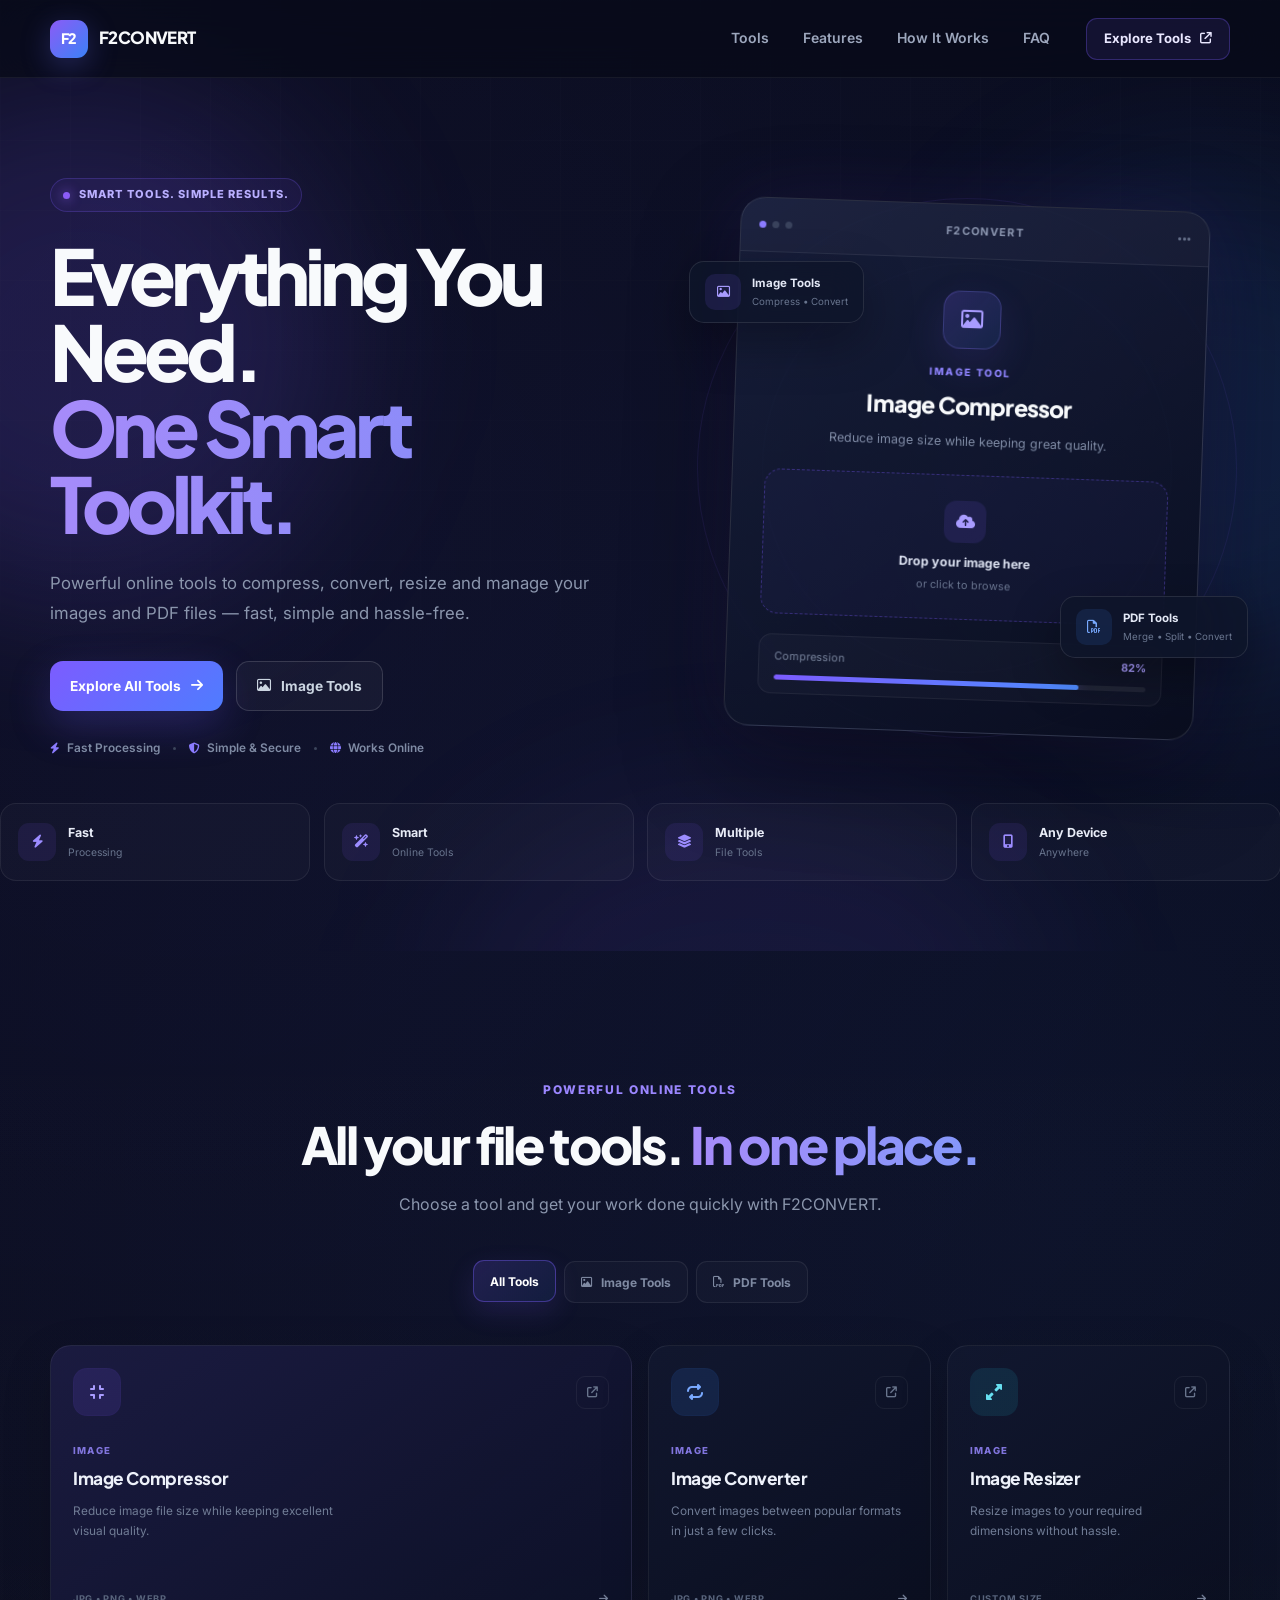
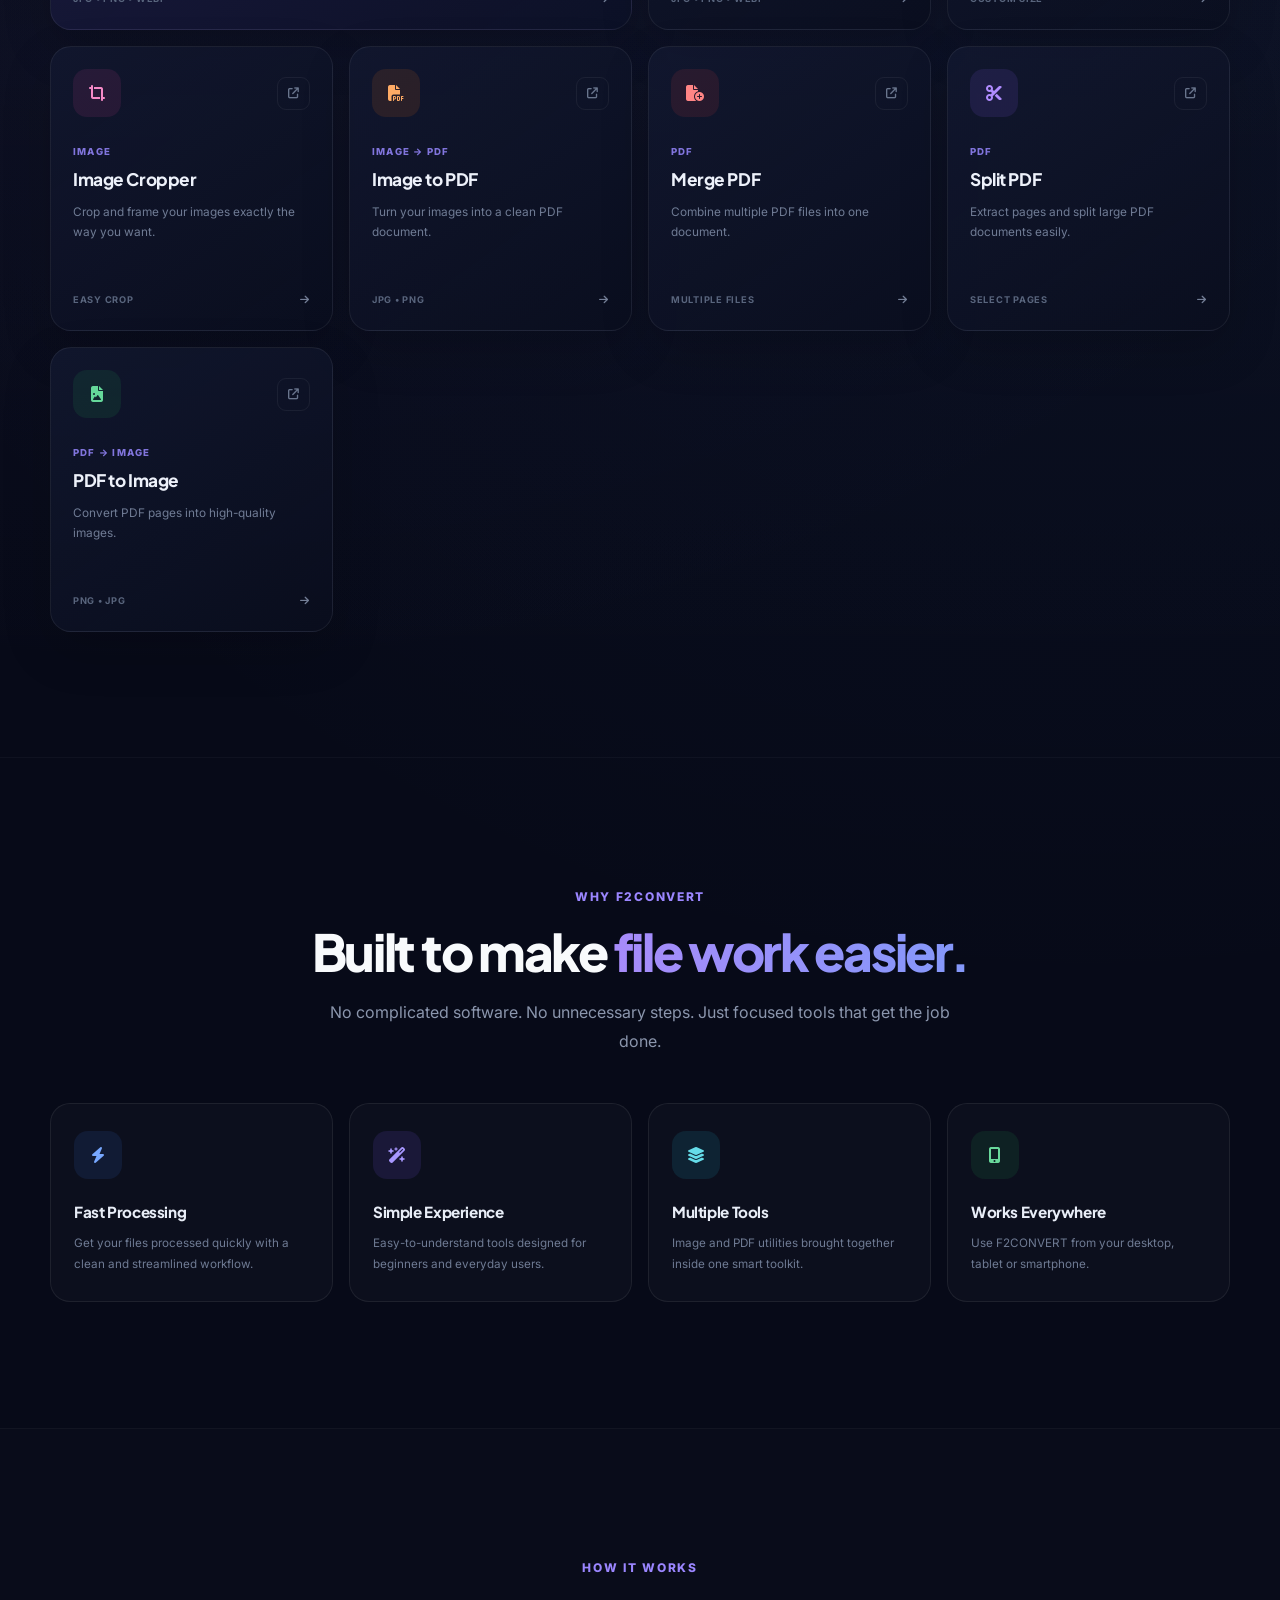
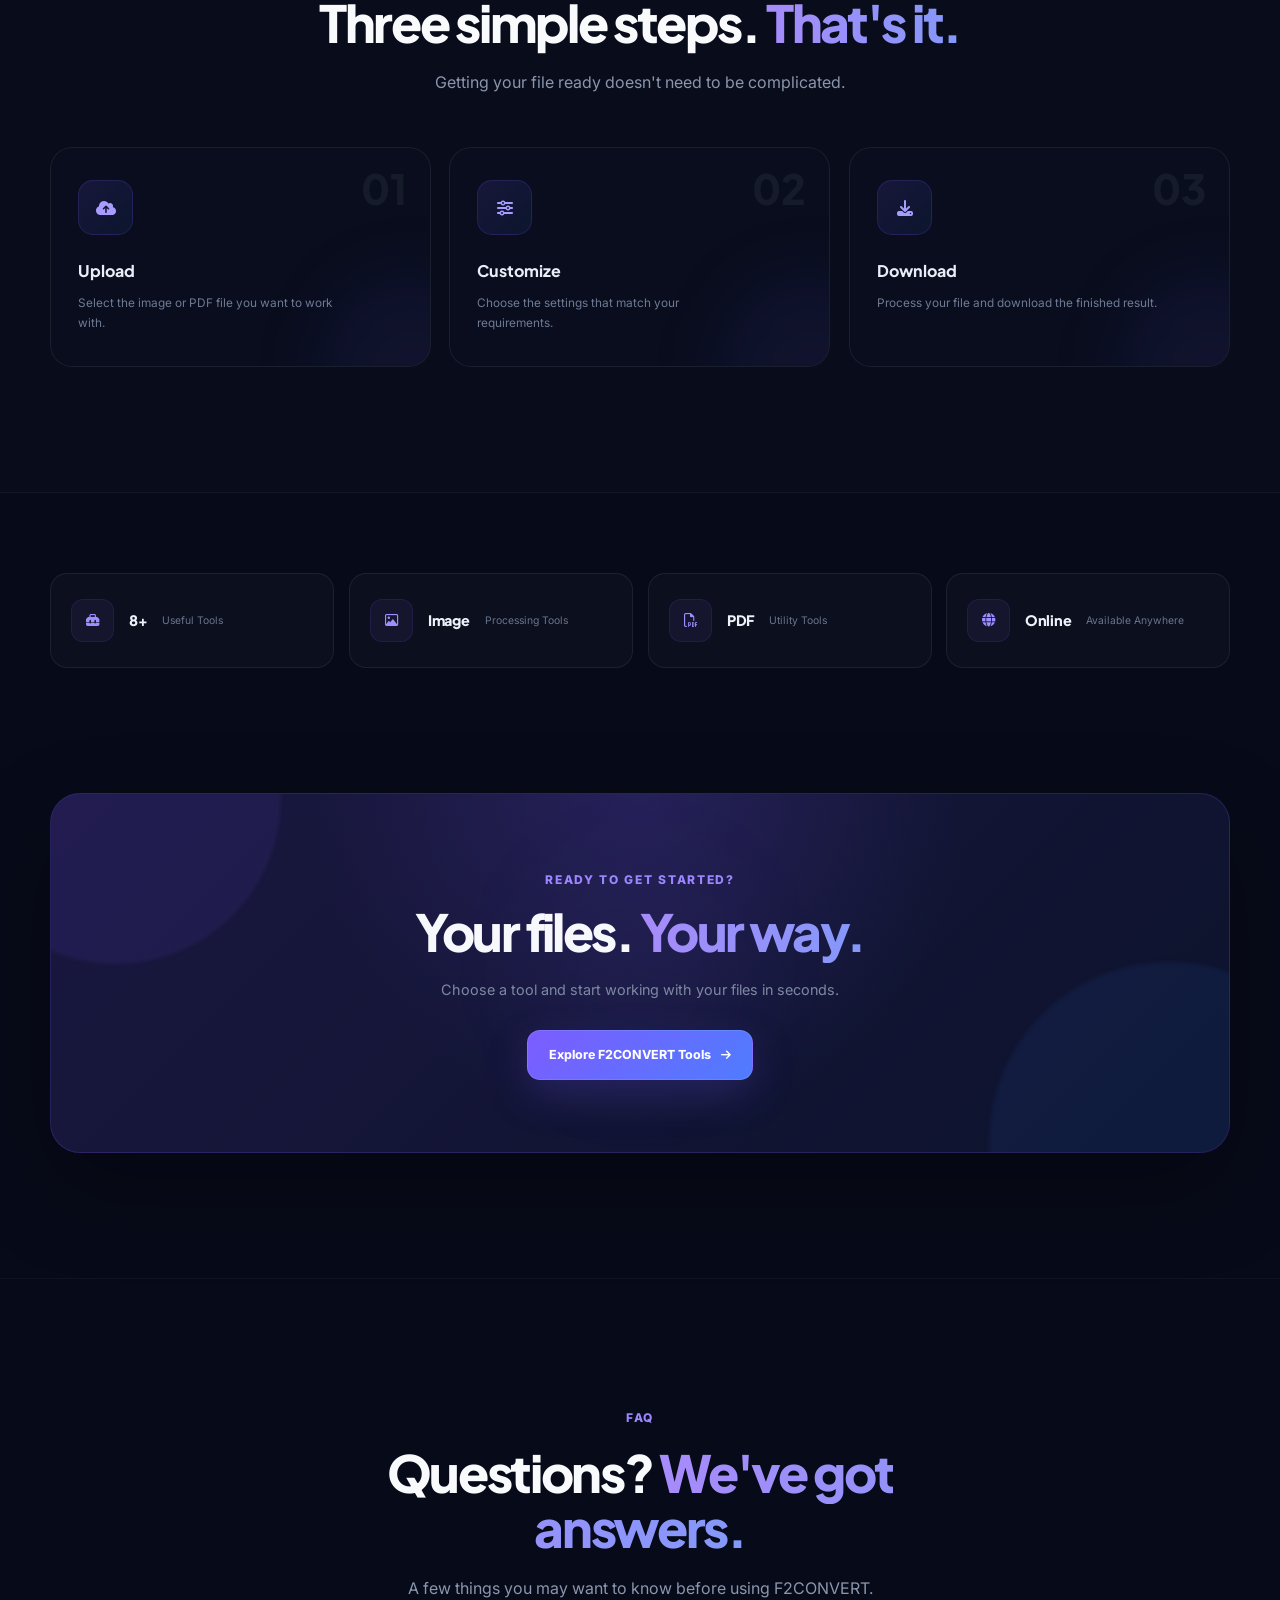
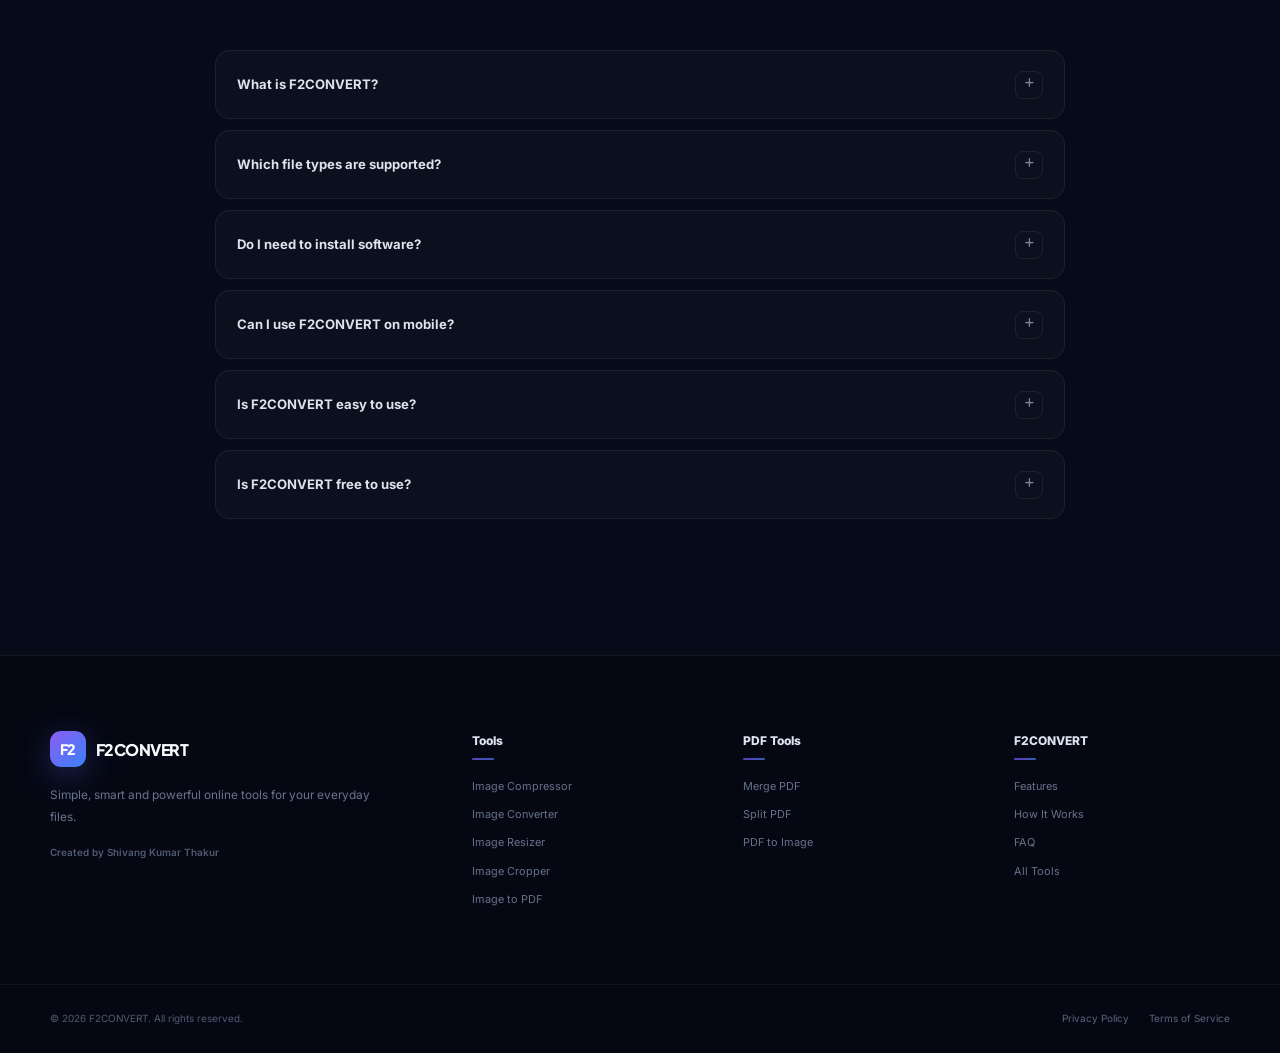
==== commit 08a166a1: "Complete image compressor core functionality" ====
--- a/index.html
+++ b/index.html
@@ -1,6 +1,5 @@
 <!DOCTYPE html>
 <html lang="en">
-
 <head>
 
     <meta charset="UTF-8">
@@ -12,63 +11,88 @@
 
     <meta
         name="description"
-        content="SmartToolKits — Fast and simple online tools for images and PDF files."
+        content="F2CONVERT — Fast and powerful online tools for images and PDF files."
     >
 
     <meta
-        name="author"
-        content="SmartToolKits"
+        name="theme-color"
+        content="#080b1a"
     >
 
-    <title>SmartToolKits — Fast Online Image & PDF Tools</title>
-
-    <link rel="stylesheet" href="style.css">
+    <title>F2CONVERT — Smart Online Tools</title>
+
+
+    <!-- Google Fonts -->
+
+    <link rel="preconnect" href="https://fonts.googleapis.com">
+
+    <link
+        rel="preconnect"
+        href="https://fonts.gstatic.com"
+        crossorigin
+    >
+
+    <link
+        href="https://fonts.googleapis.com/css2?family=Inter:wght@400;500;600;700;800&family=Plus+Jakarta+Sans:wght@500;600;700;800&display=swap"
+        rel="stylesheet"
+    >
+
+
+    <!-- Icons -->
+
+    <link
+        rel="stylesheet"
+        href="https://cdnjs.cloudflare.com/ajax/libs/font-awesome/6.5.2/css/all.min.css"
+    >
+
+
+    <!-- Main CSS -->
+
+    <link
+        rel="stylesheet"
+        href="style.css"
+    >
 
 </head>
 
 
 <body>
 
+
     <!-- =========================================
-         HEADER / NAVIGATION
-         ========================================= -->
+         HEADER
+    ========================================== -->
 
     <header class="site-header">
 
         <div class="header-container">
 
-            <!-- BRAND -->
+
+            <!-- LOGO -->
 
             <a
-                href="index.html"
+                href="/"
                 class="brand"
-                aria-label="SmartToolKits Home"
+                aria-label="F2CONVERT Home"
             >
 
                 <span class="brand-symbol">
-                    ST
+                    F2
                 </span>
 
-                <span class="brand-name">
-                    Smart<span>ToolKits</span>
+                <span class="brand-text">
+                    F2CONVERT
                 </span>
 
             </a>
 
 
-            <!-- MAIN NAVIGATION -->
+            <!-- NAVIGATION -->
 
             <nav
-                class="main-navigation"
-                aria-label="Main Navigation"
+                class="main-nav"
+                aria-label="Main navigation"
             >
-
-                <a
-                    href="#home"
-                    class="nav-link active"
-                >
-                    Home
-                </a>
 
                 <a
                     href="#tools"
@@ -78,24 +102,24 @@
                 </a>
 
                 <a
-                    href="#image-tools"
+                    href="#features"
                     class="nav-link"
                 >
-                    Image Tools
+                    Features
                 </a>
 
                 <a
-                    href="#pdf-tools"
+                    href="#how-it-works"
                     class="nav-link"
                 >
-                    PDF Tools
+                    How It Works
                 </a>
 
                 <a
-                    href="#about"
+                    href="#faq"
                     class="nav-link"
                 >
-                    About
+                    FAQ
                 </a>
 
             </nav>
@@ -103,1744 +127,1866 @@
 
             <!-- HEADER ACTION -->
 
-            <div class="header-action">
+            <a
+                href="#tools"
+                class="header-cta"
+            >
+
+                <span>
+                    Explore Tools
+                </span>
+
+                <i class="fa-solid fa-arrow-up-right-from-square"></i>
+
+            </a>
+
+
+            <!-- MOBILE MENU -->
+
+            <button
+                type="button"
+                class="mobile-menu-toggle"
+                aria-label="Open menu"
+                aria-expanded="false"
+            >
+
+                <span></span>
+                <span></span>
+                <span></span>
+
+            </button>
+
+        </div>
+
+    </header>
+        <!-- =========================================
+         MAIN CONTENT
+    ========================================== -->
+
+    <main>
+
+
+        <!-- =========================================
+             HERO SECTION
+        ========================================== -->
+
+        <section class="hero-section">
+
+            <!-- Background Effects -->
+
+            <div class="hero-background">
+
+                <div class="hero-grid"></div>
+
+                <div class="hero-glow hero-glow-one"></div>
+
+                <div class="hero-glow hero-glow-two"></div>
+
+                <div class="hero-glow hero-glow-three"></div>
+
+            </div>
+
+
+            <div class="hero-container">
+
+
+                <!-- HERO CONTENT -->
+
+                <div class="hero-content">
+
+
+                    <div class="hero-badge">
+
+                        <span class="hero-badge-dot"></span>
+
+                        <span>
+                            SMART TOOLS. SIMPLE RESULTS.
+                        </span>
+
+                    </div>
+
+
+                    <h1 class="hero-title">
+
+                        Everything You Need.
+
+                        <span>
+                            One Smart Toolkit.
+                        </span>
+
+                    </h1>
+
+
+                    <p class="hero-description">
+
+                        Powerful online tools to compress,
+                        convert, resize and manage your
+                        images and PDF files — fast,
+                        simple and hassle-free.
+
+                    </p>
+
+
+                    <div class="hero-actions">
+
+
+                        <a
+                            href="#tools"
+                            class="hero-primary-button"
+                        >
+
+                            <span>
+                                Explore All Tools
+                            </span>
+
+                            <i class="fa-solid fa-arrow-right"></i>
+
+                        </a>
+
+
+                        <a
+                            href="#image-tools"
+                            class="hero-secondary-button"
+                        >
+
+                            <i class="fa-regular fa-image"></i>
+
+                            <span>
+                                Image Tools
+                            </span>
+
+                        </a>
+
+                    </div>
+
+
+                    <!-- HERO TRUST -->
+
+                    <div class="hero-trust">
+
+                        <div class="trust-item">
+
+                            <i class="fa-solid fa-bolt"></i>
+
+                            <span>
+                                Fast Processing
+                            </span>
+
+                        </div>
+
+
+                        <span class="trust-divider"></span>
+
+
+                        <div class="trust-item">
+
+                            <i class="fa-solid fa-shield-halved"></i>
+
+                            <span>
+                                Simple &amp; Secure
+                            </span>
+
+                        </div>
+
+
+                        <span class="trust-divider"></span>
+
+
+                        <div class="trust-item">
+
+                            <i class="fa-solid fa-globe"></i>
+
+                            <span>
+                                Works Online
+                            </span>
+
+                        </div>
+
+                    </div>
+
+                </div>
+
+
+                <!-- =========================================
+                     HERO VISUAL
+                ========================================== -->
+
+                <div class="hero-visual">
+
+
+                    <!-- Decorative Orbits -->
+
+                    <div class="visual-orbit orbit-one"></div>
+
+                    <div class="visual-orbit orbit-two"></div>
+
+
+                    <!-- MAIN TOOL PREVIEW -->
+
+                    <div class="hero-tool-window">
+
+
+                        <!-- Window Header -->
+
+                        <div class="window-header">
+
+                            <div class="window-dots">
+
+                                <span></span>
+                                <span></span>
+                                <span></span>
+
+                            </div>
+
+
+                            <div class="window-title">
+
+                                F2CONVERT
+
+                            </div>
+
+
+                            <div class="window-menu">
+
+                                <i class="fa-solid fa-ellipsis"></i>
+
+                            </div>
+
+                        </div>
+
+
+                        <!-- Window Content -->
+
+                        <div class="window-content">
+
+
+                            <div class="window-tool-icon">
+
+                                <i class="fa-regular fa-image"></i>
+
+                            </div>
+
+
+                            <span class="window-label">
+
+                                IMAGE TOOL
+
+                            </span>
+
+
+                            <h3>
+
+                                Image Compressor
+
+                            </h3>
+
+
+                            <p>
+
+                                Reduce image size while
+                                keeping great quality.
+
+                            </p>
+
+
+                            <!-- Upload Area -->
+
+                            <div class="window-upload">
+
+                                <div class="upload-icon">
+
+                                    <i class="fa-solid fa-cloud-arrow-up"></i>
+
+                                </div>
+
+
+                                <strong>
+
+                                    Drop your image here
+
+                                </strong>
+
+
+                                <span>
+
+                                    or click to browse
+
+                                </span>
+
+                            </div>
+
+
+                            <!-- Preview Processing -->
+
+                            <div class="window-processing">
+
+                                <div class="processing-info">
+
+                                    <span>
+                                        Compression
+                                    </span>
+
+                                    <strong>
+                                        82%
+                                    </strong>
+
+                                </div>
+
+
+                                <div class="processing-bar">
+
+                                    <span></span>
+
+                                </div>
+
+                            </div>
+
+                        </div>
+
+                    </div>
+
+
+                    <!-- FLOATING IMAGE CARD -->
+
+                    <div class="floating-tool-card floating-image-card">
+
+                        <div class="floating-tool-icon">
+
+                            <i class="fa-regular fa-image"></i>
+
+                        </div>
+
+
+                        <div class="floating-tool-text">
+
+                            <strong>
+                                Image Tools
+                            </strong>
+
+                            <span>
+                                Compress • Convert
+                            </span>
+
+                        </div>
+
+                    </div>
+
+
+                    <!-- FLOATING PDF CARD -->
+
+                    <div class="floating-tool-card floating-pdf-card">
+
+                        <div class="floating-tool-icon">
+
+                            <i class="fa-regular fa-file-pdf"></i>
+
+                        </div>
+
+
+                        <div class="floating-tool-text">
+
+                            <strong>
+                                PDF Tools
+                            </strong>
+
+                            <span>
+                                Merge • Split • Convert
+                            </span>
+
+                        </div>
+
+                    </div>
+
+
+                </div>
+
+            </div>
+
+
+            <!-- HERO STATS -->
+
+            <div class="hero-stats-container">
+
+                <div class="hero-stat">
+
+                    <div class="hero-stat-icon">
+                        <i class="fa-solid fa-bolt"></i>
+                    </div>
+
+                    <div class="hero-stat-content">
+
+                        <strong>
+                            Fast
+                        </strong>
+
+                        <span>
+                            Processing
+                        </span>
+
+                    </div>
+
+                </div>
+
+
+                <div class="hero-stat">
+
+                    <div class="hero-stat-icon">
+                        <i class="fa-solid fa-wand-magic-sparkles"></i>
+                    </div>
+
+                    <div class="hero-stat-content">
+
+                        <strong>
+                            Smart
+                        </strong>
+
+                        <span>
+                            Online Tools
+                        </span>
+
+                    </div>
+
+                </div>
+
+
+                <div class="hero-stat">
+
+                    <div class="hero-stat-icon">
+                        <i class="fa-solid fa-layer-group"></i>
+                    </div>
+
+                    <div class="hero-stat-content">
+
+                        <strong>
+                            Multiple
+                        </strong>
+
+                        <span>
+                            File Tools
+                        </span>
+
+                    </div>
+
+                </div>
+
+
+                <div class="hero-stat">
+
+                    <div class="hero-stat-icon">
+                        <i class="fa-solid fa-mobile-screen-button"></i>
+                    </div>
+
+                    <div class="hero-stat-content">
+
+                        <strong>
+                            Any Device
+                        </strong>
+
+                        <span>
+                            Anywhere
+                        </span>
+
+                    </div>
+
+                </div>
+
+            </div>
+
+        </section>
+                <!-- =========================================
+             TOOLS SECTION
+        ========================================== -->
+
+        <section
+            class="tools-section"
+            id="tools"
+        >
+
+            <div class="section-container">
+
+
+                <!-- SECTION HEADING -->
+
+                <div class="section-heading">
+
+                    <span class="section-kicker">
+                        POWERFUL ONLINE TOOLS
+                    </span>
+
+                    <h2>
+                        All your file tools.
+                        <span>In one place.</span>
+                    </h2>
+
+                    <p>
+                        Choose a tool and get your work done
+                        quickly with F2CONVERT.
+                    </p>
+
+                </div>
+
+
+                <!-- TOOL FILTER -->
+
+                <div class="tool-filter">
+
+                    <button
+                        type="button"
+                        class="tool-filter-button active"
+                        data-filter="all"
+                    >
+                        All Tools
+                    </button>
+
+
+                    <button
+                        type="button"
+                        class="tool-filter-button"
+                        data-filter="image"
+                    >
+                        <i class="fa-regular fa-image"></i>
+
+                        Image Tools
+                    </button>
+
+
+                    <button
+                        type="button"
+                        class="tool-filter-button"
+                        data-filter="pdf"
+                    >
+                        <i class="fa-regular fa-file-pdf"></i>
+
+                        PDF Tools
+                    </button>
+
+                </div>
+
+
+                <!-- =========================================
+                     TOOLS GRID
+                ========================================== -->
+
+                <div
+                    class="tools-grid"
+                    id="image-tools"
+                >
+
+
+                    <!-- IMAGE COMPRESSOR -->
+
+                    <a
+                        href="Image/Image-compressor/image-compressor.html"
+                        class="tool-card tool-card-featured"
+                        data-category="image"
+                    >
+
+                        <div class="tool-card-top">
+
+                            <div class="tool-card-icon purple">
+
+                                <i class="fa-solid fa-compress"></i>
+
+                            </div>
+
+
+                            <span class="tool-card-arrow">
+
+                                <i class="fa-solid fa-arrow-up-right-from-square"></i>
+
+                            </span>
+
+                        </div>
+
+
+                        <div class="tool-card-content">
+
+                            <span class="tool-card-category">
+                                IMAGE
+                            </span>
+
+
+                            <h3>
+                                Image Compressor
+                            </h3>
+
+
+                            <p>
+                                Reduce image file size while
+                                keeping excellent visual quality.
+                            </p>
+
+                        </div>
+
+
+                        <div class="tool-card-footer">
+
+                            <span>
+                                JPG • PNG • WEBP
+                            </span>
+
+                            <i class="fa-solid fa-arrow-right"></i>
+
+                        </div>
+
+                    </a>
+
+
+                    <!-- IMAGE CONVERTER -->
+
+                    <a
+                        href="Image/image-conversion/image-converter.html"
+                        class="tool-card"
+                        data-category="image"
+                    >
+
+                        <div class="tool-card-top">
+
+                            <div class="tool-card-icon blue">
+
+                                <i class="fa-solid fa-repeat"></i>
+
+                            </div>
+
+
+                            <span class="tool-card-arrow">
+
+                                <i class="fa-solid fa-arrow-up-right-from-square"></i>
+
+                            </span>
+
+                        </div>
+
+
+                        <div class="tool-card-content">
+
+                            <span class="tool-card-category">
+                                IMAGE
+                            </span>
+
+
+                            <h3>
+                                Image Converter
+                            </h3>
+
+
+                            <p>
+                                Convert images between popular
+                                formats in just a few clicks.
+                            </p>
+
+                        </div>
+
+
+                        <div class="tool-card-footer">
+
+                            <span>
+                                JPG • PNG • WEBP
+                            </span>
+
+                            <i class="fa-solid fa-arrow-right"></i>
+
+                        </div>
+
+                    </a>
+
+
+                    <!-- IMAGE RESIZER -->
+
+                    <a
+                        href="Image/image-resizer/image-resizer.html"
+                        class="tool-card"
+                        data-category="image"
+                    >
+
+                        <div class="tool-card-top">
+
+                            <div class="tool-card-icon cyan">
+
+                                <i class="fa-solid fa-up-right-and-down-left-from-center"></i>
+
+                            </div>
+
+
+                            <span class="tool-card-arrow">
+
+                                <i class="fa-solid fa-arrow-up-right-from-square"></i>
+
+                            </span>
+
+                        </div>
+
+
+                        <div class="tool-card-content">
+
+                            <span class="tool-card-category">
+                                IMAGE
+                            </span>
+
+
+                            <h3>
+                                Image Resizer
+                            </h3>
+
+
+                            <p>
+                                Resize images to your required
+                                dimensions without hassle.
+                            </p>
+
+                        </div>
+
+
+                        <div class="tool-card-footer">
+
+                            <span>
+                                CUSTOM SIZE
+                            </span>
+
+                            <i class="fa-solid fa-arrow-right"></i>
+
+                        </div>
+
+                    </a>
+
+
+                    <!-- IMAGE CROP TOOL -->
+
+                    <a
+                        href="Image/image-cropper/image-cropper.html"
+                        class="tool-card"
+                        data-category="image"
+                    >
+
+                        <div class="tool-card-top">
+
+                            <div class="tool-card-icon pink">
+
+                                <i class="fa-solid fa-crop-simple"></i>
+
+                            </div>
+
+
+                            <span class="tool-card-arrow">
+
+                                <i class="fa-solid fa-arrow-up-right-from-square"></i>
+
+                            </span>
+
+                        </div>
+
+
+                        <div class="tool-card-content">
+
+                            <span class="tool-card-category">
+                                IMAGE
+                            </span>
+
+
+                            <h3>
+                                Image Cropper
+                            </h3>
+
+
+                            <p>
+                                Crop and frame your images
+                                exactly the way you want.
+                            </p>
+
+                        </div>
+
+
+                        <div class="tool-card-footer">
+
+                            <span>
+                                EASY CROP
+                            </span>
+
+                            <i class="fa-solid fa-arrow-right"></i>
+
+                        </div>
+
+                    </a>
+
+
+                    <!-- IMAGE TO PDF -->
+
+                    <a
+                        href="pdf/image-to-pdf/image-to-pdf.html"
+                        class="tool-card"
+                        data-category="image"
+                    >
+
+                        <div class="tool-card-top">
+
+                            <div class="tool-card-icon orange">
+
+                                <i class="fa-solid fa-file-pdf"></i>
+
+                            </div>
+
+
+                            <span class="tool-card-arrow">
+
+                                <i class="fa-solid fa-arrow-up-right-from-square"></i>
+
+                            </span>
+
+                        </div>
+
+
+                        <div class="tool-card-content">
+
+                            <span class="tool-card-category">
+                                IMAGE → PDF
+                            </span>
+
+
+                            <h3>
+                                Image to PDF
+                            </h3>
+
+
+                            <p>
+                                Turn your images into a
+                                clean PDF document.
+                            </p>
+
+                        </div>
+
+
+                        <div class="tool-card-footer">
+
+                            <span>
+                                JPG • PNG
+                            </span>
+
+                            <i class="fa-solid fa-arrow-right"></i>
+
+                        </div>
+
+                    </a>
+
+
+                    <!-- PDF MERGER -->
+
+                    <a
+                        href="pdf/Pdf-Merge/pdf-merge.html"
+                        class="tool-card"
+                        data-category="pdf"
+                    >
+
+                        <div class="tool-card-top">
+
+                            <div class="tool-card-icon red">
+
+                                <i class="fa-solid fa-file-circle-plus"></i>
+
+                            </div>
+
+
+                            <span class="tool-card-arrow">
+
+                                <i class="fa-solid fa-arrow-up-right-from-square"></i>
+
+                            </span>
+
+                        </div>
+
+
+                        <div class="tool-card-content">
+
+                            <span class="tool-card-category">
+                                PDF
+                            </span>
+
+
+                            <h3>
+                                Merge PDF
+                            </h3>
+
+
+                            <p>
+                                Combine multiple PDF files
+                                into one document.
+                            </p>
+
+                        </div>
+
+
+                        <div class="tool-card-footer">
+
+                            <span>
+                                MULTIPLE FILES
+                            </span>
+
+                            <i class="fa-solid fa-arrow-right"></i>
+
+                        </div>
+
+                    </a>
+
+
+                    <!-- PDF SPLITTER -->
+
+                    <a
+                        href="pdf/pdf-split/pdf-split.html"
+                        class="tool-card"
+                        data-category="pdf"
+                    >
+
+                        <div class="tool-card-top">
+
+                            <div class="tool-card-icon violet">
+
+                                <i class="fa-solid fa-scissors"></i>
+
+                            </div>
+
+
+                            <span class="tool-card-arrow">
+
+                                <i class="fa-solid fa-arrow-up-right-from-square"></i>
+
+                            </span>
+
+                        </div>
+
+
+                        <div class="tool-card-content">
+
+                            <span class="tool-card-category">
+                                PDF
+                            </span>
+
+
+                            <h3>
+                                Split PDF
+                            </h3>
+
+
+                            <p>
+                                Extract pages and split
+                                large PDF documents easily.
+                            </p>
+
+                        </div>
+
+
+                        <div class="tool-card-footer">
+
+                            <span>
+                                SELECT PAGES
+                            </span>
+
+                            <i class="fa-solid fa-arrow-right"></i>
+
+                        </div>
+
+                    </a>
+
+
+                    <!-- PDF TO IMAGE -->
+
+                    <a
+                        href="pdf/Pdf-to-image/pdf-to-image.html"
+                        class="tool-card"
+                        data-category="pdf"
+                    >
+
+                        <div class="tool-card-top">
+
+                            <div class="tool-card-icon green">
+
+                                <i class="fa-solid fa-file-image"></i>
+
+                            </div>
+
+
+                            <span class="tool-card-arrow">
+
+                                <i class="fa-solid fa-arrow-up-right-from-square"></i>
+
+                            </span>
+
+                        </div>
+
+
+                        <div class="tool-card-content">
+
+                            <span class="tool-card-category">
+                                PDF → IMAGE
+                            </span>
+
+
+                            <h3>
+                                PDF to Image
+                            </h3>
+
+
+                            <p>
+                                Convert PDF pages into
+                                high-quality images.
+                            </p>
+
+                        </div>
+
+
+                        <div class="tool-card-footer">
+
+                            <span>
+                                PNG • JPG
+                            </span>
+
+                            <i class="fa-solid fa-arrow-right"></i>
+
+                        </div>
+
+                    </a>
+
+
+                </div>
+
+            </div>
+
+        </section>
+                <!-- =========================================
+             WHY F2CONVERT
+        ========================================== -->
+
+        <section
+            class="features-section"
+            id="features"
+        >
+
+            <div class="section-container">
+
+
+                <div class="section-heading">
+
+                    <span class="section-kicker">
+                        WHY F2CONVERT
+                    </span>
+
+                    <h2>
+                        Built to make
+                        <span>file work easier.</span>
+                    </h2>
+
+                    <p>
+                        No complicated software. No unnecessary
+                        steps. Just focused tools that get the
+                        job done.
+                    </p>
+
+                </div>
+
+
+                <div class="features-grid">
+
+
+                    <!-- FEATURE 1 -->
+
+                    <article class="feature-card">
+
+                        <div class="feature-icon blue">
+
+                            <i class="fa-solid fa-bolt"></i>
+
+                        </div>
+
+
+                        <h3>
+                            Fast Processing
+                        </h3>
+
+
+                        <p>
+                            Get your files processed quickly
+                            with a clean and streamlined
+                            workflow.
+                        </p>
+
+                    </article>
+
+
+                    <!-- FEATURE 2 -->
+
+                    <article class="feature-card">
+
+                        <div class="feature-icon purple">
+
+                            <i class="fa-solid fa-wand-magic-sparkles"></i>
+
+                        </div>
+
+
+                        <h3>
+                            Simple Experience
+                        </h3>
+
+
+                        <p>
+                            Easy-to-understand tools designed
+                            for beginners and everyday users.
+                        </p>
+
+                    </article>
+
+
+                    <!-- FEATURE 3 -->
+
+                    <article class="feature-card">
+
+                        <div class="feature-icon cyan">
+
+                            <i class="fa-solid fa-layer-group"></i>
+
+                        </div>
+
+
+                        <h3>
+                            Multiple Tools
+                        </h3>
+
+
+                        <p>
+                            Image and PDF utilities brought
+                            together inside one smart toolkit.
+                        </p>
+
+                    </article>
+
+
+                    <!-- FEATURE 4 -->
+
+                    <article class="feature-card">
+
+                        <div class="feature-icon green">
+
+                            <i class="fa-solid fa-mobile-screen-button"></i>
+
+                        </div>
+
+
+                        <h3>
+                            Works Everywhere
+                        </h3>
+
+
+                        <p>
+                            Use F2CONVERT from your desktop,
+                            tablet or smartphone.
+                        </p>
+
+                    </article>
+
+
+                </div>
+
+            </div>
+
+        </section>
+
+
+        <!-- =========================================
+             HOW IT WORKS
+        ========================================== -->
+
+        <section
+            class="how-section"
+            id="how-it-works"
+        >
+
+            <div class="section-container">
+
+
+                <div class="section-heading">
+
+                    <span class="section-kicker">
+                        HOW IT WORKS
+                    </span>
+
+                    <h2>
+                        Three simple steps.
+                        <span>That's it.</span>
+                    </h2>
+
+                    <p>
+                        Getting your file ready doesn't
+                        need to be complicated.
+                    </p>
+
+                </div>
+
+
+                <div class="steps-grid">
+
+
+                    <!-- STEP 1 -->
+
+                    <div class="step-card">
+
+                        <div class="step-number">
+                            01
+                        </div>
+
+
+                        <div class="step-icon">
+
+                            <i class="fa-solid fa-cloud-arrow-up"></i>
+
+                        </div>
+
+
+                        <h3>
+                            Upload
+                        </h3>
+
+
+                        <p>
+                            Select the image or PDF file
+                            you want to work with.
+                        </p>
+
+                    </div>
+
+
+                    <!-- STEP 2 -->
+
+                    <div class="step-card">
+
+                        <div class="step-number">
+                            02
+                        </div>
+
+
+                        <div class="step-icon">
+
+                            <i class="fa-solid fa-sliders"></i>
+
+                        </div>
+
+
+                        <h3>
+                            Customize
+                        </h3>
+
+
+                        <p>
+                            Choose the settings that match
+                            your requirements.
+                        </p>
+
+                    </div>
+
+
+                    <!-- STEP 3 -->
+
+                    <div class="step-card">
+
+                        <div class="step-number">
+                            03
+                        </div>
+
+
+                        <div class="step-icon">
+
+                            <i class="fa-solid fa-download"></i>
+
+                        </div>
+
+
+                        <h3>
+                            Download
+                        </h3>
+
+
+                        <p>
+                            Process your file and download
+                            the finished result.
+                        </p>
+
+                    </div>
+
+
+                </div>
+
+            </div>
+
+        </section>
+                <!-- =========================================
+             STATISTICS SECTION
+        ========================================== -->
+
+        <section class="stats-section">
+
+            <div class="section-container">
+
+                <div class="stats-grid">
+
+
+                    <div class="stat-card">
+
+                        <div class="stat-card-icon">
+                            <i class="fa-solid fa-toolbox"></i>
+                        </div>
+
+                        <strong>
+                            8+
+                        </strong>
+
+                        <span>
+                            Useful Tools
+                        </span>
+
+                    </div>
+
+
+                    <div class="stat-card">
+
+                        <div class="stat-card-icon">
+                            <i class="fa-regular fa-image"></i>
+                        </div>
+
+                        <strong>
+                            Image
+                        </strong>
+
+                        <span>
+                            Processing Tools
+                        </span>
+
+                    </div>
+
+
+                    <div class="stat-card">
+
+                        <div class="stat-card-icon">
+                            <i class="fa-regular fa-file-pdf"></i>
+                        </div>
+
+                        <strong>
+                            PDF
+                        </strong>
+
+                        <span>
+                            Utility Tools
+                        </span>
+
+                    </div>
+
+
+                    <div class="stat-card">
+
+                        <div class="stat-card-icon">
+                            <i class="fa-solid fa-globe"></i>
+                        </div>
+
+                        <strong>
+                            Online
+                        </strong>
+
+                        <span>
+                            Available Anywhere
+                        </span>
+
+                    </div>
+
+
+                </div>
+
+            </div>
+
+        </section>
+
+
+        <!-- =========================================
+             CALL TO ACTION
+        ========================================== -->
+
+        <section class="cta-section">
+
+            <div class="section-container">
+
+                <div class="cta-card">
+
+
+                    <div class="cta-glow"></div>
+
+
+                    <div class="cta-content">
+
+                        <span class="section-kicker">
+                            READY TO GET STARTED?
+                        </span>
+
+
+                        <h2>
+                            Your files.
+                            <span>Your way.</span>
+                        </h2>
+
+
+                        <p>
+                            Choose a tool and start working
+                            with your files in seconds.
+                        </p>
+
+
+                        <a
+                            href="#tools"
+                            class="cta-button"
+                        >
+
+                            <span>
+                                Explore F2CONVERT Tools
+                            </span>
+
+                            <i class="fa-solid fa-arrow-right"></i>
+
+                        </a>
+
+                    </div>
+
+
+                    <div class="cta-decoration">
+
+                        <div class="cta-orb orb-one"></div>
+
+                        <div class="cta-orb orb-two"></div>
+
+                        <div class="cta-orb orb-three"></div>
+
+                    </div>
+
+                </div>
+
+            </div>
+
+        </section>
+                <!-- =========================================
+             FAQ SECTION
+        ========================================== -->
+
+        <section
+            class="faq-section"
+            id="faq"
+        >
+
+            <div class="section-container">
+
+
+                <div class="section-heading">
+
+                    <span class="section-kicker">
+                        FAQ
+                    </span>
+
+                    <h2>
+                        Questions?
+                        <span>We've got answers.</span>
+                    </h2>
+
+                    <p>
+                        A few things you may want to know
+                        before using F2CONVERT.
+                    </p>
+
+                </div>
+
+
+                <div class="faq-list">
+
+
+                    <!-- FAQ 1 -->
+
+                    <details class="faq-item">
+
+                        <summary>
+
+                            <span>
+                                What is F2CONVERT?
+                            </span>
+
+                            <i class="fa-solid fa-plus"></i>
+
+                        </summary>
+
+
+                        <div class="faq-answer">
+
+                            <p>
+                                F2CONVERT is an online toolkit
+                                that provides simple tools for
+                                working with image and PDF files.
+                            </p>
+
+                        </div>
+
+                    </details>
+
+
+                    <!-- FAQ 2 -->
+
+                    <details class="faq-item">
+
+                        <summary>
+
+                            <span>
+                                Which file types are supported?
+                            </span>
+
+                            <i class="fa-solid fa-plus"></i>
+
+                        </summary>
+
+
+                        <div class="faq-answer">
+
+                            <p>
+                                Supported file formats depend
+                                on the individual tool. Each
+                                tool clearly shows the formats
+                                it can process.
+                            </p>
+
+                        </div>
+
+                    </details>
+
+
+                    <!-- FAQ 3 -->
+
+                    <details class="faq-item">
+
+                        <summary>
+
+                            <span>
+                                Do I need to install software?
+                            </span>
+
+                            <i class="fa-solid fa-plus"></i>
+
+                        </summary>
+
+
+                        <div class="faq-answer">
+
+                            <p>
+                                No. F2CONVERT is designed to
+                                work directly in your web browser,
+                                so there is no software installation
+                                required.
+                            </p>
+
+                        </div>
+
+                    </details>
+
+
+                    <!-- FAQ 4 -->
+
+                    <details class="faq-item">
+
+                        <summary>
+
+                            <span>
+                                Can I use F2CONVERT on mobile?
+                            </span>
+
+                            <i class="fa-solid fa-plus"></i>
+
+                        </summary>
+
+
+                        <div class="faq-answer">
+
+                            <p>
+                                Yes. The website is designed to
+                                work across desktop, tablet and
+                                mobile devices.
+                            </p>
+
+                        </div>
+
+                    </details>
+
+
+                    <!-- FAQ 5 -->
+
+                    <details class="faq-item">
+
+                        <summary>
+
+                            <span>
+                                Is F2CONVERT easy to use?
+                            </span>
+
+                            <i class="fa-solid fa-plus"></i>
+
+                        </summary>
+
+
+                        <div class="faq-answer">
+
+                            <p>
+                                Yes. Each tool follows a simple
+                                workflow so you can upload a file,
+                                choose your settings and get your
+                                result with minimal steps.
+                            </p>
+
+                        </div>
+
+                    </details>
+
+
+                    <!-- FAQ 6 -->
+
+                    <details class="faq-item">
+
+                        <summary>
+
+                            <span>
+                                Is F2CONVERT free to use?
+                            </span>
+
+                            <i class="fa-solid fa-plus"></i>
+
+                        </summary>
+
+
+                        <div class="faq-answer">
+
+                            <p>
+                                F2CONVERT is built to provide
+                                convenient online file tools
+                                without requiring complicated
+                                software or installations.
+                            </p>
+
+                        </div>
+
+                    </details>
+
+
+                </div>
+
+            </div>
+
+        </section>
+                <!-- =========================================
+             FOOTER
+        ========================================== -->
+
+        <footer class="site-footer">
+
+            <div class="footer-container">
+
+
+                <!-- FOOTER BRAND -->
+
+                <div class="footer-brand">
+
+                    <a
+                        href="/"
+                        class="footer-logo"
+                    >
+
+                        <span class="brand-symbol">
+                            F2
+                        </span>
+
+                        <span class="brand-text">
+                            F2CONVERT
+                        </span>
+
+                    </a>
+
+
+                    <p>
+                        Simple, smart and powerful online
+                        tools for your everyday files.
+                    </p>
+
+
+                    <span class="footer-credit">
+                        Created by Shivang Kumar Thakur
+                    </span>
+
+                </div>
+
+
+                <!-- FOOTER LINKS -->
+
+                <div class="footer-column">
+
+                    <h3>
+                        Tools
+                    </h3>
+
+
+                    <a href="image-compressor.html">
+                        Image Compressor
+                    </a>
+
+                    <a href="image-converter.html">
+                        Image Converter
+                    </a>
+
+                    <a href="image-resizer.html">
+                        Image Resizer
+                    </a>
+
+                    <a href="image-cropper.html">
+                        Image Cropper
+                    </a>
+
+                    <a href="image-to-pdf.html">
+                        Image to PDF
+                    </a>
+
+                </div>
+
+
+                <div class="footer-column">
+
+                    <h3>
+                        PDF Tools
+                    </h3>
+
+
+                    <a href="pdf-merge.html">
+                        Merge PDF
+                    </a>
+
+                    <a href="pdf-split.html">
+                        Split PDF
+                    </a>
+
+                    <a href="pdf-to-image.html">
+                        PDF to Image
+                    </a>
+
+                </div>
+
+
+                <div class="footer-column">
+
+                    <h3>
+                        F2CONVERT
+                    </h3>
+
+
+                    <a href="#features">
+                        Features
+                    </a>
+
+                    <a href="#how-it-works">
+                        How It Works
+                    </a>
+
+                    <a href="#faq">
+                        FAQ
+                    </a>
+
+                    <a href="#tools">
+                        All Tools
+                    </a>
+
+                </div>
+
+
+            </div>
+
+
+            <!-- FOOTER BOTTOM -->
+
+            <div class="footer-bottom">
+
+                <div class="footer-bottom-container">
+
+                    <p>
+                        © 2026 F2CONVERT. All rights reserved.
+                    </p>
+
+
+                    <div class="footer-bottom-links">
+
+                        <a href="#">
+                            Privacy Policy
+                        </a>
+
+                        <a href="#">
+                            Terms of Service
+                        </a>
+
+                    </div>
+
+                </div>
+
+            </div>
+
+        </footer>
+
+
+    </main>
+            <!-- =========================================
+             MOBILE MENU OVERLAY
+        ========================================== -->
+
+        <div
+            class="mobile-menu-overlay"
+            aria-hidden="true"
+        >
+
+            <div class="mobile-menu-panel">
+
+                <button
+                    type="button"
+                    class="mobile-menu-close"
+                    aria-label="Close menu"
+                >
+                    <i class="fa-solid fa-xmark"></i>
+                </button>
+
+
+                <a href="#tools">
+                    Tools
+                </a>
+
+                <a href="#features">
+                    Features
+                </a>
+
+                <a href="#how-it-works">
+                    How It Works
+                </a>
+
+                <a href="#faq">
+                    FAQ
+                </a>
+
 
                 <a
                     href="#tools"
-                    class="header-button"
+                    class="mobile-menu-cta"
                 >
                     Explore Tools
                 </a>
 
-                <button
-                    type="button"
-                    class="menu-toggle"
-                    aria-label="Open navigation menu"
-                    aria-expanded="false"
-                >
-
-                    <span></span>
-                    <span></span>
-                    <span></span>
-
-                </button>
-
             </div>
 
         </div>
 
-    </header>
-
 
     <!-- =========================================
-         MOBILE NAVIGATION
-         ========================================= -->
-
-    <nav
-        class="mobile-navigation"
-        aria-label="Mobile Navigation"
-    >
-
-        <a href="#home">
-            Home
-        </a>
-
-        <a href="#tools">
-            Tools
-        </a>
-
-        <a href="#image-tools">
-            Image Tools
-        </a>
-
-        <a href="#pdf-tools">
-            PDF Tools
-        </a>
-
-        <a href="#about">
-            About
-        </a>
-
-    </nav>
-
-
-    <!-- =========================================
-         MAIN CONTENT
-         HTML PART 2 WILL START HERE
-         ========================================= -->
-
-    <main id="home">
-            <!-- =========================================
-         HERO SECTION
-         ========================================= -->
-
-    <section
-        class="hero-section"
-        id="hero"
-    >
-
-        <div class="hero-container">
-
-
-            <!-- HERO CONTENT -->
-
-            <div class="hero-content">
-
-                <div class="hero-eyebrow">
-                    SMART TOOLS. SIMPLE RESULTS.
-                </div>
-                <div class="hero-creator">
-    Created by <strong>Shivang Kumar Thakur</strong>
-</div>
-
-                <h1 class="hero-title">
-
-                    Everything You Need.
-
-                    <span class="hero-title-highlight">
-                        One Smart Toolkit.
-                    </span>
-
-                </h1>
-
-
-                <p class="hero-description">
-
-                    Powerful online tools to compress, convert,
-                    resize and manage your images and PDF files.
-                    Fast, simple and easy to use.
-
-                </p>
-
-
-                <!-- HERO ACTIONS -->
-
-                <div class="hero-actions">
-
-                    <a
-                        href="#tools"
-                        class="hero-primary-button"
-                    >
-                        Explore All Tools
-                    </a>
-
-                    <a
-                        href="#image-tools"
-                        class="hero-secondary-button"
-                    >
-                        Start with Image Tools
-                    </a>
-
-                </div>
-
-
-                <!-- HERO TRUST POINTS -->
-
-                <div class="hero-trust">
-
-                    <span class="trust-item">
-                        Fast Processing
-                    </span>
-
-                    <span class="trust-divider">
-                        •
-                    </span>
-
-                    <span class="trust-item">
-                        Simple to Use
-                    </span>
-
-                    <span class="trust-divider">
-                        •
-                    </span>
-
-                    <span class="trust-item">
-                        Available Online
-                    </span>
-
-                </div>
-
-            </div>
-
-
-            <!-- HERO VISUAL -->
-
-            <div class="hero-visual">
-
-                <div class="hero-glow"></div>
-
-
-                <div class="hero-card">
-
-                    <div class="hero-card-top">
-
-                        <span class="window-dot"></span>
-                        <span class="window-dot"></span>
-                        <span class="window-dot"></span>
-
-                    </div>
-
-
-                    <div class="hero-card-content">
-
-                        <div class="hero-card-icon">
-                            ST
-                        </div>
-
-                        <span class="hero-card-label">
-                            SMARTTOOLKITS
-                        </span>
-
-                        <h2>
-                            Smart Image Tools
-                        </h2>
-
-                        <p>
-                            Compress, convert, crop and resize
-                            your images effortlessly.
-                        </p>
-
-
-                        <div class="hero-progress">
-
-                            <div class="hero-progress-info">
-
-                                <span>
-                                    Processing
-                                </span>
-
-                                <strong>
-                                    82%
-                                </strong>
-
-                            </div>
-
-                            <div class="hero-progress-bar">
-
-                                <span></span>
-
-                            </div>
-
-                        </div>
-
-
-                        <div class="hero-status">
-
-                            <span class="status-indicator"></span>
-
-                            <span>
-                                Fast &amp; Ready
-                            </span>
-
-                        </div>
-
-                    </div>
-
-                </div>
-
-
-                <!-- FLOATING TOOL CARD -->
-
-                <div class="floating-card floating-card-image">
-
-                    <span class="floating-card-icon">
-                        IMG
-                    </span>
-
-                    <div>
-
-                        <strong>
-                            Image Compressor
-                        </strong>
-
-                        <small>
-                            Reduce file size
-                        </small>
-
-                    </div>
-
-                </div>
-
-
-                <!-- FLOATING TOOL CARD -->
-
-                <div class="floating-card floating-card-pdf">
-
-                    <span class="floating-card-icon">
-                        PDF
-                    </span>
-
-                    <div>
-
-                        <strong>
-                            PDF Tools
-                        </strong>
-
-                        <small>
-                            Manage your files
-                        </small>
-
-                    </div>
-
-                </div>
-
-            </div>
-
-        </div>
-
-    </section>
-        <!-- =========================================
-         FEATURED TOOLS SECTION
-         ========================================= -->
-
-    <section
-        class="featured-tools-section"
-        id="tools"
-    >
-
-        <div class="section-container">
-
-
-            <!-- SECTION HEADER -->
-
-            <div class="section-header">
-
-                <span class="section-label">
-                    FEATURED TOOLS
-                </span>
-
-                <h2 class="section-title">
-
-                    Get Things Done
-                    <span>
-                        Faster.
-                    </span>
-
-                </h2>
-
-                <p class="section-description">
-
-                    Start with our most useful tools for
-                    everyday image and PDF tasks.
-
-                </p>
-
-            </div>
-
-
-            <!-- FEATURED TOOLS GRID -->
-
-            <div class="featured-tools-grid">
-
-
-                <!-- IMAGE COMPRESSOR -->
-
-                <a
-                    href="Image/Image-compressor/image-compressor.html"
-                    class="featured-tool-card"
-                >
-
-                    <div class="tool-card-icon">
-                        IMG
-                    </div>
-
-                    <span class="tool-card-category">
-                        IMAGE
-                    </span>
-
-                    <h3>
-                        Image Compressor
-                    </h3>
-
-                    <p>
-                        Reduce image file size while keeping
-                        your images looking sharp.
-                    </p>
-
-                    <span class="tool-card-arrow">
-                        →
-                    </span>
-
-                </a>
-
-
-                <!-- IMAGE CONVERTER -->
-
-                <a
-                    href="Image/image-conversion/image-converter.html"
-                    class="featured-tool-card"
-                >
-
-                    <div class="tool-card-icon">
-                        CONV
-                    </div>
-
-                    <span class="tool-card-category">
-                        IMAGE
-                    </span>
-
-                    <h3>
-                        Image Converter
-                    </h3>
-
-                    <p>
-                        Convert images between popular formats
-                        quickly and easily.
-                    </p>
-
-                    <span class="tool-card-arrow">
-                        →
-                    </span>
-
-                </a>
-
-
-                <!-- IMAGE RESIZER -->
-
-                <a
-                    href="Image/image-resizer/image-resizer.html"
-                    class="featured-tool-card"
-                >
-
-                    <div class="tool-card-icon">
-                        SIZE
-                    </div>
-
-                    <span class="tool-card-category">
-                        IMAGE
-                    </span>
-
-                    <h3>
-                        Image Resizer
-                    </h3>
-
-                    <p>
-                        Resize your images to the dimensions
-                        you need in seconds.
-                    </p>
-
-                    <span class="tool-card-arrow">
-                        →
-                    </span>
-
-                </a>
-
-
-                <!-- PDF MERGE -->
-
-                <a
-                    href="pdf/Pdf-Merge/pdf-merge.html"
-                    class="featured-tool-card"
-                >
-
-                    <div class="tool-card-icon">
-                        PDF
-                    </div>
-
-                    <span class="tool-card-category">
-                        PDF
-                    </span>
-
-                    <h3>
-                        PDF Merge
-                    </h3>
-
-                    <p>
-                        Combine multiple PDF files into one
-                        organized document.
-                    </p>
-
-                    <span class="tool-card-arrow">
-                        →
-                    </span>
-
-                </a>
-
-            </div>
-
-
-            <!-- VIEW ALL TOOLS -->
-
-            <div class="section-action">
-
-                <a href="#all-tools">
-                    View All Tools →
-                </a>
-
-            </div>
-
-        </div>
-
-    </section>
-        <!-- =========================================
-         IMAGE TOOLS SECTION
-         ========================================= -->
-
-    <section
-        class="tools-section image-tools-section"
-        id="image-tools"
-    >
-
-        <div class="section-container">
-
-
-            <!-- SECTION HEADER -->
-
-            <div class="section-header">
-
-                <span class="section-label">
-                    IMAGE TOOLS
-                </span>
-
-                <h2 class="section-title">
-
-                    Powerful Tools For
-                    <span>
-                        Every Image.
-                    </span>
-
-                </h2>
-
-                <p class="section-description">
-
-                    Edit, optimize and transform your images
-                    quickly without complicated software.
-
-                </p>
-
-            </div>
-
-
-            <!-- IMAGE TOOLS GRID -->
-
-            <div class="tools-grid">
-
-
-                <!-- IMAGE COMPRESSOR -->
-
-                <a
-                    href="Image/Image-compressor/image-compressor.html"
-                    class="tool-card"
-                >
-
-                    <div class="tool-icon">
-                        IMG
-                    </div>
-
-                    <span class="tool-category">
-                        IMAGE
-                    </span>
-
-                    <h3>
-                        Image Compressor
-                    </h3>
-
-                    <p>
-                        Compress images and reduce file size
-                        while maintaining good quality.
-                    </p>
-
-                    <span class="tool-arrow">
-                        →
-                    </span>
-
-                </a>
-
-
-                <!-- IMAGE CONVERTER -->
-
-                <a
-                    href="Image/image-conversion/image-converter.html"
-                    class="tool-card"
-                >
-
-                    <div class="tool-icon">
-                        CONV
-                    </div>
-
-                    <span class="tool-category">
-                        IMAGE
-                    </span>
-
-                    <h3>
-                        Image Converter
-                    </h3>
-
-                    <p>
-                        Convert your images between different
-                        formats quickly and easily.
-                    </p>
-
-                    <span class="tool-arrow">
-                        →
-                    </span>
-
-                </a>
-
-
-                <!-- IMAGE CROPPER -->
-
-                <a
-                    href="Image/image-cropper/image-cropper.html"
-                    class="tool-card"
-                >
-
-                    <div class="tool-icon">
-                        CROP
-                    </div>
-
-                    <span class="tool-category">
-                        IMAGE
-                    </span>
-
-                    <h3>
-                        Image Cropper
-                    </h3>
-
-                    <p>
-                        Crop your images to the exact area
-                        and dimensions you need.
-                    </p>
-
-                    <span class="tool-arrow">
-                        →
-                    </span>
-
-                </a>
-
-
-                <!-- IMAGE RESIZER -->
-
-                <a
-                    href="Image/image-resizer/image-resizer.html"
-                    class="tool-card"
-                >
-
-                    <div class="tool-icon">
-                        SIZE
-                    </div>
-
-                    <span class="tool-category">
-                        IMAGE
-                    </span>
-
-                    <h3>
-                        Image Resizer
-                    </h3>
-
-                    <p>
-                        Resize images to custom dimensions
-                        without unnecessary complexity.
-                    </p>
-
-                    <span class="tool-arrow">
-                        →
-                    </span>
-
-                </a>
-
-            </div>
-
-        </div>
-
-    </section>
-        <!-- =========================================
-         PDF TOOLS SECTION
-         ========================================= -->
-
-    <section
-        class="tools-section pdf-tools-section"
-        id="pdf-tools"
-    >
-
-        <div class="section-container">
-
-
-            <!-- SECTION HEADER -->
-
-            <div class="section-header">
-
-                <span class="section-label">
-                    PDF TOOLS
-                </span>
-
-                <h2 class="section-title">
-
-                    Work Smarter With
-                    <span>
-                        PDF Files.
-                    </span>
-
-                </h2>
-
-                <p class="section-description">
-
-                    Merge, split, rotate and convert your PDF
-                    files with simple online tools.
-
-                </p>
-
-            </div>
-
-
-            <!-- PDF TOOLS GRID -->
-
-            <div class="tools-grid">
-
-
-                <!-- IMAGE TO PDF -->
-
-                <a
-                    href="pdf/image-to-pdf/image-to-pdf.html"
-                    class="tool-card"
-                >
-
-                    <div class="tool-icon">
-                        PDF
-                    </div>
-
-                    <span class="tool-category">
-                        PDF
-                    </span>
-
-                    <h3>
-                        Image to PDF
-                    </h3>
-
-                    <p>
-                        Convert your images into clean,
-                        shareable PDF documents.
-                    </p>
-
-                    <span class="tool-arrow">
-                        →
-                    </span>
-
-                </a>
-
-
-                <!-- PDF MERGE -->
-
-                <a
-                    href="pdf/Pdf-Merge/pdf-merge.html"
-                    class="tool-card"
-                >
-
-                    <div class="tool-icon">
-                        MERGE
-                    </div>
-
-                    <span class="tool-category">
-                        PDF
-                    </span>
-
-                    <h3>
-                        PDF Merge
-                    </h3>
-
-                    <p>
-                        Combine multiple PDF files into one
-                        organized document.
-                    </p>
-
-                    <span class="tool-arrow">
-                        →
-                    </span>
-
-                </a>
-
-
-                <!-- PDF ROTATE -->
-
-                <a
-                    href="pdf/pdf-rotate/pdf-rotate.html"
-                    class="tool-card"
-                >
-
-                    <div class="tool-icon">
-                        ROT
-                    </div>
-
-                    <span class="tool-category">
-                        PDF
-                    </span>
-
-                    <h3>
-                        PDF Rotate
-                    </h3>
-
-                    <p>
-                        Rotate PDF pages to the correct
-                        orientation in seconds.
-                    </p>
-
-                    <span class="tool-arrow">
-                        →
-                    </span>
-
-                </a>
-
-
-                <!-- PDF SPLIT -->
-
-                <a
-                    href="pdf/pdf-split/pdf-split.html"
-                    class="tool-card"
-                >
-
-                    <div class="tool-icon">
-                        SPLIT
-                    </div>
-
-                    <span class="tool-category">
-                        PDF
-                    </span>
-
-                    <h3>
-                        PDF Split
-                    </h3>
-
-                    <p>
-                        Split PDF documents into smaller
-                        files or selected pages.
-                    </p>
-
-                    <span class="tool-arrow">
-                        →
-                    </span>
-
-                </a>
-
-
-                <!-- PDF TO IMAGE -->
-
-                <a
-                    href="pdf/Pdf-to-image/pdf-to-image.html"
-                    class="tool-card"
-                >
-
-                    <div class="tool-icon">
-                        IMG
-                    </div>
-
-                    <span class="tool-category">
-                        PDF
-                    </span>
-
-                    <h3>
-                        PDF to Image
-                    </h3>
-
-                    <p>
-                        Convert PDF pages into convenient
-                        image files for easy sharing.
-                    </p>
-
-                    <span class="tool-arrow">
-                        →
-                    </span>
-
-                </a>
-
-            </div>
-
-        </div>
-
-    </section>
-        <!-- =========================================
-         ALL TOOLS SECTION
-         ========================================= -->
-
-    <section
-        class="all-tools-section"
-        id="all-tools"
-    >
-
-        <div class="section-container">
-
-
-            <!-- SECTION HEADER -->
-
-            <div class="section-header">
-
-                <span class="section-label">
-                    ALL TOOLS
-                </span>
-
-                <h2 class="section-title">
-
-                    One Place.
-                    <span>
-                        Every Tool.
-                    </span>
-
-                </h2>
-
-                <p class="section-description">
-
-                    Explore all SmartToolKits tools and find
-                    exactly what you need.
-
-                </p>
-
-            </div>
-
-
-            <!-- TOOL FILTER -->
-
-            <div
-                class="tools-filter"
-            >
-
-                <button
-                    type="button"
-                    class="filter-button active"
-                    data-filter="all"
-                >
-                    All Tools
-                </button>
-
-                <button
-                    type="button"
-                    class="filter-button"
-                    data-filter="image"
-                >
-                    Image Tools
-                </button>
-
-                <button
-                    type="button"
-                    class="filter-button"
-                    data-filter="pdf"
-                >
-                    PDF Tools
-                </button>
-
-            </div>
-
-
-            <!-- ALL TOOLS GRID -->
-
-            <div class="all-tools-grid">
-
-
-                <!-- IMAGE COMPRESSOR -->
-
-                <a
-                    href="Image/Image-compressor/image-compressor.html"
-                    class="all-tool-card"
-                    data-category="image"
-                >
-
-                    <div class="all-tool-icon">
-                        IMG
-                    </div>
-
-                    <div class="all-tool-content">
-
-                        <span class="all-tool-category">
-                            IMAGE
-                        </span>
-
-                        <h3>
-                            Image Compressor
-                        </h3>
-
-                        <p>
-                            Reduce image file size quickly.
-                        </p>
-
-                    </div>
-
-                    <span class="all-tool-arrow">
-                        →
-                    </span>
-
-                </a>
-
-
-                <!-- IMAGE CONVERTER -->
-
-                <a
-                    href="Image/image-conversion/image-converter.html"
-                    class="all-tool-card"
-                    data-category="image"
-                >
-
-                    <div class="all-tool-icon">
-                        CONV
-                    </div>
-
-                    <div class="all-tool-content">
-
-                        <span class="all-tool-category">
-                            IMAGE
-                        </span>
-
-                        <h3>
-                            Image Converter
-                        </h3>
-
-                        <p>
-                            Convert images between popular formats.
-                        </p>
-
-                    </div>
-
-                    <span class="all-tool-arrow">
-                        →
-                    </span>
-
-                </a>
-
-
-                <!-- IMAGE CROPPER -->
-
-                <a
-                    href="Image/image-cropper/image-cropper.html"
-                    class="all-tool-card"
-                    data-category="image"
-                >
-
-                    <div class="all-tool-icon">
-                        CROP
-                    </div>
-
-                    <div class="all-tool-content">
-
-                        <span class="all-tool-category">
-                            IMAGE
-                        </span>
-
-                        <h3>
-                            Image Cropper
-                        </h3>
-
-                        <p>
-                            Crop images to the exact area you need.
-                        </p>
-
-                    </div>
-
-                    <span class="all-tool-arrow">
-                        →
-                    </span>
-
-                </a>
-
-
-                <!-- IMAGE RESIZER -->
-
-                <a
-                    href="Image/image-resizer/image-resizer.html"
-                    class="all-tool-card"
-                    data-category="image"
-                >
-
-                    <div class="all-tool-icon">
-                        SIZE
-                    </div>
-
-                    <div class="all-tool-content">
-
-                        <span class="all-tool-category">
-                            IMAGE
-                        </span>
-
-                        <h3>
-                            Image Resizer
-                        </h3>
-
-                        <p>
-                            Resize images to custom dimensions.
-                        </p>
-
-                    </div>
-
-                    <span class="all-tool-arrow">
-                        →
-                    </span>
-
-                </a>
-
-
-                <!-- IMAGE TO PDF -->
-
-                <a
-                    href="pdf/image-to-pdf/image-to-pdf.html"
-                    class="all-tool-card"
-                    data-category="pdf"
-                >
-
-                    <div class="all-tool-icon">
-                        PDF
-                    </div>
-
-                    <div class="all-tool-content">
-
-                        <span class="all-tool-category">
-                            PDF
-                        </span>
-
-                        <h3>
-                            Image to PDF
-                        </h3>
-
-                        <p>
-                            Turn images into PDF documents.
-                        </p>
-
-                    </div>
-
-                    <span class="all-tool-arrow">
-                        →
-                    </span>
-
-                </a>
-
-
-                <!-- PDF MERGE -->
-
-                <a
-                    href="pdf/Pdf-Merge/pdf-merge.html"
-                    class="all-tool-card"
-                    data-category="pdf"
-                >
-
-                    <div class="all-tool-icon">
-                        MERGE
-                    </div>
-
-                    <div class="all-tool-content">
-
-                        <span class="all-tool-category">
-                            PDF
-                        </span>
-
-                        <h3>
-                            PDF Merge
-                        </h3>
-
-                        <p>
-                            Combine multiple PDF files into one.
-                        </p>
-
-                    </div>
-
-                    <span class="all-tool-arrow">
-                        →
-                    </span>
-
-                </a>
-
-
-                <!-- PDF ROTATE -->
-
-                <a
-                    href="pdf/pdf-rotate/pdf-rotate.html"
-                    class="all-tool-card"
-                    data-category="pdf"
-                >
-
-                    <div class="all-tool-icon">
-                        ROT
-                    </div>
-
-                    <div class="all-tool-content">
-
-                        <span class="all-tool-category">
-                            PDF
-                        </span>
-
-                        <h3>
-                            PDF Rotate
-                        </h3>
-
-                        <p>
-                            Rotate PDF pages with ease.
-                        </p>
-
-                    </div>
-
-                    <span class="all-tool-arrow">
-                        →
-                    </span>
-
-                </a>
-
-
-                <!-- PDF SPLIT -->
-
-                <a
-                    href="pdf/pdf-split/pdf-split.html"
-                    class="all-tool-card"
-                    data-category="pdf"
-                >
-
-                    <div class="all-tool-icon">
-                        SPLIT
-                    </div>
-
-                    <div class="all-tool-content">
-
-                        <span class="all-tool-category">
-                            PDF
-                        </span>
-
-                        <h3>
-                            PDF Split
-                        </h3>
-
-                        <p>
-                            Split PDF documents into smaller files.
-                        </p>
-
-                    </div>
-
-                    <span class="all-tool-arrow">
-                        →
-                    </span>
-
-                </a>
-
-
-                <!-- PDF TO IMAGE -->
-
-                <a
-                    href="pdf/Pdf-to-image/pdf-to-image.html"
-                    class="all-tool-card"
-                    data-category="pdf"
-                >
-
-                    <div class="all-tool-icon">
-                        IMG
-                    </div>
-
-                    <div class="all-tool-content">
-
-                        <span class="all-tool-category">
-                            PDF
-                        </span>
-
-                        <h3>
-                            PDF to Image
-                        </h3>
-
-                        <p>
-                            Convert PDF pages into images.
-                        </p>
-
-                    </div>
-
-                    <span class="all-tool-arrow">
-                        →
-                    </span>
-
-                </a>
-
-            </div>
-
-        </div>
-
-    </section>
-        <!-- =========================================
-         WHY SMARTTOOLKITS SECTION
-         ========================================= -->
-
-    <section
-        class="why-section"
-        id="about"
-    >
-
-        <div class="section-container">
-
-
-            <!-- SECTION HEADER -->
-
-            <div class="section-header">
-
-                <span class="section-label">
-                    WHY SMARTTOOLKITS
-                </span>
-
-                <h2 class="section-title">
-
-                    Built To Keep Things
-                    <span>
-                        Simple.
-                    </span>
-
-                </h2>
-
-                <p class="section-description">
-
-                    SmartToolKits is designed to make everyday
-                    image and PDF tasks easier, faster and more
-                    convenient.
-
-                </p>
-
-            </div>
-
-
-            <!-- WHY FEATURES -->
-
-            <div class="why-features-grid">
-
-
-                <!-- FEATURE 1 -->
-
-                <div class="why-feature-card">
-
-                    <div class="why-feature-number">
-                        01
-                    </div>
-
-                    <div class="why-feature-icon">
-                        FAST
-                    </div>
-
-                    <h3>
-                        Fast &amp; Efficient
-                    </h3>
-
-                    <p>
-                        Get your everyday file tasks done
-                        quickly without unnecessary steps.
-                    </p>
-
-                </div>
-
-
-                <!-- FEATURE 2 -->
-
-                <div class="why-feature-card">
-
-                    <div class="why-feature-number">
-                        02
-                    </div>
-
-                    <div class="why-feature-icon">
-                        EASY
-                    </div>
-
-                    <h3>
-                        Simple To Use
-                    </h3>
-
-                    <p>
-                        Clean and straightforward tools that
-                        are easy to understand and use.
-                    </p>
-
-                </div>
-
-
-                <!-- FEATURE 3 -->
-
-                <div class="why-feature-card">
-
-                    <div class="why-feature-number">
-                        03
-                    </div>
-
-                    <div class="why-feature-icon">
-                        WEB
-                    </div>
-
-                    <h3>
-                        Works Online
-                    </h3>
-
-                    <p>
-                        Access useful image and PDF tools
-                        directly from your web browser.
-                    </p>
-
-                </div>
-
-
-                <!-- FEATURE 4 -->
-
-                <div class="why-feature-card">
-
-                    <div class="why-feature-number">
-                        04
-                    </div>
-
-                    <div class="why-feature-icon">
-                        ONE
-                    </div>
-
-                    <h3>
-                        One Smart Toolkit
-                    </h3>
-
-                    <p>
-                        Keep your most useful file tools
-                        together in one convenient place.
-                    </p>
-
-                </div>
-
-            </div>
-
-
-            <!-- ABOUT TEXT -->
-
-            <div class="about-content">
-
-                <div class="about-content-label">
-                    ABOUT SMARTTOOLKITS
-                </div>
-
-                <h3>
-                    Simple tools for everyday
-                    digital tasks.
-                </h3>
-
-                <p>
-                    SmartToolKits brings together practical
-    online tools for working with images and
-    PDF files. Our goal is simple: make common
-    file tasks easier without complicated
-    software or unnecessary steps.
-    SmartToolKits is created and maintained by
-    Shivang Kumar Thakur.
-                </p>
-
-            </div>
-
-        </div>
-
-    </section>
-        <!-- =========================================
-         STATS / TRUST SECTION
-         ========================================= -->
-
-    <section
-        class="stats-section"
-    >
-
-        <div class="section-container">
-
-
-            <!-- STATS GRID -->
-
-            <div class="stats-grid">
-
-
-                <!-- STAT 1 -->
-
-                <div class="stat-item">
-
-                    <div class="stat-value">
-                        9+
-                    </div>
-
-                    <div class="stat-label">
-                        Useful Tools
-                    </div>
-
-                </div>
-
-
-                <!-- STAT 2 -->
-
-                <div class="stat-item">
-
-                    <div class="stat-value">
-                        2
-                    </div>
-
-                    <div class="stat-label">
-                        Tool Categories
-                    </div>
-
-                </div>
-
-
-                <!-- STAT 3 -->
-
-                <div class="stat-item">
-
-                    <div class="stat-value">
-                        100%
-                    </div>
-
-                    <div class="stat-label">
-                        Online Access
-                    </div>
-
-                </div>
-
-
-                <!-- STAT 4 -->
-
-                <div class="stat-item">
-
-                    <div class="stat-value">
-                        24/7
-                    </div>
-
-                    <div class="stat-label">
-                        Available Online
-                    </div>
-
-                </div>
-
-            </div>
-
-
-            <!-- TRUST MESSAGE -->
-
-            <div class="trust-message">
-
-                <span class="trust-message-icon">
-                    ST
-                </span>
-
-                <div class="trust-message-content">
-
-                    <strong>
-                        Your everyday file toolkit.
-                    </strong>
-
-                    <p>
-                        Simple tools. Clean experience.
-                        Get more done with SmartToolKits.
-                    </p>
-
-                </div>
-
-            </div>
-
-        </div>
-
-    </section>
-        <!-- =========================================
-         FINAL CTA SECTION
-         ========================================= -->
-
-    <section
-        class="cta-section"
-    >
-
-        <div class="section-container">
-
-            <div class="cta-card">
-
-
-                <!-- CTA BACKGROUND ELEMENTS -->
-
-                <div class="cta-glow cta-glow-left"></div>
-
-                <div class="cta-glow cta-glow-right"></div>
-
-
-                <!-- CTA CONTENT -->
-
-                <div class="cta-content">
-
-                    <span class="cta-label">
-                        SMART TOOLS. SIMPLE RESULTS.
-                    </span>
-
-                    <h2>
-
-                        Ready To Get Things
-                        <span>
-                            Done Faster?
-                        </span>
-
-                    </h2>
-
-                    <p>
-
-                        Explore SmartToolKits and find the right
-                        tool for your next image or PDF task.
-
-                    </p>
-
-
-                    <!-- CTA ACTION -->
-
-                    <div class="cta-actions">
-
-                        <a
-                            href="#tools"
-                            class="cta-primary-button"
-                        >
-                            Explore All Tools
-                        </a>
-
-                        <a
-                            href="#image-tools"
-                            class="cta-secondary-button"
-                        >
-                            Image Tools
-                        </a>
-
-                    </div>
-
-                </div>
-
-
-                <!-- CTA VISUAL -->
-
-                <div class="cta-visual">
-
-                    <div class="cta-orbit orbit-one"></div>
-
-                    <div class="cta-orbit orbit-two"></div>
-
-                    <div class="cta-orbit orbit-three"></div>
-
-
-                    <div class="cta-core">
-
-                        <span>
-                            ST
-                        </span>
-
-                    </div>
-
-                </div>
-
-            </div>
-
-        </div>
-
-    </section>
-        <!-- =========================================
-         FOOTER
-         ========================================= -->
-
-    <footer class="site-footer">
-
-        <div class="footer-container">
-
-
-            <!-- FOOTER BRAND -->
-
-            <div class="footer-brand">
-
-                <a
-                    href="index.html"
-                    class="footer-logo"
-                    aria-label="SmartToolKits Home"
-                >
-
-                    <span class="footer-logo-symbol">
-                        ST
-                    </span>
-
-                    <span class="footer-logo-name">
-                        Smart<span>ToolKits</span>
-                    </span>
-
-                </a>
-
-                <p>
-                    Fast and simple online tools for your
-                    everyday image and PDF tasks.
-                </p>
-
-            </div>
-
-
-            <!-- FOOTER LINKS -->
-
-            <div class="footer-links-group">
-
-                <h3>
-                    Tools
-                </h3>
-
-                <a href="#image-tools">
-                    Image Tools
-                </a>
-
-                <a href="#pdf-tools">
-                    PDF Tools
-                </a>
-
-                <a href="#all-tools">
-                    All Tools
-                </a>
-
-            </div>
-
-
-            <!-- FOOTER NAVIGATION -->
-
-            <div class="footer-links-group">
-
-                <h3>
-                    Navigate
-                </h3>
-
-                <a href="#home">
-                    Home
-                </a>
-
-                <a href="#about">
-                    About
-                </a>
-
-                <a href="#tools">
-                    Featured Tools
-                </a>
-
-            </div>
-
-
-            <!-- FOOTER INFO -->
-
-            <div class="footer-links-group">
-
-                <h3>
-                    SmartToolKits
-                </h3>
-
-                <p class="footer-info">
-                    Simple tools designed to make
-                    everyday file tasks easier.
-                </p>
-
-            </div>
-
-        </div>
-
-
-        <!-- FOOTER BOTTOM -->
-
-        <div class="footer-bottom">
-
-            <div class="footer-bottom-container">
-<span>
-    © 2026 SmartToolKits. All rights reserved.
-</span>
-
-<span>
-    Created by Shivang Kumar Thakur
-</span>
-            </div>
-
-        </div>
-
-    </footer>
-
-
-</main>
-
-
-<!-- =========================================
-     JAVASCRIPT
-     WILL BE ADDED AFTER CSS
-     ========================================= -->
-
-<script src="script.js"></script>
+         MAIN JAVASCRIPT
+    ========================================== -->
+
+    <script src="script.js"></script>
+
 
 </body>
 
--- a/style.css
+++ b/style.css
@@ -1,899 +1,1052 @@
-/* =========================================
-   SMARTTOOLKITS
-   PREMIUM FUTURISTIC HOMEPAGE
-   CSS PART 1 — BASE & GLOBAL
-   ========================================= */
+/* =========================================================
+   F2CONVERT — NEW DESIGN
+   CSS PART 1
+   Foundation + Variables + Reset + Base
+========================================================= */
+
+
+/* =========================================================
+   ROOT VARIABLES
+========================================================= */
 
 :root {
-    --bg-main: #060914;
-    --bg-secondary: #0a1020;
-    --bg-surface: #0d1424;
-    --bg-card: #10192b;
-
-    --text-primary: #f5f7ff;
-    --text-secondary: #a1aec3;
-    --text-muted: #68758c;
-
-    --accent-blue: #5b8cff;
-    --accent-purple: #7c5cff;
-    --accent-cyan: #35d6ff;
-
-    --border: rgba(255, 255, 255, 0.08);
-    --border-light: rgba(255, 255, 255, 0.055);
-    --border-hover: rgba(91, 140, 255, 0.35);
-
-    --container: 1200px;
+
+    --bg: #070a18;
+    --bg-soft: #0b1022;
+    --bg-card: rgba(17, 23, 48, 0.72);
+    --bg-card-solid: #111730;
+
+    --primary: #7c5cff;
+    --primary-light: #9b86ff;
+    --secondary: #3b82f6;
+
+    --gradient: linear-gradient(
+        135deg,
+        #7c5cff 0%,
+        #4f7cff 100%
+    );
+
+    --gradient-soft: linear-gradient(
+        135deg,
+        rgba(124, 92, 255, 0.18),
+        rgba(59, 130, 246, 0.10)
+    );
+
+    --text: #f8fafc;
+    --text-soft: #cbd5e1;
+    --text-muted: #8b96ad;
+
+    --border: rgba(255, 255, 255, 0.09);
+    --border-light: rgba(255, 255, 255, 0.14);
+
+    --white: #ffffff;
+
+    --success: #22c55e;
+    --danger: #ef4444;
+    --warning: #f59e0b;
 
     --radius-sm: 10px;
     --radius-md: 16px;
     --radius-lg: 24px;
-    --radius-xl: 30px;
-
-    --shadow-card:
-        0 18px 55px rgba(0, 0, 0, 0.25);
-
-    --shadow-hover:
-        0 28px 75px rgba(0, 0, 0, 0.38);
-
-    --transition: 0.3s ease;
-}
-
-
-/* =========================================
+    --radius-xl: 32px;
+
+    --container: 1180px;
+
+    --header-height: 78px;
+
+    --shadow-sm:
+        0 10px 30px rgba(0, 0, 0, 0.18);
+
+    --shadow:
+        0 25px 80px rgba(0, 0, 0, 0.28);
+
+    --shadow-glow:
+        0 20px 70px rgba(124, 92, 255, 0.20);
+
+    --transition:
+        0.25s ease;
+
+}
+
+
+/* =========================================================
    RESET
-   ========================================= */
-
-* {
+========================================================= */
+
+*,
+*::before,
+*::after {
+
+    box-sizing: border-box;
+
     margin: 0;
+
     padding: 0;
-    box-sizing: border-box;
-}
+
+}
+
 
 html {
+
     scroll-behavior: smooth;
-    scroll-padding-top: 90px;
-}
+
+    font-size: 16px;
+
+}
+
 
 body {
+
     min-height: 100vh;
-    overflow-x: hidden;
 
     background:
         radial-gradient(
-            circle at 10% 5%,
-            rgba(91, 140, 255, 0.10),
-            transparent 28%
+            circle at 15% 10%,
+            rgba(124, 92, 255, 0.07),
+            transparent 32%
         ),
         radial-gradient(
-            circle at 90% 15%,
-            rgba(124, 92, 255, 0.08),
+            circle at 85% 20%,
+            rgba(59, 130, 246, 0.06),
             transparent 30%
         ),
-        radial-gradient(
-            circle at 50% 80%,
-            rgba(53, 214, 255, 0.035),
-            transparent 32%
-        ),
-        var(--bg-main);
-
-    color: var(--text-primary);
+        var(--bg);
+
+    color: var(--text);
 
     font-family:
-        Inter,
+        "Inter",
+        system-ui,
         -apple-system,
         BlinkMacSystemFont,
         "Segoe UI",
-        Roboto,
-        Arial,
         sans-serif;
 
     line-height: 1.6;
-    -webkit-font-smoothing: antialiased;
-    text-rendering: optimizeLegibility;
-}
-
-a {
-    color: inherit;
-    text-decoration: none;
-}
-
+
+    overflow-x: hidden;
+
+}
+
+
+body,
 button,
 input,
 textarea,
 select {
-    font: inherit;
-}
+
+    font-family:
+        "Inter",
+        system-ui,
+        -apple-system,
+        BlinkMacSystemFont,
+        "Segoe UI",
+        sans-serif;
+
+}
+
+
+button,
+a {
+
+    -webkit-tap-highlight-color: transparent;
+
+}
+
 
 button {
+
     border: 0;
-    outline: 0;
+
     background: none;
+
     color: inherit;
+
     cursor: pointer;
-}
+
+}
+
+
+a {
+
+    color: inherit;
+
+    text-decoration: none;
+
+}
+
 
 img {
+
     display: block;
+
     max-width: 100%;
-}
-
-main {
-    width: 100%;
-    overflow: hidden;
-}
-
-section {
-    position: relative;
-    width: 100%;
-}
-
-
-/* =========================================
-   COMMON CONTAINER
-   ========================================= */
+
+}
+
+
+ul,
+ol {
+
+    list-style: none;
+
+}
+
+
+::selection {
+
+    background: rgba(124, 92, 255, 0.35);
+
+    color: var(--white);
+
+}
+
+
+/* =========================================================
+   SCROLLBAR
+========================================================= */
+
+::-webkit-scrollbar {
+
+    width: 9px;
+
+}
+
+
+::-webkit-scrollbar-track {
+
+    background: #080b18;
+
+}
+
+
+::-webkit-scrollbar-thumb {
+
+    background:
+        linear-gradient(
+            180deg,
+            var(--primary),
+            var(--secondary)
+        );
+
+    border-radius: 999px;
+
+}
+
+
+::-webkit-scrollbar-thumb:hover {
+
+    background: var(--primary-light);
+
+}
+
+
+/* =========================================================
+   GLOBAL CONTAINER
+========================================================= */
 
 .section-container,
 .header-container,
+.hero-container,
 .footer-container,
 .footer-bottom-container {
+
     width: min(
         calc(100% - 40px),
         var(--container)
     );
 
-    margin-left: auto;
-    margin-right: auto;
-}
-
-
-/* =========================================
-   COMMON SECTION HEADER
-   ========================================= */
-
-.section-header {
-    max-width: 760px;
-    margin-left: auto;
-    margin-right: auto;
+    margin-inline: auto;
+
+}
+
+
+/* =========================================================
+   COMMON SECTION
+========================================================= */
+
+section {
+
+    position: relative;
+
+}
+
+
+.section-heading {
+
+    max-width: 720px;
+
+    margin-inline: auto;
+
     text-align: center;
-}
-
-.section-label {
-    display: inline-block;
-
-    margin-bottom: 14px;
-
-    color: var(--accent-cyan);
-
-    font-size: 0.68rem;
-    font-weight: 750;
-    letter-spacing: 0.16em;
-    line-height: 1.2;
-}
-
-.section-title {
-    color: var(--text-primary);
+
+}
+
+
+.section-kicker {
+
+    display: inline-flex;
+
+    align-items: center;
+
+    justify-content: center;
+
+    gap: 8px;
+
+    margin-bottom: 18px;
+
+    color: var(--primary-light);
+
+    font-size: 0.75rem;
+
+    font-weight: 800;
+
+    letter-spacing: 0.14em;
+
+    text-transform: uppercase;
+
+}
+
+
+.section-heading h2 {
+
+    color: var(--text);
+
+    font-family:
+        "Plus Jakarta Sans",
+        "Inter",
+        sans-serif;
 
     font-size: clamp(
         2rem,
         4vw,
-        3.15rem
+        3.25rem
     );
 
-    font-weight: 750;
-    line-height: 1.13;
+    font-weight: 800;
+
     letter-spacing: -0.045em;
-}
-
-.section-title span {
+
+    line-height: 1.08;
+
+}
+
+
+.section-heading h2 span {
+
     background:
         linear-gradient(
             90deg,
-            var(--accent-blue),
-            var(--accent-cyan)
+            #a78bfa,
+            #60a5fa
         );
 
     -webkit-background-clip: text;
+
     background-clip: text;
-    -webkit-text-fill-color: transparent;
-}
-
-.section-description {
-    max-width: 650px;
+
+    color: transparent;
+
+}
+
+
+.section-heading p {
+
+    max-width: 620px;
 
     margin: 18px auto 0;
 
-    color: var(--text-secondary);
-
-    font-size: 0.92rem;
+    color: var(--text-muted);
+
+    font-size: 1rem;
+
     line-height: 1.8;
-}
-
-
-/* =========================================
-   SELECTION
-   ========================================= */
-
-::selection {
-    background: rgba(91, 140, 255, 0.32);
-    color: #ffffff;
-}
-
-
-/* =========================================
-   SCROLLBAR
-   ========================================= */
-
-::-webkit-scrollbar {
-    width: 8px;
-}
-
-::-webkit-scrollbar-track {
-    background: var(--bg-main);
-}
-
-::-webkit-scrollbar-thumb {
-    border-radius: 20px;
-
-    background:
-        linear-gradient(
-            180deg,
-            var(--accent-blue),
-            var(--accent-purple)
-        );
-}
-
-::-webkit-scrollbar-thumb:hover {
-    background:
-        linear-gradient(
-            180deg,
-            var(--accent-cyan),
-            var(--accent-blue)
-        );
-}
-
-
-/* =========================================
-   FOCUS ACCESSIBILITY
-   ========================================= */
-
-a:focus-visible,
-button:focus-visible {
-    outline: 2px solid var(--accent-cyan);
+
+}
+
+
+/* =========================================================
+   ACCESSIBILITY
+========================================================= */
+
+:focus-visible {
+
+    outline: 2px solid var(--primary-light);
+
     outline-offset: 4px;
-}
-
-
-/* =========================================
-   HIDDEN ATTRIBUTE
-   ========================================= */
-
-[hidden] {
-    display: none !important;
-}
-
-
-/* =========================================
-   MOBILE BASE
-   ========================================= */
-
-@media (max-width: 600px) {
-
-    .section-container,
-    .header-container,
-    .footer-container,
-    .footer-bottom-container {
-        width: min(
-            calc(100% - 28px),
-            var(--container)
-        );
-    }
-
-    .section-title {
-        font-size: 1.9rem;
-    }
-
-    .section-description {
-        font-size: 0.84rem;
-        line-height: 1.7;
-    }
-}
-
-
-/* =========================================
+
+}
+
+
+/* =========================================================
    REDUCED MOTION
-   ========================================= */
+========================================================= */
 
 @media (prefers-reduced-motion: reduce) {
 
     html {
+
         scroll-behavior: auto;
+
     }
 
     *,
     *::before,
     *::after {
+
         animation-duration: 0.01ms !important;
+
         animation-iteration-count: 1 !important;
+
         transition-duration: 0.01ms !important;
-    }
-}
-/* =========================================
-   CSS PART 2 — HEADER & NAVIGATION
-   ========================================= */
-
-/* =========================================
+
+    }
+
+}
+/* =========================================================
+   F2CONVERT — CSS PART 2
+   HEADER / NAVIGATION
+========================================================= */
+
+
+/* =========================================================
    HEADER
-   ========================================= */
+========================================================= */
 
 .site-header {
-    position: sticky;
+
+    position: fixed;
+
     top: 0;
+
+    left: 0;
+
     z-index: 1000;
 
     width: 100%;
 
-    border-bottom: 1px solid rgba(255, 255, 255, 0.055);
-
-    background:
-        rgba(6, 9, 20, 0.78);
-
-    backdrop-filter: blur(18px);
-    -webkit-backdrop-filter: blur(18px);
-}
+    height: var(--header-height);
+
+    background:
+        rgba(7, 10, 24, 0.72);
+
+    border-bottom:
+        1px solid rgba(255, 255, 255, 0.06);
+
+    backdrop-filter:
+        blur(20px);
+
+    -webkit-backdrop-filter:
+        blur(20px);
+
+}
+
 
 .header-container {
-    min-height: 76px;
 
     display: flex;
+
     align-items: center;
+
     justify-content: space-between;
 
-    gap: 30px;
-}
-
-
-/* =========================================
+    height: 100%;
+
+}
+
+
+/* =========================================================
    BRAND
-   ========================================= */
+========================================================= */
 
 .brand {
+
     display: inline-flex;
+
     align-items: center;
 
     gap: 11px;
 
     flex-shrink: 0;
-}
+
+}
+
 
 .brand-symbol {
+
+    display: grid;
+
+    place-items: center;
+
     width: 38px;
+
     height: 38px;
 
-    display: grid;
-    place-items: center;
-
-    border: 1px solid rgba(91, 140, 255, 0.30);
     border-radius: 11px;
 
     background:
         linear-gradient(
             135deg,
-            rgba(91, 140, 255, 0.20),
-            rgba(124, 92, 255, 0.16)
+            #8b5cf6,
+            #3b82f6
         );
 
-    color: var(--accent-cyan);
-
-    font-size: 0.67rem;
+    box-shadow:
+        0 8px 30px rgba(99, 102, 241, 0.30);
+
+    color: #ffffff;
+
+    font-family:
+        "Plus Jakarta Sans",
+        sans-serif;
+
+    font-size: 0.9rem;
+
     font-weight: 800;
-    letter-spacing: 0.03em;
-
-    box-shadow:
-        0 8px 25px rgba(91, 140, 255, 0.10);
-}
-
-.brand-name {
-    color: #ffffff;
+
+    letter-spacing: -0.04em;
+
+}
+
+
+.brand-text {
+
+    color: var(--text);
+
+    font-family:
+        "Plus Jakarta Sans",
+        sans-serif;
 
     font-size: 1.05rem;
-    font-weight: 750;
-
-    letter-spacing: -0.025em;
-    white-space: nowrap;
-}
-
-.brand-name span {
+
+    font-weight: 800;
+
+    letter-spacing: -0.035em;
+
+}
+
+
+/* =========================================================
+   NAVIGATION
+========================================================= */
+
+.main-nav {
+
+    display: flex;
+
+    align-items: center;
+
+    gap: 34px;
+
+    margin-left: auto;
+
+    margin-right: 36px;
+
+}
+
+
+.nav-link {
+
+    position: relative;
+
+    color: #9da7bd;
+
+    font-size: 0.875rem;
+
+    font-weight: 600;
+
+    transition:
+        color var(--transition);
+
+}
+
+
+.nav-link::after {
+
+    content: "";
+
+    position: absolute;
+
+    left: 50%;
+
+    bottom: -8px;
+
+    width: 0;
+
+    height: 2px;
+
+    border-radius: 99px;
+
     background:
         linear-gradient(
             90deg,
-            var(--accent-blue),
-            var(--accent-cyan)
+            var(--primary),
+            var(--secondary)
         );
 
-    -webkit-background-clip: text;
-    background-clip: text;
-    -webkit-text-fill-color: transparent;
-}
-
-
-/* =========================================
-   MAIN NAVIGATION
-   ========================================= */
-
-.main-navigation {
-    display: flex;
+    transform:
+        translateX(-50%);
+
+    transition:
+        width var(--transition);
+
+}
+
+
+.nav-link:hover {
+
+    color: var(--text);
+
+}
+
+
+.nav-link:hover::after {
+
+    width: 100%;
+
+}
+
+
+/* =========================================================
+   HEADER CTA
+========================================================= */
+
+.header-cta {
+
+    display: inline-flex;
+
     align-items: center;
 
-    gap: 30px;
-
-    margin-left: auto;
-}
-
-.nav-link {
+    justify-content: center;
+
+    gap: 9px;
+
+    min-height: 42px;
+
+    padding:
+        0 17px;
+
+    border:
+        1px solid rgba(124, 92, 255, 0.30);
+
+    border-radius: 11px;
+
+    background:
+        rgba(124, 92, 255, 0.10);
+
+    color: #e9e7ff;
+
+    font-size: 0.82rem;
+
+    font-weight: 700;
+
+    transition:
+        transform var(--transition),
+        border-color var(--transition),
+        background var(--transition),
+        box-shadow var(--transition);
+
+}
+
+
+.header-cta i {
+
+    font-size: 0.72rem;
+
+}
+
+
+.header-cta:hover {
+
+    transform:
+        translateY(-2px);
+
+    border-color:
+        rgba(124, 92, 255, 0.55);
+
+    background:
+        rgba(124, 92, 255, 0.18);
+
+    box-shadow:
+        0 10px 30px rgba(124, 92, 255, 0.15);
+
+}
+
+
+/* =========================================================
+   MOBILE MENU BUTTON
+========================================================= */
+
+.mobile-menu-toggle {
+
+    display: none;
+
+    flex-direction: column;
+
+    justify-content: center;
+
+    align-items: center;
+
+    gap: 5px;
+
+    width: 42px;
+
+    height: 42px;
+
+    border:
+        1px solid var(--border);
+
+    border-radius: 11px;
+
+    background:
+        rgba(255, 255, 255, 0.04);
+
+}
+
+
+.mobile-menu-toggle span {
+
+    display: block;
+
+    width: 18px;
+
+    height: 2px;
+
+    border-radius: 99px;
+
+    background: var(--text-soft);
+
+    transition:
+        transform var(--transition);
+
+}
+
+
+/* =========================================================
+   HERO BASE
+========================================================= */
+
+.hero-section {
+
     position: relative;
 
-    padding: 28px 0;
-
-    color: var(--text-secondary);
-
-    font-size: 0.76rem;
-    font-weight: 600;
-
-    transition:
-        color var(--transition);
-}
-
-.nav-link::after {
-    content: "";
+    min-height: 820px;
+
+    padding-top:
+        calc(
+            var(--header-height) + 90px
+        );
+
+    padding-bottom: 70px;
+
+    overflow: hidden;
+
+}
+
+
+.hero-background {
 
     position: absolute;
 
-    left: 50%;
-    bottom: 17px;
-
-    width: 0;
-    height: 2px;
-
-    transform: translateX(-50%);
-
-    border-radius: 10px;
-
-    background:
+    inset: 0;
+
+    z-index: -1;
+
+    pointer-events: none;
+
+}
+
+
+.hero-grid {
+
+    position: absolute;
+
+    inset: 0;
+
+    opacity: 0.30;
+
+    background-image:
+        linear-gradient(
+            rgba(255, 255, 255, 0.035) 1px,
+            transparent 1px
+        ),
         linear-gradient(
             90deg,
-            var(--accent-blue),
-            var(--accent-cyan)
+            rgba(255, 255, 255, 0.035) 1px,
+            transparent 1px
         );
 
-    transition:
-        width var(--transition);
-}
-
-.nav-link:hover {
-    color: #ffffff;
-}
-
-.nav-link:hover::after,
-.nav-link.active::after {
-    width: 22px;
-}
-
-.nav-link.active {
-    color: #ffffff;
-}
-
-
-/* =========================================
-   HEADER ACTION
-   ========================================= */
-
-.header-action {
-    display: flex;
+    background-size:
+        70px 70px;
+
+    mask-image:
+        linear-gradient(
+            to bottom,
+            black 0%,
+            rgba(0, 0, 0, 0.6) 45%,
+            transparent 100%
+        );
+
+    -webkit-mask-image:
+        linear-gradient(
+            to bottom,
+            black 0%,
+            rgba(0, 0, 0, 0.6) 45%,
+            transparent 100%
+        );
+
+}
+
+
+.hero-glow {
+
+    position: absolute;
+
+    border-radius: 50%;
+
+    filter:
+        blur(80px);
+
+    pointer-events: none;
+
+}
+
+
+.hero-glow-one {
+
+    top: 80px;
+
+    left: -180px;
+
+    width: 520px;
+
+    height: 520px;
+
+    background:
+        rgba(124, 92, 255, 0.16);
+
+}
+
+
+.hero-glow-two {
+
+    top: 180px;
+
+    right: -180px;
+
+    width: 500px;
+
+    height: 500px;
+
+    background:
+        rgba(59, 130, 246, 0.13);
+
+}
+
+
+.hero-glow-three {
+
+    bottom: -250px;
+
+    left: 35%;
+
+    width: 600px;
+
+    height: 400px;
+
+    background:
+        rgba(124, 92, 255, 0.08);
+
+}
+
+
+/* =========================================================
+   HERO CONTAINER
+========================================================= */
+
+.hero-container {
+
+    display: grid;
+
+    grid-template-columns:
+        minmax(0, 1fr)
+        minmax(420px, 0.9fr);
+
     align-items: center;
 
-    gap: 12px;
-
-    flex-shrink: 0;
-}
-
-.header-button {
-    min-height: 40px;
+    gap: 70px;
+
+    min-height: 600px;
+
+}
+
+
+/* =========================================================
+   HERO CONTENT
+========================================================= */
+
+.hero-content {
+
+    position: relative;
+
+    z-index: 2;
+
+    max-width: 650px;
+
+}
+
+
+.hero-badge {
 
     display: inline-flex;
+
     align-items: center;
-    justify-content: center;
-
-    padding: 0 17px;
-
-    border: 1px solid rgba(91, 140, 255, 0.25);
-    border-radius: 10px;
-
-    background:
-        rgba(91, 140, 255, 0.07);
-
-    color: #ffffff;
-
-    font-size: 0.73rem;
-    font-weight: 650;
-
-    transition:
-        transform var(--transition),
-        background var(--transition),
-        border-color var(--transition),
-        box-shadow var(--transition);
-}
-
-.header-button:hover {
-    transform: translateY(-2px);
-
-    border-color: rgba(91, 140, 255, 0.45);
-
-    background:
-        rgba(91, 140, 255, 0.13);
+
+    gap: 9px;
+
+    margin-bottom: 25px;
+
+    padding:
+        7px 12px;
+
+    border:
+        1px solid rgba(124, 92, 255, 0.24);
+
+    border-radius: 999px;
+
+    background:
+        rgba(124, 92, 255, 0.07);
+
+    color: #b9afff;
+
+    font-size: 0.69rem;
+
+    font-weight: 800;
+
+    letter-spacing: 0.10em;
+
+}
+
+
+.hero-badge-dot {
+
+    width: 7px;
+
+    height: 7px;
+
+    border-radius: 50%;
+
+    background:
+        #8b5cf6;
 
     box-shadow:
-        0 8px 25px rgba(91, 140, 255, 0.12);
-}
-
-
-/* =========================================
-   MENU TOGGLE
-   ========================================= */
-
-.menu-toggle {
-    width: 42px;
-    height: 42px;
-
-    display: none;
-
-    align-items: center;
-    justify-content: center;
-    flex-direction: column;
-
-    gap: 5px;
-
-    border: 1px solid var(--border);
-    border-radius: 10px;
-
-    background:
-        rgba(255, 255, 255, 0.025);
-
-    transition:
-        border-color var(--transition),
-        background var(--transition);
-}
-
-.menu-toggle:hover {
-    border-color: var(--border-hover);
-    background: rgba(91, 140, 255, 0.07);
-}
-
-.menu-toggle span {
-    width: 18px;
-    height: 2px;
-
-    display: block;
-
-    border-radius: 10px;
-
-    background: var(--text-primary);
-
-    transition:
-        transform var(--transition),
-        opacity var(--transition);
-}
-
-
-/* =========================================
-   MOBILE NAVIGATION
-   ========================================= */
-
-.mobile-navigation {
-    position: fixed;
-
-    top: 76px;
-    left: 0;
-    right: 0;
-
-    z-index: 999;
-
-    display: flex;
-    flex-direction: column;
-
-    padding: 12px 20px 18px;
-
-    border-bottom: 1px solid var(--border);
-
-    background:
-        rgba(6, 9, 20, 0.96);
-
-    backdrop-filter: blur(20px);
-    -webkit-backdrop-filter: blur(20px);
-
-    opacity: 0;
-    visibility: hidden;
-
-    transform: translateY(-12px);
-
-    transition:
-        opacity var(--transition),
-        visibility var(--transition),
-        transform var(--transition);
-}
-
-.mobile-navigation.active {
-    opacity: 1;
-    visibility: visible;
-
-    transform: translateY(0);
-}
-
-.mobile-navigation a {
-    min-height: 48px;
-
-    display: flex;
-    align-items: center;
-
-    padding: 0 14px;
-
-    border-radius: 10px;
-
-    color: var(--text-secondary);
-
-    font-size: 0.82rem;
-    font-weight: 600;
-
-    transition:
-        color var(--transition),
-        background var(--transition);
-}
-
-.mobile-navigation a:hover {
-    color: #ffffff;
-
-    background:
-        rgba(91, 140, 255, 0.07);
-}
-
-
-/* =========================================
-   TABLET
-   ========================================= */
-
-@media (max-width: 900px) {
-
-    .main-navigation {
-        gap: 20px;
-    }
-
-    .header-button {
-        display: none;
-    }
-
-    .menu-toggle {
-        display: flex;
-    }
-}
-
-
-/* =========================================
-   MOBILE
-   ========================================= */
-
-@media (max-width: 600px) {
-
-    .header-container {
-        min-height: 68px;
-    }
-
-    .brand-symbol {
-        width: 36px;
-        height: 36px;
-    }
-
-    .brand-name {
-        font-size: 0.98rem;
-    }
-
-    .main-navigation {
-        display: none;
-    }
-
-    .mobile-navigation {
-        top: 68px;
-        padding-left: 14px;
-        padding-right: 14px;
-    }
-
-    .menu-toggle {
-        width: 40px;
-        height: 40px;
-    }
-}
-
-
-/* =========================================
-   VERY SMALL MOBILE
-   ========================================= */
-
-@media (max-width: 360px) {
-
-    .brand {
-        gap: 8px;
-    }
-
-    .brand-name {
-        font-size: 0.92rem;
-    }
-
-    .brand-symbol {
-        width: 34px;
-        height: 34px;
-    }
-}
-/* =========================================
-   CSS PART 3 — HERO SECTION
-   ========================================= */
-
-.hero-section {
-    position: relative;
-    min-height: calc(100vh - 76px);
-    display: flex;
-    align-items: center;
-    padding: 90px 0 100px;
-    overflow: hidden;
-}
-
-.hero-container {
-    position: relative;
-    z-index: 2;
-
-    width: min(
-        calc(100% - 40px),
-        var(--container)
-    );
-
-    margin: 0 auto;
-
-    display: grid;
-    grid-template-columns: minmax(0, 1.05fr) minmax(420px, 0.95fr);
-    align-items: center;
-    gap: 70px;
-}
-
-.hero-content {
-    max-width: 680px;
-}
-
-.hero-eyebrow {
-    display: inline-flex;
-    align-items: center;
-    gap: 9px;
-
-    margin-bottom: 18px;
-
-    color: var(--accent-cyan);
-
-    font-size: 0.68rem;
-    font-weight: 750;
-    letter-spacing: 0.18em;
-    line-height: 1.2;
-}
-
-.hero-eyebrow::before {
-    content: "";
-
-    width: 7px;
-    height: 7px;
-
-    border-radius: 50%;
-
-    background: var(--accent-cyan);
-
-    box-shadow:
-        0 0 12px rgba(53, 214, 255, 0.75);
-}
-
-.hero-creator {
-    display: inline-flex;
-    align-items: center;
-    gap: 6px;
-
-    margin-bottom: 16px;
-
-    padding: 5px 10px;
-
-    border: 1px solid rgba(91, 140, 255, 0.13);
-    border-radius: 7px;
-
-    background: rgba(255, 255, 255, 0.018);
-
-    color: #718098;
-
-    font-size: 0.64rem;
-    font-weight: 500;
-    letter-spacing: 0.01em;
-
-    box-shadow: none;
-}
-
-.hero-creator strong {
-    color: #cbd6e8;
-
-    font-size: 0.66rem;
-    font-weight: 650;
-    letter-spacing: 0;
-}
+        0 0 12px rgba(139, 92, 246, 0.9);
+
+}
+
 
 .hero-title {
-    max-width: 720px;
-
-    color: #ffffff;
-
-    font-size: clamp(
-        3rem,
-        6vw,
-        5.4rem
-    );
+
+    max-width: 700px;
+
+    font-family:
+        "Plus Jakarta Sans",
+        "Inter",
+        sans-serif;
+
+    font-size:
+        clamp(
+            3.3rem,
+            6vw,
+            5.8rem
+        );
 
     font-weight: 800;
-    line-height: 1.02;
-    letter-spacing: -0.065em;
-}
-
-.hero-title-highlight {
+
+    letter-spacing:
+        -0.065em;
+
+    line-height:
+        0.99;
+
+    color:
+        var(--text);
+
+}
+
+
+.hero-title span {
+
     display: block;
 
     background:
         linear-gradient(
             100deg,
-            var(--accent-blue),
-            var(--accent-purple) 48%,
-            var(--accent-cyan)
+            #a78bfa 0%,
+            #818cf8 45%,
+            #60a5fa 100%
         );
 
     -webkit-background-clip: text;
+
     background-clip: text;
-    -webkit-text-fill-color: transparent;
-
-    background-size: 180% auto;
-
-    animation: heroGradient 7s ease-in-out infinite;
-}
+
+    color: transparent;
+
+}
+
 
 .hero-description {
-    max-width: 610px;
-
-    margin-top: 25px;
-
-    color: var(--text-secondary);
-
-    font-size: 0.98rem;
-    line-height: 1.85;
-}
+
+    max-width: 570px;
+
+    margin-top: 27px;
+
+    color:
+        var(--text-muted);
+
+    font-size: 1.05rem;
+
+    line-height: 1.8;
+
+}
+
 
 .hero-actions {
+
     display: flex;
+
     align-items: center;
+
     flex-wrap: wrap;
-    gap: 12px;
+
+    gap: 13px;
 
     margin-top: 32px;
-}
+
+}
+
 
 .hero-primary-button,
 .hero-secondary-button {
-    min-height: 48px;
 
     display: inline-flex;
+
     align-items: center;
+
     justify-content: center;
 
-    padding: 0 22px;
-
-    border-radius: 12px;
-
-    font-size: 0.78rem;
+    gap: 10px;
+
+    min-height: 50px;
+
+    padding:
+        0 20px;
+
+    border-radius: 13px;
+
+    font-size: 0.86rem;
+
     font-weight: 700;
 
     transition:
@@ -901,2806 +1054,5869 @@
         box-shadow var(--transition),
         border-color var(--transition),
         background var(--transition);
-}
+
+}
+
 
 .hero-primary-button {
-    border: 1px solid rgba(91, 140, 255, 0.45);
 
     background:
         linear-gradient(
             135deg,
-            var(--accent-blue),
-            var(--accent-purple)
+            #7c5cff,
+            #4f7cff
         );
 
     color: #ffffff;
 
     box-shadow:
-        0 12px 30px rgba(91, 140, 255, 0.18);
-}
+        0 15px 40px rgba(91, 76, 210, 0.30);
+
+}
+
 
 .hero-primary-button:hover {
-    transform: translateY(-3px);
+
+    transform:
+        translateY(-3px);
 
     box-shadow:
-        0 18px 40px rgba(91, 140, 255, 0.28);
-}
+        0 20px 50px rgba(91, 76, 210, 0.40);
+
+}
+
 
 .hero-secondary-button {
-    border: 1px solid var(--border);
-
-    background: rgba(255, 255, 255, 0.035);
-
-    color: #dbe4f4;
-}
+
+    border:
+        1px solid var(--border-light);
+
+    background:
+        rgba(255, 255, 255, 0.035);
+
+    color:
+        var(--text-soft);
+
+}
+
 
 .hero-secondary-button:hover {
-    transform: translateY(-3px);
-
-    border-color: var(--border-hover);
-
-    background: rgba(91, 140, 255, 0.07);
-}
+
+    transform:
+        translateY(-3px);
+
+    border-color:
+        rgba(124, 92, 255, 0.38);
+
+    background:
+        rgba(124, 92, 255, 0.08);
+
+}
+
 
 .hero-trust {
+
     display: flex;
+
     align-items: center;
+
     flex-wrap: wrap;
-    gap: 14px;
+
+    gap: 13px;
 
     margin-top: 28px;
 
-    color: var(--text-muted);
+}
+
+
+.trust-item {
+
+    display: inline-flex;
+
+    align-items: center;
+
+    gap: 7px;
+
+    color:
+        #7f8ba4;
+
+    font-size: 0.74rem;
+
+    font-weight: 600;
+
+}
+
+
+.trust-item i {
+
+    color:
+        #8b7cff;
 
     font-size: 0.68rem;
-    font-weight: 600;
-}
-
-.trust-item {
-    display: inline-flex;
+
+}
+
+
+.trust-divider {
+
+    width: 3px;
+
+    height: 3px;
+
+    border-radius: 50%;
+
+    background:
+        #3c455b;
+
+}
+/* =========================================================
+   F2CONVERT — CSS PART 3
+   HERO VISUAL / TOOL PREVIEW
+========================================================= */
+
+
+/* =========================================================
+   HERO VISUAL
+========================================================= */
+
+.hero-visual {
+
+    position: relative;
+
+    display: flex;
+
     align-items: center;
-    gap: 7px;
-}
-
-.trust-item::before {
-    content: "✓";
-
-    color: var(--accent-cyan);
-
-    font-size: 0.72rem;
-    font-weight: 800;
-}
-
-.trust-divider {
-    width: 1px;
-    height: 14px;
-
-    background: rgba(255, 255, 255, 0.10);
-}
-
-
-/* =========================================
-   HERO VISUAL
-   ========================================= */
-
-.hero-visual {
+
+    justify-content: center;
+
+    min-height: 570px;
+
+}
+
+
+.visual-orbit {
+
+    position: absolute;
+
+    border:
+        1px solid rgba(124, 92, 255, 0.10);
+
+    border-radius: 50%;
+
+    pointer-events: none;
+
+}
+
+
+.orbit-one {
+
+    width: 540px;
+
+    height: 540px;
+
+    transform:
+        rotate(-18deg);
+
+}
+
+
+.orbit-two {
+
+    width: 410px;
+
+    height: 410px;
+
+    transform:
+        rotate(28deg);
+
+    border-color:
+        rgba(59, 130, 246, 0.10);
+
+}
+
+
+/* =========================================================
+   MAIN TOOL WINDOW
+========================================================= */
+
+.hero-tool-window {
+
     position: relative;
 
-    min-height: 500px;
-
-    display: flex;
-    align-items: center;
-    justify-content: center;
-}
-
-.hero-glow {
-    position: absolute;
-
-    width: 430px;
-    height: 430px;
-
-    border-radius: 50%;
-
-    background:
-        radial-gradient(
-            circle,
-            rgba(91, 140, 255, 0.20),
-            rgba(124, 92, 255, 0.09) 42%,
-            transparent 70%
-        );
-
-    filter: blur(8px);
-
-    pointer-events: none;
-
-    animation: heroGlow 6s ease-in-out infinite;
-}
-
-.hero-card {
-    position: relative;
-    z-index: 3;
-
-    width: min(100%, 420px);
-
-    padding: 0 0 28px;
-
-    border: 1px solid rgba(255, 255, 255, 0.09);
-    border-radius: 24px;
+    z-index: 5;
+
+    width: min(
+        100%,
+        470px
+    );
+
+    overflow: hidden;
+
+    border:
+        1px solid rgba(255, 255, 255, 0.12);
+
+    border-radius:
+        25px;
 
     background:
         linear-gradient(
             145deg,
-            rgba(17, 27, 48, 0.96),
-            rgba(10, 17, 32, 0.94)
+            rgba(24, 31, 61, 0.92),
+            rgba(10, 14, 31, 0.96)
         );
 
     box-shadow:
-        0 35px 90px rgba(0, 0, 0, 0.42),
-        0 0 60px rgba(91, 140, 255, 0.08);
-
-    backdrop-filter: blur(20px);
-    -webkit-backdrop-filter: blur(20px);
-
-    overflow: hidden;
-
-    transform: perspective(1000px) rotateY(-5deg) rotateX(2deg);
+        0 35px 100px rgba(0, 0, 0, 0.45),
+        0 0 80px rgba(124, 92, 255, 0.12);
+
+    backdrop-filter:
+        blur(20px);
+
+    -webkit-backdrop-filter:
+        blur(20px);
+
+    transform:
+        rotate(2deg);
 
     transition:
-        transform 0.5s ease,
-        box-shadow 0.5s ease;
-}
-
-.hero-card:hover {
+        transform 0.4s ease,
+        box-shadow 0.4s ease;
+
+}
+
+
+.hero-tool-window:hover {
+
     transform:
-        perspective(1000px)
-        rotateY(0deg)
-        rotateX(0deg)
-        translateY(-5px);
+        rotate(0deg)
+        translateY(-6px);
 
     box-shadow:
-        0 42px 100px rgba(0, 0, 0, 0.48),
-        0 0 75px rgba(91, 140, 255, 0.12);
-}
-
-.hero-card-top {
-    min-height: 48px;
+        0 40px 110px rgba(0, 0, 0, 0.50),
+        0 0 100px rgba(124, 92, 255, 0.18);
+
+}
+
+
+/* =========================================================
+   WINDOW HEADER
+========================================================= */
+
+.window-header {
 
     display: flex;
+
     align-items: center;
 
-    padding: 0 18px;
-
-    border-bottom: 1px solid rgba(255, 255, 255, 0.065);
-
-    background: rgba(255, 255, 255, 0.025);
-}
-
-.window-dot {
-    width: 8px;
-    height: 8px;
-
-    margin-right: 6px;
+    justify-content: space-between;
+
+    height: 54px;
+
+    padding:
+        0 18px;
+
+    border-bottom:
+        1px solid rgba(255, 255, 255, 0.07);
+
+    background:
+        rgba(255, 255, 255, 0.025);
+
+}
+
+
+.window-dots {
+
+    display: flex;
+
+    align-items: center;
+
+    gap: 6px;
+
+}
+
+
+.window-dots span {
+
+    width: 7px;
+
+    height: 7px;
 
     border-radius: 50%;
 
-    background: rgba(255, 255, 255, 0.20);
-}
-
-.hero-card-content {
-    padding: 34px 30px 0;
-}
-
-.hero-card-icon {
+    background:
+        #39425c;
+
+}
+
+
+.window-dots span:first-child {
+
+    background:
+        #8b7cff;
+
+}
+
+
+.window-title {
+
+    color:
+        #8d98b2;
+
+    font-size:
+        0.68rem;
+
+    font-weight:
+        700;
+
+    letter-spacing:
+        0.12em;
+
+}
+
+
+.window-menu {
+
+    color:
+        #66718b;
+
+    font-size:
+        0.9rem;
+
+}
+
+
+/* =========================================================
+   WINDOW CONTENT
+========================================================= */
+
+.window-content {
+
+    padding:
+        32px;
+
+    text-align:
+        center;
+
+}
+
+
+.window-tool-icon {
+
+    display: grid;
+
+    place-items: center;
+
     width: 58px;
+
     height: 58px;
 
-    display: grid;
-    place-items: center;
-
-    margin-bottom: 22px;
-
-    border: 1px solid rgba(91, 140, 255, 0.25);
-    border-radius: 16px;
+    margin:
+        0 auto 15px;
+
+    border:
+        1px solid rgba(139, 124, 255, 0.25);
+
+    border-radius:
+        17px;
 
     background:
         linear-gradient(
             135deg,
-            rgba(91, 140, 255, 0.16),
-            rgba(124, 92, 255, 0.13)
+            rgba(124, 92, 255, 0.20),
+            rgba(59, 130, 246, 0.12)
         );
 
-    color: var(--accent-cyan);
-
-    font-size: 1.35rem;
+    color:
+        #a99cff;
+
+    font-size:
+        1.35rem;
 
     box-shadow:
-        0 12px 30px rgba(91, 140, 255, 0.10);
-}
-
-.hero-card-label {
-    margin-bottom: 8px;
-
-    color: var(--accent-cyan);
-
-    font-size: 0.65rem;
-    font-weight: 750;
-    letter-spacing: 0.14em;
-    text-transform: uppercase;
-}
-
-.hero-card h2 {
-    margin-bottom: 9px;
-
-    color: #ffffff;
-
-    font-size: 1.45rem;
-    font-weight: 750;
-    letter-spacing: -0.035em;
-}
-
-.hero-card p {
-    color: var(--text-secondary);
-
-    font-size: 0.78rem;
-    line-height: 1.7;
-}
-
-.hero-progress {
-    margin-top: 28px;
-}
-
-.hero-progress-info {
+        0 15px 40px rgba(124, 92, 255, 0.12);
+
+}
+
+
+.window-label {
+
+    display: block;
+
+    margin-bottom:
+        7px;
+
+    color:
+        #8f84ff;
+
+    font-size:
+        0.63rem;
+
+    font-weight:
+        800;
+
+    letter-spacing:
+        0.16em;
+
+}
+
+
+.window-content h3 {
+
+    color:
+        var(--text);
+
+    font-family:
+        "Plus Jakarta Sans",
+        sans-serif;
+
+    font-size:
+        1.45rem;
+
+    font-weight:
+        800;
+
+    letter-spacing:
+        -0.035em;
+
+}
+
+
+.window-content > p {
+
+    max-width:
+        310px;
+
+    margin:
+        8px auto 22px;
+
+    color:
+        #7f8ba5;
+
+    font-size:
+        0.78rem;
+
+    line-height:
+        1.65;
+
+}
+
+
+/* =========================================================
+   WINDOW UPLOAD
+========================================================= */
+
+.window-upload {
+
+    padding:
+        25px 18px;
+
+    border:
+        1px dashed rgba(124, 92, 255, 0.35);
+
+    border-radius:
+        17px;
+
+    background:
+        rgba(124, 92, 255, 0.045);
+
+    transition:
+        border-color var(--transition),
+        background var(--transition);
+
+}
+
+
+.window-upload:hover {
+
+    border-color:
+        rgba(124, 92, 255, 0.65);
+
+    background:
+        rgba(124, 92, 255, 0.08);
+
+}
+
+
+.upload-icon {
+
+    display: grid;
+
+    place-items: center;
+
+    width: 42px;
+
+    height: 42px;
+
+    margin:
+        0 auto 10px;
+
+    border-radius:
+        12px;
+
+    background:
+        rgba(124, 92, 255, 0.12);
+
+    color:
+        #a99cff;
+
+    font-size:
+        0.95rem;
+
+}
+
+
+.window-upload strong {
+
+    display: block;
+
+    color:
+        #dce2f1;
+
+    font-size:
+        0.78rem;
+
+    font-weight:
+        700;
+
+}
+
+
+.window-upload span {
+
+    display: block;
+
+    margin-top:
+        4px;
+
+    color:
+        #68748e;
+
+    font-size:
+        0.68rem;
+
+}
+
+
+/* =========================================================
+   PROCESSING
+========================================================= */
+
+.window-processing {
+
+    margin-top:
+        20px;
+
+    padding:
+        13px 15px;
+
+    border:
+        1px solid rgba(255, 255, 255, 0.06);
+
+    border-radius:
+        13px;
+
+    background:
+        rgba(255, 255, 255, 0.025);
+
+}
+
+
+.processing-info {
+
     display: flex;
+
     align-items: center;
+
     justify-content: space-between;
 
-    margin-bottom: 9px;
-
-    color: var(--text-muted);
-
-    font-size: 0.64rem;
-    font-weight: 650;
-}
-
-.hero-progress-bar {
-    width: 100%;
-    height: 6px;
-
-    overflow: hidden;
-
-    border-radius: 20px;
-
-    background: rgba(255, 255, 255, 0.07);
-}
-
-.hero-progress-bar::before {
-    content: "";
-
-    display: block;
-
-    width: 76%;
-    height: 100%;
-
-    border-radius: inherit;
+    margin-bottom:
+        9px;
+
+    color:
+        #78849d;
+
+    font-size:
+        0.68rem;
+
+}
+
+
+.processing-info strong {
+
+    color:
+        #a99cff;
+
+    font-weight:
+        700;
+
+}
+
+
+.processing-bar {
+
+    width:
+        100%;
+
+    height:
+        5px;
+
+    overflow:
+        hidden;
+
+    border-radius:
+        99px;
+
+    background:
+        rgba(255, 255, 255, 0.07);
+
+}
+
+
+.processing-bar span {
+
+    display:
+        block;
+
+    width:
+        82%;
+
+    height:
+        100%;
+
+    border-radius:
+        inherit;
 
     background:
         linear-gradient(
             90deg,
-            var(--accent-blue),
-            var(--accent-cyan)
+            #7c5cff,
+            #4f8cff
         );
 
     box-shadow:
-        0 0 14px rgba(53, 214, 255, 0.30);
-
-    animation: progressPulse 3s ease-in-out infinite;
-}
-
-.hero-status {
-    display: flex;
-    align-items: center;
-    gap: 8px;
-
-    margin-top: 18px;
-
-    color: #b9c7dc;
-
-    font-size: 0.67rem;
-    font-weight: 600;
-}
-
-.status-indicator {
-    width: 7px;
-    height: 7px;
-
-    flex-shrink: 0;
-
-    border-radius: 50%;
-
-    background: #54e6a3;
+        0 0 15px rgba(124, 92, 255, 0.55);
+
+}
+
+
+/* =========================================================
+   FLOATING TOOL CARDS
+========================================================= */
+
+.floating-tool-card {
+
+    position:
+        absolute;
+
+    z-index:
+        10;
+
+    display:
+        flex;
+
+    align-items:
+        center;
+
+    gap:
+        11px;
+
+    padding:
+        12px 15px;
+
+    border:
+        1px solid rgba(255, 255, 255, 0.10);
+
+    border-radius:
+        15px;
+
+    background:
+        rgba(15, 21, 43, 0.86);
 
     box-shadow:
-        0 0 12px rgba(84, 230, 163, 0.65);
-
-    animation: statusPulse 2s ease-in-out infinite;
-}
-
-
-/* =========================================
-   FLOATING CARDS
-   ========================================= */
-
-.floating-card {
-    position: absolute;
-    z-index: 4;
-
-    display: flex;
-    align-items: center;
-    gap: 11px;
-
-    min-width: 145px;
-
-    padding: 12px 14px;
-
-    border: 1px solid rgba(255, 255, 255, 0.09);
-    border-radius: 14px;
-
-    background:
-        rgba(13, 21, 38, 0.88);
-
-    box-shadow:
-        0 20px 45px rgba(0, 0, 0, 0.30);
-
-    backdrop-filter: blur(16px);
-    -webkit-backdrop-filter: blur(16px);
-
-    animation: floatingCard 5s ease-in-out infinite;
-}
-
-.floating-card-image {
-    top: 12%;
-    left: -5%;
-}
-
-.floating-card-pdf {
-    right: -5%;
-    bottom: 14%;
-
-    animation-delay: -2.2s;
-}
-
-.floating-card-icon {
-    width: 34px;
-    height: 34px;
-
-    display: grid;
-    place-items: center;
-
-    flex-shrink: 0;
-
-    border-radius: 9px;
-
-    background:
-        rgba(91, 140, 255, 0.12);
-
-    color: var(--accent-cyan);
-
-    font-size: 0.8rem;
-}
-
-.floating-card strong {
-    display: block;
-
-    color: #eef3ff;
-
-    font-size: 0.68rem;
-    font-weight: 700;
-    line-height: 1.25;
-}
-
-.floating-card small {
-    display: block;
-
-    margin-top: 3px;
-
-    color: var(--text-muted);
-
-    font-size: 0.58rem;
-    line-height: 1.2;
-}
-
-
-/* =========================================
-   HERO ANIMATIONS
-   ========================================= */
-
-@keyframes heroGradient {
+        0 20px 50px rgba(0, 0, 0, 0.30);
+
+    backdrop-filter:
+        blur(16px);
+
+    -webkit-backdrop-filter:
+        blur(16px);
+
+}
+
+
+.floating-image-card {
+
+    top:
+        78px;
+
+    left:
+        -15px;
+
+    animation:
+        floatingCardOne 5s ease-in-out infinite;
+
+}
+
+
+.floating-pdf-card {
+
+    right:
+        -18px;
+
+    bottom:
+        95px;
+
+    animation:
+        floatingCardTwo 5.5s ease-in-out infinite;
+
+}
+
+
+.floating-tool-icon {
+
+    display:
+        grid;
+
+    place-items:
+        center;
+
+    width:
+        36px;
+
+    height:
+        36px;
+
+    flex-shrink:
+        0;
+
+    border-radius:
+        10px;
+
+    background:
+        rgba(124, 92, 255, 0.12);
+
+    color:
+        #a99cff;
+
+    font-size:
+        0.82rem;
+
+}
+
+
+.floating-pdf-card .floating-tool-icon {
+
+    background:
+        rgba(59, 130, 246, 0.12);
+
+    color:
+        #78a9ff;
+
+}
+
+
+.floating-tool-text strong {
+
+    display:
+        block;
+
+    color:
+        #e3e8f5;
+
+    font-size:
+        0.72rem;
+
+    font-weight:
+        700;
+
+}
+
+
+.floating-tool-text span {
+
+    display:
+        block;
+
+    margin-top:
+        2px;
+
+    color:
+        #69758e;
+
+    font-size:
+        0.61rem;
+
+}
+
+
+/* =========================================================
+   FLOATING ANIMATIONS
+========================================================= */
+
+@keyframes floatingCardOne {
+
     0%,
     100% {
-        background-position: 0% 50%;
+
+        transform:
+            translateY(0);
+
     }
 
     50% {
-        background-position: 100% 50%;
-    }
-}
-
-@keyframes heroGlow {
+
+        transform:
+            translateY(-10px);
+
+    }
+
+}
+
+
+@keyframes floatingCardTwo {
+
     0%,
     100% {
-        transform: scale(0.95);
-        opacity: 0.75;
+
+        transform:
+            translateY(0);
+
     }
 
     50% {
-        transform: scale(1.08);
-        opacity: 1;
-    }
-}
-
-@keyframes progressPulse {
-    0%,
-    100% {
-        opacity: 0.82;
-    }
-
-    50% {
-        opacity: 1;
-    }
-}
-
-@keyframes statusPulse {
-    0%,
-    100% {
-        transform: scale(1);
-        opacity: 0.8;
-    }
-
-    50% {
-        transform: scale(1.3);
-        opacity: 1;
-    }
-}
-
-@keyframes floatingCard {
-    0%,
-    100% {
-        transform: translateY(0);
-    }
-
-    50% {
-        transform: translateY(-9px);
-    }
-}
-
-
-/* =========================================
-   HERO RESPONSIVE
-   ========================================= */
-
-@media (max-width: 1050px) {
-    .hero-container {
-        grid-template-columns: minmax(0, 1fr) minmax(360px, 0.85fr);
-        gap: 45px;
-    }
-
-    .hero-title {
-        font-size: clamp(
-            2.8rem,
-            6vw,
-            4.5rem
-        );
-    }
-
-    .hero-visual {
-        min-height: 440px;
-    }
-
-    .floating-card-image {
-        left: -2%;
-    }
-
-    .floating-card-pdf {
-        right: -2%;
-    }
-}
-
-@media (max-width: 850px) {
-    .hero-section {
-        min-height: auto;
-        padding: 75px 0 85px;
-    }
-
-    .hero-container {
-        grid-template-columns: 1fr;
-        gap: 65px;
-    }
-
-    .hero-content {
-        max-width: 720px;
-        margin: 0 auto;
-        text-align: center;
-    }
-
-    .hero-eyebrow {
-        justify-content: center;
-    }
-
-    .hero-title {
-        margin-left: auto;
-        margin-right: auto;
-    }
-
-    .hero-description {
-        margin-left: auto;
-        margin-right: auto;
-    }
-
-    .hero-actions {
-        justify-content: center;
-    }
-
-    .hero-trust {
-        justify-content: center;
-    }
-
-    .hero-visual {
-        min-height: 460px;
-    }
-}
-
-@media (max-width: 600px) {
-    .hero-section {
-        padding: 58px 0 70px;
-    }
-
-    .hero-container {
-        width: min(
-            calc(100% - 28px),
-            var(--container)
-        );
-
-        gap: 48px;
-    }
-
-    .hero-eyebrow {
-        font-size: 0.6rem;
-        letter-spacing: 0.14em;
-    }
-
-    .hero-creator {
-        font-size: 0.7rem;
-    }
-
-    .hero-title {
-        font-size: clamp(
-            2.45rem,
-            12vw,
-            3.5rem
-        );
-
-        letter-spacing: -0.055em;
-    }
-
-    .hero-description {
-        margin-top: 20px;
-
-        font-size: 0.84rem;
-        line-height: 1.75;
-    }
-
-    .hero-actions {
-        margin-top: 27px;
-    }
-
-    .hero-primary-button,
-    .hero-secondary-button {
-        min-height: 45px;
-        padding: 0 17px;
-
-        font-size: 0.7rem;
-    }
-
-    .hero-trust {
-        gap: 10px;
-
-        margin-top: 23px;
-
-        font-size: 0.6rem;
-    }
-
-    .trust-divider {
-        height: 11px;
-    }
-
-    .hero-visual {
-        min-height: 390px;
-    }
-
-    .hero-glow {
-        width: 320px;
-        height: 320px;
-    }
-
-    .hero-card {
-        width: min(
-            100%,
-            360px
-        );
-
-        border-radius: 20px;
-
-        transform: none;
-    }
-
-    .hero-card:hover {
-        transform: translateY(-3px);
-    }
-
-    .hero-card-content {
-        padding: 27px 22px 0;
-    }
-
-    .hero-card-icon {
-        width: 50px;
-        height: 50px;
-
-        margin-bottom: 17px;
-
-        border-radius: 14px;
-    }
-
-    .hero-card h2 {
-        font-size: 1.25rem;
-    }
-
-    .hero-card p {
-        font-size: 0.72rem;
-    }
-
-    .floating-card {
-        min-width: 125px;
-
-        padding: 9px 10px;
-
-        gap: 8px;
-    }
-
-    .floating-card-image {
-        top: 5%;
-        left: -2%;
-    }
-
-    .floating-card-pdf {
-        right: -2%;
-        bottom: 5%;
-    }
-
-    .floating-card-icon {
-        width: 29px;
-        height: 29px;
-
-        border-radius: 8px;
-
-        font-size: 0.7rem;
-    }
-
-    .floating-card strong {
-        font-size: 0.6rem;
-    }
-
-    .floating-card small {
-        font-size: 0.52rem;
-    }
-}
-
-@media (max-width: 390px) {
-    .hero-visual {
-        min-height: 360px;
-    }
-
-    .hero-card {
-        width: 100%;
-    }
-
-    .floating-card {
-        min-width: 112px;
-    }
-
-    .floating-card-image {
-        left: -4%;
-    }
-
-    .floating-card-pdf {
-        right: -4%;
-    }
-}
-/* =========================================
-   CSS PART 4 — FEATURED TOOLS
-   ========================================= */
-
-.featured-tools-section {
-    padding: 105px 0 115px;
-    background:
-        linear-gradient(
-            180deg,
-            transparent,
-            rgba(10, 16, 32, 0.35),
-            transparent
-        );
-}
-
-.featured-tools-grid {
-    width: min(
-        calc(100% - 40px),
-        var(--container)
-    );
-
-    margin: 52px auto 0;
+
+        transform:
+            translateY(9px);
+
+    }
+
+}
+/* =========================================================
+   F2CONVERT — CSS PART 4
+   HERO STATS + TOOLS SECTION
+========================================================= */
+
+
+/* =========================================================
+   HERO STATS
+========================================================= */
+
+.hero-stats-container {
 
     display: grid;
-    grid-template-columns: repeat(3, 1fr);
-    gap: 20px;
-}
-
-.featured-tool-card {
-    position: relative;
-
-    min-height: 235px;
+
+    grid-template-columns:
+        repeat(4, 1fr);
+
+    gap: 14px;
+
+    margin-top: 35px;
+
+}
+
+
+.hero-stat {
 
     display: flex;
-    flex-direction: column;
-
-    padding: 27px;
-
-    border: 1px solid var(--border);
-    border-radius: var(--radius-lg);
-
-    background:
-        linear-gradient(
-            145deg,
-            rgba(16, 25, 43, 0.92),
-            rgba(10, 16, 31, 0.82)
-        );
-
-    box-shadow: var(--shadow-card);
-
-    overflow: hidden;
-
-    transition:
-        transform var(--transition),
-        border-color var(--transition),
-        box-shadow var(--transition),
-        background var(--transition);
-}
-
-.featured-tool-card::before {
-    content: "";
-
-    position: absolute;
-
-    top: -100px;
-    right: -100px;
-
-    width: 220px;
-    height: 220px;
-
-    border-radius: 50%;
-
-    background:
-        radial-gradient(
-            circle,
-            rgba(91, 140, 255, 0.14),
-            transparent 68%
-        );
-
-    opacity: 0;
-
-    transition: opacity var(--transition);
-
-    pointer-events: none;
-}
-
-.featured-tool-card::after {
-    content: "";
-
-    position: absolute;
-
-    left: 27px;
-    right: 27px;
-    bottom: 0;
-
-    height: 1px;
-
-    background:
-        linear-gradient(
-            90deg,
-            transparent,
-            rgba(91, 140, 255, 0.45),
-            transparent
-        );
-
-    opacity: 0;
-
-    transition: opacity var(--transition);
-}
-
-.featured-tool-card:hover {
-    transform: translateY(-7px);
-
-    border-color: var(--border-hover);
-
-    background:
-        linear-gradient(
-            145deg,
-            rgba(18, 29, 50, 0.98),
-            rgba(11, 18, 35, 0.94)
-        );
-
-    box-shadow: var(--shadow-hover);
-}
-
-.featured-tool-card:hover::before,
-.featured-tool-card:hover::after {
-    opacity: 1;
-}
-
-.tool-card-icon {
-    width: 52px;
-    height: 52px;
-
-    display: grid;
-    place-items: center;
-
-    margin-bottom: 22px;
-
-    border: 1px solid rgba(91, 140, 255, 0.22);
-    border-radius: 15px;
-
-    background:
-        linear-gradient(
-            135deg,
-            rgba(91, 140, 255, 0.13),
-            rgba(124, 92, 255, 0.10)
-        );
-
-    color: var(--accent-cyan);
-
-    font-size: 1.2rem;
-
-    box-shadow:
-        0 10px 28px rgba(91, 140, 255, 0.08);
+
+    align-items: center;
+
+    gap: 12px;
+
+    min-height: 78px;
+
+    padding: 15px 17px;
+
+    border:
+        1px solid rgba(255, 255, 255, 0.07);
+
+    border-radius: 16px;
+
+    background:
+        rgba(255, 255, 255, 0.025);
 
     transition:
         transform var(--transition),
         border-color var(--transition),
         background var(--transition);
-}
-
-.featured-tool-card:hover .tool-card-icon {
-    transform: translateY(-3px) scale(1.04);
-
-    border-color: rgba(53, 214, 255, 0.35);
-
-    background:
-        linear-gradient(
-            135deg,
-            rgba(91, 140, 255, 0.19),
-            rgba(124, 92, 255, 0.15)
-        );
-}
-
-.tool-card-category {
-    margin-bottom: 7px;
-
-    color: var(--accent-cyan);
-
-    font-size: 0.61rem;
-    font-weight: 750;
-    letter-spacing: 0.14em;
-    text-transform: uppercase;
-}
-
-.featured-tool-card h3 {
-    margin-bottom: 9px;
-
-    color: #ffffff;
-
-    font-size: 1.1rem;
-    font-weight: 720;
-    letter-spacing: -0.025em;
-}
-
-.featured-tool-card p {
-    max-width: 330px;
-
-    color: var(--text-secondary);
-
-    font-size: 0.74rem;
-    line-height: 1.7;
-}
-
-.tool-card-arrow {
-    width: 32px;
-    height: 32px;
+
+}
+
+
+.hero-stat:hover {
+
+    transform:
+        translateY(-3px);
+
+    border-color:
+        rgba(124, 92, 255, 0.22);
+
+    background:
+        rgba(124, 92, 255, 0.045);
+
+}
+
+
+.hero-stat-icon {
 
     display: grid;
+
     place-items: center;
 
-    margin-top: auto;
-    margin-left: auto;
-
-    border: 1px solid rgba(255, 255, 255, 0.08);
-    border-radius: 9px;
-
-    background: rgba(255, 255, 255, 0.025);
-
-    color: var(--text-secondary);
-
-    font-size: 0.8rem;
-
-    transition:
-        transform var(--transition),
-        color var(--transition),
-        border-color var(--transition),
-        background var(--transition);
-}
-
-.featured-tool-card:hover .tool-card-arrow {
-    transform: translateX(3px);
-
-    border-color: rgba(91, 140, 255, 0.35);
-
-    background: rgba(91, 140, 255, 0.10);
-
-    color: var(--accent-cyan);
-}
-
-
-/* =========================================
-   FEATURED TOOLS RESPONSIVE
-   ========================================= */
-
-@media (max-width: 900px) {
-    .featured-tools-section {
-        padding: 85px 0 95px;
-    }
-
-    .featured-tools-grid {
-        grid-template-columns: repeat(2, 1fr);
-        gap: 16px;
-    }
-
-    .featured-tool-card:last-child {
-        grid-column: 1 / -1;
-    }
-}
-
-@media (max-width: 600px) {
-    .featured-tools-section {
-        padding: 70px 0 80px;
-    }
-
-    .featured-tools-grid {
-        width: min(
-            calc(100% - 28px),
-            var(--container)
-        );
-
-        margin-top: 38px;
-
-        grid-template-columns: 1fr;
-        gap: 14px;
-    }
-
-    .featured-tool-card:last-child {
-        grid-column: auto;
-    }
-
-    .featured-tool-card {
-        min-height: 210px;
-
-        padding: 22px;
-
-        border-radius: 19px;
-    }
-
-    .tool-card-icon {
-        width: 48px;
-        height: 48px;
-
-        margin-bottom: 18px;
-
-        border-radius: 13px;
-    }
-
-    .featured-tool-card h3 {
-        font-size: 1rem;
-    }
-
-    .featured-tool-card p {
-        font-size: 0.7rem;
-    }
-
-    .tool-card-arrow {
-        width: 30px;
-        height: 30px;
-    }
-}
-/* =========================================
-   CSS PART 5 — IMAGE & PDF TOOLS
-   ========================================= */
+    width: 38px;
+
+    height: 38px;
+
+    flex-shrink: 0;
+
+    border-radius: 11px;
+
+    background:
+        rgba(124, 92, 255, 0.10);
+
+    color:
+        #9c8cff;
+
+    font-size: 0.82rem;
+
+}
+
+
+.hero-stat-content strong {
+
+    display: block;
+
+    color:
+        #e8ecf7;
+
+    font-size:
+        0.78rem;
+
+    font-weight:
+        700;
+
+}
+
+
+.hero-stat-content span {
+
+    display: block;
+
+    margin-top: 2px;
+
+    color:
+        #68748d;
+
+    font-size:
+        0.65rem;
+
+}
+
+
+/* =========================================================
+   TOOLS SECTION
+========================================================= */
 
 .tools-section {
-    padding: 110px 0;
-}
-
-.image-tools-section {
+
+    padding:
+        125px 0;
+
     background:
         linear-gradient(
             180deg,
             transparent,
-            rgba(10, 16, 32, 0.28),
+            rgba(255, 255, 255, 0.012),
             transparent
         );
-}
-
-.pdf-tools-section {
-    background:
-        linear-gradient(
-            180deg,
-            rgba(10, 16, 32, 0.28),
-            transparent,
-            rgba(10, 16, 32, 0.20)
-        );
-}
-
-.tools-grid {
-    width: min(
-        calc(100% - 40px),
-        var(--container)
-    );
-
-    margin: 50px auto 0;
-
-    display: grid;
-    grid-template-columns: repeat(4, 1fr);
-    gap: 17px;
-}
-
-.tool-card {
-    position: relative;
-
-    min-height: 215px;
+
+}
+
+
+.tool-filter {
 
     display: flex;
-    flex-direction: column;
-
-    padding: 23px;
-
-    border: 1px solid var(--border);
-    border-radius: var(--radius-md);
-
-    background:
-        linear-gradient(
-            145deg,
-            rgba(16, 25, 43, 0.82),
-            rgba(9, 15, 29, 0.88)
-        );
-
-    box-shadow:
-        0 15px 45px rgba(0, 0, 0, 0.18);
-
-    overflow: hidden;
-
-    transition:
-        transform var(--transition),
-        border-color var(--transition),
-        box-shadow var(--transition),
-        background var(--transition);
-}
-
-.tool-card::before {
-    content: "";
-
-    position: absolute;
-
-    top: -80px;
-    right: -80px;
-
-    width: 170px;
-    height: 170px;
-
-    border-radius: 50%;
-
-    background:
-        radial-gradient(
-            circle,
-            rgba(91, 140, 255, 0.12),
-            transparent 68%
-        );
-
-    opacity: 0;
-
-    transition: opacity var(--transition);
-
-    pointer-events: none;
-}
-
-.tool-card:hover {
-    transform: translateY(-6px);
-
-    border-color: var(--border-hover);
-
-    background:
-        linear-gradient(
-            145deg,
-            rgba(18, 29, 50, 0.94),
-            rgba(10, 17, 32, 0.94)
-        );
-
-    box-shadow:
-        0 25px 65px rgba(0, 0, 0, 0.32);
-}
-
-.tool-card:hover::before {
-    opacity: 1;
-}
-
-.tool-icon {
-    width: 46px;
-    height: 46px;
-
-    display: grid;
-    place-items: center;
-
-    margin-bottom: 19px;
-
-    border: 1px solid rgba(91, 140, 255, 0.20);
-    border-radius: 13px;
-
-    background:
-        linear-gradient(
-            135deg,
-            rgba(91, 140, 255, 0.11),
-            rgba(124, 92, 255, 0.09)
-        );
-
-    color: var(--accent-cyan);
-
-    font-size: 1.05rem;
-
-    transition:
-        transform var(--transition),
-        border-color var(--transition),
-        background var(--transition);
-}
-
-.tool-card:hover .tool-icon {
-    transform: translateY(-3px);
-
-    border-color: rgba(53, 214, 255, 0.30);
-
-    background:
-        linear-gradient(
-            135deg,
-            rgba(91, 140, 255, 0.17),
-            rgba(124, 92, 255, 0.14)
-        );
-}
-
-.tool-category {
-    margin-bottom: 6px;
-
-    color: var(--accent-cyan);
-
-    font-size: 0.58rem;
-    font-weight: 750;
-    letter-spacing: 0.13em;
-    text-transform: uppercase;
-}
-
-.tool-card h3 {
-    margin-bottom: 8px;
-
-    color: #ffffff;
-
-    font-size: 0.98rem;
-    font-weight: 700;
-    line-height: 1.3;
-    letter-spacing: -0.02em;
-}
-
-.tool-card p {
-    color: var(--text-secondary);
-
-    font-size: 0.68rem;
-    line-height: 1.65;
-}
-
-.tool-arrow {
-    width: 29px;
-    height: 29px;
-
-    display: grid;
-    place-items: center;
-
-    margin-top: auto;
-    margin-left: auto;
-
-    border: 1px solid rgba(255, 255, 255, 0.075);
-    border-radius: 8px;
-
-    background: rgba(255, 255, 255, 0.025);
-
-    color: var(--text-muted);
-
-    font-size: 0.72rem;
-
-    transition:
-        transform var(--transition),
-        color var(--transition),
-        border-color var(--transition),
-        background var(--transition);
-}
-
-.tool-card:hover .tool-arrow {
-    transform: translateX(3px);
-
-    border-color: rgba(91, 140, 255, 0.32);
-
-    background: rgba(91, 140, 255, 0.08);
-
-    color: var(--accent-cyan);
-}
-
-
-/* =========================================
-   IMAGE / PDF SECTION ACCENTS
-   ========================================= */
-
-.image-tools-section .section-label {
-    color: var(--accent-cyan);
-}
-
-.pdf-tools-section .section-label {
-    color: #a98cff;
-}
-
-.pdf-tools-section .tool-icon {
-    border-color: rgba(124, 92, 255, 0.22);
-
-    background:
-        linear-gradient(
-            135deg,
-            rgba(124, 92, 255, 0.13),
-            rgba(91, 140, 255, 0.08)
-        );
-}
-
-.pdf-tools-section .tool-card:hover .tool-icon {
-    border-color: rgba(124, 92, 255, 0.38);
-
-    background:
-        linear-gradient(
-            135deg,
-            rgba(124, 92, 255, 0.19),
-            rgba(91, 140, 255, 0.12)
-        );
-}
-
-
-/* =========================================
-   TOOLS RESPONSIVE
-   ========================================= */
-
-@media (max-width: 1000px) {
-    .tools-section {
-        padding: 90px 0;
-    }
-
-    .tools-grid {
-        grid-template-columns: repeat(3, 1fr);
-        gap: 15px;
-    }
-}
-
-@media (max-width: 760px) {
-    .tools-section {
-        padding: 78px 0;
-    }
-
-    .tools-grid {
-        grid-template-columns: repeat(2, 1fr);
-        gap: 14px;
-
-        margin-top: 40px;
-    }
-
-    .tool-card {
-        min-height: 205px;
-        padding: 20px;
-    }
-}
-
-@media (max-width: 600px) {
-    .tools-section {
-        padding: 68px 0;
-    }
-
-    .tools-grid {
-        width: min(
-            calc(100% - 28px),
-            var(--container)
-        );
-
-        grid-template-columns: 1fr;
-        gap: 13px;
-
-        margin-top: 34px;
-    }
-
-    .tool-card {
-        min-height: 185px;
-
-        padding: 20px;
-
-        border-radius: 17px;
-    }
-
-    .tool-icon {
-        width: 44px;
-        height: 44px;
-
-        margin-bottom: 16px;
-
-        border-radius: 12px;
-    }
-
-    .tool-card h3 {
-        font-size: 0.95rem;
-    }
-
-    .tool-card p {
-        font-size: 0.67rem;
-    }
-}
-/* =========================================
-   CSS PART 6 — ALL TOOLS SECTION
-   ========================================= */
-
-.all-tools-section {
-    padding: 110px 0 120px;
-
-    background:
-        linear-gradient(
-            180deg,
-            rgba(10, 16, 32, 0.25),
-            transparent
-        );
-}
-
-.tools-filter {
-    width: min(
-        calc(100% - 40px),
-        var(--container)
-    );
-
-    margin: 38px auto 0;
-
-    display: flex;
+
     align-items: center;
+
     justify-content: center;
+
     flex-wrap: wrap;
+
     gap: 8px;
-}
-
-.filter-button {
-    min-height: 38px;
-
-    padding: 0 17px;
-
-    border: 1px solid var(--border);
-    border-radius: 10px;
-
-    background: rgba(255, 255, 255, 0.025);
-
-    color: var(--text-secondary);
-
-    font-size: 0.68rem;
-    font-weight: 650;
+
+    margin-top: 42px;
+
+    margin-bottom: 42px;
+
+}
+
+
+.tool-filter-button {
+
+    display: inline-flex;
+
+    align-items: center;
+
+    justify-content: center;
+
+    gap: 8px;
+
+    min-height: 42px;
+
+    padding:
+        0 16px;
+
+    border:
+        1px solid rgba(255, 255, 255, 0.07);
+
+    border-radius:
+        11px;
+
+    background:
+        rgba(255, 255, 255, 0.025);
+
+    color:
+        #7f8aa2;
+
+    font-size:
+        0.75rem;
+
+    font-weight:
+        700;
 
     transition:
         color var(--transition),
         background var(--transition),
         border-color var(--transition),
         transform var(--transition);
-}
-
-.filter-button:hover {
-    transform: translateY(-2px);
-
-    border-color: var(--border-hover);
-
-    background: rgba(91, 140, 255, 0.07);
-
-    color: #ffffff;
-}
-
-.filter-button.active {
-    border-color: rgba(91, 140, 255, 0.38);
+
+}
+
+
+.tool-filter-button i {
+
+    font-size:
+        0.72rem;
+
+}
+
+
+.tool-filter-button:hover {
+
+    color:
+        #dce2f0;
+
+    border-color:
+        rgba(124, 92, 255, 0.25);
+
+}
+
+
+.tool-filter-button.active {
+
+    color:
+        #ffffff;
+
+    border-color:
+        rgba(124, 92, 255, 0.40);
 
     background:
         linear-gradient(
             135deg,
-            rgba(91, 140, 255, 0.18),
-            rgba(124, 92, 255, 0.14)
+            rgba(124, 92, 255, 0.18),
+            rgba(59, 130, 246, 0.10)
         );
 
-    color: #ffffff;
-
     box-shadow:
-        0 8px 22px rgba(91, 140, 255, 0.10);
-}
-
-.all-tools-grid {
-    width: min(
-        calc(100% - 40px),
-        var(--container)
-    );
-
-    margin: 38px auto 0;
+        0 10px 30px rgba(124, 92, 255, 0.10);
+
+}
+
+
+/* =========================================================
+   TOOLS GRID
+========================================================= */
+
+.tools-grid {
 
     display: grid;
-    grid-template-columns: repeat(4, 1fr);
-    gap: 15px;
-}
-
-.all-tool-card {
+
+    grid-template-columns:
+        repeat(4, 1fr);
+
+    gap: 16px;
+
+}
+
+
+.tool-card {
+
     position: relative;
 
-    min-height: 155px;
-
     display: flex;
-    align-items: center;
-    gap: 15px;
-
-    padding: 19px;
-
-    border: 1px solid var(--border);
-    border-radius: var(--radius-md);
+
+    flex-direction: column;
+
+    min-height: 285px;
+
+    padding:
+        22px;
+
+    overflow: hidden;
+
+    border:
+        1px solid rgba(255, 255, 255, 0.07);
+
+    border-radius:
+        21px;
 
     background:
         linear-gradient(
             145deg,
-            rgba(16, 25, 43, 0.78),
-            rgba(9, 15, 29, 0.88)
+            rgba(18, 24, 48, 0.84),
+            rgba(10, 14, 30, 0.78)
         );
 
     box-shadow:
-        0 12px 38px rgba(0, 0, 0, 0.16);
-
-    overflow: hidden;
+        0 18px 50px rgba(0, 0, 0, 0.16);
+
+    transition:
+        transform 0.3s ease,
+        border-color 0.3s ease,
+        box-shadow 0.3s ease,
+        background 0.3s ease;
+
+}
+
+
+.tool-card::before {
+
+    content: "";
+
+    position: absolute;
+
+    top: 0;
+
+    left: 0;
+
+    width: 100%;
+
+    height: 1px;
+
+    background:
+        linear-gradient(
+            90deg,
+            transparent,
+            rgba(124, 92, 255, 0.55),
+            transparent
+        );
+
+    opacity: 0;
+
+    transition:
+        opacity var(--transition);
+
+}
+
+
+.tool-card::after {
+
+    content: "";
+
+    position: absolute;
+
+    width: 170px;
+
+    height: 170px;
+
+    top: -100px;
+
+    right: -100px;
+
+    border-radius: 50%;
+
+    background:
+        rgba(124, 92, 255, 0.09);
+
+    filter:
+        blur(30px);
+
+    opacity: 0;
+
+    transition:
+        opacity var(--transition);
+
+}
+
+
+.tool-card:hover {
+
+    transform:
+        translateY(-7px);
+
+    border-color:
+        rgba(124, 92, 255, 0.24);
+
+    box-shadow:
+        0 28px 65px rgba(0, 0, 0, 0.28),
+        0 0 40px rgba(124, 92, 255, 0.06);
+
+}
+
+
+.tool-card:hover::before,
+.tool-card:hover::after {
+
+    opacity: 1;
+
+}
+
+
+/* =========================================================
+   FEATURED TOOL
+========================================================= */
+
+.tool-card-featured {
+
+    grid-column:
+        span 2;
+
+    background:
+        linear-gradient(
+            145deg,
+            rgba(29, 28, 68, 0.88),
+            rgba(12, 17, 39, 0.84)
+        );
+
+}
+
+
+.tool-card-featured::after {
+
+    width: 250px;
+
+    height: 250px;
+
+    top: -150px;
+
+    right: -100px;
+
+    background:
+        rgba(124, 92, 255, 0.14);
+
+}
+
+
+/* =========================================================
+   TOOL CARD TOP
+========================================================= */
+
+.tool-card-top {
+
+    display: flex;
+
+    align-items: center;
+
+    justify-content: space-between;
+
+}
+
+
+.tool-card-icon {
+
+    display: grid;
+
+    place-items: center;
+
+    width: 48px;
+
+    height: 48px;
+
+    border-radius: 14px;
+
+    font-size:
+        1rem;
+
+}
+
+
+.tool-card-icon.purple {
+
+    color: #a99cff;
+
+    background:
+        rgba(124, 92, 255, 0.13);
+
+}
+
+
+.tool-card-icon.blue {
+
+    color: #79a9ff;
+
+    background:
+        rgba(59, 130, 246, 0.13);
+
+}
+
+
+.tool-card-icon.cyan {
+
+    color: #67dff0;
+
+    background:
+        rgba(34, 211, 238, 0.10);
+
+}
+
+
+.tool-card-icon.pink {
+
+    color: #f58ac7;
+
+    background:
+        rgba(236, 72, 153, 0.10);
+
+}
+
+
+.tool-card-icon.orange {
+
+    color: #ffab65;
+
+    background:
+        rgba(249, 115, 22, 0.11);
+
+}
+
+
+.tool-card-icon.red {
+
+    color: #ff8585;
+
+    background:
+        rgba(239, 68, 68, 0.10);
+
+}
+
+
+.tool-card-icon.violet {
+
+    color: #b08cff;
+
+    background:
+        rgba(139, 92, 246, 0.12);
+
+}
+
+
+.tool-card-icon.green {
+
+    color: #65d89a;
+
+    background:
+        rgba(34, 197, 94, 0.10);
+
+}
+
+
+.tool-card-arrow {
+
+    display: grid;
+
+    place-items: center;
+
+    width: 33px;
+
+    height: 33px;
+
+    border:
+        1px solid rgba(255, 255, 255, 0.06);
+
+    border-radius: 9px;
+
+    color:
+        #69758d;
+
+    font-size:
+        0.68rem;
+
+    transition:
+        color var(--transition),
+        background var(--transition),
+        transform var(--transition);
+
+}
+
+
+.tool-card:hover .tool-card-arrow {
+
+    color:
+        #c4bcff;
+
+    background:
+        rgba(124, 92, 255, 0.10);
+
+    transform:
+        translate(2px, -2px);
+
+}
+
+
+/* =========================================================
+   TOOL CARD CONTENT
+========================================================= */
+
+.tool-card-content {
+
+    position: relative;
+
+    z-index: 2;
+
+    margin-top:
+        27px;
+
+}
+
+
+.tool-card-category {
+
+    display: block;
+
+    margin-bottom:
+        7px;
+
+    color:
+        #8175dd;
+
+    font-size:
+        0.60rem;
+
+    font-weight:
+        800;
+
+    letter-spacing:
+        0.13em;
+
+}
+
+
+.tool-card h3 {
+
+    color:
+        #edf1fa;
+
+    font-family:
+        "Plus Jakarta Sans",
+        sans-serif;
+
+    font-size:
+        1.08rem;
+
+    font-weight:
+        750;
+
+    letter-spacing:
+        -0.025em;
+
+}
+
+
+.tool-card p {
+
+    max-width:
+        280px;
+
+    margin-top:
+        8px;
+
+    color:
+        #707c95;
+
+    font-size:
+        0.74rem;
+
+    line-height:
+        1.7;
+
+}
+
+
+/* =========================================================
+   TOOL CARD FOOTER
+========================================================= */
+
+.tool-card-footer {
+
+    display:
+        flex;
+
+    align-items:
+        center;
+
+    justify-content:
+        space-between;
+
+    margin-top:
+        auto;
+
+    padding-top:
+        22px;
+
+    color:
+        #59657d;
+
+    font-size:
+        0.58rem;
+
+    font-weight:
+        700;
+
+    letter-spacing:
+        0.08em;
+
+}
+
+
+.tool-card-footer i {
+
+    color:
+        #747f97;
+
+    font-size:
+        0.65rem;
 
     transition:
         transform var(--transition),
-        border-color var(--transition),
-        box-shadow var(--transition),
-        opacity var(--transition);
-}
-
-.all-tool-card::before {
-    content: "";
-
-    position: absolute;
-
-    top: -70px;
-    right: -70px;
-
-    width: 150px;
-    height: 150px;
-
-    border-radius: 50%;
-
-    background:
-        radial-gradient(
-            circle,
-            rgba(91, 140, 255, 0.12),
-            transparent 70%
-        );
-
-    opacity: 0;
-
-    transition: opacity var(--transition);
-
-    pointer-events: none;
-}
-
-.all-tool-card:hover {
-    transform: translateY(-5px);
-
-    border-color: var(--border-hover);
-
-    box-shadow:
-        0 22px 55px rgba(0, 0, 0, 0.28);
-}
-
-.all-tool-card:hover::before {
-    opacity: 1;
-}
-
-.all-tool-icon {
-    width: 45px;
-    height: 45px;
+        color var(--transition);
+
+}
+
+
+.tool-card:hover .tool-card-footer i {
+
+    color:
+        #9e91ff;
+
+    transform:
+        translateX(4px);
+
+}
+/* =========================================================
+   F2CONVERT — CSS PART 5
+   FEATURES + HOW IT WORKS
+========================================================= */
+
+
+/* =========================================================
+   FEATURES SECTION
+========================================================= */
+
+.features-section {
+
+    padding:
+        125px 0;
+
+    border-top:
+        1px solid rgba(255, 255, 255, 0.035);
+
+}
+
+
+.features-grid {
 
     display: grid;
-    place-items: center;
-
-    flex-shrink: 0;
-
-    border: 1px solid rgba(91, 140, 255, 0.20);
-    border-radius: 12px;
-
-    background:
-        linear-gradient(
-            135deg,
-            rgba(91, 140, 255, 0.11),
-            rgba(124, 92, 255, 0.09)
-        );
-
-    color: var(--accent-cyan);
-
-    font-size: 1rem;
-
-    transition:
-        transform var(--transition),
-        border-color var(--transition);
-}
-
-.all-tool-card:hover .all-tool-icon {
-    transform: scale(1.06);
-
-    border-color: rgba(53, 214, 255, 0.32);
-}
-
-.all-tool-content {
-    min-width: 0;
-    flex: 1;
-}
-
-.all-tool-content h3 {
-    margin-bottom: 5px;
-
-    color: #ffffff;
-
-    font-size: 0.84rem;
-    font-weight: 700;
-    line-height: 1.3;
-    letter-spacing: -0.015em;
-}
-
-.all-tool-content p {
-    color: var(--text-secondary);
-
-    font-size: 0.63rem;
-    line-height: 1.55;
-}
-
-.all-tool-category {
-    display: inline-block;
-
-    margin-top: 8px;
-
-    color: var(--accent-cyan);
-
-    font-size: 0.53rem;
-    font-weight: 750;
-    letter-spacing: 0.11em;
-    text-transform: uppercase;
-}
-
-.all-tool-arrow {
-    width: 27px;
-    height: 27px;
-
-    display: grid;
-    place-items: center;
-
-    flex-shrink: 0;
-
-    border: 1px solid rgba(255, 255, 255, 0.07);
-    border-radius: 8px;
-
-    background: rgba(255, 255, 255, 0.02);
-
-    color: var(--text-muted);
-
-    font-size: 0.67rem;
-
-    transition:
-        transform var(--transition),
-        color var(--transition),
-        border-color var(--transition),
-        background var(--transition);
-}
-
-.all-tool-card:hover .all-tool-arrow {
-    transform: translateX(3px);
-
-    border-color: rgba(91, 140, 255, 0.30);
-
-    background: rgba(91, 140, 255, 0.08);
-
-    color: var(--accent-cyan);
-}
-
-
-/* =========================================
-   ALL TOOLS FILTER STATES
-   ========================================= */
-
-.all-tool-card.is-hidden {
-    display: none;
-}
-
-
-/* =========================================
-   ALL TOOLS RESPONSIVE
-   ========================================= */
-
-@media (max-width: 1000px) {
-    .all-tools-section {
-        padding: 90px 0 100px;
-    }
-
-    .all-tools-grid {
-        grid-template-columns: repeat(3, 1fr);
-    }
-}
-
-@media (max-width: 760px) {
-    .all-tools-section {
-        padding: 80px 0 90px;
-    }
-
-    .all-tools-grid {
-        grid-template-columns: repeat(2, 1fr);
-        gap: 13px;
-    }
-
-    .all-tool-card {
-        min-height: 150px;
-        padding: 17px;
-    }
-}
-
-@media (max-width: 600px) {
-    .all-tools-section {
-        padding: 68px 0 78px;
-    }
-
-    .tools-filter {
-        width: min(
-            calc(100% - 28px),
-            var(--container)
-        );
-
-        margin-top: 30px;
-    }
-
-    .filter-button {
-        min-height: 35px;
-
-        padding: 0 14px;
-
-        font-size: 0.62rem;
-    }
-
-    .all-tools-grid {
-        width: min(
-            calc(100% - 28px),
-            var(--container)
-        );
-
-        grid-template-columns: 1fr;
-
-        margin-top: 30px;
-    }
-
-    .all-tool-card {
-        min-height: 125px;
-
-        padding: 17px;
-    }
-
-    .all-tool-icon {
-        width: 42px;
-        height: 42px;
-    }
-
-    .all-tool-content h3 {
-        font-size: 0.82rem;
-    }
-
-    .all-tool-content p {
-        font-size: 0.61rem;
-    }
-}
-/* =========================================
-   CSS PART 7 — WHY SMARTTOOLKITS / ABOUT
-   ========================================= */
-
-.why-section {
-    padding: 115px 0;
-
-    background:
-        linear-gradient(
-            180deg,
-            transparent,
-            rgba(10, 16, 32, 0.30),
-            transparent
-        );
-}
-
-.why-features-grid {
-    width: min(
-        calc(100% - 40px),
-        var(--container)
-    );
-
-    margin: 52px auto 0;
-
-    display: grid;
-    grid-template-columns: repeat(3, 1fr);
-    gap: 18px;
-}
-
-.why-feature-card {
-    position: relative;
-
-    min-height: 235px;
-
-    padding: 28px;
-
-    border: 1px solid var(--border);
-    border-radius: var(--radius-lg);
-
-    background:
-        linear-gradient(
-            145deg,
-            rgba(16, 25, 43, 0.82),
-            rgba(9, 15, 29, 0.88)
-        );
-
-    box-shadow:
-        0 16px 48px rgba(0, 0, 0, 0.18);
-
-    overflow: hidden;
-
-    transition:
-        transform var(--transition),
-        border-color var(--transition),
-        box-shadow var(--transition);
-}
-
-.why-feature-card::before {
-    content: "";
-
-    position: absolute;
-
-    top: -100px;
-    right: -100px;
-
-    width: 210px;
-    height: 210px;
-
-    border-radius: 50%;
-
-    background:
-        radial-gradient(
-            circle,
-            rgba(91, 140, 255, 0.13),
-            transparent 68%
-        );
-
-    opacity: 0;
-
-    transition: opacity var(--transition);
-
-    pointer-events: none;
-}
-
-.why-feature-card:hover {
-    transform: translateY(-7px);
-
-    border-color: var(--border-hover);
-
-    box-shadow:
-        0 28px 70px rgba(0, 0, 0, 0.30);
-}
-
-.why-feature-card:hover::before {
-    opacity: 1;
-}
-
-.why-feature-number {
-    position: absolute;
-
-    top: 20px;
-    right: 22px;
-
-    color: rgba(255, 255, 255, 0.055);
-
-    font-size: 3.8rem;
-    font-weight: 800;
-    line-height: 1;
-
-    letter-spacing: -0.08em;
-
-    pointer-events: none;
-}
-
-.why-feature-icon {
-    width: 52px;
-    height: 52px;
-
-    display: grid;
-    place-items: center;
-
-    margin-bottom: 23px;
-
-    border: 1px solid rgba(91, 140, 255, 0.22);
-    border-radius: 15px;
-
-    background:
-        linear-gradient(
-            135deg,
-            rgba(91, 140, 255, 0.13),
-            rgba(124, 92, 255, 0.10)
-        );
-
-    color: var(--accent-cyan);
-
-    font-size: 1.15rem;
+
+    grid-template-columns:
+        repeat(4, 1fr);
+
+    gap: 16px;
+
+    margin-top:
+        48px;
+
+}
+
+
+.feature-card {
+
+    padding:
+        27px 23px;
+
+    border:
+        1px solid rgba(255, 255, 255, 0.07);
+
+    border-radius:
+        20px;
+
+    background:
+        rgba(255, 255, 255, 0.022);
 
     transition:
         transform var(--transition),
         border-color var(--transition),
         background var(--transition);
-}
-
-.why-feature-card:hover .why-feature-icon {
-    transform: translateY(-3px) scale(1.04);
-
-    border-color: rgba(53, 214, 255, 0.34);
+
+}
+
+
+.feature-card:hover {
+
+    transform:
+        translateY(-6px);
+
+    border-color:
+        rgba(124, 92, 255, 0.20);
+
+    background:
+        rgba(124, 92, 255, 0.035);
+
+}
+
+
+.feature-icon {
+
+    display:
+        grid;
+
+    place-items:
+        center;
+
+    width:
+        48px;
+
+    height:
+        48px;
+
+    margin-bottom:
+        21px;
+
+    border-radius:
+        14px;
+
+    font-size:
+        1rem;
+
+}
+
+
+.feature-icon.blue {
+
+    color:
+        #78a8ff;
+
+    background:
+        rgba(59, 130, 246, 0.11);
+
+}
+
+
+.feature-icon.purple {
+
+    color:
+        #a898ff;
+
+    background:
+        rgba(124, 92, 255, 0.12);
+
+}
+
+
+.feature-icon.cyan {
+
+    color:
+        #65dce9;
+
+    background:
+        rgba(34, 211, 238, 0.10);
+
+}
+
+
+.feature-icon.green {
+
+    color:
+        #69d89b;
+
+    background:
+        rgba(34, 197, 94, 0.10);
+
+}
+
+
+.feature-card h3 {
+
+    color:
+        #e8edf7;
+
+    font-family:
+        "Plus Jakarta Sans",
+        sans-serif;
+
+    font-size:
+        0.95rem;
+
+    font-weight:
+        750;
+
+    letter-spacing:
+        -0.025em;
+
+}
+
+
+.feature-card p {
+
+    margin-top:
+        9px;
+
+    color:
+        #6f7b94;
+
+    font-size:
+        0.73rem;
+
+    line-height:
+        1.75;
+
+}
+
+
+/* =========================================================
+   HOW IT WORKS
+========================================================= */
+
+.how-section {
+
+    padding:
+        125px 0;
+
+    background:
+        rgba(255, 255, 255, 0.012);
+
+    border-top:
+        1px solid rgba(255, 255, 255, 0.035);
+
+    border-bottom:
+        1px solid rgba(255, 255, 255, 0.035);
+
+}
+
+
+.steps-grid {
+
+    display:
+        grid;
+
+    grid-template-columns:
+        repeat(3, 1fr);
+
+    gap:
+        18px;
+
+    margin-top:
+        50px;
+
+}
+
+
+.step-card {
+
+    position:
+        relative;
+
+    padding:
+        32px 27px;
+
+    overflow:
+        hidden;
+
+    border:
+        1px solid rgba(255, 255, 255, 0.07);
+
+    border-radius:
+        22px;
+
+    background:
+        rgba(10, 15, 33, 0.55);
+
+}
+
+
+.step-card::after {
+
+    content:
+        "";
+
+    position:
+        absolute;
+
+    right:
+        -70px;
+
+    bottom:
+        -90px;
+
+    width:
+        180px;
+
+    height:
+        180px;
+
+    border-radius:
+        50%;
+
+    background:
+        rgba(124, 92, 255, 0.08);
+
+    filter:
+        blur(35px);
+
+    pointer-events:
+        none;
+
+}
+
+
+.step-number {
+
+    position:
+        absolute;
+
+    top:
+        20px;
+
+    right:
+        23px;
+
+    color:
+        rgba(255, 255, 255, 0.06);
+
+    font-family:
+        "Plus Jakarta Sans",
+        sans-serif;
+
+    font-size:
+        2.6rem;
+
+    font-weight:
+        800;
+
+    line-height:
+        1;
+
+}
+
+
+.step-icon {
+
+    display:
+        grid;
+
+    place-items:
+        center;
+
+    width:
+        55px;
+
+    height:
+        55px;
+
+    margin-bottom:
+        23px;
+
+    border:
+        1px solid rgba(124, 92, 255, 0.18);
+
+    border-radius:
+        15px;
 
     background:
         linear-gradient(
             135deg,
-            rgba(91, 140, 255, 0.18),
-            rgba(124, 92, 255, 0.14)
+            rgba(124, 92, 255, 0.13),
+            rgba(59, 130, 246, 0.08)
         );
-}
-
-.why-feature-card h3 {
-    margin-bottom: 9px;
-
-    color: #ffffff;
-
-    font-size: 1.05rem;
-    font-weight: 720;
-    line-height: 1.3;
-    letter-spacing: -0.025em;
-}
-
-.why-feature-card p {
-    max-width: 330px;
-
-    color: var(--text-secondary);
-
-    font-size: 0.73rem;
-    line-height: 1.75;
-}
-
-
-/* =========================================
-   ABOUT CONTENT
-   ========================================= */
-
-.about-content {
-    width: min(
-        calc(100% - 40px),
-        900px
-    );
-
-    margin: 65px auto 0;
-
-    padding: 36px 42px;
-
-    border: 1px solid var(--border);
-    border-radius: var(--radius-lg);
+
+    color:
+        #a99cff;
+
+    font-size:
+        1rem;
+
+}
+
+
+.step-card h3 {
+
+    color:
+        #e8edf7;
+
+    font-family:
+        "Plus Jakarta Sans",
+        sans-serif;
+
+    font-size:
+        1rem;
+
+    font-weight:
+        750;
+
+}
+
+
+.step-card p {
+
+    max-width:
+        280px;
+
+    margin-top:
+        9px;
+
+    color:
+        #6f7b94;
+
+    font-size:
+        0.74rem;
+
+    line-height:
+        1.75;
+
+}
+/* =========================================================
+   F2CONVERT — CSS PART 6
+   STATISTICS + CTA
+========================================================= */
+
+
+/* =========================================================
+   STATISTICS SECTION
+========================================================= */
+
+.stats-section {
+
+    padding:
+        80px 0;
+
+}
+
+
+.stats-grid {
+
+    display:
+        grid;
+
+    grid-template-columns:
+        repeat(4, 1fr);
+
+    gap:
+        15px;
+
+}
+
+
+.stat-card {
+
+    display:
+        flex;
+
+    align-items:
+        center;
+
+    gap:
+        15px;
+
+    min-height:
+        95px;
+
+    padding:
+        18px 20px;
+
+    border:
+        1px solid rgba(255, 255, 255, 0.07);
+
+    border-radius:
+        17px;
+
+    background:
+        rgba(255, 255, 255, 0.022);
+
+    transition:
+        transform var(--transition),
+        border-color var(--transition),
+        background var(--transition);
+
+}
+
+
+.stat-card:hover {
+
+    transform:
+        translateY(-4px);
+
+    border-color:
+        rgba(124, 92, 255, 0.20);
+
+    background:
+        rgba(124, 92, 255, 0.035);
+
+}
+
+
+.stat-card-icon {
+
+    display:
+        grid;
+
+    place-items:
+        center;
+
+    width:
+        43px;
+
+    height:
+        43px;
+
+    flex-shrink:
+        0;
+
+    border:
+        1px solid rgba(124, 92, 255, 0.12);
+
+    border-radius:
+        12px;
+
+    background:
+        rgba(124, 92, 255, 0.08);
+
+    color:
+        #9d8fff;
+
+    font-size:
+        0.85rem;
+
+}
+
+
+.stat-card strong {
+
+    display:
+        block;
+
+    color:
+        #edf1f9;
+
+    font-family:
+        "Plus Jakarta Sans",
+        sans-serif;
+
+    font-size:
+        0.9rem;
+
+    font-weight:
+        800;
+
+    letter-spacing:
+        -0.02em;
+
+}
+
+
+.stat-card span {
+
+    display:
+        block;
+
+    margin-top:
+        2px;
+
+    color:
+        #69758d;
+
+    font-size:
+        0.65rem;
+
+}
+
+
+/* =========================================================
+   CTA SECTION
+========================================================= */
+
+.cta-section {
+
+    padding:
+        45px 0 125px;
+
+}
+
+
+.cta-card {
+
+    position:
+        relative;
+
+    min-height:
+        360px;
+
+    display:
+        flex;
+
+    align-items:
+        center;
+
+    justify-content:
+        center;
+
+    overflow:
+        hidden;
+
+    padding:
+        60px 30px;
+
+    border:
+        1px solid rgba(124, 92, 255, 0.20);
+
+    border-radius:
+        30px;
 
     background:
         linear-gradient(
-            145deg,
-            rgba(16, 25, 43, 0.68),
-            rgba(9, 15, 29, 0.72)
+            135deg,
+            rgba(28, 25, 68, 0.92),
+            rgba(13, 20, 45, 0.95)
         );
 
-    text-align: center;
-
     box-shadow:
-        0 18px 55px rgba(0, 0, 0, 0.16);
-}
-
-.about-content-label {
-    display: inline-block;
-
-    margin-bottom: 13px;
-
-    color: var(--accent-cyan);
-
-    font-size: 0.62rem;
-    font-weight: 750;
-    letter-spacing: 0.15em;
-    text-transform: uppercase;
-}
-
-.about-content h3 {
-    margin-bottom: 13px;
-
-    color: #ffffff;
-
-    font-size: 1.35rem;
-    font-weight: 730;
-    letter-spacing: -0.03em;
-}
-
-.about-content p {
-    max-width: 720px;
-
-    margin: 0 auto;
-
-    color: var(--text-secondary);
-
-    font-size: 0.78rem;
-    line-height: 1.85;
-}
-
-
-/* =========================================
-   WHY SECTION RESPONSIVE
-   ========================================= */
-
-@media (max-width: 900px) {
-    .why-section {
-        padding: 90px 0;
-    }
-
-    .why-features-grid {
-        grid-template-columns: repeat(2, 1fr);
-        gap: 15px;
-    }
-
-    .why-feature-card:last-child {
-        grid-column: 1 / -1;
-    }
-}
-
-@media (max-width: 600px) {
-    .why-section {
-        padding: 70px 0;
-    }
-
-    .why-features-grid {
-        width: min(
-            calc(100% - 28px),
-            var(--container)
+        0 35px 90px rgba(0, 0, 0, 0.25);
+
+}
+
+
+.cta-card::before {
+
+    content:
+        "";
+
+    position:
+        absolute;
+
+    inset:
+        0;
+
+    background:
+        radial-gradient(
+            circle at 50% 0%,
+            rgba(124, 92, 255, 0.17),
+            transparent 48%
         );
 
-        grid-template-columns: 1fr;
-        gap: 13px;
-
-        margin-top: 38px;
-    }
-
-    .why-feature-card:last-child {
-        grid-column: auto;
-    }
-
-    .why-feature-card {
-        min-height: 205px;
-
-        padding: 22px;
-
-        border-radius: 19px;
-    }
-
-    .why-feature-number {
-        top: 17px;
-        right: 18px;
-
-        font-size: 3.2rem;
-    }
-
-    .why-feature-icon {
-        width: 47px;
-        height: 47px;
-
-        margin-bottom: 19px;
-
-        border-radius: 13px;
-    }
-
-    .why-feature-card h3 {
-        font-size: 0.98rem;
-    }
-
-    .why-feature-card p {
-        font-size: 0.69rem;
-    }
-
-    .about-content {
-        width: min(
-            calc(100% - 28px),
-            900px
+    pointer-events:
+        none;
+
+}
+
+
+.cta-content {
+
+    position:
+        relative;
+
+    z-index:
+        3;
+
+    max-width:
+        680px;
+
+    text-align:
+        center;
+
+}
+
+
+.cta-content .section-kicker {
+
+    margin-bottom:
+        15px;
+
+}
+
+
+.cta-content h2 {
+
+    color:
+        #f7f8fc;
+
+    font-family:
+        "Plus Jakarta Sans",
+        sans-serif;
+
+    font-size:
+        clamp(
+            2rem,
+            4vw,
+            3.5rem
         );
 
-        margin-top: 45px;
-
-        padding: 27px 21px;
-
-        border-radius: 18px;
-    }
-
-    .about-content h3 {
-        font-size: 1.15rem;
-    }
-
-    .about-content p {
-        font-size: 0.7rem;
-        line-height: 1.75;
-    }
-}
-/* =========================================
-   CSS PART 8 — STATS & TRUST
-   ========================================= */
-
-.stats-section {
-    padding: 85px 0;
-
-    border-top: 1px solid rgba(255, 255, 255, 0.045);
-    border-bottom: 1px solid rgba(255, 255, 255, 0.045);
+    font-weight:
+        800;
+
+    letter-spacing:
+        -0.05em;
+
+    line-height:
+        1.08;
+
+}
+
+
+.cta-content h2 span {
 
     background:
         linear-gradient(
             90deg,
-            rgba(91, 140, 255, 0.025),
-            rgba(124, 92, 255, 0.035),
-            rgba(53, 214, 255, 0.025)
+            #a78bfa,
+            #60a5fa
         );
-}
-
-.stats-grid {
-    width: min(
-        calc(100% - 40px),
-        920px
-    );
-
-    margin: 0 auto;
-
-    display: grid;
-    grid-template-columns: repeat(3, 1fr);
-}
-
-.stat-item {
-    position: relative;
-
-    padding: 10px 30px;
-
-    text-align: center;
-}
-
-.stat-item + .stat-item::before {
-    content: "";
-
-    position: absolute;
-
-    left: 0;
-    top: 12px;
-    bottom: 12px;
-
-    width: 1px;
-
-    background:
-        linear-gradient(
-            180deg,
-            transparent,
-            rgba(255, 255, 255, 0.12),
-            transparent
-        );
-}
-
-.stat-value {
-    display: block;
-
-    margin-bottom: 7px;
-
-    background:
-        linear-gradient(
-            90deg,
-            var(--accent-blue),
-            var(--accent-cyan)
-        );
-
-    -webkit-background-clip: text;
-    background-clip: text;
-    -webkit-text-fill-color: transparent;
-
-    font-size: clamp(
-        2rem,
-        4vw,
-        3rem
-    );
-
-    font-weight: 800;
-    line-height: 1;
-
-    letter-spacing: -0.05em;
-}
-
-.stat-label {
-    display: block;
-
-    color: var(--text-muted);
-
-    font-size: 0.65rem;
-    font-weight: 650;
-    letter-spacing: 0.04em;
-}
-
-.trust-message {
-    width: min(
-        calc(100% - 40px),
-        760px
-    );
-
-    margin: 48px auto 0;
-
-    display: flex;
-    align-items: center;
-    gap: 16px;
-
-    padding: 17px 20px;
-
-    border: 1px solid rgba(255, 255, 255, 0.065);
-    border-radius: 14px;
-
-    background:
-        rgba(255, 255, 255, 0.025);
-
-    box-shadow:
-        0 12px 35px rgba(0, 0, 0, 0.14);
-}
-
-.trust-message-icon {
-    width: 38px;
-    height: 38px;
-
-    display: grid;
-    place-items: center;
-
-    flex-shrink: 0;
-
-    border: 1px solid rgba(53, 214, 255, 0.20);
-    border-radius: 10px;
-
-    background:
-        rgba(53, 214, 255, 0.07);
-
-    color: var(--accent-cyan);
-
-    font-size: 0.85rem;
-}
-
-.trust-message-content {
-    color: var(--text-secondary);
-
-    font-size: 0.68rem;
-    line-height: 1.65;
-}
-
-.trust-message-content strong {
-    color: #dce5f7;
-
-    font-weight: 700;
-}
-
-
-/* =========================================
-   STATS RESPONSIVE
-   ========================================= */
-
-@media (max-width: 700px) {
-    .stats-section {
-        padding: 68px 0;
-    }
-
-    .stats-grid {
-        width: min(
-            calc(100% - 28px),
-            920px
-        );
-    }
-
-    .stat-item {
-        padding: 8px 15px;
-    }
-
-    .stat-value {
-        font-size: 2rem;
-    }
-
-    .stat-label {
-        font-size: 0.58rem;
-    }
-
-    .trust-message {
-        width: min(
-            calc(100% - 28px),
-            760px
-        );
-
-        margin-top: 38px;
-
-        padding: 14px 15px;
-
-        gap: 12px;
-    }
-
-    .trust-message-icon {
-        width: 34px;
-        height: 34px;
-
-        border-radius: 9px;
-    }
-
-    .trust-message-content {
-        font-size: 0.61rem;
-    }
-}
-
-@media (max-width: 430px) {
-    .stats-grid {
-        grid-template-columns: 1fr;
-        gap: 22px;
-    }
-
-    .stat-item + .stat-item::before {
-        top: -11px;
-        left: 20%;
-        right: 20%;
-        bottom: auto;
-
-        width: auto;
-        height: 1px;
-
-        background:
-            linear-gradient(
-                90deg,
-                transparent,
-                rgba(255, 255, 255, 0.10),
-                transparent
-            );
-    }
-
-    .trust-message {
-        align-items: flex-start;
-    }
-}
-/* =========================================
-   CSS PART 9 — CTA SECTION
-   ========================================= */
-
-.cta-section {
-    padding: 95px 0 115px;
-}
-
-.cta-card {
-    position: relative;
-
-    width: min(
-        calc(100% - 40px),
-        var(--container)
-    );
-
-    min-height: 390px;
-
-    margin: 0 auto;
-
-    display: grid;
-    grid-template-columns: 1.1fr 0.9fr;
-    align-items: center;
-
-    padding: 55px 65px;
-
-    border: 1px solid rgba(91, 140, 255, 0.18);
-    border-radius: var(--radius-xl);
+
+    -webkit-background-clip:
+        text;
+
+    background-clip:
+        text;
+
+    color:
+        transparent;
+
+}
+
+
+.cta-content p {
+
+    max-width:
+        520px;
+
+    margin:
+        18px auto 0;
+
+    color:
+        #7d89a2;
+
+    font-size:
+        0.9rem;
+
+    line-height:
+        1.75;
+
+}
+
+
+.cta-button {
+
+    display:
+        inline-flex;
+
+    align-items:
+        center;
+
+    justify-content:
+        center;
+
+    gap:
+        10px;
+
+    min-height:
+        50px;
+
+    margin-top:
+        28px;
+
+    padding:
+        0 21px;
+
+    border:
+        1px solid rgba(255, 255, 255, 0.10);
+
+    border-radius:
+        13px;
 
     background:
         linear-gradient(
             135deg,
-            rgba(16, 27, 49, 0.96),
-            rgba(11, 17, 34, 0.94)
+            #7c5cff,
+            #4f7cff
         );
 
+    color:
+        #ffffff;
+
+    font-size:
+        0.78rem;
+
+    font-weight:
+        750;
+
     box-shadow:
-        0 35px 90px rgba(0, 0, 0, 0.32);
-
-    overflow: hidden;
-}
-
-.cta-card::before {
-    content: "";
-
-    position: absolute;
-    inset: 0;
-
-    background:
-        linear-gradient(
-            115deg,
-            rgba(91, 140, 255, 0.08),
-            transparent 45%,
-            rgba(124, 92, 255, 0.07)
-        );
-
-    pointer-events: none;
-}
-
-.cta-glow {
-    position: absolute;
-
-    width: 280px;
-    height: 280px;
-
-    border-radius: 50%;
-
-    filter: blur(15px);
-
-    pointer-events: none;
-}
-
-.cta-glow-left {
-    left: -150px;
-    bottom: -160px;
-
-    background:
-        radial-gradient(
-            circle,
-            rgba(53, 214, 255, 0.18),
-            transparent 68%
-        );
-}
-
-.cta-glow-right {
-    right: -130px;
-    top: -150px;
-
-    background:
-        radial-gradient(
-            circle,
-            rgba(124, 92, 255, 0.20),
-            transparent 68%
-        );
-}
-
-.cta-content {
-    position: relative;
-    z-index: 2;
-
-    max-width: 650px;
-}
-
-.cta-label {
-    display: inline-block;
-
-    margin-bottom: 15px;
-
-    color: var(--accent-cyan);
-
-    font-size: 0.64rem;
-    font-weight: 750;
-    letter-spacing: 0.16em;
-    text-transform: uppercase;
-}
-
-.cta-content h2 {
-    max-width: 620px;
-
-    color: #ffffff;
-
-    font-size: clamp(
-        2rem,
-        4vw,
-        3.3rem
-    );
-
-    font-weight: 780;
-    line-height: 1.1;
-    letter-spacing: -0.05em;
-}
-
-.cta-content h2 span {
-    background:
-        linear-gradient(
-            90deg,
-            var(--accent-blue),
-            var(--accent-cyan)
-        );
-
-    -webkit-background-clip: text;
-    background-clip: text;
-    -webkit-text-fill-color: transparent;
-}
-
-.cta-content p {
-    max-width: 560px;
-
-    margin-top: 17px;
-
-    color: var(--text-secondary);
-
-    font-size: 0.82rem;
-    line-height: 1.8;
-}
-
-.cta-actions {
-    display: flex;
-    align-items: center;
-    flex-wrap: wrap;
-    gap: 11px;
-
-    margin-top: 27px;
-}
-
-.cta-primary-button,
-.cta-secondary-button {
-    min-height: 46px;
-
-    display: inline-flex;
-    align-items: center;
-    justify-content: center;
-
-    padding: 0 20px;
-
-    border-radius: 11px;
-
-    font-size: 0.7rem;
-    font-weight: 700;
+        0 15px 40px rgba(91, 76, 210, 0.25);
 
     transition:
         transform var(--transition),
-        box-shadow var(--transition),
-        background var(--transition),
-        border-color var(--transition);
-}
-
-.cta-primary-button {
-    border: 1px solid rgba(91, 140, 255, 0.42);
+        box-shadow var(--transition);
+
+}
+
+
+.cta-button:hover {
+
+    transform:
+        translateY(-3px);
+
+    box-shadow:
+        0 20px 50px rgba(91, 76, 210, 0.38);
+
+}
+
+
+.cta-button i {
+
+    font-size:
+        0.7rem;
+
+    transition:
+        transform var(--transition);
+
+}
+
+
+.cta-button:hover i {
+
+    transform:
+        translateX(4px);
+
+}
+
+
+/* =========================================================
+   CTA DECORATION
+========================================================= */
+
+.cta-decoration {
+
+    position:
+        absolute;
+
+    inset:
+        0;
+
+    pointer-events:
+        none;
+
+}
+
+
+.cta-orb {
+
+    position:
+        absolute;
+
+    border-radius:
+        50%;
+
+    filter:
+        blur(2px);
+
+}
+
+
+.orb-one {
+
+    top:
+        -160px;
+
+    left:
+        -100px;
+
+    width:
+        330px;
+
+    height:
+        330px;
+
+    background:
+        rgba(124, 92, 255, 0.09);
+
+}
+
+
+.orb-two {
+
+    right:
+        -120px;
+
+    bottom:
+        -170px;
+
+    width:
+        360px;
+
+    height:
+        360px;
+
+    background:
+        rgba(59, 130, 246, 0.08);
+
+}
+
+
+.orb-three {
+
+    top:
+        50%;
+
+    left:
+        50%;
+
+    width:
+        180px;
+
+    height:
+        180px;
+
+    background:
+        rgba(124, 92, 255, 0.05);
+
+    filter:
+        blur(60px);
+
+    transform:
+        translate(
+            -50%,
+            -50%
+        );
+
+}
+/* =========================================================
+   F2CONVERT — CSS PART 7
+   FAQ + FOOTER
+========================================================= */
+
+
+/* =========================================================
+   FAQ SECTION
+========================================================= */
+
+.faq-section {
+
+    padding:
+        125px 0;
+
+    border-top:
+        1px solid rgba(255, 255, 255, 0.035);
+
+}
+
+
+.faq-list {
+
+    max-width:
+        850px;
+
+    margin:
+        48px auto 0;
+
+}
+
+
+.faq-item {
+
+    overflow:
+        hidden;
+
+    margin-bottom:
+        11px;
+
+    border:
+        1px solid rgba(255, 255, 255, 0.07);
+
+    border-radius:
+        15px;
+
+    background:
+        rgba(255, 255, 255, 0.022);
+
+    transition:
+        border-color var(--transition),
+        background var(--transition);
+
+}
+
+
+.faq-item:hover {
+
+    border-color:
+        rgba(124, 92, 255, 0.18);
+
+}
+
+
+.faq-item[open] {
+
+    border-color:
+        rgba(124, 92, 255, 0.22);
+
+    background:
+        rgba(124, 92, 255, 0.035);
+
+}
+
+
+.faq-item summary {
+
+    display:
+        flex;
+
+    align-items:
+        center;
+
+    justify-content:
+        space-between;
+
+    gap:
+        20px;
+
+    min-height:
+        67px;
+
+    padding:
+        0 21px;
+
+    color:
+        #dce2ee;
+
+    font-size:
+        0.82rem;
+
+    font-weight:
+        700;
+
+    cursor:
+        pointer;
+
+    list-style:
+        none;
+
+}
+
+
+.faq-item summary::-webkit-details-marker {
+
+    display:
+        none;
+
+}
+
+
+.faq-item summary i {
+
+    display:
+        grid;
+
+    place-items:
+        center;
+
+    width:
+        28px;
+
+    height:
+        28px;
+
+    flex-shrink:
+        0;
+
+    border:
+        1px solid rgba(255, 255, 255, 0.07);
+
+    border-radius:
+        8px;
+
+    color:
+        #7c879f;
+
+    font-size:
+        0.65rem;
+
+    transition:
+        transform var(--transition),
+        color var(--transition),
+        background var(--transition);
+
+}
+
+
+.faq-item[open] summary i {
+
+    color:
+        #a99cff;
+
+    background:
+        rgba(124, 92, 255, 0.10);
+
+    transform:
+        rotate(45deg);
+
+}
+
+
+.faq-answer {
+
+    padding:
+        0 21px 20px;
+
+}
+
+
+.faq-answer p {
+
+    max-width:
+        700px;
+
+    color:
+        #737f98;
+
+    font-size:
+        0.76rem;
+
+    line-height:
+        1.8;
+
+}
+
+
+/* =========================================================
+   FOOTER
+========================================================= */
+
+.site-footer {
+
+    border-top:
+        1px solid rgba(255, 255, 255, 0.06);
+
+    background:
+        #050813;
+
+}
+
+
+.footer-container {
+
+    display:
+        grid;
+
+    grid-template-columns:
+        1.7fr
+        repeat(3, 1fr);
+
+    gap:
+        55px;
+
+    padding:
+        75px 0;
+
+}
+
+
+.footer-brand {
+
+    max-width:
+        330px;
+
+}
+
+
+.footer-logo {
+
+    display:
+        inline-flex;
+
+    align-items:
+        center;
+
+    gap:
+        10px;
+
+}
+
+
+.footer-logo .brand-symbol {
+
+    width:
+        36px;
+
+    height:
+        36px;
+
+}
+
+
+.footer-logo .brand-text {
+
+    font-size:
+        1rem;
+
+}
+
+
+.footer-brand > p {
+
+    margin-top:
+        18px;
+
+    color:
+        #68748d;
+
+    font-size:
+        0.74rem;
+
+    line-height:
+        1.8;
+
+}
+
+
+.footer-credit {
+
+    display:
+        block;
+
+    margin-top:
+        17px;
+
+    color:
+        #4f5b72;
+
+    font-size:
+        0.62rem;
+
+    font-weight:
+        600;
+
+}
+
+
+/* =========================================================
+   FOOTER COLUMNS
+========================================================= */
+
+.footer-column {
+
+    display:
+        flex;
+
+    flex-direction:
+        column;
+
+    align-items:
+        flex-start;
+
+    gap:
+        11px;
+
+}
+
+
+.footer-column h3 {
+
+    margin-bottom:
+        7px;
+
+    color:
+        #dce2ef;
+
+    font-size:
+        0.75rem;
+
+    font-weight:
+        800;
+
+}
+
+
+.footer-column a {
+
+    color:
+        #66728b;
+
+    font-size:
+        0.68rem;
+
+    transition:
+        color var(--transition),
+        transform var(--transition);
+
+}
+
+
+.footer-column a:hover {
+
+    color:
+        #a79aff;
+
+    transform:
+        translateX(3px);
+
+}
+
+
+/* =========================================================
+   FOOTER BOTTOM
+========================================================= */
+
+.footer-bottom {
+
+    border-top:
+        1px solid rgba(255, 255, 255, 0.05);
+
+}
+
+
+.footer-bottom-container {
+
+    display:
+        flex;
+
+    align-items:
+        center;
+
+    justify-content:
+        space-between;
+
+    gap:
+        20px;
+
+    min-height:
+        68px;
+
+}
+
+
+.footer-bottom p {
+
+    color:
+        #4f5b71;
+
+    font-size:
+        0.62rem;
+
+}
+
+
+.footer-bottom-links {
+
+    display:
+        flex;
+
+    align-items:
+        center;
+
+    gap:
+        20px;
+
+}
+
+
+.footer-bottom-links a {
+
+    color:
+        #59657d;
+
+    font-size:
+        0.62rem;
+
+    transition:
+        color var(--transition);
+
+}
+
+
+.footer-bottom-links a:hover {
+
+    color:
+        #9d91ff;
+
+}
+
+
+/* =========================================================
+   MOBILE MENU OVERLAY
+========================================================= */
+
+.mobile-menu-overlay {
+
+    position:
+        fixed;
+
+    inset:
+        0;
+
+    z-index:
+        2000;
+
+    display:
+        flex;
+
+    justify-content:
+        flex-end;
+
+    visibility:
+        hidden;
+
+    opacity:
+        0;
+
+    background:
+        rgba(2, 4, 12, 0.72);
+
+    backdrop-filter:
+        blur(10px);
+
+    -webkit-backdrop-filter:
+        blur(10px);
+
+    transition:
+        opacity var(--transition),
+        visibility var(--transition);
+
+}
+
+
+.mobile-menu-overlay.active {
+
+    visibility:
+        visible;
+
+    opacity:
+        1;
+
+}
+
+
+.mobile-menu-panel {
+
+    width:
+        min(320px, 86%);
+
+    height:
+        100%;
+
+    padding:
+        28px 24px;
+
+    border-left:
+        1px solid rgba(255, 255, 255, 0.08);
+
+    background:
+        #0a0e20;
+
+    box-shadow:
+        -25px 0 70px rgba(0, 0, 0, 0.30);
+
+    transform:
+        translateX(100%);
+
+    transition:
+        transform 0.3s ease;
+
+}
+
+
+.mobile-menu-overlay.active
+.mobile-menu-panel {
+
+    transform:
+        translateX(0);
+
+}
+
+
+.mobile-menu-close {
+
+    display:
+        grid;
+
+    place-items:
+        center;
+
+    width:
+        40px;
+
+    height:
+        40px;
+
+    margin-left:
+        auto;
+
+    border:
+        1px solid rgba(255, 255, 255, 0.07);
+
+    border-radius:
+        10px;
+
+    background:
+        rgba(255, 255, 255, 0.035);
+
+    color:
+        #9ba6bc;
+
+}
+
+
+.mobile-menu-panel > a:not(.mobile-menu-cta) {
+
+    display:
+        block;
+
+    padding:
+        17px 4px;
+
+    border-bottom:
+        1px solid rgba(255, 255, 255, 0.05);
+
+    color:
+        #9aa5bb;
+
+    font-size:
+        0.82rem;
+
+    font-weight:
+        650;
+
+}
+
+
+.mobile-menu-cta {
+
+    display:
+        flex;
+
+    align-items:
+        center;
+
+    justify-content:
+        center;
+
+    min-height:
+        46px;
+
+    margin-top:
+        25px;
+
+    border-radius:
+        11px;
 
     background:
         linear-gradient(
             135deg,
-            var(--accent-blue),
-            var(--accent-purple)
+            #7c5cff,
+            #4f7cff
         );
 
-    color: #ffffff;
+    color:
+        #ffffff;
+
+    font-size:
+        0.78rem;
+
+    font-weight:
+        750;
+
+}
+/* =========================================================
+   F2CONVERT — CSS PART 8
+   RESPONSIVE / MOBILE
+========================================================= */
+
+
+/* =========================================================
+   LARGE TABLET / SMALL DESKTOP
+========================================================= */
+
+@media (max-width: 1100px) {
+
+    .main-nav {
+
+        gap: 22px;
+
+        margin-right: 22px;
+
+    }
+
+
+    .hero-container {
+
+        grid-template-columns:
+            minmax(0, 1fr)
+            minmax(350px, 0.85fr);
+
+        gap: 45px;
+
+    }
+
+
+    .hero-title {
+
+        font-size:
+            clamp(
+                3rem,
+                5.5vw,
+                4.8rem
+            );
+
+    }
+
+
+    .tools-grid {
+
+        grid-template-columns:
+            repeat(3, 1fr);
+
+    }
+
+
+    .tool-card-featured {
+
+        grid-column:
+            span 2;
+
+    }
+
+
+    .features-grid {
+
+        grid-template-columns:
+            repeat(2, 1fr);
+
+    }
+
+
+    .stats-grid {
+
+        grid-template-columns:
+            repeat(2, 1fr);
+
+    }
+
+}
+
+
+/* =========================================================
+   TABLET
+========================================================= */
+
+@media (max-width: 900px) {
+
+    :root {
+
+        --header-height: 70px;
+
+    }
+
+
+    .section-container,
+    .header-container,
+    .hero-container,
+    .footer-container,
+    .footer-bottom-container {
+
+        width:
+            min(
+                calc(100% - 32px),
+                var(--container)
+            );
+
+    }
+
+
+    .main-nav,
+    .header-cta {
+
+        display:
+            none;
+
+    }
+
+
+    .mobile-menu-toggle {
+
+        display:
+            flex;
+
+    }
+
+
+    .hero-section {
+
+        min-height:
+            auto;
+
+        padding-top:
+            calc(
+                var(--header-height) + 65px
+            );
+
+        padding-bottom:
+            75px;
+
+    }
+
+
+    .hero-container {
+
+        grid-template-columns:
+            1fr;
+
+        gap:
+            65px;
+
+        min-height:
+            auto;
+
+    }
+
+
+    .hero-content {
+
+        max-width:
+            760px;
+
+        margin-inline:
+            auto;
+
+        text-align:
+            center;
+
+    }
+
+
+    .hero-description {
+
+        margin-inline:
+            auto;
+
+    }
+
+
+    .hero-actions,
+    .hero-trust {
+
+        justify-content:
+            center;
+
+    }
+
+
+    .hero-visual {
+
+        min-height:
+            520px;
+
+    }
+
+
+    .hero-stats-container {
+
+        grid-template-columns:
+            repeat(2, 1fr);
+
+        max-width:
+            650px;
+
+        margin-inline:
+            auto;
+
+    }
+
+
+    .tools-grid {
+
+        grid-template-columns:
+            repeat(2, 1fr);
+
+    }
+
+
+    .tool-card-featured {
+
+        grid-column:
+            span 2;
+
+    }
+
+
+    .footer-container {
+
+        grid-template-columns:
+            1.5fr
+            1fr
+            1fr;
+
+        gap:
+            40px;
+
+    }
+
+
+    .footer-brand {
+
+        grid-column:
+            span 3;
+
+        max-width:
+            500px;
+
+    }
+
+}
+
+
+/* =========================================================
+   MOBILE
+========================================================= */
+
+@media (max-width: 640px) {
+
+    :root {
+
+        --header-height: 66px;
+
+    }
+
+
+    .section-container,
+    .header-container,
+    .hero-container,
+    .footer-container,
+    .footer-bottom-container {
+
+        width:
+            calc(100% - 28px);
+
+    }
+
+
+    .brand-symbol {
+
+        width:
+            35px;
+
+        height:
+            35px;
+
+        border-radius:
+            10px;
+
+    }
+
+
+    .brand-text {
+
+        font-size:
+            0.94rem;
+
+    }
+
+
+    .hero-section {
+
+        padding-top:
+            calc(
+                var(--header-height) + 52px
+            );
+
+        padding-bottom:
+            55px;
+
+    }
+
+
+    .hero-title {
+
+        font-size:
+            clamp(
+                2.65rem,
+                13vw,
+                4rem
+            );
+
+        letter-spacing:
+            -0.07em;
+
+    }
+
+
+    .hero-description {
+
+        margin-top:
+            20px;
+
+        font-size:
+            0.88rem;
+
+        line-height:
+            1.75;
+
+    }
+
+
+    .hero-actions {
+
+        flex-direction:
+            column;
+
+        width:
+            100%;
+
+        margin-top:
+            27px;
+
+    }
+
+
+    .hero-primary-button,
+    .hero-secondary-button {
+
+        width:
+            100%;
+
+        min-height:
+            48px;
+
+    }
+
+
+    .hero-trust {
+
+        gap:
+            8px;
+
+    }
+
+
+    .trust-divider {
+
+        display:
+            none;
+
+    }
+
+
+    .hero-visual {
+
+        min-height:
+            420px;
+
+    }
+
+
+    .hero-tool-window {
+
+        width:
+            calc(
+                100% - 34px
+            );
+
+        border-radius:
+            20px;
+
+    }
+
+
+    .window-content {
+
+        padding:
+            24px 19px;
+
+    }
+
+
+    .window-content h3 {
+
+        font-size:
+            1.25rem;
+
+    }
+
+
+    .window-upload {
+
+        padding:
+            21px 14px;
+
+    }
+
+
+    .floating-tool-card {
+
+        padding:
+            9px 11px;
+
+        border-radius:
+            12px;
+
+    }
+
+
+    .floating-image-card {
+
+        top:
+            38px;
+
+        left:
+            -2px;
+
+    }
+
+
+    .floating-pdf-card {
+
+        right:
+            -2px;
+
+        bottom:
+            55px;
+
+    }
+
+
+    .floating-tool-icon {
+
+        width:
+            31px;
+
+        height:
+            31px;
+
+        border-radius:
+            8px;
+
+        font-size:
+            0.7rem;
+
+    }
+
+
+    .floating-tool-text strong {
+
+        font-size:
+            0.62rem;
+
+    }
+
+
+    .floating-tool-text span {
+
+        font-size:
+            0.54rem;
+
+    }
+
+
+    .visual-orbit {
+
+        display:
+            none;
+
+    }
+
+
+    .hero-stats-container {
+
+        grid-template-columns:
+            1fr 1fr;
+
+        gap:
+            9px;
+
+    }
+
+
+    .hero-stat {
+
+        min-height:
+            70px;
+
+        padding:
+            11px;
+
+        gap:
+            9px;
+
+    }
+
+
+    .hero-stat-icon {
+
+        width:
+            32px;
+
+        height:
+            32px;
+
+        border-radius:
+            9px;
+
+        font-size:
+            0.68rem;
+
+    }
+
+
+    .hero-stat-content strong {
+
+        font-size:
+            0.66rem;
+
+    }
+
+
+    .hero-stat-content span {
+
+        font-size:
+            0.54rem;
+
+    }
+
+
+    .tools-section,
+    .features-section,
+    .how-section,
+    .faq-section {
+
+        padding:
+            85px 0;
+
+    }
+
+
+    .stats-section {
+
+        padding:
+            60px 0;
+
+    }
+
+
+    .section-heading h2 {
+
+        font-size:
+            2rem;
+
+    }
+
+
+    .section-heading p {
+
+        margin-top:
+            14px;
+
+        font-size:
+            0.82rem;
+
+    }
+
+
+    .tool-filter {
+
+        justify-content:
+            flex-start;
+
+        overflow-x:
+            auto;
+
+        flex-wrap:
+            nowrap;
+
+        padding-bottom:
+            4px;
+
+        margin-top:
+            32px;
+
+        margin-bottom:
+            30px;
+
+        scrollbar-width:
+            none;
+
+    }
+
+
+    .tool-filter::-webkit-scrollbar {
+
+        display:
+            none;
+
+    }
+
+
+    .tool-filter-button {
+
+        flex-shrink:
+            0;
+
+    }
+
+
+    .tools-grid {
+
+        grid-template-columns:
+            1fr;
+
+        gap:
+            12px;
+
+    }
+
+
+    .tool-card-featured {
+
+        grid-column:
+            span 1;
+
+    }
+
+
+    .tool-card {
+
+        min-height:
+            250px;
+
+        padding:
+            20px;
+
+    }
+
+
+    .tool-card-content {
+
+        margin-top:
+            22px;
+
+    }
+
+
+    .features-grid {
+
+        grid-template-columns:
+            1fr;
+
+        gap:
+            12px;
+
+        margin-top:
+            35px;
+
+    }
+
+
+    .feature-card {
+
+        padding:
+            23px 20px;
+
+    }
+
+
+    .steps-grid {
+
+        grid-template-columns:
+            1fr;
+
+        gap:
+            12px;
+
+        margin-top:
+            35px;
+
+    }
+
+
+    .step-card {
+
+        padding:
+            27px 22px;
+
+    }
+
+
+    .stats-grid {
+
+        grid-template-columns:
+            1fr 1fr;
+
+        gap:
+            9px;
+
+    }
+
+
+    .stat-card {
+
+        min-height:
+            82px;
+
+        padding:
+            13px;
+
+        gap:
+            10px;
+
+    }
+
+
+    .stat-card-icon {
+
+        width:
+            35px;
+
+        height:
+            35px;
+
+        border-radius:
+            10px;
+
+        font-size:
+            0.7rem;
+
+    }
+
+
+    .stat-card strong {
+
+        font-size:
+            0.7rem;
+
+    }
+
+
+    .stat-card span {
+
+        font-size:
+            0.55rem;
+
+    }
+
+
+    .cta-section {
+
+        padding:
+            20px 0 85px;
+
+    }
+
+
+    .cta-card {
+
+        min-height:
+            330px;
+
+        padding:
+            45px 20px;
+
+        border-radius:
+            23px;
+
+    }
+
+
+    .cta-content h2 {
+
+        font-size:
+            2.15rem;
+
+    }
+
+
+    .cta-content p {
+
+        font-size:
+            0.78rem;
+
+    }
+
+
+    .cta-button {
+
+        width:
+            100%;
+
+    }
+
+
+    .faq-list {
+
+        margin-top:
+            32px;
+
+    }
+
+
+    .faq-item summary {
+
+        min-height:
+            61px;
+
+        padding:
+            0 16px;
+
+        font-size:
+            0.74rem;
+
+    }
+
+
+    .faq-answer {
+
+        padding:
+            0 16px 17px;
+
+    }
+
+
+    .faq-answer p {
+
+        font-size:
+            0.68rem;
+
+    }
+
+
+    .footer-container {
+
+        grid-template-columns:
+            1fr 1fr;
+
+        gap:
+            35px 20px;
+
+        padding:
+            60px 0;
+
+    }
+
+
+    .footer-brand {
+
+        grid-column:
+            span 2;
+
+    }
+
+
+    .footer-column h3 {
+
+        font-size:
+            0.7rem;
+
+    }
+
+
+    .footer-column a {
+
+        font-size:
+            0.62rem;
+
+    }
+
+
+    .footer-bottom-container {
+
+        flex-direction:
+            column;
+
+        justify-content:
+            center;
+
+        gap:
+            10px;
+
+        min-height:
+            95px;
+
+        text-align:
+            center;
+
+    }
+
+
+    .footer-bottom-links {
+
+        gap:
+            15px;
+
+    }
+
+}
+
+
+/* =========================================================
+   VERY SMALL DEVICES
+========================================================= */
+
+@media (max-width: 380px) {
+
+    .hero-title {
+
+        font-size:
+            2.45rem;
+
+    }
+
+
+    .hero-stats-container {
+
+        grid-template-columns:
+            1fr;
+
+    }
+
+
+    .stats-grid {
+
+        grid-template-columns:
+            1fr;
+
+    }
+
+
+    .floating-tool-card {
+
+        display:
+            none;
+
+    }
+
+
+    .window-content {
+
+        padding:
+            21px 15px;
+
+    }
+
+
+    .cta-content h2 {
+
+        font-size:
+            1.9rem;
+
+    }
+
+}
+/* =========================================================
+   F2CONVERT — CSS PART 9
+   ANIMATIONS + FINAL POLISH
+========================================================= */
+
+
+/* =========================================================
+   PAGE LOAD ANIMATION
+========================================================= */
+
+.hero-content {
+
+    animation:
+        heroContentIn 0.8s ease both;
+
+}
+
+
+.hero-visual {
+
+    animation:
+        heroVisualIn 0.9s 0.1s ease both;
+
+}
+
+
+@keyframes heroContentIn {
+
+    from {
+
+        opacity: 0;
+
+        transform:
+            translateY(25px);
+
+    }
+
+    to {
+
+        opacity: 1;
+
+        transform:
+            translateY(0);
+
+    }
+
+}
+
+
+@keyframes heroVisualIn {
+
+    from {
+
+        opacity: 0;
+
+        transform:
+            translateY(30px)
+            scale(0.97);
+
+    }
+
+    to {
+
+        opacity: 1;
+
+        transform:
+            translateY(0)
+            scale(1);
+
+    }
+
+}
+
+
+/* =========================================================
+   SUBTLE TOOL CARD ANIMATION
+========================================================= */
+
+.tool-card {
+
+    animation:
+        cardReveal 0.6s ease both;
+
+}
+
+
+.tool-card:nth-child(2) {
+
+    animation-delay:
+        0.05s;
+
+}
+
+
+.tool-card:nth-child(3) {
+
+    animation-delay:
+        0.10s;
+
+}
+
+
+.tool-card:nth-child(4) {
+
+    animation-delay:
+        0.15s;
+
+}
+
+
+.tool-card:nth-child(5) {
+
+    animation-delay:
+        0.20s;
+
+}
+
+
+.tool-card:nth-child(6) {
+
+    animation-delay:
+        0.25s;
+
+}
+
+
+.tool-card:nth-child(7) {
+
+    animation-delay:
+        0.30s;
+
+}
+
+
+.tool-card:nth-child(8) {
+
+    animation-delay:
+        0.35s;
+
+}
+
+
+@keyframes cardReveal {
+
+    from {
+
+        opacity:
+            0;
+
+        transform:
+            translateY(14px);
+
+    }
+
+    to {
+
+        opacity:
+            1;
+
+        transform:
+            translateY(0);
+
+    }
+
+}
+
+
+/* =========================================================
+   SOFT PULSE
+========================================================= */
+
+.hero-badge-dot {
+
+    animation:
+        badgePulse 2.2s ease-in-out infinite;
+
+}
+
+
+@keyframes badgePulse {
+
+    0%,
+    100% {
+
+        opacity:
+            0.65;
+
+        box-shadow:
+            0 0 8px rgba(
+                139,
+                92,
+                246,
+                0.55
+            );
+
+    }
+
+    50% {
+
+        opacity:
+            1;
+
+        box-shadow:
+            0 0 17px rgba(
+                139,
+                92,
+                246,
+                0.95
+            );
+
+    }
+
+}
+
+
+/* =========================================================
+   BUTTON MICRO INTERACTION
+========================================================= */
+
+.hero-primary-button i,
+.hero-secondary-button i {
+
+    transition:
+        transform var(--transition);
+
+}
+
+
+.hero-primary-button:hover i {
+
+    transform:
+        translateX(3px);
+
+}
+
+
+.hero-secondary-button:hover i {
+
+    transform:
+        translateY(2px);
+
+}
+
+
+/* =========================================================
+   IMAGE / PDF TOOL COLORS
+========================================================= */
+
+.tool-card:nth-child(1)
+.tool-card-icon {
 
     box-shadow:
-        0 12px 30px rgba(91, 140, 255, 0.16);
-}
-
-.cta-primary-button:hover {
-    transform: translateY(-3px);
+        inset 0 0 0 1px rgba(
+            124,
+            92,
+            255,
+            0.04
+        );
+
+}
+
+
+.tool-card:nth-child(2)
+.tool-card-icon {
 
     box-shadow:
-        0 18px 40px rgba(91, 140, 255, 0.25);
-}
-
-.cta-secondary-button {
-    border: 1px solid var(--border);
-
-    background: rgba(255, 255, 255, 0.035);
-
-    color: #dce5f7;
-}
-
-.cta-secondary-button:hover {
-    transform: translateY(-3px);
-
-    border-color: var(--border-hover);
-
-    background: rgba(91, 140, 255, 0.08);
-}
-
-
-/* =========================================
-   CTA VISUAL
-   ========================================= */
-
-.cta-visual {
-    position: relative;
-    z-index: 2;
-
-    min-height: 270px;
+        inset 0 0 0 1px rgba(
+            59,
+            130,
+            246,
+            0.04
+        );
+
+}
+
+
+/* =========================================================
+   SMOOTH HOVER
+========================================================= */
+
+.feature-card,
+.step-card,
+.stat-card,
+.tool-card,
+.hero-stat,
+.faq-item {
+
+    will-change:
+        transform;
+
+}
+
+
+/* =========================================================
+   TEXT GRADIENT POLISH
+========================================================= */
+
+.hero-title span,
+.section-heading h2 span,
+.cta-content h2 span {
+
+    background-size:
+        200% 100%;
+
+    animation:
+        gradientShift 5s ease-in-out infinite;
+
+}
+
+
+@keyframes gradientShift {
+
+    0%,
+    100% {
+
+        background-position:
+            0% 50%;
+
+    }
+
+    50% {
+
+        background-position:
+            100% 50%;
+
+    }
+
+}
+
+
+/* =========================================================
+   HERO BACKGROUND GRID
+========================================================= */
+
+.hero-grid {
+
+    animation:
+        gridDrift 18s linear infinite;
+
+}
+
+
+@keyframes gridDrift {
+
+    from {
+
+        transform:
+            translateY(0);
+
+    }
+
+    to {
+
+        transform:
+            translateY(70px);
+
+    }
+
+}
+
+
+/* =========================================================
+   FINAL SELECTION / TOUCH POLISH
+========================================================= */
+
+button,
+a,
+summary {
+
+    user-select:
+        none;
+
+}
+
+
+input,
+textarea {
+
+    color:
+        var(--text);
+
+}
+
+
+input::placeholder,
+textarea::placeholder {
+
+    color:
+        #59657a;
+
+}
+
+
+/* =========================================================
+   PRINT
+========================================================= */
+
+@media print {
+
+    .site-header,
+    .mobile-menu-overlay,
+    .hero-background,
+    .hero-visual,
+    .cta-section {
+
+        display:
+            none !important;
+
+    }
+
+    body {
+
+        background:
+            #ffffff;
+
+        color:
+            #000000;
+
+    }
+
+}
+
+
+/* =========================================================
+   FINAL RESPONSIVE ANIMATION CONTROL
+========================================================= */
+
+@media (max-width: 640px) {
+
+    .hero-content,
+    .hero-visual {
+
+        animation-duration:
+            0.6s;
+
+    }
+
+
+    .hero-grid {
+
+        animation:
+            none;
+
+    }
+
+
+    .hero-title span,
+    .section-heading h2 span,
+    .cta-content h2 span {
+
+        animation:
+            none;
+
+    }
+
+}
+/* =========================================================
+   F2CONVERT — BACK TO TOP BUTTON
+========================================================= */
+
+.back-to-top {
+    position: fixed;
+    right: 24px;
+    bottom: 24px;
+
+    width: 46px;
+    height: 46px;
 
     display: flex;
     align-items: center;
     justify-content: center;
-}
-
-.cta-orbit {
-    position: absolute;
-
-    border: 1px solid rgba(91, 140, 255, 0.16);
-
+
+    border: 1px solid rgba(255, 255, 255, 0.12);
     border-radius: 50%;
 
-    transform: rotate(-18deg);
-}
-
-.orbit-one {
-    width: 250px;
-    height: 115px;
-
-    animation: orbitFloatOne 7s ease-in-out infinite;
-}
-
-.orbit-two {
-    width: 210px;
-    height: 210px;
-
-    border-color: rgba(124, 92, 255, 0.14);
-
-    transform: rotate(25deg);
-
-    animation: orbitFloatTwo 8s ease-in-out infinite;
-}
-
-.orbit-three {
-    width: 125px;
-    height: 125px;
-
-    border-color: rgba(53, 214, 255, 0.17);
-
-    animation: orbitFloatThree 6s ease-in-out infinite;
-}
-
-.cta-core {
-    position: relative;
-
-    width: 92px;
-    height: 92px;
-
-    display: grid;
-    place-items: center;
-
-    border: 1px solid rgba(91, 140, 255, 0.35);
-    border-radius: 26px;
+    background: linear-gradient(
+        135deg,
+        #2563eb,
+        #7c3aed
+    );
+
+    color: #ffffff;
+    font-size: 22px;
+    font-weight: 600;
+
+    cursor: pointer;
+
+    opacity: 0;
+    visibility: hidden;
+    transform: translateY(15px);
+
+    transition:
+        opacity 0.3s ease,
+        visibility 0.3s ease,
+        transform 0.3s ease;
+
+    z-index: 999;
+}
+
+.back-to-top.visible {
+    opacity: 1;
+    visibility: visible;
+    transform: translateY(0);
+}
+
+.back-to-top:hover {
+    transform: translateY(-4px);
+}
+
+@media (max-width: 600px) {
+
+    .back-to-top {
+        right: 16px;
+        bottom: 16px;
+        width: 42px;
+        height: 42px;
+        font-size: 20px;
+    }
+
+}
+/* =========================================================
+   F2CONVERT — CSS PART 1
+   HEADER SCROLL EFFECT
+========================================================= */
+
+.site-header.scrolled {
+    background:
+        rgba(5, 8, 20, 0.94);
+
+    border-bottom:
+        1px solid rgba(124, 92, 255, 0.14);
+
+    box-shadow:
+        0 10px 35px rgba(0, 0, 0, 0.18);
+}
+/* =========================================================
+   F2CONVERT — CSS PART 2
+   BACK TO TOP BUTTON
+========================================================= */
+
+.back-to-top {
+    position: fixed;
+
+    right: 24px;
+    bottom: 24px;
+
+    width: 46px;
+    height: 46px;
+
+    display: flex;
+    align-items: center;
+    justify-content: center;
+
+    border: 1px solid rgba(255, 255, 255, 0.10);
+    border-radius: 50%;
 
     background:
         linear-gradient(
             135deg,
-            rgba(91, 140, 255, 0.20),
-            rgba(124, 92, 255, 0.17)
+            #3b82f6,
+            #8b5cf6
         );
 
-    color: var(--accent-cyan);
-
-    font-size: 1.65rem;
+    color: #ffffff;
+
+    font-size: 20px;
+    font-weight: 700;
+
+    cursor: pointer;
+
+    opacity: 0;
+    visibility: hidden;
+
+    transform: translateY(15px);
+
+    transition:
+        opacity 0.3s ease,
+        visibility 0.3s ease,
+        transform 0.3s ease;
 
     box-shadow:
-        0 0 45px rgba(91, 140, 255, 0.18),
-        inset 0 0 30px rgba(91, 140, 255, 0.06);
-
-    animation: corePulse 4s ease-in-out infinite;
-}
-
-.cta-core::before {
+        0 10px 30px rgba(59, 130, 246, 0.20);
+
+    z-index: 999;
+}
+
+
+/* SHOW BUTTON */
+
+.back-to-top.visible {
+    opacity: 1;
+    visibility: visible;
+
+    transform: translateY(0);
+}
+
+
+/* HOVER */
+
+.back-to-top:hover {
+    transform: translateY(-4px);
+
+    box-shadow:
+        0 14px 35px rgba(124, 92, 255, 0.28);
+}
+
+
+/* MOBILE */
+
+@media (max-width: 600px) {
+
+    .back-to-top {
+        right: 16px;
+        bottom: 16px;
+
+        width: 42px;
+        height: 42px;
+
+        font-size: 18px;
+    }
+
+}
+/* =========================================================
+   F2CONVERT — CSS PART 3
+   TOOL FILTER BUTTON POLISH
+========================================================= */
+
+.tool-filter-button {
+    position: relative;
+    overflow: hidden;
+
+    cursor: pointer;
+
+    transform: translateY(0);
+
+    transition:
+        color 0.25s ease,
+        background 0.25s ease,
+        border-color 0.25s ease,
+        box-shadow 0.25s ease,
+        transform 0.25s ease;
+}
+
+.tool-filter-button:hover {
+    transform: translateY(-2px);
+
+    border-color:
+        rgba(124, 92, 255, 0.35);
+
+    background:
+        rgba(124, 92, 255, 0.07);
+
+    color: #ffffff;
+
+    box-shadow:
+        0 8px 22px rgba(124, 92, 255, 0.08);
+}
+
+.tool-filter-button.active {
+    transform: translateY(-1px);
+
+    box-shadow:
+        0 10px 28px rgba(124, 92, 255, 0.14);
+}
+
+.tool-filter-button:active {
+    transform: translateY(0) scale(0.97);
+}
+
+.tool-filter-button:focus-visible {
+    outline: 2px solid
+        rgba(124, 92, 255, 0.65);
+
+    outline-offset: 3px;
+}
+/* =========================================================
+   F2CONVERT — CSS PART 4
+   MOBILE MENU POLISH
+========================================================= */
+
+.mobile-menu-close {
+    cursor: pointer;
+
+    transition:
+        color 0.25s ease,
+        background 0.25s ease,
+        border-color 0.25s ease,
+        transform 0.25s ease;
+}
+
+.mobile-menu-close:hover {
+    color: #ffffff;
+
+    background:
+        rgba(124, 92, 255, 0.12);
+
+    border-color:
+        rgba(124, 92, 255, 0.30);
+
+    transform: rotate(90deg);
+}
+
+.mobile-menu-panel > a:not(.mobile-menu-cta) {
+    transition:
+        color 0.25s ease,
+        background 0.25s ease,
+        padding-left 0.25s ease;
+}
+
+.mobile-menu-panel > a:not(.mobile-menu-cta):hover {
+    color: #ffffff;
+
+    background:
+        rgba(124, 92, 255, 0.06);
+
+    padding-left: 10px;
+}
+
+.mobile-menu-cta {
+    cursor: pointer;
+
+    box-shadow:
+        0 10px 28px rgba(124, 92, 255, 0.12);
+
+    transition:
+        transform 0.25s ease,
+        box-shadow 0.25s ease,
+        filter 0.25s ease;
+}
+
+.mobile-menu-cta:hover {
+    transform: translateY(-2px);
+
+    filter: brightness(1.08);
+
+    box-shadow:
+        0 14px 34px rgba(124, 92, 255, 0.20);
+}
+
+.mobile-menu-cta:active {
+    transform: translateY(0) scale(0.98);
+}
+/* =========================================================
+   F2CONVERT — CSS PART 5
+   FAQ PREMIUM POLISH
+========================================================= */
+
+.faq-item summary {
+    transition:
+        color 0.25s ease,
+        background 0.25s ease;
+}
+
+.faq-item summary:hover {
+    color: #ffffff;
+
+    background:
+        rgba(124, 92, 255, 0.025);
+}
+
+.faq-item summary:focus-visible {
+    outline: 2px solid
+        rgba(124, 92, 255, 0.55);
+
+    outline-offset: -2px;
+}
+
+.faq-item[open] summary {
+    color: #ffffff;
+}
+
+.faq-item summary i {
+    transition:
+        transform 0.3s ease,
+        color 0.3s ease,
+        background 0.3s ease,
+        border-color 0.3s ease;
+}
+
+.faq-item summary:hover i {
+    color: #a99cff;
+
+    border-color:
+        rgba(124, 92, 255, 0.25);
+
+    background:
+        rgba(124, 92, 255, 0.07);
+}
+
+.faq-item[open] summary i {
+    border-color:
+        rgba(124, 92, 255, 0.30);
+
+    box-shadow:
+        0 6px 18px rgba(124, 92, 255, 0.10);
+}
+
+.faq-answer p {
+    transition:
+        color 0.25s ease;
+}
+/* =========================================================
+   F2CONVERT — CSS PART 6
+   FOOTER PREMIUM POLISH
+========================================================= */
+
+.footer-logo {
+    transition:
+        opacity 0.25s ease,
+        transform 0.25s ease;
+}
+
+.footer-logo:hover {
+    opacity: 0.92;
+    transform: translateY(-2px);
+}
+
+.footer-column h3 {
+    position: relative;
+
+    width: fit-content;
+}
+
+.footer-column h3::after {
     content: "";
 
+    display: block;
+
+    width: 22px;
+    height: 2px;
+
+    margin-top: 7px;
+
+    border-radius: 99px;
+
+    background:
+        linear-gradient(
+            90deg,
+            #7c5cff,
+            #4f7cff
+        );
+
+    opacity: 0.7;
+}
+
+.footer-column a {
+    position: relative;
+
+    transition:
+        color 0.25s ease,
+        transform 0.25s ease;
+}
+
+.footer-column a:hover {
+    color: #b3a8ff;
+
+    transform:
+        translateX(5px);
+}
+
+.footer-credit {
+    transition:
+        color 0.25s ease;
+}
+
+.footer-brand:hover .footer-credit {
+    color: #68748d;
+}
+
+.footer-bottom-links a {
+    transition:
+        color 0.25s ease,
+        transform 0.25s ease;
+}
+
+.footer-bottom-links a:hover {
+    color: #b3a8ff;
+
+    transform:
+        translateY(-1px);
+}
+/* =========================================================
+   F2CONVERT — CSS PART 7
+   TOOL CARD PREMIUM POLISH
+========================================================= */
+
+.tool-card {
+    isolation: isolate;
+
+    cursor: pointer;
+
+    -webkit-tap-highlight-color: transparent;
+}
+
+.tool-card:hover {
+    transform:
+        translateY(-9px)
+        scale(1.008);
+
+    border-color:
+        rgba(124, 92, 255, 0.30);
+
+    box-shadow:
+        0 30px 70px rgba(0, 0, 0, 0.30),
+        0 0 45px rgba(124, 92, 255, 0.07);
+}
+
+.tool-card::before {
+    pointer-events: none;
+}
+
+.tool-card::after {
+    pointer-events: none;
+}
+
+.tool-card-icon {
+    transition:
+        transform 0.3s ease,
+        filter 0.3s ease,
+        border-color 0.3s ease,
+        background 0.3s ease;
+}
+
+.tool-card:hover .tool-card-icon {
+    transform:
+        translateY(-4px)
+        scale(1.05);
+
+    filter:
+        drop-shadow(
+            0 8px 14px rgba(124, 92, 255, 0.16)
+        );
+}
+
+.tool-card h3 {
+    transition:
+        color 0.25s ease,
+        transform 0.25s ease;
+}
+
+.tool-card:hover h3 {
+    color: #ffffff;
+
+    transform:
+        translateX(2px);
+}
+
+.tool-card p {
+    transition:
+        color 0.25s ease;
+}
+
+.tool-card:hover p {
+    color: #8c98b0;
+}
+
+.tool-card-footer {
+    position: relative;
+
+    z-index: 3;
+}
+
+.tool-card-footer i {
+    transition:
+        transform 0.3s ease,
+        color 0.3s ease;
+}
+
+.tool-card:hover .tool-card-footer i {
+    transform:
+        translateX(5px);
+
+    color:
+        #a99cff;
+}
+
+.tool-card:active {
+    transform:
+        translateY(-4px)
+        scale(0.995);
+}
+
+.tool-card:focus-visible {
+    outline:
+        2px solid rgba(124, 92, 255, 0.60);
+
+    outline-offset:
+        4px;
+}
+
+@media (max-width: 600px) {
+
+    .tool-card:hover {
+        transform:
+            translateY(-5px);
+    }
+
+    .tool-card:hover .tool-card-icon {
+        transform:
+            translateY(-2px)
+            scale(1.03);
+    }
+
+}
+/* =========================================================
+   F2CONVERT — CSS PART 8
+   TOOL CARD ARROW POLISH
+========================================================= */
+
+.tool-card-arrow {
+    position: relative;
+
+    overflow: hidden;
+
+    transition:
+        transform 0.3s ease,
+        color 0.3s ease,
+        background 0.3s ease,
+        border-color 0.3s ease,
+        box-shadow 0.3s ease;
+}
+
+.tool-card-arrow::before {
+    content: "";
+
     position: absolute;
-    inset: -9px;
-
-    border: 1px solid rgba(53, 214, 255, 0.10);
-
-    border-radius: 30px;
-}
-
-
-/* =========================================
-   CTA ANIMATIONS
-   ========================================= */
-
-@keyframes orbitFloatOne {
-    0%,
-    100% {
-        transform: rotate(-18deg) translateY(0);
-    }
-
-    50% {
-        transform: rotate(-18deg) translateY(-8px);
-    }
-}
-
-@keyframes orbitFloatTwo {
-    0%,
-    100% {
-        transform: rotate(25deg) scale(1);
-    }
-
-    50% {
-        transform: rotate(25deg) scale(1.04);
-    }
-}
-
-@keyframes orbitFloatThree {
-    0%,
-    100% {
-        transform: rotate(0deg) translateY(0);
-    }
-
-    50% {
-        transform: rotate(12deg) translateY(7px);
-    }
-}
-
-@keyframes corePulse {
-    0%,
-    100% {
-        transform: scale(1);
+
+    inset: 0;
+
+    border-radius: inherit;
+
+    background:
+        linear-gradient(
+            135deg,
+            rgba(124, 92, 255, 0.16),
+            rgba(59, 130, 246, 0.10)
+        );
+
+    opacity: 0;
+
+    transition:
+        opacity 0.3s ease;
+
+    pointer-events: none;
+}
+
+.tool-card:hover .tool-card-arrow {
+    transform:
+        translate(4px, -3px);
+
+    color:
+        #c8c0ff;
+
+    border-color:
+        rgba(124, 92, 255, 0.30);
+
+    background:
+        rgba(124, 92, 255, 0.08);
+
+    box-shadow:
+        0 8px 20px rgba(124, 92, 255, 0.10);
+}
+
+.tool-card:hover .tool-card-arrow::before {
+    opacity: 1;
+}
+
+.tool-card-arrow i {
+    position: relative;
+
+    z-index: 2;
+
+    transition:
+        transform 0.3s ease;
+}
+
+.tool-card:hover .tool-card-arrow i {
+    transform:
+        translate(1px, -1px);
+}
+
+.tool-card:active .tool-card-arrow {
+    transform:
+        translate(2px, -1px)
+        scale(0.96);
+}
+
+@media (max-width: 600px) {
+
+    .tool-card:hover .tool-card-arrow {
+        transform:
+            translate(3px, -2px);
+    }
+
+}
+/* =========================================================
+   F2CONVERT — CSS PART 9
+   FEATURE CARDS PREMIUM POLISH
+========================================================= */
+
+.feature-card {
+    position: relative;
+
+    overflow: hidden;
+
+    transition:
+        transform 0.3s ease,
+        border-color 0.3s ease,
+        background 0.3s ease,
+        box-shadow 0.3s ease;
+}
+
+.feature-card::before {
+    content: "";
+
+    position: absolute;
+
+    top: -90px;
+    right: -90px;
+
+    width: 180px;
+    height: 180px;
+
+    border-radius: 50%;
+
+    background:
+        radial-gradient(
+            circle,
+            rgba(124, 92, 255, 0.13),
+            transparent 68%
+        );
+
+    opacity: 0;
+
+    filter: blur(4px);
+
+    transition:
+        opacity 0.35s ease;
+
+    pointer-events: none;
+}
+
+.feature-card:hover {
+    transform:
+        translateY(-8px);
+
+    border-color:
+        rgba(124, 92, 255, 0.28);
+
+    background:
+        rgba(124, 92, 255, 0.045);
+
+    box-shadow:
+        0 22px 55px rgba(0, 0, 0, 0.22),
+        0 0 35px rgba(124, 92, 255, 0.06);
+}
+
+.feature-card:hover::before {
+    opacity: 1;
+}
+
+.feature-icon {
+    position: relative;
+
+    z-index: 2;
+
+    transition:
+        transform 0.3s ease,
+        filter 0.3s ease;
+}
+
+.feature-card:hover .feature-icon {
+    transform:
+        translateY(-4px)
+        scale(1.05);
+
+    filter:
+        drop-shadow(
+            0 8px 14px rgba(124, 92, 255, 0.14)
+        );
+}
+
+.feature-card h3 {
+    position: relative;
+
+    z-index: 2;
+
+    transition:
+        color 0.25s ease;
+}
+
+.feature-card:hover h3 {
+    color:
+        #ffffff;
+}
+
+.feature-card p {
+    position: relative;
+
+    z-index: 2;
+
+    transition:
+        color 0.25s ease;
+}
+
+.feature-card:hover p {
+    color:
+        #8793aa;
+}
+
+@media (hover: none) {
+
+    .feature-card:hover {
+        transform: none;
+
+        box-shadow: none;
+    }
+
+    .feature-card:hover::before {
+        opacity: 0;
+    }
+
+}
+/* =========================================================
+   F2CONVERT — CSS PART 10
+   HOW IT WORKS — STEP CARDS POLISH
+========================================================= */
+
+.step-card {
+    position: relative;
+
+    overflow: hidden;
+
+    transition:
+        transform 0.3s ease,
+        border-color 0.3s ease,
+        background 0.3s ease,
+        box-shadow 0.3s ease;
+}
+
+.step-card:hover {
+    transform:
+        translateY(-8px);
+
+    border-color:
+        rgba(124, 92, 255, 0.28);
+
+    background:
+        rgba(124, 92, 255, 0.035);
+
+    box-shadow:
+        0 24px 60px rgba(0, 0, 0, 0.24),
+        0 0 35px rgba(124, 92, 255, 0.06);
+}
+
+.step-number {
+    transition:
+        color 0.3s ease,
+        transform 0.3s ease;
+}
+
+.step-card:hover .step-number {
+    color:
+        rgba(124, 92, 255, 0.13);
+
+    transform:
+        translateY(-3px);
+}
+
+.step-icon {
+    position: relative;
+
+    z-index: 2;
+
+    transition:
+        transform 0.3s ease,
+        border-color 0.3s ease,
+        background 0.3s ease,
+        box-shadow 0.3s ease;
+}
+
+.step-card:hover .step-icon {
+    transform:
+        translateY(-4px)
+        scale(1.05);
+
+    border-color:
+        rgba(124, 92, 255, 0.32);
+
+    background:
+        linear-gradient(
+            135deg,
+            rgba(124, 92, 255, 0.18),
+            rgba(59, 130, 246, 0.11)
+        );
+
+    box-shadow:
+        0 10px 25px rgba(124, 92, 255, 0.10);
+}
+
+.step-card h3 {
+    position: relative;
+
+    z-index: 2;
+
+    transition:
+        color 0.25s ease;
+}
+
+.step-card:hover h3 {
+    color:
+        #ffffff;
+}
+
+.step-card p {
+    position: relative;
+
+    z-index: 2;
+
+    transition:
+        color 0.25s ease;
+}
+
+.step-card:hover p {
+    color:
+        #8793aa;
+}
+
+@media (hover: none) {
+
+    .step-card:hover {
+        transform: none;
+
+        box-shadow: none;
+    }
+
+    .step-card:hover .step-icon {
+        transform: none;
+    }
+
+}
+/* =========================================================
+   F2CONVERT — CSS PART 11
+   STATISTICS CARDS PREMIUM POLISH
+========================================================= */
+
+.stat-card {
+    position: relative;
+
+    overflow: hidden;
+
+    transition:
+        transform 0.3s ease,
+        border-color 0.3s ease,
+        background 0.3s ease,
+        box-shadow 0.3s ease;
+}
+
+.stat-card::before {
+    content: "";
+
+    position: absolute;
+
+    top: -70px;
+    right: -70px;
+
+    width: 140px;
+    height: 140px;
+
+    border-radius: 50%;
+
+    background:
+        radial-gradient(
+            circle,
+            rgba(124, 92, 255, 0.12),
+            transparent 68%
+        );
+
+    opacity: 0;
+
+    transition:
+        opacity 0.3s ease;
+
+    pointer-events: none;
+}
+
+.stat-card:hover {
+    transform:
+        translateY(-6px);
+
+    border-color:
+        rgba(124, 92, 255, 0.28);
+
+    background:
+        rgba(124, 92, 255, 0.045);
+
+    box-shadow:
+        0 18px 45px rgba(0, 0, 0, 0.20),
+        0 0 30px rgba(124, 92, 255, 0.06);
+}
+
+.stat-card:hover::before {
+    opacity: 1;
+}
+
+.stat-card-icon {
+    position: relative;
+
+    z-index: 2;
+
+    transition:
+        transform 0.3s ease,
+        border-color 0.3s ease,
+        background 0.3s ease,
+        box-shadow 0.3s ease;
+}
+
+.stat-card:hover .stat-card-icon {
+    transform:
+        translateY(-3px)
+        scale(1.05);
+
+    border-color:
+        rgba(124, 92, 255, 0.28);
+
+    background:
+        rgba(124, 92, 255, 0.12);
+
+    box-shadow:
+        0 8px 20px rgba(124, 92, 255, 0.10);
+}
+
+.stat-card strong,
+.stat-card span {
+    position: relative;
+
+    z-index: 2;
+}
+
+.stat-card strong {
+    transition:
+        color 0.25s ease;
+}
+
+.stat-card:hover strong {
+    color:
+        #ffffff;
+}
+
+.stat-card span {
+    transition:
+        color 0.25s ease;
+}
+
+.stat-card:hover span {
+    color:
+        #8b97ad;
+}
+
+@media (hover: none) {
+
+    .stat-card:hover {
+        transform: none;
+
+        box-shadow: none;
+    }
+
+    .stat-card:hover::before {
+        opacity: 0;
+    }
+
+}
+/* =========================================================
+   F2CONVERT — CSS PART 12
+   CTA SECTION PREMIUM POLISH
+========================================================= */
+
+.cta-card {
+    transition:
+        transform 0.35s ease,
+        border-color 0.35s ease,
+        box-shadow 0.35s ease;
+}
+
+.cta-card:hover {
+    transform:
+        translateY(-4px);
+
+    border-color:
+        rgba(91, 140, 255, 0.28);
+
+    box-shadow:
+        0 40px 100px rgba(0, 0, 0, 0.36),
+        0 0 45px rgba(91, 140, 255, 0.06);
+}
+
+.cta-content {
+    position: relative;
+
+    z-index: 3;
+}
+
+.cta-label {
+    transition:
+        color 0.25s ease;
+}
+
+.cta-card:hover .cta-label {
+    color:
+        #a99cff;
+}
+
+.cta-content h2 {
+    transition:
+        color 0.25s ease,
+        transform 0.25s ease;
+}
+
+.cta-card:hover .cta-content h2 {
+    color:
+        #ffffff;
+
+    transform:
+        translateY(-2px);
+}
+
+.cta-content p {
+    transition:
+        color 0.25s ease;
+}
+
+.cta-card:hover .cta-content p {
+    color:
+        #8995ac;
+}
+
+.cta-primary-button,
+.cta-secondary-button {
+    transition:
+        transform 0.25s ease,
+        box-shadow 0.25s ease,
+        border-color 0.25s ease,
+        background 0.25s ease,
+        filter 0.25s ease;
+}
+
+.cta-primary-button:hover {
+    transform:
+        translateY(-3px);
+
+    filter:
+        brightness(1.08);
+
+    box-shadow:
+        0 12px 30px rgba(91, 140, 255, 0.20);
+}
+
+.cta-secondary-button:hover {
+    transform:
+        translateY(-3px);
+
+    border-color:
+        rgba(124, 92, 255, 0.30);
+
+    background:
+        rgba(124, 92, 255, 0.07);
+
+    box-shadow:
+        0 10px 25px rgba(124, 92, 255, 0.08);
+}
+
+.cta-primary-button:active,
+.cta-secondary-button:active {
+    transform:
+        translateY(0)
+        scale(0.98);
+}
+
+@media (hover: none) {
+
+    .cta-card:hover {
+        transform: none;
+
         box-shadow:
-            0 0 45px rgba(91, 140, 255, 0.18),
-            inset 0 0 30px rgba(91, 140, 255, 0.06);
-    }
-
-    50% {
-        transform: scale(1.04);
-        box-shadow:
-            0 0 60px rgba(91, 140, 255, 0.25),
-            inset 0 0 35px rgba(91, 140, 255, 0.09);
-    }
-}
-
-
-/* =========================================
-   CTA RESPONSIVE
-   ========================================= */
+            0 35px 90px rgba(0, 0, 0, 0.32);
+    }
+
+}
+/* =========================================================
+   F2CONVERT — CSS PART 13
+   HERO SECTION PREMIUM POLISH
+========================================================= */
+
+.hero-content {
+    position: relative;
+    z-index: 3;
+}
+
+.hero-badge {
+    transition:
+        transform 0.25s ease,
+        border-color 0.25s ease,
+        background 0.25s ease,
+        box-shadow 0.25s ease;
+}
+
+.hero-badge:hover {
+    transform:
+        translateY(-2px);
+
+    border-color:
+        rgba(124, 92, 255, 0.30);
+
+    background:
+        rgba(124, 92, 255, 0.07);
+
+    box-shadow:
+        0 8px 24px rgba(124, 92, 255, 0.08);
+}
+
+.hero-content h1 {
+    transition:
+        transform 0.3s ease,
+        filter 0.3s ease;
+}
+
+.hero-content h1:hover {
+    transform:
+        translateY(-2px);
+
+    filter:
+        drop-shadow(
+            0 10px 25px rgba(124, 92, 255, 0.08)
+        );
+}
+
+.hero-content p {
+    transition:
+        color 0.25s ease;
+}
+
+.hero-content:hover p {
+    color:
+        #8c98b0;
+}
+
+.hero-actions a {
+    transition:
+        transform 0.25s ease,
+        box-shadow 0.25s ease,
+        filter 0.25s ease;
+}
+
+.hero-actions a:hover {
+    transform:
+        translateY(-3px);
+}
+
+.hero-actions a:active {
+    transform:
+        translateY(0)
+        scale(0.98);
+}
+
+.hero-visual {
+    transition:
+        transform 0.4s ease;
+}
+
+.hero-visual:hover {
+    transform:
+        translateY(-5px);
+}
+
+.hero-visual img {
+    transition:
+        transform 0.5s ease,
+        filter 0.5s ease;
+}
+
+.hero-visual:hover img {
+    transform:
+        scale(1.015);
+
+    filter:
+        drop-shadow(
+            0 20px 45px rgba(0, 0, 0, 0.18)
+        );
+}
+
+@media (hover: none) {
+
+    .hero-visual:hover {
+        transform: none;
+    }
+
+    .hero-content h1:hover {
+        transform: none;
+
+        filter: none;
+    }
+
+}
+/* =========================================================
+   F2CONVERT — CSS PART 14
+   MOBILE & RESPONSIVE POLISH
+========================================================= */
 
 @media (max-width: 900px) {
-    .cta-section {
-        padding: 85px 0 100px;
-    }
-
-    .cta-card {
-        grid-template-columns: 1fr;
-
-        gap: 35px;
-
-        padding: 48px 45px;
-    }
-
-    .cta-content {
-        max-width: 700px;
-
+
+    .hero-content {
         text-align: center;
-        margin: 0 auto;
-    }
-
-    .cta-content p {
+    }
+
+    .hero-actions {
+        justify-content: center;
+    }
+
+    .tools-grid {
+        gap: 18px;
+    }
+
+    .feature-card,
+    .step-card,
+    .stat-card {
+        transform: none;
+    }
+
+}
+
+@media (max-width: 768px) {
+
+    .hero-content h1 {
+        line-height: 1.08;
+    }
+
+    .hero-content p {
+        max-width: 620px;
         margin-left: auto;
         margin-right: auto;
     }
 
+    .hero-actions {
+        flex-wrap: wrap;
+        gap: 12px;
+    }
+
+    .tool-filter {
+        flex-wrap: wrap;
+        justify-content: center;
+        gap: 8px;
+    }
+
+    .tool-card:hover,
+    .feature-card:hover,
+    .step-card:hover,
+    .stat-card:hover {
+        transform:
+            translateY(-3px);
+    }
+
     .cta-actions {
+        flex-wrap: wrap;
         justify-content: center;
     }
 
-    .cta-visual {
-        min-height: 220px;
-    }
 }
 
 @media (max-width: 600px) {
-    .cta-section {
-        padding: 70px 0 80px;
-    }
-
-    .cta-card {
-        width: min(
-            calc(100% - 28px),
-            var(--container)
+
+    .hero-content h1 {
+        font-size: clamp(
+            2.2rem,
+            10vw,
+            3.2rem
         );
-
-        min-height: 0;
-
-        gap: 25px;
-
-        padding: 35px 22px;
-
-        border-radius: 21px;
-    }
-
-    .cta-label {
-        font-size: 0.58rem;
-    }
-
-    .cta-content h2 {
-        font-size: 1.85rem;
-    }
-
-    .cta-content p {
-        font-size: 0.7rem;
-        line-height: 1.7;
+    }
+
+    .hero-content p {
+        font-size: 0.95rem;
+    }
+
+    .hero-actions {
+        width: 100%;
+        flex-direction: column;
+        align-items: stretch;
+    }
+
+    .hero-actions a {
+        width: 100%;
+        justify-content: center;
+    }
+
+    .tool-filter {
+        width: 100%;
+    }
+
+    .tool-filter-button {
+        flex: 1 1 auto;
+        min-width: 90px;
     }
 
     .cta-actions {
-        margin-top: 23px;
-    }
-
-    .cta-primary-button,
-    .cta-secondary-button {
-        min-height: 43px;
-
-        padding: 0 16px;
-
-        font-size: 0.65rem;
-    }
-
-    .cta-visual {
-        min-height: 180px;
-    }
-
-    .orbit-one {
-        width: 190px;
-        height: 90px;
-    }
-
-    .orbit-two {
-        width: 160px;
-        height: 160px;
-    }
-
-    .orbit-three {
-        width: 100px;
-        height: 100px;
-    }
-
-    .cta-core {
-        width: 70px;
-        height: 70px;
-
-        border-radius: 20px;
-
-        font-size: 1.25rem;
-    }
-
-    .cta-core::before {
-        border-radius: 24px;
-    }
-}
-
-@media (max-width: 380px) {
-    .cta-card {
-        padding: 30px 18px;
-    }
-
-    .cta-content h2 {
-        font-size: 1.65rem;
-    }
-
-    .cta-actions {
+        width: 100%;
         flex-direction: column;
         align-items: stretch;
     }
@@ -3708,447 +6924,223 @@
     .cta-primary-button,
     .cta-secondary-button {
         width: 100%;
-    }
-}
-/* =========================================
-   CSS PART 10 — FOOTER
-   ========================================= */
-
-.site-footer {
-    position: relative;
-
-    padding: 65px 0 0;
-
-    border-top: 1px solid rgba(255, 255, 255, 0.055);
-
+        justify-content: center;
+    }
+
+    .footer-bottom-container {
+        text-align: center;
+    }
+
+    .footer-bottom-links {
+        justify-content: center;
+        flex-wrap: wrap;
+    }
+
+}
+
+@media (max-width: 420px) {
+
+    .tool-filter-button {
+        min-width: 0;
+        padding-left: 12px;
+        padding-right: 12px;
+    }
+
+    .back-to-top {
+        right: 14px;
+        bottom: 14px;
+    }
+
+}
+/* =========================================================
+   F2CONVERT — CSS PART 15
+   ACCESSIBILITY + REDUCED MOTION
+========================================================= */
+
+button,
+a,
+summary,
+.tool-card,
+.tool-filter-button {
+    -webkit-tap-highlight-color: transparent;
+}
+
+a:focus-visible,
+button:focus-visible,
+summary:focus-visible,
+.tool-card:focus-visible,
+.tool-filter-button:focus-visible {
+    outline:
+        2px solid rgba(124, 92, 255, 0.70);
+
+    outline-offset:
+        3px;
+}
+
+@media (prefers-reduced-motion: reduce) {
+
+    *,
+    *::before,
+    *::after {
+        scroll-behavior: auto !important;
+
+        animation-duration: 0.01ms !important;
+        animation-iteration-count: 1 !important;
+
+        transition-duration: 0.01ms !important;
+    }
+
+    .tool-card:hover,
+    .feature-card:hover,
+    .step-card:hover,
+    .stat-card:hover,
+    .cta-card:hover,
+    .hero-visual:hover {
+        transform: none !important;
+    }
+
+    .tool-card:hover .tool-card-icon,
+    .tool-card:hover .tool-card-arrow,
+    .feature-card:hover .feature-icon,
+    .step-card:hover .step-icon,
+    .stat-card:hover .stat-card-icon {
+        transform: none !important;
+    }
+
+}
+/* =========================================================
+   F2CONVERT — CSS PART 16
+   FINAL GLOBAL POLISH
+========================================================= */
+
+/* ---------- GLOBAL SELECTION ---------- */
+
+::selection {
+    background:
+        rgba(124, 92, 255, 0.30);
+
+    color:
+        #ffffff;
+}
+
+::-moz-selection {
+    background:
+        rgba(124, 92, 255, 0.30);
+
+    color:
+        #ffffff;
+}
+
+
+/* ---------- IMAGE POLISH ---------- */
+
+img {
+    max-width: 100%;
+}
+
+.tool-card img,
+.feature-card img,
+.step-card img {
+    user-select: none;
+    -webkit-user-drag: none;
+}
+
+
+/* ---------- BUTTON CURSOR ---------- */
+
+button,
+.tool-filter-button,
+.mobile-menu-close,
+.cta-primary-button,
+.cta-secondary-button {
+    cursor: pointer;
+}
+
+
+/* ---------- LINK POLISH ---------- */
+
+a {
+    -webkit-tap-highlight-color: transparent;
+}
+
+
+/* ---------- SCROLLBAR ---------- */
+
+::-webkit-scrollbar {
+    width: 9px;
+}
+
+::-webkit-scrollbar-track {
+    background:
+        #070a13;
+}
+
+::-webkit-scrollbar-thumb {
     background:
         linear-gradient(
             180deg,
-            rgba(6, 9, 20, 0.55),
-            rgba(4, 7, 15, 0.96)
+            #3b82f6,
+            #7c5cff
         );
-}
-
-.footer-container {
-    display: grid;
-    grid-template-columns: 1.25fr 1fr 1fr;
-    gap: 55px;
-
-    padding-bottom: 55px;
-}
-
-.footer-brand {
-    max-width: 330px;
-}
-
-.footer-logo {
-    display: inline-flex;
-    align-items: center;
-    gap: 10px;
-
-    margin-bottom: 16px;
-}
-
-.footer-logo-symbol {
-    width: 35px;
-    height: 35px;
-
-    display: grid;
-    place-items: center;
-
-    border: 1px solid rgba(91, 140, 255, 0.25);
-    border-radius: 10px;
-
+
+    border-radius:
+        99px;
+
+    border:
+        2px solid #070a13;
+}
+
+::-webkit-scrollbar-thumb:hover {
     background:
         linear-gradient(
-            135deg,
-            rgba(91, 140, 255, 0.16),
-            rgba(124, 92, 255, 0.13)
+            180deg,
+            #4f8cff,
+            #9278ff
         );
-
-    color: var(--accent-cyan);
-
-    font-size: 0.62rem;
-    font-weight: 800;
-}
-
-.footer-logo-name {
-    color: #ffffff;
-
-    font-size: 1rem;
-    font-weight: 750;
-    letter-spacing: -0.025em;
-}
-
-.footer-logo-name span {
-    background:
-        linear-gradient(
-            90deg,
-            var(--accent-blue),
-            var(--accent-cyan)
-        );
-
-    -webkit-background-clip: text;
-    background-clip: text;
-    -webkit-text-fill-color: transparent;
-}
-
-.footer-brand p {
-    color: var(--text-muted);
-
-    font-size: 0.68rem;
-    line-height: 1.75;
-}
-
-.footer-links-group {
-    display: flex;
-    flex-direction: column;
-}
-
-.footer-links-group h4 {
-    margin-bottom: 17px;
-
-    color: #e8eefc;
-
-    font-size: 0.67rem;
-    font-weight: 700;
-    letter-spacing: 0.04em;
-    text-transform: uppercase;
-}
-
-.footer-links-group a {
-    width: fit-content;
-
-    margin-bottom: 9px;
-
-    color: var(--text-muted);
-
-    font-size: 0.67rem;
-    font-weight: 550;
-
-    transition:
-        color var(--transition),
-        transform var(--transition);
-}
-
-.footer-links-group a:hover {
-    transform: translateX(3px);
-
-    color: var(--accent-cyan);
-}
-
-.footer-info {
-    display: flex;
-    flex-direction: column;
-}
-
-.footer-info h4 {
-    margin-bottom: 17px;
-
-    color: #e8eefc;
-
-    font-size: 0.67rem;
-    font-weight: 700;
-    letter-spacing: 0.04em;
-    text-transform: uppercase;
-}
-
-.footer-info p {
-    color: var(--text-muted);
-
-    font-size: 0.67rem;
-    line-height: 1.75;
-}
-
-.footer-info strong {
-    color: #dce5f7;
-
-    font-weight: 650;
-}
-
-.footer-bottom {
-    border-top: 1px solid rgba(255, 255, 255, 0.055);
-}
-
-.footer-bottom-container {
-    min-height: 62px;
-
-    display: flex;
-    align-items: center;
-    justify-content: space-between;
-    gap: 20px;
-}
-
-.footer-bottom span {
-    color: #566278;
-
-    font-size: 0.59rem;
-    font-weight: 550;
-}
-
-.footer-bottom span:last-child {
-    color: #66748b;
-}
-
-
-/* =========================================
-   FOOTER RESPONSIVE
-   ========================================= */
-
-@media (max-width: 800px) {
-    .site-footer {
-        padding-top: 55px;
-    }
-
-    .footer-container {
-        grid-template-columns: 1fr 1fr;
-        gap: 40px;
-    }
-
-    .footer-brand {
-        grid-column: 1 / -1;
-
-        max-width: 520px;
-    }
-}
+}
+
+
+/* ---------- MOBILE TOUCH ---------- */
 
 @media (max-width: 600px) {
-    .site-footer {
-        padding-top: 48px;
-    }
-
-    .footer-container {
-        width: min(
-            calc(100% - 28px),
-            var(--container)
-        );
-
-        grid-template-columns: 1fr 1fr;
-        gap: 32px 25px;
-
-        padding-bottom: 40px;
-    }
-
-    .footer-brand {
-        grid-column: 1 / -1;
-    }
-
-    .footer-logo {
-        margin-bottom: 13px;
-    }
-
-    .footer-brand p {
-        font-size: 0.64rem;
-    }
-
-    .footer-links-group h4,
-    .footer-info h4 {
-        margin-bottom: 13px;
-
-        font-size: 0.62rem;
-    }
-
-    .footer-links-group a,
-    .footer-info p {
-        font-size: 0.62rem;
-    }
-
-    .footer-bottom-container {
-        width: min(
-            calc(100% - 28px),
-            var(--container)
-        );
-
-        min-height: 75px;
-
-        flex-direction: column;
-        justify-content: center;
-
-        gap: 5px;
-
-        text-align: center;
-    }
-
-    .footer-bottom span {
-        font-size: 0.55rem;
-    }
-}
-
-@media (max-width: 380px) {
-    .footer-container {
-        grid-template-columns: 1fr;
-    }
-
-    .footer-brand {
-        grid-column: auto;
-    }
-}
-/* =========================================
-   CSS PART 11 — FINAL POLISH
-   ========================================= */
-
-html,
-body {
-    width: 100%;
-    max-width: 100%;
-}
-
-body {
-    position: relative;
-}
-
-/* Subtle page atmosphere */
-
-body::before {
-    content: "";
-
-    position: fixed;
-    inset: 0;
-
-    z-index: -1;
-
-    pointer-events: none;
-
-    background:
-        radial-gradient(
-            circle at 50% 0%,
-            rgba(91, 140, 255, 0.035),
-            transparent 38%
-        );
-}
-
-
-/* =========================================
-   GLOBAL CARD TEXT SAFETY
-   ========================================= */
-
-.featured-tool-card h3,
-.tool-card h3,
-.all-tool-content h3,
-.why-feature-card h3 {
-    overflow-wrap: break-word;
-}
-
-.featured-tool-card p,
-.tool-card p,
-.all-tool-content p,
-.why-feature-card p,
-.about-content p,
-.footer-brand p,
-.footer-info p {
-    overflow-wrap: break-word;
-}
-
-
-/* =========================================
-   SMOOTH INTERACTION
-   ========================================= */
-
-.featured-tool-card,
-.tool-card,
-.all-tool-card,
-.why-feature-card,
-.cta-card,
-.hero-card {
-    isolation: isolate;
-}
-
-.featured-tool-card a,
-.tool-card a,
-.all-tool-card a {
-    position: relative;
-    z-index: 2;
-}
-
-
-/* =========================================
-   TOUCH DEVICES
-   ========================================= */
+
+    button,
+    a,
+    summary,
+    .tool-card {
+        touch-action:
+            manipulation;
+    }
+
+}
+
+
+/* ---------- FINAL HOVER SAFETY ---------- */
 
 @media (hover: none) {
-    .featured-tool-card:hover,
+
     .tool-card:hover,
-    .all-tool-card:hover,
-    .why-feature-card:hover {
+    .feature-card:hover,
+    .step-card:hover,
+    .stat-card:hover,
+    .cta-card:hover,
+    .hero-visual:hover {
         transform: none;
     }
 
-    .hero-card:hover {
-        transform: none;
-    }
-
-    .featured-tool-card:hover::before,
-    .featured-tool-card:hover::after,
-    .tool-card:hover::before,
-    .all-tool-card:hover::before,
-    .why-feature-card:hover::before {
-        opacity: 0;
-    }
-}
-
-
-/* =========================================
-   VERY SMALL SCREENS
-   ========================================= */
-
-@media (max-width: 320px) {
-    .hero-title {
-        font-size: 2.2rem;
-    }
-
-    .hero-actions {
-        width: 100%;
-    }
-
-    .hero-primary-button,
-    .hero-secondary-button {
-        width: 100%;
-    }
-
-    .hero-trust {
-        flex-direction: column;
-        gap: 8px;
-    }
-
-    .trust-divider {
-        display: none;
-    }
-
-    .featured-tool-card,
-    .tool-card,
-    .all-tool-card,
-    .why-feature-card {
-        padding-left: 17px;
-        padding-right: 17px;
-    }
-}
-
-
-/* =========================================
-   PRINT SAFETY
-   ========================================= */
-
-@media print {
-    .site-header,
-    .mobile-navigation,
-    .hero-visual,
-    .cta-visual,
-    .cta-glow {
-        display: none !important;
-    }
-
-    body {
-        background: #ffffff;
-        color: #000000;
-    }
-
-    .hero-section,
-    .tools-section,
-    .featured-tools-section,
-    .all-tools-section,
-    .why-section,
-    .stats-section,
-    .cta-section {
-        padding: 30px 0;
-    }
-}+}
+
+
+/* ---------- FINAL FOCUS ---------- */
+
+:focus:not(:focus-visible) {
+    outline: none;
+}
+
+
+/* =========================================================
+   END OF F2CONVERT CSS ENHANCEMENTS
+========================================================= */
+/* =========================================================
+   END OF F2CONVERT CSS
+========================================================= */
